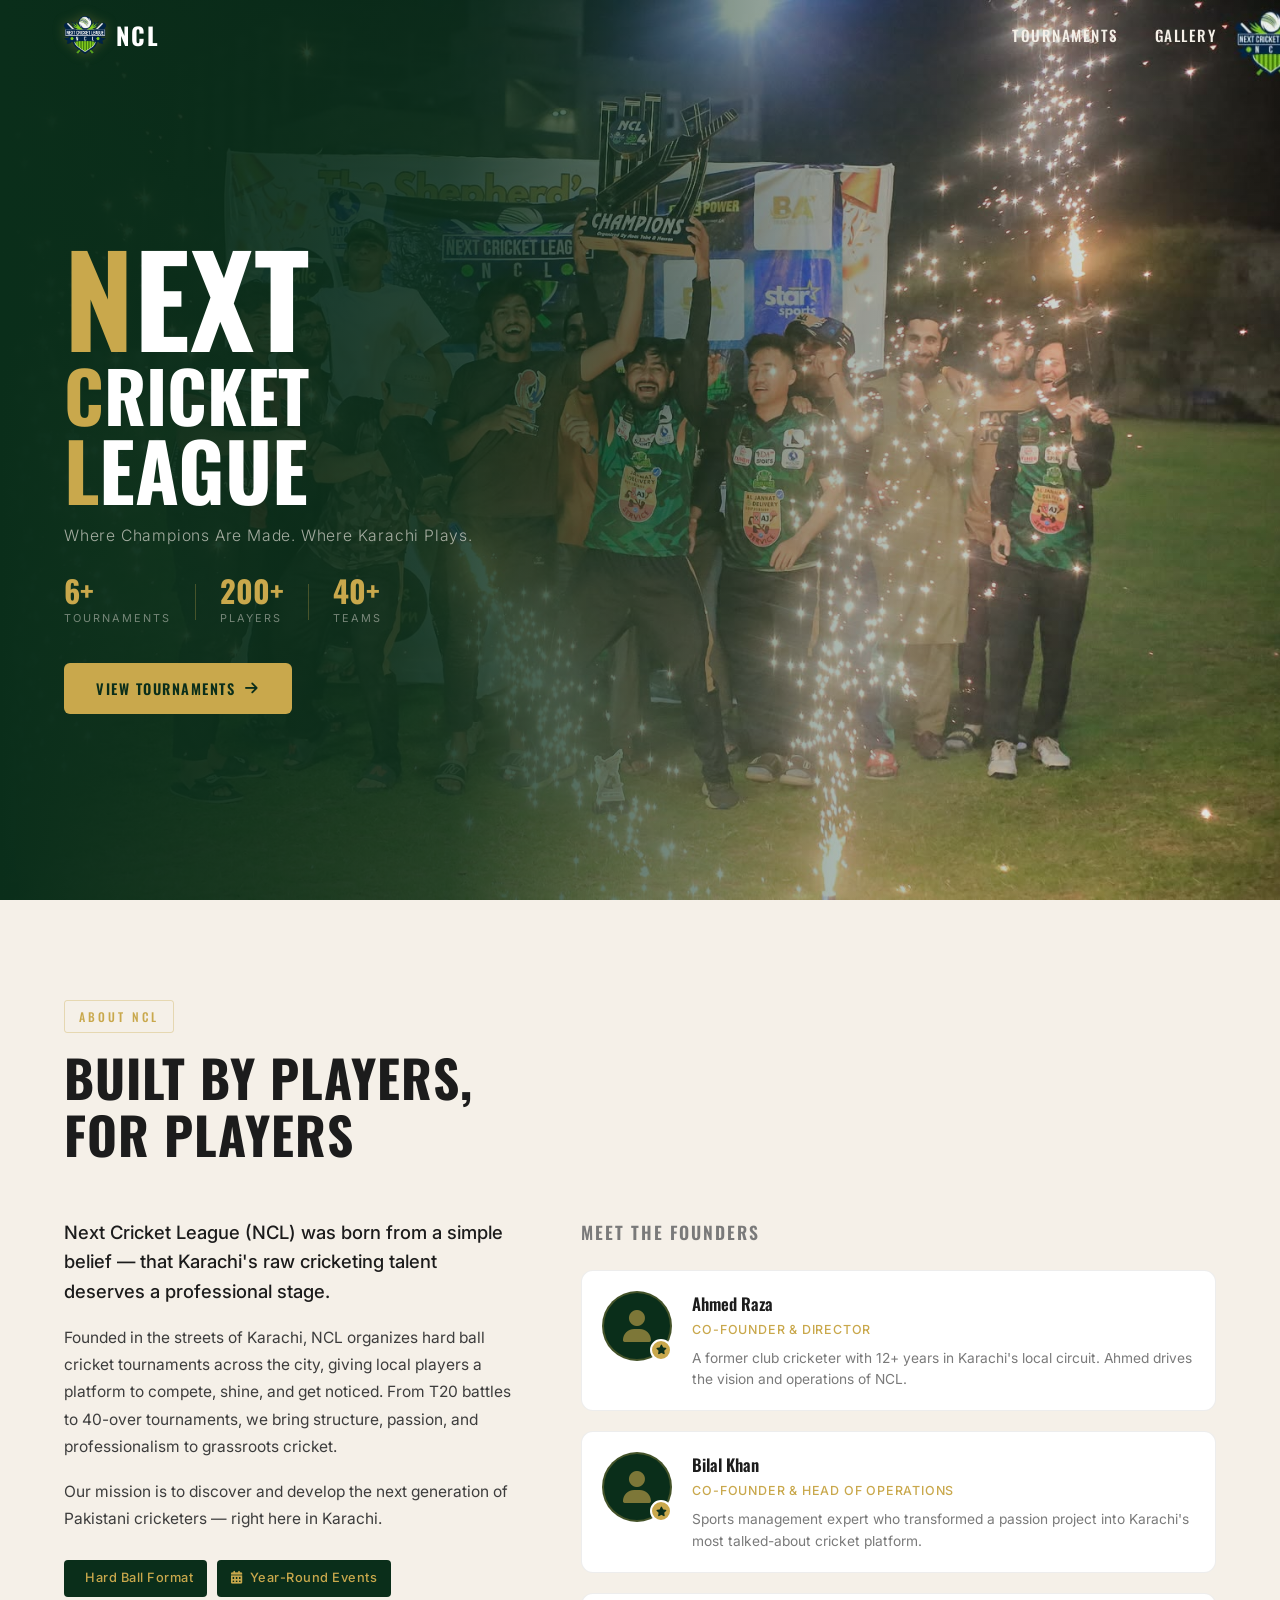
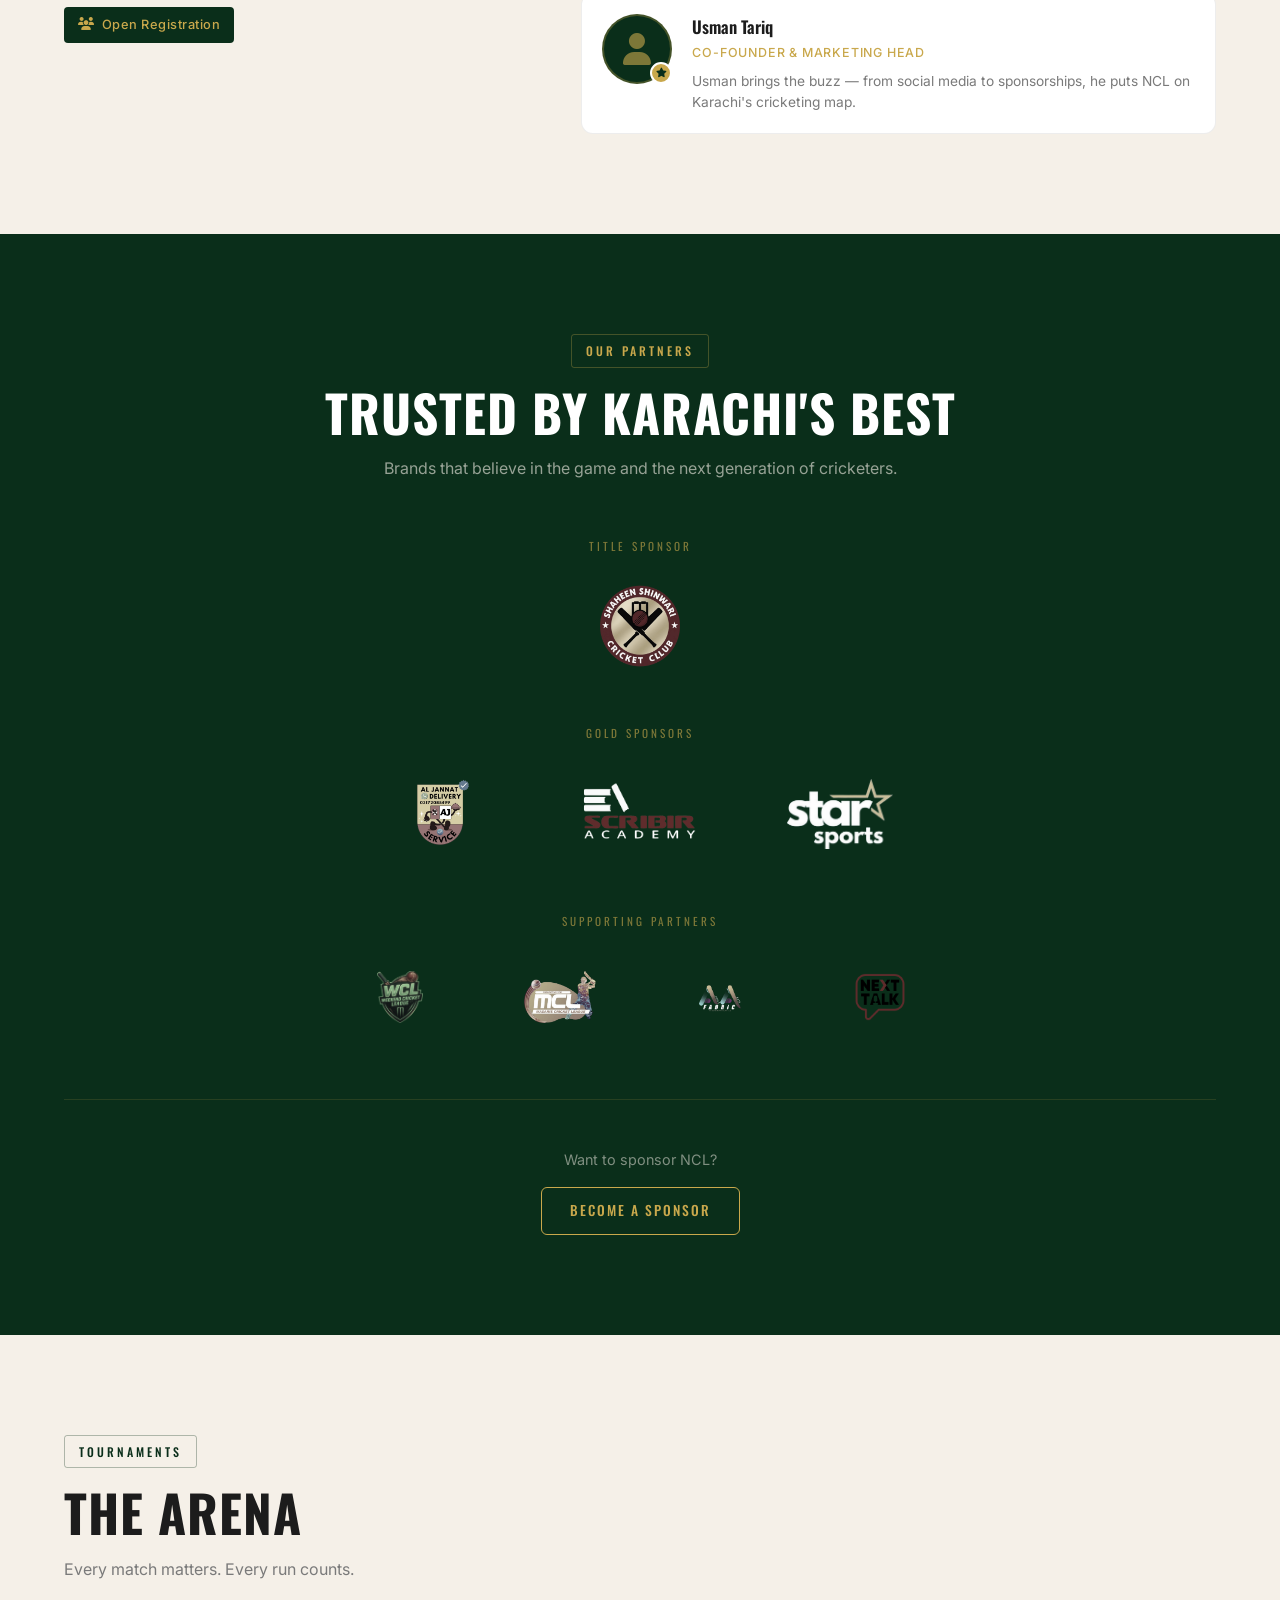
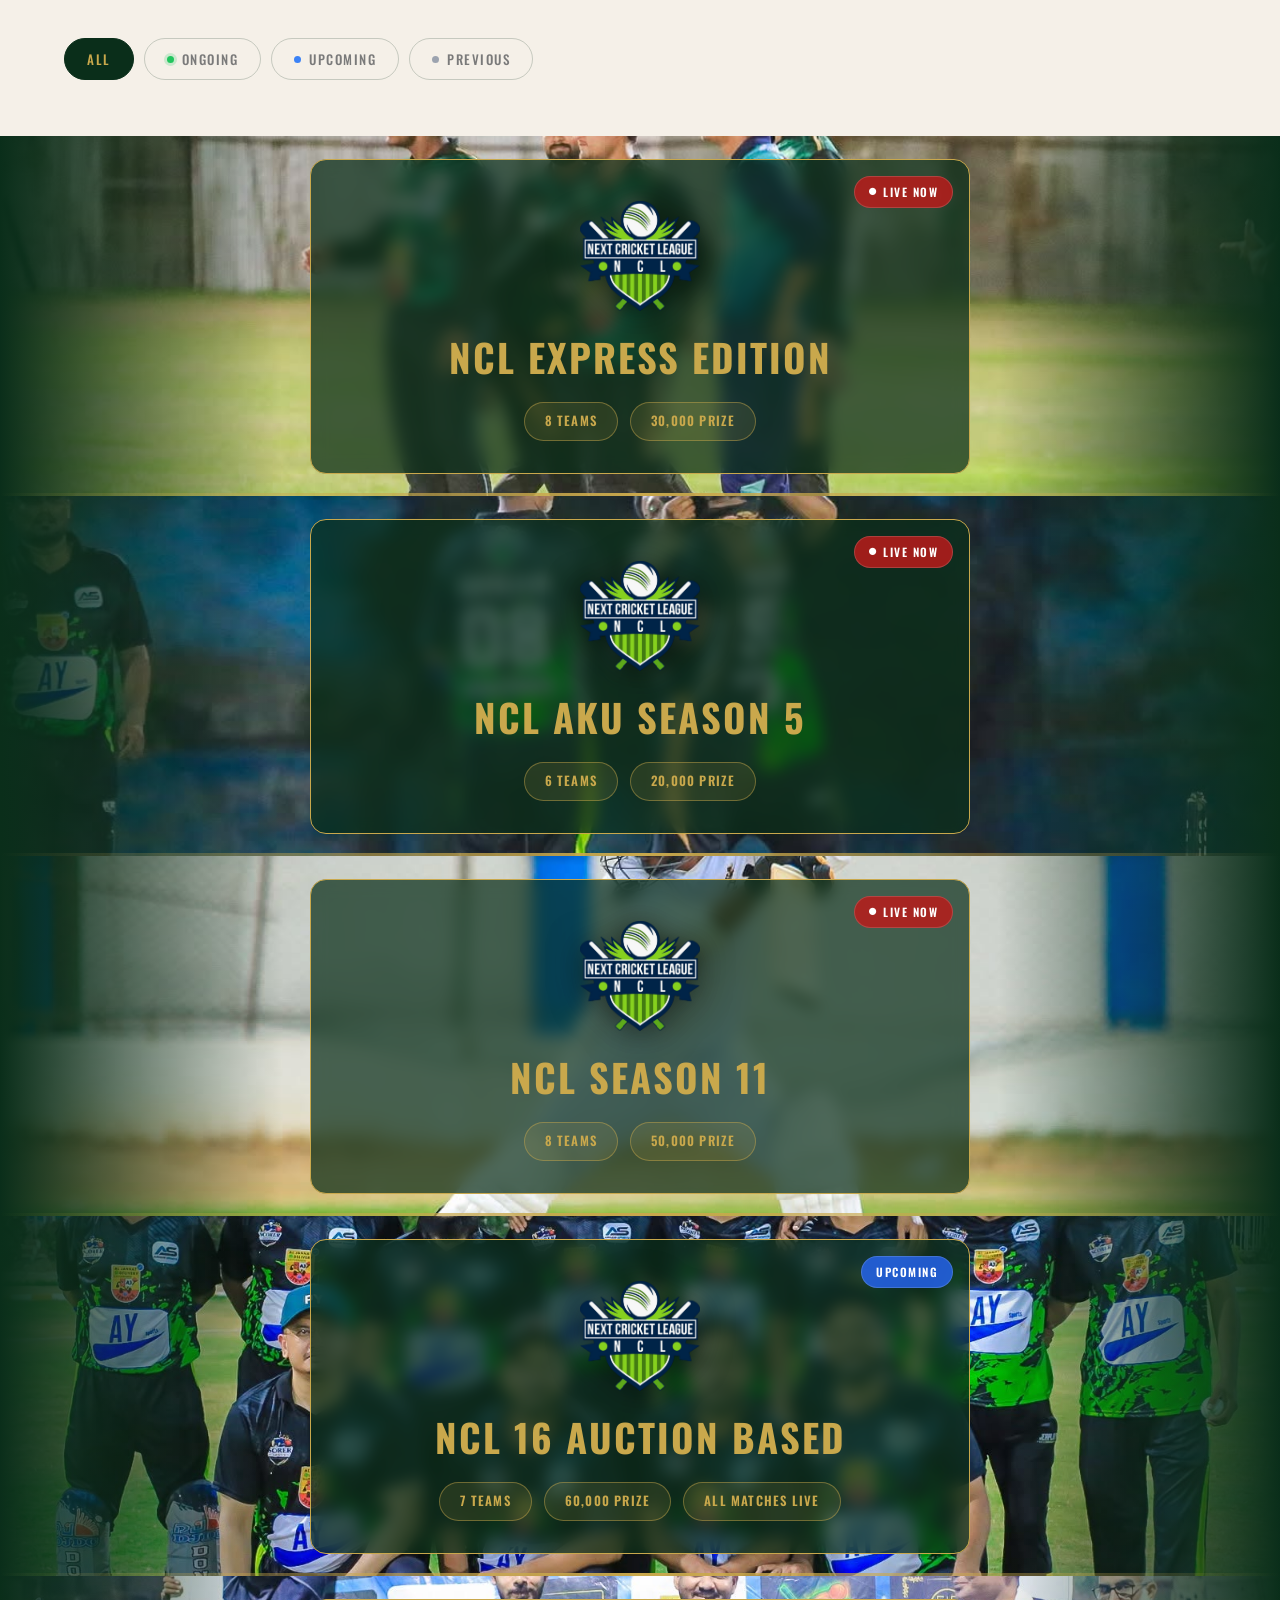
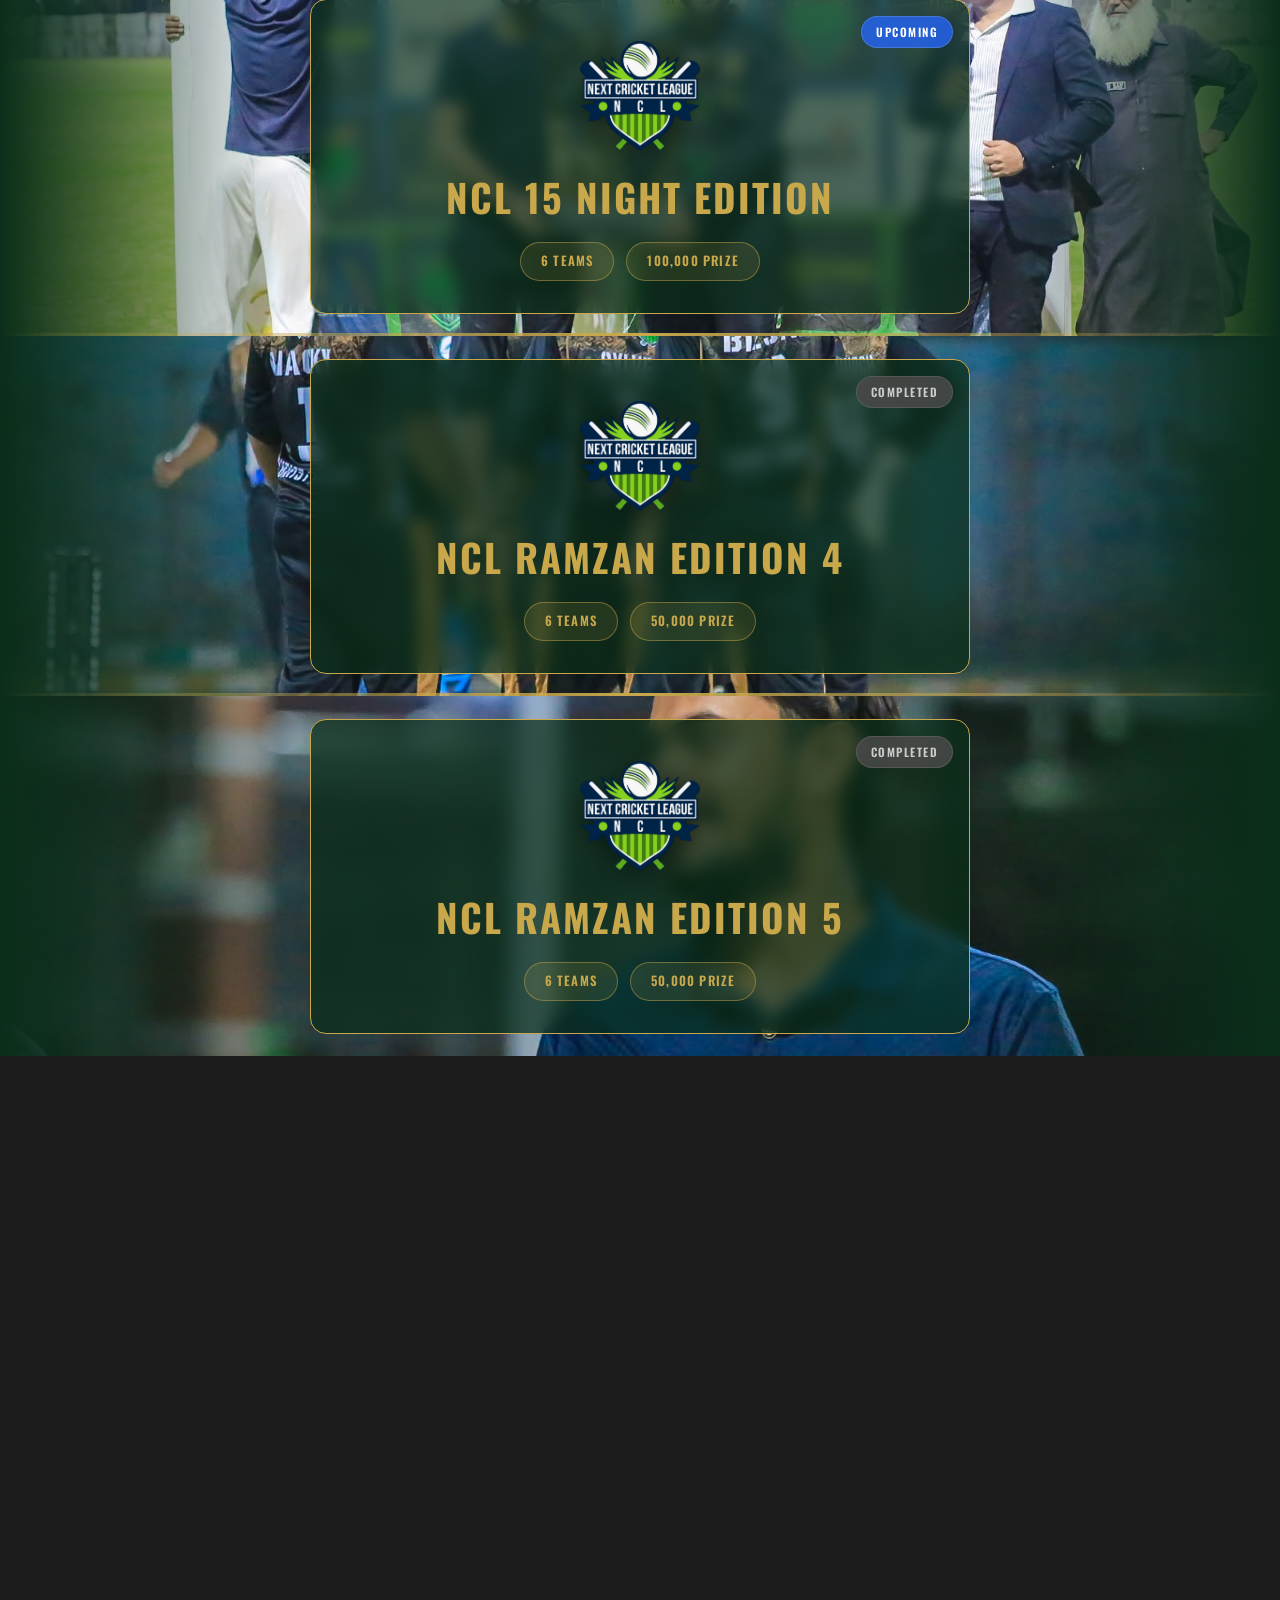
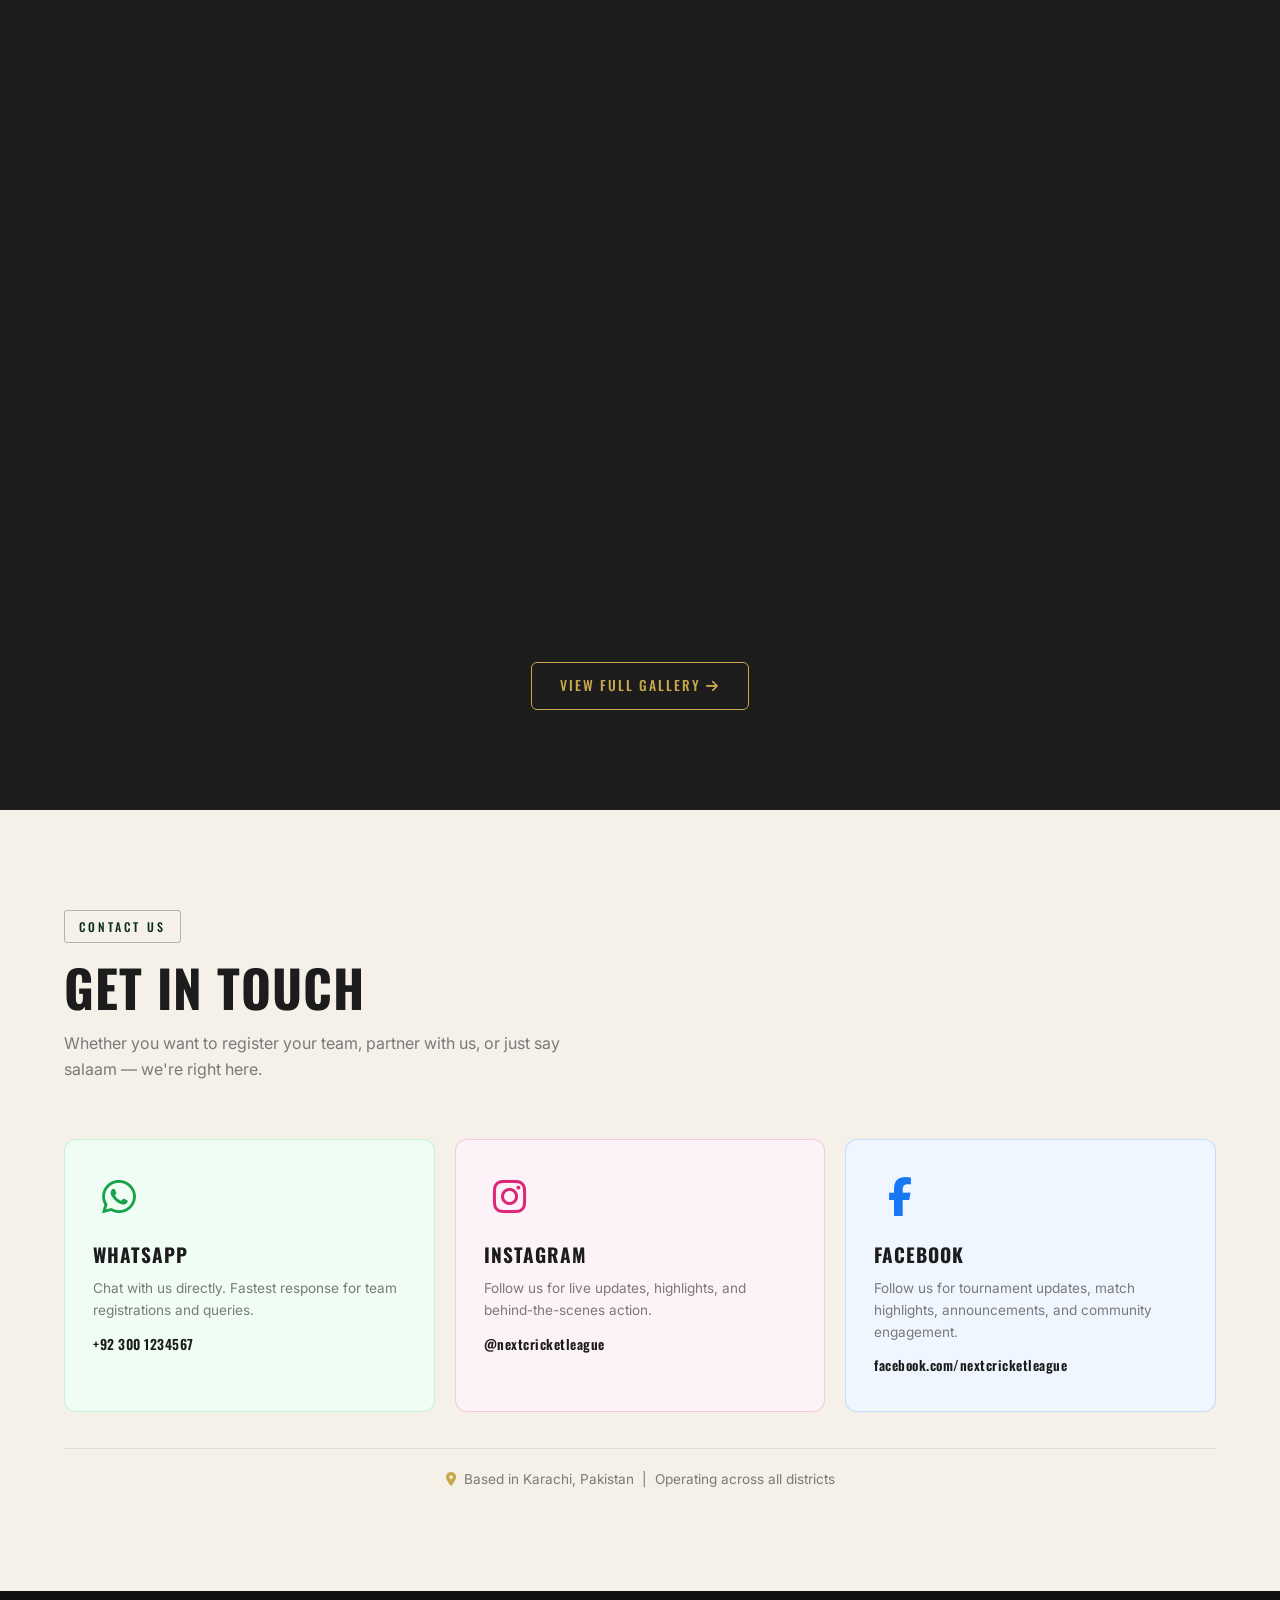
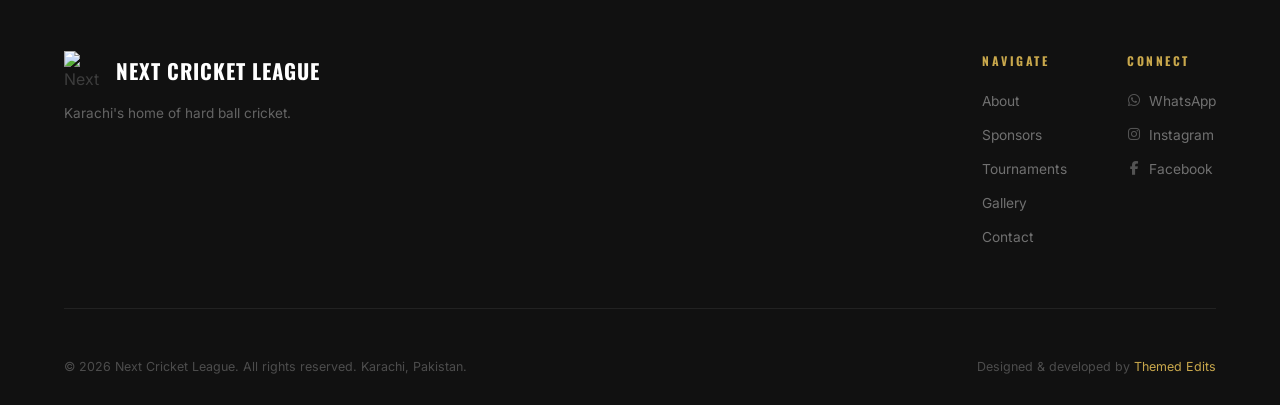
==== index.html @ ac76f73b "ssss" ====
<!DOCTYPE html>
<html lang="en">

<head>
  <meta charset="UTF-8" />
  <meta name="viewport" content="width=device-width, initial-scale=1.0" />
  <title>Next Cricket League – Karachi</title>
  <link rel="stylesheet" href="css/style.css" />
  <link rel="preconnect" href="https://fonts.googleapis.com" />
  <link rel="preconnect" href="https://fonts.gstatic.com" crossorigin />
  <link
    href="https://fonts.googleapis.com/css2?family=Oswald:wght@400;500;600;700&family=Inter:wght@300;400;500;600&display=swap"
    rel="stylesheet" />
  <link rel="stylesheet" href="https://cdnjs.cloudflare.com/ajax/libs/font-awesome/6.5.1/css/all.min.css" />
</head>

<body>

  <!-- ══════════════ NAVBAR ══════════════ -->
  <nav class="navbar" id="navbar">
    <div class="nav-container">
      <a href="index.html" class="nav-logo">
        <img src="/NCl logo.png" alt="Next Cricket League" class="nav-logo-img" />
        <span class="logo-text">NCL</span>
      </a>
      <div class="nav-links">
        <a href="pages/tournaments.html" class="nav-link">Tournaments</a>
        <a href="pages/gallery.html" class="nav-link">Gallery</a>
      </div>
      <button class="hamburger" id="hamburger" aria-label="Menu">
        <span></span><span></span><span></span>
      </button>
    </div>
    <div class="mobile-menu" id="mobileMenu">
      <a href="pages/tournaments.html">Tournaments</a>
      <a href="pages/gallery.html">Gallery</a>
    </div>
  </nav>

  <!-- ══════════════ HERO ══════════════ -->
  <section class="hero" id="home">

    <!-- Slideshow background -->
    <div class="hero-slides">
      <div class="hero-slide active" style="background-image: url('img/image\ copy\ 9.png')"></div>
      <div class="hero-slide" style="background-image: url('/img/image\ copy\ 3.png')"></div>
      <div class="hero-slide" style="background-image: url('img/image\ copy\ 6.png')"></div>
      <div class="hero-slide" style="background-image: url('img/image\ copy\ 8.png')"></div>
    </div>

    <!-- Left-side gradient overlay so text stays readable -->
    <div class="hero-gradient"></div>

    <div class="hero-content">
      <h1 class="hero-title">
        <span class="title-line title-line--1">
          <span class="highlight-letter">N</span>EXT
        </span>

        <span class="title-line title-line--2">
          <span class="highlight-letter">C</span>RICKET
        </span>

        <span class="title-line title-line--3">
          <span class="highlight-letter">L</span>EAGUE
        </span>
      </h1>
      <p class="hero-tagline">Where Champions Are Made. Where Karachi Plays.</p>
      <div class="hero-stats">
        <div class="stat">
          <span class="stat-num">6+</span>
          <span class="stat-label">Tournaments</span>
        </div>
        <div class="stat-divider"></div>
        <div class="stat">
          <span class="stat-num">200+</span>
          <span class="stat-label">Players</span>
        </div>
        <div class="stat-divider"></div>
        <div class="stat">
          <span class="stat-num">40+</span>
          <span class="stat-label">Teams</span>
        </div>
      </div>
      <a href="#tournaments" class="hero-cta">
        View Tournaments <i class="fa-solid fa-arrow-right"></i>
      </a>
    </div>

  </section>

  <!-- ══════════════ ABOUT ══════════════ -->
  <section class="about" id="about">
    <div class="container">
      <div class="section-header">
        <span class="section-tag">About NCL</span>
        <h2 class="section-title">Built by Players, <br />For Players</h2>
      </div>
      <div class="about-grid">
        <div class="about-text">
          <p class="about-lead">Next Cricket League (NCL) was born from a simple belief — that Karachi's raw cricketing
            talent deserves a professional stage.</p>
          <p>Founded in the streets of Karachi, NCL organizes hard ball cricket tournaments across the city, giving
            local players a platform to compete, shine, and get noticed. From T20 battles to 40-over tournaments, we
            bring structure, passion, and professionalism to grassroots cricket.</p>
          <p>Our mission is to discover and develop the next generation of Pakistani cricketers — right here in Karachi.
          </p>
          <div class="about-badges">
            <div class="badge"><i class="fa-solid fa-cricket-bat-ball"></i> Hard Ball Format</div>
            <div class="badge"><i class="fa-solid fa-calendar-days"></i> Year-Round Events</div>
            <div class="badge"><i class="fa-solid fa-users"></i> Open Registration</div>
          </div>
        </div>
        <div class="founders-block">
          <h3 class="founders-title">Meet the Founders</h3>
          <div class="founders-grid">
            <div class="founder-card">
              <div class="founder-avatar">
                <div class="avatar-placeholder">
                  <i class="fa-solid fa-user"></i>
                </div>
                <div class="founder-badge-icon">
                  <i class="fa-solid fa-star"></i>
                </div>
              </div>
              <div class="founder-info">
                <h4 class="founder-name">Ahmed Raza</h4>
                <p class="founder-role">Co-Founder & Director</p>
                <p class="founder-bio">A former club cricketer with 12+ years in Karachi's local circuit. Ahmed drives
                  the vision and operations of NCL.</p>
              </div>
            </div>
            <div class="founder-card">
              <div class="founder-avatar">
                <div class="avatar-placeholder">
                  <i class="fa-solid fa-user"></i>
                </div>
                <div class="founder-badge-icon">
                  <i class="fa-solid fa-star"></i>
                </div>
              </div>
              <div class="founder-info">
                <h4 class="founder-name">Bilal Khan</h4>
                <p class="founder-role">Co-Founder & Head of Operations</p>
                <p class="founder-bio">Sports management expert who transformed a passion project into Karachi's most
                  talked-about cricket platform.</p>
              </div>
            </div>
            <div class="founder-card">
              <div class="founder-avatar">
                <div class="avatar-placeholder">
                  <i class="fa-solid fa-user"></i>
                </div>
                <div class="founder-badge-icon">
                  <i class="fa-solid fa-star"></i>
                </div>
              </div>
              <div class="founder-info">
                <h4 class="founder-name">Usman Tariq</h4>
                <p class="founder-role">Co-Founder & Marketing Head</p>
                <p class="founder-bio">Usman brings the buzz — from social media to sponsorships, he puts NCL on
                  Karachi's cricketing map.</p>
              </div>
            </div>
          </div>
        </div>
      </div>
    </div>
  </section>

  <!-- ══════════════ SPONSORS ══════════════ -->
  <!-- ══════════════ SPONSORS ══════════════ -->
  <section class="sponsors" id="sponsors">
    <div class="container">
      <div class="section-header section-header--center">
        <span class="section-tag">Our Partners</span>
        <h2 class="section-title">Trusted by Karachi's Best</h2>
        <p class="section-subtitle">Brands that believe in the game and the next generation of cricketers.</p>
      </div>

      <div class="sponsors-tier">
        <span class="tier-label">Title Sponsor</span>
        <div class="sponsors-row sponsors-row--title">
          <div class="sponsor-card sponsor-card--title">
            <img src="img/shaheen-shinwari.png" alt="SportsZone PK" class="sponsor-img" />
          </div>
        </div>
      </div>

      <div class="sponsors-tier">
        <span class="tier-label">Gold Sponsors</span>
        <div class="sponsors-row sponsors-row--gold">
          <div class="sponsor-card">
            <img src="img/al-jannat.png" alt="KHI Sports" class="sponsor-img" />
          </div>
          <div class="sponsor-card">
            <img src="img/escribir.png" alt="ProKit Gear" class="sponsor-img" />
          </div>
          <div class="sponsor-card">
            <img src="/img/SS.png" alt="FastTrack Media" class="sponsor-img" />
          </div>
        </div>
      </div>

      <div class="sponsors-tier">
        <span class="tier-label">Supporting Partners</span>
        <div class="sponsors-row sponsors-row--support">
          <div class="sponsor-card sponsor-card--sm">
            <img src="img/WCl.png" alt="Gulshan Sports Club" class="sponsor-img" />
          </div>
          <div class="sponsor-card sponsor-card--sm">
            <img src="img/MCl.png" alt="MatchDay PK" class="sponsor-img" />
          </div>
          <div class="sponsor-card sponsor-card--sm">
            <img src="img/anas asif fabrics.png" alt="Karachi Live" class="sponsor-img" />
          </div>
          <div class="sponsor-card sponsor-card--sm">
            <img src="img/Next Talk Black-8.png" alt="Clifton Cricket Hub" class="sponsor-img" />
          </div>
        </div>
      </div>

      <div class="sponsors-cta">
        <p>Want to sponsor NCL?</p>
        <a href="#contact" class="btn-outline">Become a Sponsor</a>
      </div>
    </div>
  </section>

<section class="tournaments" id="tournaments">
  <div class="container">
    <div class="section-header section-header--light">
      <span class="section-tag section-tag--dark">Tournaments</span>
      <h2 class="section-title">The Arena</h2>
      <p class="section-subtitle">Every match matters. Every run counts.</p>
    </div>

    <div class="tournament-filters">
      <button class="filter-btn filter-btn--active" data-filter="all">All</button>
      <button class="filter-btn" data-filter="ongoing">
        <span class="status-dot status-dot--ongoing"></span>Ongoing
      </button>
      <button class="filter-btn" data-filter="upcoming">
        <span class="status-dot status-dot--upcoming"></span>Upcoming
      </button>
      <button class="filter-btn" data-filter="previous">
        <span class="status-dot status-dot--previous"></span>Previous
      </button>
    </div>
  </div>

  <div class="tournaments-stack" id="tournamentsGrid">

    <!-- ── LIVE 1 ── -->
    <div class="t-card" data-status="ongoing">
      <div class="t-bg-slides">
        <div class="t-bg-slide" style="background-image: url('img/image copy 3.png')"></div>
        <div class="t-bg-slide active" style="background-image: url('img/image copy 7.png')"></div>
        <div class="t-bg-slide" style="background-image: url('img/image copy.png')"></div>
        <div class="t-bg-slide" style="background-image: url('img/image copy 5.png')"></div>
      </div>
      <div class="t-bg-fade"></div>
      <div class="t-panel">
        <span class="t-status t-status--ongoing"><i class="fa-solid fa-circle fa-2xs"></i> Live Now</span>
        <div class="t-panel-logo">
          <img src="/NCl logo.png" alt="">
        </div>
        <h3 class="t-name">NCL EXPRESS EDITION</h3>
        <div class="t-tags">
          <span class="t-tag">8 Teams</span>
          <span class="t-tag">30,000 Prize</span>
        </div>
      </div>
    </div>

    <!-- ── LIVE 2 ── -->
    <div class="t-card" data-status="ongoing">
      <div class="t-bg-slides">
        <div class="t-bg-slide active" style="background-image: url('img/image copy 2.png')"></div>
        <div class="t-bg-slide" style="background-image: url('img/image copy 8.png')"></div>
        <div class="t-bg-slide" style="background-image: url('img/image copy 4.png')"></div>
        <div class="t-bg-slide" style="background-image: url('img/image copy 6.png')"></div>
      </div>
      <div class="t-bg-fade"></div>
      <div class="t-panel">
        <span class="t-status t-status--ongoing"><i class="fa-solid fa-circle fa-2xs"></i> Live Now</span>
        <div class="t-panel-logo">
          <img src="/NCl logo.png" alt="">
        </div>
        <h3 class="t-name">NCL AKU SEASON 5</h3>
        <div class="t-tags">
          <span class="t-tag">6 Teams</span>
          <span class="t-tag">20,000 Prize</span>
        </div>
      </div>
    </div>

    <!-- ── LIVE 3 ── -->
    <div class="t-card" data-status="ongoing">
      <div class="t-bg-slides">
        <div class="t-bg-slide" style="background-image: url('img/image copy 9.png')"></div>
        <div class="t-bg-slide active" style="background-image: url('img/image copy.png')"></div>
        <div class="t-bg-slide" style="background-image: url('img/image copy 3.png')"></div>
        <div class="t-bg-slide" style="background-image: url('img/image copy 6.png')"></div>
      </div>
      <div class="t-bg-fade"></div>
      <div class="t-panel">
        <span class="t-status t-status--ongoing"><i class="fa-solid fa-circle fa-2xs"></i> Live Now</span>
        <div class="t-panel-logo">
          <img src="/NCl logo.png" alt="">
        </div>
        <h3 class="t-name">NCL SEASON 11</h3>
        <div class="t-tags">
          <span class="t-tag">8 Teams</span>
          <span class="t-tag">50,000 Prize</span>
        </div>
      </div>
    </div>

    <!-- ── UPCOMING 1 ── -->
    <div class="t-card" data-status="upcoming">
      <div class="t-bg-slides">
        <div class="t-bg-slide active" style="background-image: url('img/image copy 5.png')"></div>
        <div class="t-bg-slide" style="background-image: url('img/image copy 2.png')"></div>
        <div class="t-bg-slide" style="background-image: url('img/image copy 7.png')"></div>
        <div class="t-bg-slide" style="background-image: url('img/image copy 4.png')"></div>
      </div>
      <div class="t-bg-fade"></div>
      <div class="t-panel">
        <span class="t-status t-status--upcoming">Upcoming</span>
        <div class="t-panel-logo">
          <img src="/NCl logo.png" alt="">
        </div>
        <h3 class="t-name">NCL 16 AUCTION BASED</h3>
        <div class="t-tags">
          <span class="t-tag">7 Teams</span>
          <span class="t-tag">60,000 Prize</span>
          <span class="t-tag">All Matches Live</span>
        </div>
      </div>
    </div>

    <!-- ── UPCOMING 2 ── -->
    <div class="t-card" data-status="upcoming">
      <div class="t-bg-slides">
        <div class="t-bg-slide" style="background-image: url('img/image copy 6.png')"></div>
        <div class="t-bg-slide active" style="background-image: url('img/image copy 8.png')"></div>
        <div class="t-bg-slide" style="background-image: url('img/image copy 3.png')"></div>
        <div class="t-bg-slide" style="background-image: url('img/image copy 9.png')"></div>
      </div>
      <div class="t-bg-fade"></div>
      <div class="t-panel">
        <span class="t-status t-status--upcoming">Upcoming</span>
        <div class="t-panel-logo">
          <img src="/NCl logo.png" alt="">
        </div>
        <h3 class="t-name">NCL 15 NIGHT EDITION</h3>
        <div class="t-tags">
          <span class="t-tag">6 Teams</span>
          <span class="t-tag">100,000 Prize</span>
        </div>
      </div>
    </div>

    <!-- ── COMPLETED 1 ── -->
    <div class="t-card" data-status="previous">
      <div class="t-bg-slides">
        <div class="t-bg-slide active" style="background-image: url('img/image copy 4.png')"></div>
        <div class="t-bg-slide" style="background-image: url('img/image copy 2.png')"></div>
        <div class="t-bg-slide" style="background-image: url('img/image copy 7.png')"></div>
        <div class="t-bg-slide" style="background-image: url('img/image copy.png')"></div>
      </div>
      <div class="t-bg-fade"></div>
      <div class="t-panel">
        <span class="t-status t-status--previous">Completed</span>
        <div class="t-panel-logo">
          <img src="/NCl logo.png" alt="">
        </div>
        <h3 class="t-name">NCL RAMZAN EDITION 4</h3>
        <div class="t-tags">
          <span class="t-tag">6 Teams</span>
          <span class="t-tag">50,000 Prize</span>
        </div>
      </div>
    </div>

    <!-- ── COMPLETED 2 ── -->
    <div class="t-card" data-status="previous">
      <div class="t-bg-slides">
        <div class="t-bg-slide" style="background-image: url('img/image copy 9.png')"></div>
        <div class="t-bg-slide active" style="background-image: url('img/image copy 3.png')"></div>
        <div class="t-bg-slide" style="background-image: url('img/image copy 6.png')"></div>
        <div class="t-bg-slide" style="background-image: url('img/image copy 8.png')"></div>
      </div>
      <div class="t-bg-fade"></div>
      <div class="t-panel">
        <span class="t-status t-status--previous">Completed</span>
        <div class="t-panel-logo">
          <img src="/NCl logo.png" alt="">
        </div>
        <h3 class="t-name">NCL RAMZAN EDITION 5</h3>
        <div class="t-tags">
          <span class="t-tag">6 Teams</span>
          <span class="t-tag">50,000 Prize</span>
        </div>
      </div>
    </div>

  </div>
</section>

  <!-- ══════════════ GALLERY ══════════════ -->
  <section class="gallery" id="gallery">
    <div class="container">
      <div class="section-header section-header--center">
        <span class="section-tag">Gallery</span>
        <h2 class="section-title">Moments That Matter</h2>
        <p class="section-subtitle">A glimpse into the passion, pressure, and glory of NCL cricket.</p>
      </div>
      <div class="gallery-grid">

        <div class="gallery-item gallery-item--wide">
          <div class="gallery-placeholder">
            <img src="/img/image.png" alt="NCL Summer Smash Final" class="gallery-img" />
            <div class="gp-overlay">
              <i class="fa-solid fa-image"></i>
              <span>NCL Summer Smash Final</span>
            </div>
          </div>
        </div>

        <div class="gallery-item">
          <div class="gallery-placeholder">
            <img src="/img/image copy.png" alt="Opening Ceremony 2024" class="gallery-img" />
            <div class="gp-overlay">
              <i class="fa-solid fa-image"></i>
              <span>Opening Ceremony 2024</span>
            </div>
          </div>
        </div>

        <div class="gallery-item">
          <div class="gallery-placeholder">
            <img src="/img/image copy 9.png" alt="Trophy Ceremony" class="gallery-img" />
            <div class="gp-overlay">
              <i class="fa-solid fa-image"></i>
              <span>Trophy Ceremony</span>
            </div>
          </div>
        </div>

        <div class="gallery-item">
          <div class="gallery-placeholder">
            <img src="img/image copy 8.png" alt="Match Day Action" class="gallery-img" />
            <div class="gp-overlay">
              <i class="fa-solid fa-image"></i>
              <span>Match Day Action</span>
            </div>
          </div>
        </div>

        <div class="gallery-item gallery-item--tall">
          <div class="gallery-placeholder">
            <img src="img/image copy 7.png" alt="Player Spotlight" class="gallery-img" />
            <div class="gp-overlay">
              <i class="fa-solid fa-image"></i>
              <span>Player Spotlight</span>
            </div>
          </div>
        </div>

        <div class="gallery-item">
          <div class="gallery-placeholder">
            <img src="img/image copy 6.png" alt="Crowd Energy" class="gallery-img" />
            <div class="gp-overlay">
              <i class="fa-solid fa-image"></i>
              <span>Crowd Energy</span>
            </div>
          </div>
        </div>

        <div class="gallery-item gallery-item--wide">
          <div class="gallery-placeholder">
            <img src="img/image copy 5.png" alt="Team Huddle – Hawks XI" class="gallery-img" />
            <div class="gp-overlay">
              <i class="fa-solid fa-image"></i>
              <span>Team Huddle – Hawks XI</span>
            </div>
          </div>
        </div>

        <div class="gallery-item">
          <div class="gallery-placeholder">
            <img src="img/image copy 4.png" alt="Best Catches" class="gallery-img" />
            <div class="gp-overlay">
              <i class="fa-solid fa-image"></i>
              <span>Best Catches</span>
            </div>
          </div>
        </div>

      </div>
      <div class="gallery-cta-wrap">
        <a href="pages/gallery.html" class="btn-outline ">View Full Gallery <i class="fa-solid fa-arrow-right"></i></a>
      </div>
    </div>
  </section>

  <!-- ══════════════ CONTACT ══════════════ -->
  <section class="contact" id="contact">
    <div class="container">
      <div class="section-header section-header--light">
        <span class="section-tag section-tag--dark">Contact Us</span>
        <h2 class="section-title">Get in Touch</h2>
        <p class="section-subtitle">Whether you want to register your team, partner with us, or just say salaam — we're
          right here.</p>
      </div>
      <div class="contact-grid">
        <a href="https://wa.me/923097521819" target="_blank" rel="noopener noreferrer"
          class="contact-card contact-card--whatsapp">
          <div class="contact-icon">
            <i class="fa-brands fa-whatsapp"></i>
          </div>
          <div class="contact-info">
            <h3>WhatsApp</h3>
            <p>Chat with us directly. Fastest response for team registrations and queries.</p>
            <span class="contact-handle">+92 300 1234567</span>
          </div>
          <div class="contact-arrow"><i class="fa-solid fa-arrow-right"></i></div>
        </a>

        <a href="https://instagram.com/nextcricketleague" target="_blank" rel="noopener noreferrer"
          class="contact-card contact-card--instagram">
          <div class="contact-icon">
            <i class="fa-brands fa-instagram"></i>
          </div>
          <div class="contact-info">
            <h3>Instagram</h3>
            <p>Follow us for live updates, highlights, and behind-the-scenes action.</p>
            <span class="contact-handle">@nextcricketleague</span>
          </div>
          <div class="contact-arrow"><i class="fa-solid fa-arrow-right"></i></div>
        </a>

        <a href="https://www.facebook.com/profile.php?id=61557299612535" target="_blank"
          class="contact-card contact-card--facebook">
          <div class="contact-icon">
            <i class="fa-brands fa-facebook-f"></i>
          </div>

          <div class="contact-info">
            <h3>Facebook</h3>
            <p>Follow us for tournament updates, match highlights, announcements, and community engagement.</p>
            <span class="contact-handle">facebook.com/nextcricketleague</span>
          </div>

          <div class="contact-arrow">
            <i class="fa-solid fa-arrow-right"></i>
          </div>
        </a>
      </div>

      <div class="contact-location">
        <i class="fa-solid fa-location-dot"></i>
        Based in Karachi, Pakistan &nbsp;|&nbsp; Operating across all districts
      </div>
    </div>
  </section>

  <!-- ══════════════ FOOTER ══════════════ -->
  <footer class="footer">
    <div class="container">
      <div class="footer-top">
        <div class="footer-brand">
          <div class="footer-logo">
            <img src="NCL logo.png" alt="Next Cricket League" class="footer-logo-img" />
            <span>Next Cricket League</span>
          </div>
          <p>Karachi's home of hard ball cricket.</p>
        </div>
        <div class="footer-links">
          <div class="footer-col">
            <h4>Navigate</h4>
            <a href="#about">About</a>
            <a href="#sponsors">Sponsors</a>
            <a href="#tournaments">Tournaments</a>
            <a href="#gallery">Gallery</a>
            <a href="#contact">Contact</a>
          </div>
          <div class="footer-col">
            <h4>Connect</h4>
            <a href="https://wa.me/923001234567" target="_blank"><i class="fa-brands fa-whatsapp"></i> WhatsApp</a>
            <a href="https://instagram.com/nextcricketleague" target="_blank"><i class="fa-brands fa-instagram"></i>
              Instagram</a>
            <a href="https://www.facebook.com/profile.php?id=61557299612535" target="_blank">
              <i class="fa-brands fa-facebook-f"></i> Facebook
            </a>
          </div>
        </div>
      </div>
      <div class="footer-bottom">
        <p>© 2026 Next Cricket League. All rights reserved. Karachi, Pakistan.</p>
        <p>Designed & developed by <a href="https://themededits.vercel.app" target="_blank" style="color: var(--gold);">
            Themed Edits</a></p>
      </div>
    </div>
  </footer>

  <script src="js/main.js"></script>
</body>

</html>
---- css/style.css ----
/* ═══════════════════════════════════════
   NEXT CRICKET LEAGUE — DESIGN SYSTEM
   Palette: Field Green + Trophy Gold
═══════════════════════════════════════ */

:root {
  --green-deep: #0a2e1a;
  --green-mid: #0F4A2A;
  --green-light: #16692F;
  --gold: #C9A84C;
  --gold-light: #E8C96A;
  --gold-pale: #F5E9C5;
  --cream: #F5F0E8;
  --charcoal: #1C1C1C;
  --dark: #111111;
  --text-body: #3D3D3D;
  --text-muted: #7A7A7A;
  --white: #FFFFFF;
  --red: #B91C1C;

  --font-display: 'Oswald', sans-serif;
  --font-body: 'Inter', sans-serif;

  --radius-sm: 6px;
  --radius-md: 12px;
  --radius-lg: 20px;
  --shadow-card: 0 4px 24px rgba(0, 0, 0, 0.10);
  --shadow-hover: 0 12px 40px rgba(0, 0, 0, 0.18);

  --transition: all 0.4s cubic-bezier(0.4, 0, 0.2, 1);
}

/* ── RESET ── */
*,
*::before,
*::after {
  box-sizing: border-box;
  margin: 0;
  padding: 0;
}

/* html {
  scroll-behavior: smooth;
} */

body {
  font-family: var(--font-body);
  color: var(--text-body);
  background: var(--white);
  overflow-x: hidden;
  line-height: 1.6;
}

img {
  max-width: 100%;
  display: block;
}

a {
  text-decoration: none;
  color: inherit;
}

/* ── CONTAINER ── */
.container {
  width: 100%;
  max-width: 1200px;
  margin: 0 auto;
  padding: 0 24px;
}

/* ════════════════════════════════════════
   NAVBAR
════════════════════════════════════════ */
.navbar {
  position: fixed;
  top: 0;
  left: 0;
  right: 0;
  z-index: 1000;
  padding: 0;
  background: transparent;
  transform: translateY(0);
  transition: transform 0.4s cubic-bezier(0.4, 0, 0.2, 1),
    background 0.4s ease,
    backdrop-filter 0.4s ease,
    box-shadow 0.4s ease;
}

/* Solid bg — applied once user has scrolled past hero */
.navbar.scrolled {
  background: rgba(10, 46, 26, 0.97);
  backdrop-filter: blur(12px);
  box-shadow: 0 2px 20px rgba(0, 0, 0, 0.3);
}

/* Hidden — slides fully up out of view */
.navbar.hidden {
  transform: translateY(-100%);
}

.nav-container {
  max-width: 1200px;
  margin: 0 auto;
  padding: 0 24px;
  height: 70px;
  display: flex;
  align-items: center;
  justify-content: space-between;
}

.nav-logo {
  display: flex;
  align-items: center;
  gap: 10px;
}

.nav-logo-img {
  width: 42px;
  height: 42px;
  object-fit: contain;
  filter: drop-shadow(0 0 6px rgba(201, 168, 76, 0.3));
}

.logo-text {
  font-family: var(--font-display);
  font-size: 1.5rem;
  font-weight: 700;
  color: var(--white);
  letter-spacing: 2px;
}

.nav-links {
  display: flex;
  gap: 36px;
}

.nav-link {
  font-family: var(--font-display);
  font-size: 0.95rem;
  font-weight: 500;
  letter-spacing: 1.5px;
  text-transform: uppercase;
  color: var(--cream);
  position: relative;
  transition: color 0.3s ease;
}


.nav-link::after {
  content: '';
  position: absolute;
  bottom: -4px;
  left: 0;
  width: 0;
  height: 2px;
  background: var(--gold);
  transition: width 0.3s ease;
}

.nav-link:hover {
  color: var(--gold);
}

.nav-link:hover::after {
  width: 100%;
}

/* ── Hamburger ── */
.hamburger {
  display: none;
  flex-direction: column;
  justify-content: center;
  gap: 5px;
  background: none;
  border: none;
  cursor: pointer;
  padding: 4px;
  width: 32px;
  height: 32px;
}

.hamburger span {
  display: block;
  width: 24px;
  height: 2px;
  background: var(--cream);
  border-radius: 2px;
  transition: transform 0.35s cubic-bezier(0.4, 0, 0.2, 1),
    opacity 0.25s ease,
    background 0.25s ease;
  transform-origin: center;
}

/* Cross state */
.hamburger.active span:nth-child(1) {
  transform: translateY(7px) rotate(45deg);
}

.hamburger.active span:nth-child(2) {
  opacity: 0;
  transform: scaleX(0);
}

.hamburger.active span:nth-child(3) {
  transform: translateY(-7px) rotate(-45deg);
}

/* ── Mobile menu ── */
.mobile-menu {
  display: flex;
  flex-direction: column;
  background: rgba(10, 46, 26, 0.98);
  padding: 0 24px;
  /* border-top: 1px solid rgba(201, 168, 76, 0.15); */
  /* hidden state */
  max-height: 0;
  overflow: hidden;
  transition: max-height 0.4s cubic-bezier(0.4, 0, 0.2, 1),
    padding 0.4s cubic-bezier(0.4, 0, 0.2, 1);
}

.mobile-menu.open {
  max-height: 200px;
  padding: 12px 24px 20px;
}

.mobile-menu a {
  font-family: var(--font-display);
  font-size: 1rem;
  letter-spacing: 1.5px;
  text-transform: uppercase;
  color: var(--cream);
  padding: 12px 0;
  border-bottom: 1px solid rgba(255, 255, 255, 0.06);
  transition: color 0.25s ease;
  opacity: 0;
  transform: translateY(-8px);
  transition: color 0.25s ease,
    opacity 0.3s ease,
    transform 0.3s ease;
}

.mobile-menu.open a {
  opacity: 1;
  transform: translateY(0);
}

/* stagger each link */
.mobile-menu.open a:nth-child(1) {
  transition-delay: 0.08s;
}

.mobile-menu.open a:nth-child(2) {
  transition-delay: 0.16s;
}

.mobile-menu.open a:nth-child(3) {
  transition-delay: 0.24s;
}

.mobile-menu a:hover {
  color: var(--gold);
}

/* ── Responsive ── */
@media (max-width: 680px) {
  .nav-links {
    display: none;
  }

  .hamburger {
    display: flex;
  }
}

/* ════════════════════════════════════════
   HERO
════════════════════════════════════════ */
.hero {
  position: relative;
  height: 100vh;
  min-height: 560px;
  display: flex;
  align-items: center;
  justify-content: flex-end;
  overflow: hidden;
}

/* ── Slideshow ── */
.hero-slides {
  position: absolute;
  inset: 0;
  z-index: 0;
}

.hero-slide {
  position: absolute;
  inset: 0;
  background-size: cover;
  background-position: center;
  opacity: 0;
  /* start slightly zoomed in, zoom out as it fades */
  transform: scale(1.12);
  transition: opacity 1.4s ease, transform 6.4s ease;
}

.hero-slide.active {
  opacity: 1;
  transform: scale(1);
}

/* ── Side gradient — strong on left where content lives, fades right ── */
.hero-gradient {
  position: absolute;
  inset: 0;
  z-index: 1;
  background: linear-gradient(to right,
      rgba(10, 46, 26, 1) 0%,
      rgba(10, 46, 26, 0.86) 35%,
      rgba(10, 46, 26, 0.35) 65%,
      rgba(10, 46, 26, 0.05) 100%);
}

/* ── Content pinned to the left, fully inside 100vh ── */
.hero-content {
  position: relative;
  z-index: 2;
  text-align: left;
  padding: 0 64px;
  width: 100%;
  margin-top: 3rem;
  display: flex;
  flex-direction: column;
  justify-content: center;
}


.hero-title {
  display: flex;
  flex-direction: column;
  gap: 0;
  margin-bottom: 14px;
  line-height: 1;
}

.title-line {
  font-family: var(--font-display);
  font-weight: 700;
  text-transform: uppercase;
  line-height: 1;
  color: var(--white);
  display: block;
  opacity: 0;
}

.highlight-letter {
  color: var(--gold);
}

.title-line--1 {
  font-size: clamp(2.8rem, 19vw, 7.8rem);
  animation: fadeUp 0.7s 0.5s forwards;
}

.title-line--2 {
  font-size: clamp(2.1rem, 5.5vw, 5rem);
  animation: fadeUp 0.7s 0.65s forwards;
}

.title-line--3 {
  font-size: clamp(2.4rem, 6.5vw, 5rem);
  animation: fadeUp 0.7s 0.8s forwards;
}

.hero-tagline {
  font-family: var(--font-body);
  font-size: clamp(0.82rem, 1.5vw, 0.98rem);
  font-weight: 300;
  color: rgba(245, 240, 232, 0.65);
  letter-spacing: 0.8px;
  margin-bottom: 28px;
  opacity: 0;
  animation: fadeUp 0.7s 1s forwards;
}

.hero-stats {
  display: flex;
  align-items: center;
  gap: 24px;
  margin-bottom: 36px;
  opacity: 0;
  animation: fadeUp 0.7s 1.1s forwards;
}

.stat {
  text-align: left;
}

.stat-num {
  display: block;
  font-family: var(--font-display);
  font-size: 1.9rem;
  font-weight: 700;
  color: var(--gold);
  line-height: 1;
}

.stat-label {
  display: block;
  font-size: 0.68rem;
  letter-spacing: 2px;
  text-transform: uppercase;
  color: rgba(245, 240, 232, 0.45);
  margin-top: 3px;
}

.stat-divider {
  width: 1px;
  height: 36px;
  background: rgba(201, 168, 76, 0.3);
  flex-shrink: 0;
}

.hero-cta {
  display: inline-flex;
  align-items: center;
  gap: 10px;
  background: var(--gold);
  color: var(--green-deep);
  font-family: var(--font-display);
  font-size: 0.9rem;
  font-weight: 600;
  letter-spacing: 1.5px;
  text-transform: uppercase;
  padding: 14px 32px;
  border-radius: var(--radius-sm);
  transition: background 0.3s ease, transform 0.3s ease, box-shadow 0.3s ease;
  opacity: 0;
  animation: fadeUp 0.7s 1.2s forwards;
  align-self: flex-start;
}

.hero-cta:hover {
  background: var(--gold-light);
  transform: translateY(-2px);
  box-shadow: 0 8px 24px rgba(201, 168, 76, 0.4);
}

/* ── Scroll hint ── */
.hero-scroll-hint {
  position: absolute;
  bottom: 28px;
  left: 64px;
  display: flex;
  flex-direction: column;
  align-items: flex-start;
  gap: 8px;
  color: rgba(245, 240, 232, 0.35);
  font-size: 0.65rem;
  letter-spacing: 3px;
  text-transform: uppercase;
  z-index: 2;
  opacity: 0;
  animation: fadeUp 0.7s 1.5s forwards;
}

.scroll-line {
  width: 1px;
  height: 36px;
  background: linear-gradient(to bottom, rgba(201, 168, 76, 0.5), transparent);
  animation: scrollPulse 2s ease-in-out infinite;
}

@keyframes scrollPulse {

  0%,
  100% {
    transform: scaleY(1);
    opacity: 0.5;
  }

  50% {
    transform: scaleY(0.6);
    opacity: 1;
  }
}

/* ── Responsive ── */
@media (max-width: 680px) {
  .hero-content {
    padding: 0 24px;
    max-width: 100%;
  }

  .hero-gradient {
    background: linear-gradient(to right,
        rgba(10, 46, 26, 0.96) 0%,
        rgba(10, 46, 26, 0.85) 60%,
        rgba(10, 46, 26, 0.5) 100%);
  }

  .hero-scroll-hint {
    left: 24px;
  }
}

/* ════════════════════════════════════════
   SECTION SHARED STYLES
════════════════════════════════════════ */
.section-header {
  margin-bottom: 56px;
}

.section-header--center {
  text-align: center;
}

.section-tag {
  display: inline-block;
  font-family: var(--font-display);
  font-size: 0.75rem;
  font-weight: 500;
  letter-spacing: 3px;
  text-transform: uppercase;
  color: var(--gold);
  padding: 6px 14px;
  border: 1px solid rgba(201, 168, 76, 0.35);
  border-radius: 3px;
  margin-bottom: 16px;
}

.section-tag--dark {
  color: var(--green-deep);
  border-color: rgba(10, 46, 26, 0.3);
}

.section-title {
  font-family: var(--font-display);
  font-size: clamp(2rem, 5vw, 3.2rem);
  font-weight: 700;
  line-height: 1.1;
  color: var(--charcoal);
  text-transform: uppercase;
  letter-spacing: 1px;
}

.section-header--light .section-title {
  color: var(--charcoal);
}

.section-subtitle {
  margin-top: 16px;
  font-size: 1rem;
  color: var(--text-muted);
  max-width: 520px;
}

.section-header--center .section-subtitle {
  margin: 16px auto 0;
}

/* ════════════════════════════════════════
   ABOUT
════════════════════════════════════════ */
.about {
  padding: 100px 0;
  background: var(--cream);
}

.about-grid {
  display: grid;
  grid-template-columns: 1fr 1.4fr;
  gap: 64px;
  align-items: start;
}

.about-text p {
  color: var(--text-body);
  margin-bottom: 18px;
  font-size: 0.97rem;
  line-height: 1.75;
}

.about-lead {
  font-size: 1.15rem !important;
  font-weight: 500;
  color: var(--charcoal) !important;
  line-height: 1.6 !important;
}

.about-badges {
  display: flex;
  flex-wrap: wrap;
  gap: 10px;
  margin-top: 28px;
}

.badge {
  display: inline-flex;
  align-items: center;
  gap: 7px;
  padding: 8px 14px;
  background: var(--green-deep);
  color: var(--gold);
  border-radius: 4px;
  font-size: 0.8rem;
  font-weight: 500;
  letter-spacing: 0.5px;
}

.badge i {
  flex-shrink: 0;
}

.founders-title {
  font-family: var(--font-display);
  font-size: 1.1rem;
  font-weight: 600;
  letter-spacing: 2px;
  text-transform: uppercase;
  color: var(--text-muted);
  margin-bottom: 24px;
}

.founders-grid {
  display: flex;
  flex-direction: column;
  gap: 20px;
}

.founder-card {
  display: flex;
  gap: 20px;
  align-items: flex-start;
  background: var(--white);
  border: 1px solid rgba(0, 0, 0, 0.07);
  border-radius: var(--radius-md);
  padding: 20px;
  transition: var(--transition);
}

.founder-card:hover {
  border-color: rgba(201, 168, 76, 0.4);
  box-shadow: var(--shadow-card);
  transform: translateY(-2px);
}

.founder-avatar {
  position: relative;
  flex-shrink: 0;
}

.avatar-placeholder {
  width: 70px;
  height: 70px;
  border-radius: 50%;
  background: var(--green-deep);
  display: flex;
  align-items: center;
  justify-content: center;
  overflow: hidden;
  border: 2px solid rgba(201, 168, 76, 0.3);
  color: rgba(201, 168, 76, 0.6);
  font-size: 2rem;
}

.founder-badge-icon {
  position: absolute;
  bottom: 0;
  right: 0;
  width: 22px;
  height: 22px;
  background: var(--gold);
  border-radius: 50%;
  display: flex;
  align-items: center;
  justify-content: center;
  border: 2px solid var(--white);
  color: var(--green-deep);
  font-size: 0.6rem;
}

.founder-name {
  font-family: var(--font-display);
  font-size: 1.05rem;
  font-weight: 600;
  color: var(--charcoal);
  margin-bottom: 2px;
}

.founder-role {
  font-size: 0.78rem;
  font-weight: 500;
  color: var(--gold);
  text-transform: uppercase;
  letter-spacing: 0.8px;
  margin-bottom: 8px;
}

.founder-bio {
  font-size: 0.86rem;
  color: var(--text-muted);
  line-height: 1.55;
}

/* ════════════════════════════════════════
   SPONSORS
════════════════════════════════════════ */
.sponsors {
  padding: 100px 0;
  background: var(--green-deep);
}

.sponsors .section-tag {
  color: var(--gold);
  border-color: rgba(201, 168, 76, 0.3);
}

.sponsors .section-title {
  color: var(--white);
}

.sponsors .section-subtitle {
  color: rgba(245, 240, 232, 0.6);
}

.sponsors-tier {
  margin-bottom: 48px;
}

.tier-label {
  display: block;
  font-family: var(--font-display);
  font-size: 0.7rem;
  letter-spacing: 3px;
  text-transform: uppercase;
  color: rgba(201, 168, 76, 0.6);
  margin-bottom: 20px;
  text-align: center;
}

.sponsors-row {
  display: flex;
  justify-content: center;
  gap: 20px;
  flex-wrap: wrap;
}

.sponsor-card {
  background: transparent;
  border-radius: var(--radius-md);
  padding: 1rem;
  transition: var(--transition);
  cursor: pointer;
  min-width: 180px;
}

.sponsor-card--title {
  min-width: 280px;
  padding: 6px 0;
}

.sponsor-card--sm {
  padding: 20px 24px;
  min-width: 140px;
}

.sponsor-card:hover {
  transform: translateY(-3px);
}

/* remove old placeholder styles and add these */
.sponsor-img {
  width: 100%;
  height: 70px;
  object-fit: contain;
  filter: grayscale(0.8);
  transition: filter 0.3s ease, transform 0.3s ease;
}

.sponsor-card--title .sponsor-img {
  height: 90px;
}

.sponsor-card--sm .sponsor-img {
  height: 52px;
}

.sponsor-card:hover .sponsor-img {
  filter: grayscale(0);
  transform: scale(1.04);
}

.sponsors-cta {
  text-align: center;
  margin-top: 56px;
  padding-top: 48px;
  border-top: 1px solid rgba(201, 168, 76, 0.15);
}

.sponsors-cta p {
  color: rgba(245, 240, 232, 0.5);
  font-size: 0.9rem;
  margin-bottom: 16px;
}

/* ── Shared buttons ── */
.btn-outline {
  display: inline-block;
  font-family: var(--font-display);
  font-size: 0.85rem;
  font-weight: 500;
  letter-spacing: 2px;
  text-transform: uppercase;
  padding: 12px 28px;
  border: 1.5px solid var(--gold);
  color: var(--gold);
  border-radius: var(--radius-sm);
  transition: var(--transition);
}

.btn-outline:hover {
  background: var(--gold);
  color: var(--green-deep);
}

.btn-outline--dark {
  border-color: var(--green-deep);
  color: var(--green-deep);
}

.btn-outline--dark:hover {
  background: var(--green-deep);
  color: var(--white);
}

/* ════════════════════════════════════════
   TOURNAMENTS
════════════════════════════════════════ */
.tournaments {
  padding: 100px 0 0;
  background: var(--cream);
}

.tournaments .container {
  padding-bottom: 56px;
}

.tournament-filters {
  display: flex;
  gap: 10px;
  margin-bottom: 0;
  flex-wrap: wrap;
}

.filter-btn {
  display: inline-flex;
  align-items: center;
  gap: 8px;
  padding: 10px 22px;
  border-radius: 40px;
  font-family: var(--font-display);
  font-size: 0.82rem;
  font-weight: 500;
  letter-spacing: 1.5px;
  text-transform: uppercase;
  border: 1.5px solid rgba(10, 46, 26, 0.2);
  background: transparent;
  color: var(--text-muted);
  cursor: pointer;
  transition: var(--transition);
}

.filter-btn:hover {
  border-color: var(--green-deep);
  color: var(--green-deep);
}

.filter-btn--active {
  background: var(--green-deep);
  border-color: var(--green-deep);
  color: var(--gold);
}

.status-dot {
  width: 7px;
  height: 7px;
  border-radius: 50%;
  display: inline-block;
}

.status-dot--ongoing {
  background: #22c55e;
  box-shadow: 0 0 0 3px rgba(34, 197, 94, 0.2);
  animation: pulse 1.5s infinite;
}

.status-dot--upcoming {
  background: #3b82f6;
}

.status-dot--previous {
  background: #9ca3af;
}

@keyframes pulse {

  0%,
  100% {
    box-shadow: 0 0 0 3px rgba(34, 197, 94, 0.2);
  }

  50% {
    box-shadow: 0 0 0 6px rgba(34, 197, 94, 0.1);
  }
}

/* ── Stack layout ── */
.tournaments-stack {
  display: flex;
  flex-direction: column;
}

/* gold divider between cards */
.t-divider {
  width: 100%;
  height: 1px;
  background: linear-gradient(to right,
      transparent 0%,
      var(--gold) 20%,
      var(--gold) 80%,
      transparent 100%);
  flex-shrink: 0;
}

/* ── Individual card ── */
.t-card {
  position: relative;
  width: 100%;
   height: 360px;
  min-height: unset;
  display: flex;
  align-items: center;
  justify-content: center;
  overflow: hidden;
  transition: opacity 0.4s ease;
}

.t-card:not(:last-child)::after {
  content: "";
  position: absolute;
  left: 0;
  right: 0;
  bottom: -3px;
  height: 6px;

  background: linear-gradient(
    to right,
    transparent,
    var(--gold),
    transparent
  );

  z-index: 10;
}

.t-card.hidden {
  display: none;
}

/* bg slideshow */
.t-bg-slides {
  position: absolute;
  inset: 0;
  z-index: 0;
}

.t-bg-slide {
  position: absolute;
  inset: 0;
  background-size: cover;
  background-position: center;
  opacity: 0;
  transform: scale(1.04);
  transition: opacity 1.4s ease, transform 6s ease;
}

.t-bg-slide.active {
  opacity: 1;
  transform: scale(1);
}

/* left + right fade gradient */
.t-bg-fade {
  position: absolute;
  inset: 0;
  z-index: 1;
  background: linear-gradient(to right,
      rgb(10, 46, 26) 0%,
      transparent 22%,
      transparent 78%,
      rgba(10, 46, 26) 100%);
  pointer-events: none;
}

/* frosted glass panel — sits on top, centered */
.t-panel {
  position: relative;
  z-index: 2;
  display: flex;
  flex-direction: column;
  align-items: center;
  text-align: center;
  background: rgba(10, 46, 26, 0.72);
  backdrop-filter: blur(8px);
  -webkit-backdrop-filter: blur(1px);
  border: 1px solid rgb(201, 168, 76);
  border-radius: 16px;
  padding: 36px 48px 32px;
  width: min(660px, 72%);
  gap: 0;
}

/* status badge — top right of panel */
.t-status {
  position: absolute;
  top: 16px;
  right: 16px;
  font-family: var(--font-display);
  font-size: 0.72rem;
  font-weight: 600;
  letter-spacing: 1.5px;
  text-transform: uppercase;
  padding: 6px 14px;
  border-radius: 20px;
  display: flex;
  align-items: center;
  gap: 6px;
}

.t-status--ongoing {
  background: rgba(185, 28, 28, 0.85);
  color: #fff;
  border: 1px solid rgba(255, 255, 255, 0.15);
}

.t-status--upcoming {
  background: rgba(37, 99, 235, 0.85);
  color: #fff;
  border: 1px solid rgba(255, 255, 255, 0.15);
}

.t-status--previous {
  background: rgba(75, 75, 75, 0.85);
  color: #ccc;
  border: 1px solid rgba(255, 255, 255, 0.1);
}

/* pulse dot for live */
.t-status--ongoing i {
  animation: livePulse 1.2s ease infinite;
}

@keyframes livePulse {

  0%,
  100% {
    opacity: 1;
  }

  50% {
    opacity: 0.3;
  }
}

/* logo inside panel */
.t-panel-logo {
  width: 120px;
  height: 120px;
  margin: 0 auto 20px;
}

.t-panel-logo img {
  width: 100%;
  height: 100%;
  object-fit: contain;
  filter: drop-shadow(0 4px 16px rgba(0, 0, 0, 0.5));
}

/* tournament name */
.t-name {
  font-family: var(--font-display);
  font-size: clamp(1.6rem, 3.5vw, 2.4rem);
  font-weight: 700;
  color: var(--gold);
  letter-spacing: 2px;
  text-transform: uppercase;
  margin-bottom: 24px;
  line-height: 1.1;
}

/* pill tags row */
.t-tags {
  display: flex;
  gap: 12px;
  flex-wrap: wrap;
  justify-content: center;
}

.t-tag {
  font-family: var(--font-display);
  font-size: 0.8rem;
  font-weight: 600;
  letter-spacing: 1.2px;
  text-transform: uppercase;
  color: var(--gold);
  background: rgba(201, 168, 76, 0.12);
  border: 1.5px solid rgba(201, 168, 76, 0.45);
  border-radius: 30px;
  padding: 8px 20px;
  transition: background 0.25s ease, border-color 0.25s ease;
}

.t-tag:hover {
  background: rgba(201, 168, 76, 0.22);
  border-color: var(--gold);
}

/* ── Responsive ── */
@media (max-width: 768px) {
  .t-card {
    min-height: 300px;
  }

  .t-panel {
    width: 90%;
    padding: 32px 24px 28px;
  }

  .t-panel-logo {
    width: 90px;
    height: 90px;
  }

  .t-name {
    font-size: 1.4rem;
  }

  .t-tag {
    font-size: 0.72rem;
    padding: 7px 14px;
  }
}

@media (max-width: 480px) {
  .t-panel {
    width: 94%;
    padding: 28px 16px 24px;
  }

  .t-tags {
    gap: 8px;
  }
}

/* ════════════════════════════════════════
   GALLERY
════════════════════════════════════════ */
.gallery {
  padding: 100px 0;
  background: var(--charcoal);
}

.gallery .section-tag {
  color: var(--gold);
  border-color: rgba(201, 168, 76, 0.3);
}

.gallery .section-title {
  color: var(--white);
}

.gallery .section-subtitle {
  color: rgba(255, 255, 255, 0.5);
}

.gallery-grid {
  column-count: 3;
  column-gap: 10px;
}

.gallery-item {
  display: inline-block;
  width: 100%;
  border-radius: 15px;
  overflow: hidden;
  margin-bottom: 10px;
  break-inside: avoid;
}

.gallery-item img {
  width: 100%;
  display: block;
  object-fit: cover;
}

.gallery-item--tall img {
  height: 600px;
}

.gallery-item--wide img {
  height: 350px;
}

.gallery-item img:not(.gallery-item--tall img):not(.gallery-item--wide img) {
  height: 250px;
}

/* The wrapper — clips the image and overlay */
/* The wrapper — clips everything */
.gallery-placeholder {
  width: 100%;
  height: 100%;
  position: relative;
  overflow: hidden;
  cursor: pointer;
  background: #1a1a1a;
}

/* Actual photo — subtle zoom on hover */
.gallery-img {
  width: 100%;
  height: 100%;
  object-fit: cover;
  display: block;
  transition: transform 0.95s cubic-bezier(0.4, 0, 0.2, 1);
}

.gallery-placeholder:hover .gallery-img {
  transform: scale(1.04);
}

/* The gradient + label strip — anchored to bottom, slides down on hover */
.gp-overlay {
  position: absolute;
  left: 0;
  right: 0;
  bottom: -1px;
  z-index: 2;
  padding: 36px 16px 18px;
  background: linear-gradient(to top,
      rgba(0, 0, 0, 0.92) 0%,
      rgba(0, 0, 0, 0.58) 60%,
      transparent 100%);
  display: flex;
  align-items: center;
  gap: 9px;
  color: rgba(255, 255, 255, 0.88);
  /* Default: visible at bottom */
  transform: translateY(0%);
  transition: transform 0.95s cubic-bezier(0.4, 0, 0.2, 1);
}

.gp-overlay i {
  font-size: 0.9rem;
  color: var(--gold);
  flex-shrink: 0;
}

.gp-overlay span {
  font-family: var(--font-display);
  font-size: 0.8rem;
  font-weight: 500;
  letter-spacing: 1.2px;
  text-transform: uppercase;
}

/* Hover: slide the gradient strip down out of view → clean image */
.gallery-placeholder:hover .gp-overlay {
  transform: translateY(100%);
}


.gallery-cta-wrap {
  text-align: center;
}

/* ════════════════════════════════════════
   CONTACT
════════════════════════════════════════ */
.contact {
  padding: 100px 0;
  background: var(--cream);
}

.contact-grid {
  display: grid;
  grid-template-columns: repeat(3, 1fr);
  gap: 20px;
  margin-bottom: 36px;
}

.contact-card {
  display: flex;
  flex-direction: column;
  align-items: flex-start;
  gap: 16px;
  padding: 32px 28px;
  border-radius: var(--radius-md);
  border: 1.5px solid transparent;
  transition: var(--transition);
  position: relative;
  overflow: hidden;
  cursor: pointer;
}

.contact-card::before {
  content: '';
  position: absolute;
  inset: 0;
  opacity: 0;
  transition: opacity 0.3s;
  pointer-events: none;
}

.contact-card:hover {
  transform: translateY(-4px);
}

.contact-card:hover::before {
  opacity: 1;
}

.contact-card:hover .contact-arrow {
  opacity: 1;
  transform: translateX(0);
}

.contact-card--whatsapp {
  background: #f0fdf4;
  border-color: rgba(34, 197, 94, 0.2);
}

.contact-card--whatsapp:hover {
  border-color: #22c55e;
  box-shadow: 0 8px 32px rgba(34, 197, 94, 0.15);
}

.contact-card--whatsapp .contact-icon {
  color: #16a34a;
}

.contact-card--instagram {
  background: #fdf2f8;
  border-color: rgba(219, 39, 119, 0.2);
}

.contact-card--instagram:hover {
  border-color: #db2777;
  box-shadow: 0 8px 32px rgba(219, 39, 119, 0.15);
}

.contact-card--instagram .contact-icon {
  color: #db2777;
}

.contact-card--facebook {
  background: #eff6ff;
  border-color: rgba(24, 119, 242, 0.2);
}

.contact-card--facebook:hover {
  border-color: #1877f2;
  box-shadow: 0 8px 32px rgba(24, 119, 242, 0.15);
}

.contact-card--facebook .contact-icon {
  color: #1877f2;
}

.contact-icon {
  width: 52px;
  height: 52px;
  display: flex;
  align-items: center;
  justify-content: center;
  font-size: 2.4rem;
}

.contact-info h3 {
  font-family: var(--font-display);
  font-size: 1.2rem;
  font-weight: 700;
  letter-spacing: 1px;
  text-transform: uppercase;
  color: var(--charcoal);
  margin-bottom: 8px;
}

.contact-info p {
  font-size: 0.85rem;
  color: var(--text-muted);
  line-height: 1.6;
  margin-bottom: 10px;
}

.contact-handle {
  font-family: var(--font-display);
  font-size: 0.85rem;
  font-weight: 600;
  color: var(--charcoal);
  letter-spacing: 0.5px;
}

.contact-arrow {
  position: absolute;
  top: 28px;
  right: 24px;
  font-size: 1rem;
  color: var(--text-muted);
  opacity: 0;
  transform: translateX(-6px);
  transition: var(--transition);
}

.contact-location {
  text-align: center;
  display: flex;
  align-items: center;
  justify-content: center;
  gap: 8px;
  font-size: 0.85rem;
  color: var(--text-muted);
  padding-top: 20px;
  border-top: 1px solid rgba(0, 0, 0, 0.08);
}

.contact-location i {
  color: var(--gold);
}

/* ════════════════════════════════════════
   FOOTER
════════════════════════════════════════ */
.footer {
  background: var(--dark);
  padding: 60px 0 28px;
}

.footer-top {
  display: flex;
  justify-content: space-between;
  align-items: flex-start;
  gap: 48px;
  margin-bottom: 48px;
  padding-bottom: 48px;
  border-bottom: 1px solid rgba(255, 255, 255, 0.07);
}

.footer-logo {
  display: flex;
  align-items: center;
  gap: 12px;
  margin-bottom: 12px;
}

.footer-logo-img {
  width: 40px;
  height: 40px;
  object-fit: contain;
}

.footer-logo span {
  font-family: var(--font-display);
  font-size: 1.3rem;
  font-weight: 700;
  color: var(--white);
  letter-spacing: 1px;
  text-transform: uppercase;
}

.footer-socials {
  display: flex;
  gap: 14px;
  margin-top: 20px;
}

.footer-socials a {
  width: 36px;
  height: 36px;
  border-radius: 50%;
  border: 1px solid rgba(255, 255, 255, 0.12);
  display: flex;
  align-items: center;
  justify-content: center;
  color: rgba(255, 255, 255, 0.4);
  font-size: 0.95rem;
  transition: var(--transition);
}

.footer-socials a:hover {
  border-color: var(--gold);
  color: var(--gold);
  transform: translateY(-2px);
}

.footer-brand p {
  font-size: 0.85rem;
  color: rgba(255, 255, 255, 0.35);
}

.footer-links {
  display: flex;
  gap: 60px;
}

.footer-col h4 {
  font-family: var(--font-display);
  font-size: 0.75rem;
  letter-spacing: 2.5px;
  text-transform: uppercase;
  color: var(--gold);
  margin-bottom: 20px;
}

.footer-col a {
  display: block;
  font-size: 0.86rem;
  color: rgba(255, 255, 255, 0.4);
  margin-bottom: 12px;
  transition: color 0.2s;
  display: flex;
  align-items: center;
  gap: 8px;
}

.footer-col a i {
  width: 14px;
  text-align: center;
  opacity: 0.7;
}

.footer-col a:hover {
  color: rgba(255, 255, 255, 0.85);
}

.footer-bottom {
  display: flex;
  justify-content: space-between;
  align-items: center;
  gap: 16px;
  flex-wrap: wrap;
}

.footer-bottom p {
  font-size: 0.78rem;
  color: rgba(255, 255, 255, 0.25);
}

.footer-note {
  font-style: italic;
  color: rgba(201, 168, 76, 0.4) !important;
}

/* ════════════════════════════════════════
   ANIMATIONS
════════════════════════════════════════ */
@keyframes fadeUp {
  from {
    opacity: 0;
    transform: translateY(24px);
  }

  to {
    opacity: 1;
    transform: translateY(0);
  }
}

@keyframes fadeDown {
  from {
    opacity: 0;
    transform: translateY(-16px);
  }

  to {
    opacity: 1;
    transform: translateY(0);
  }
}

/* ════════════════════════════════════════
   SCROLL REVEAL
════════════════════════════════════════ */
.reveal {
  opacity: 0;
  transform: translateY(30px);
  transition: opacity 0.7s ease, transform 0.7s ease;
}

.reveal.visible {
  opacity: 1;
  transform: translateY(0);
}

/* ════════════════════════════════════════
   RESPONSIVE
════════════════════════════════════════ */
@media (max-width: 960px) {
  .about-grid {
    grid-template-columns: 1fr;
    gap: 48px;
  }

  .contact-grid {
    grid-template-columns: 1fr;
  }

  .gallery-grid {
    column-count: 3;
  }

  .gallery-item--wide {
    grid-column: span 2;
  }

  .gallery-item--tall {
    grid-row: span 1;
  }

  .footer-top {
    flex-direction: column;
    gap: 36px;
  }

  .footer-links {
    flex-direction: column;
    gap: 32px;
  }
}

@media (max-width: 680px) {
  .nav-links {
    display: none;
  }

  .hamburger {
    display: flex;
  }

  .hero-stats {
    gap: 16px;
  }

  .stat-num {
    font-size: 1.2rem;
  }

  .hero-cta {
    font-size: 0.6rem;
    padding: 8px 15px;
  }

  .stat-label {
    font-size: 0.55rem;
  }

  .tournaments-grid {
    grid-template-columns: 1fr;
  }

  .gallery-grid {
    column-count: 2;
  }

  .footer-bottom {
    flex-direction: column;
    text-align: center;
  }

  .filter-btn {
    padding: 8px 16px;
    font-size: 0.75rem;
  }
}

@media (max-width: 480px) {
  .hero-title {
    gap: 0;
  }

  .founder-card {
    flex-direction: column;
  }

  .gallery-grid {
    column-count: 1;
  }

  .gallery-item--wide {
    grid-column: span 1;
  }

  .sponsors-row {
    flex-direction: column;
    align-items: center;
  }
}

@media (prefers-reduced-motion: reduce) {

  *,
  *::before,
  *::after {
    animation: none !important;
    transition: none !important;
  }
}




/* Smooth hover transitions */
.founder-card,
.sponsor-card,
.t-card,
.contact-card,
.btn-outline,
.hero-cta,
.filter-btn,
.footer-socials a,
.nav-link,
.mobile-menu a,
.footer-col a {
  transition: var(--transition);
}
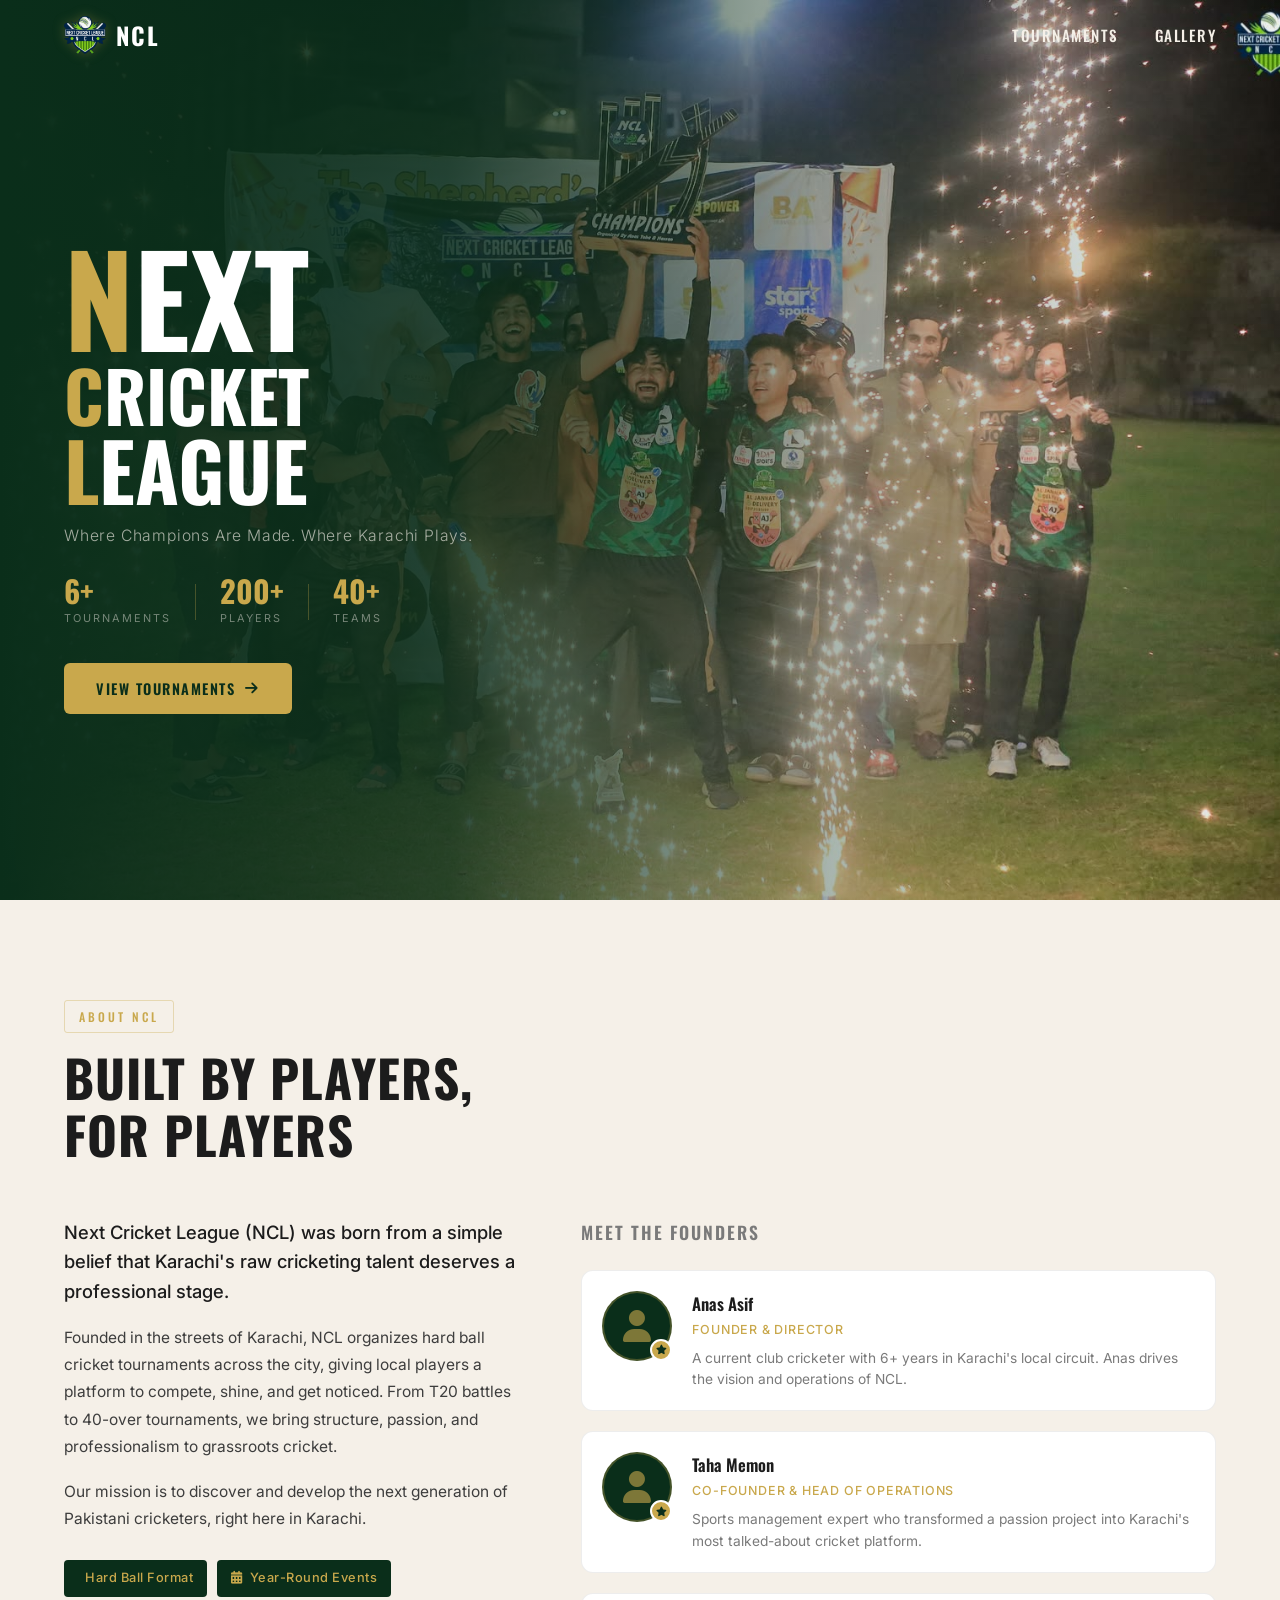
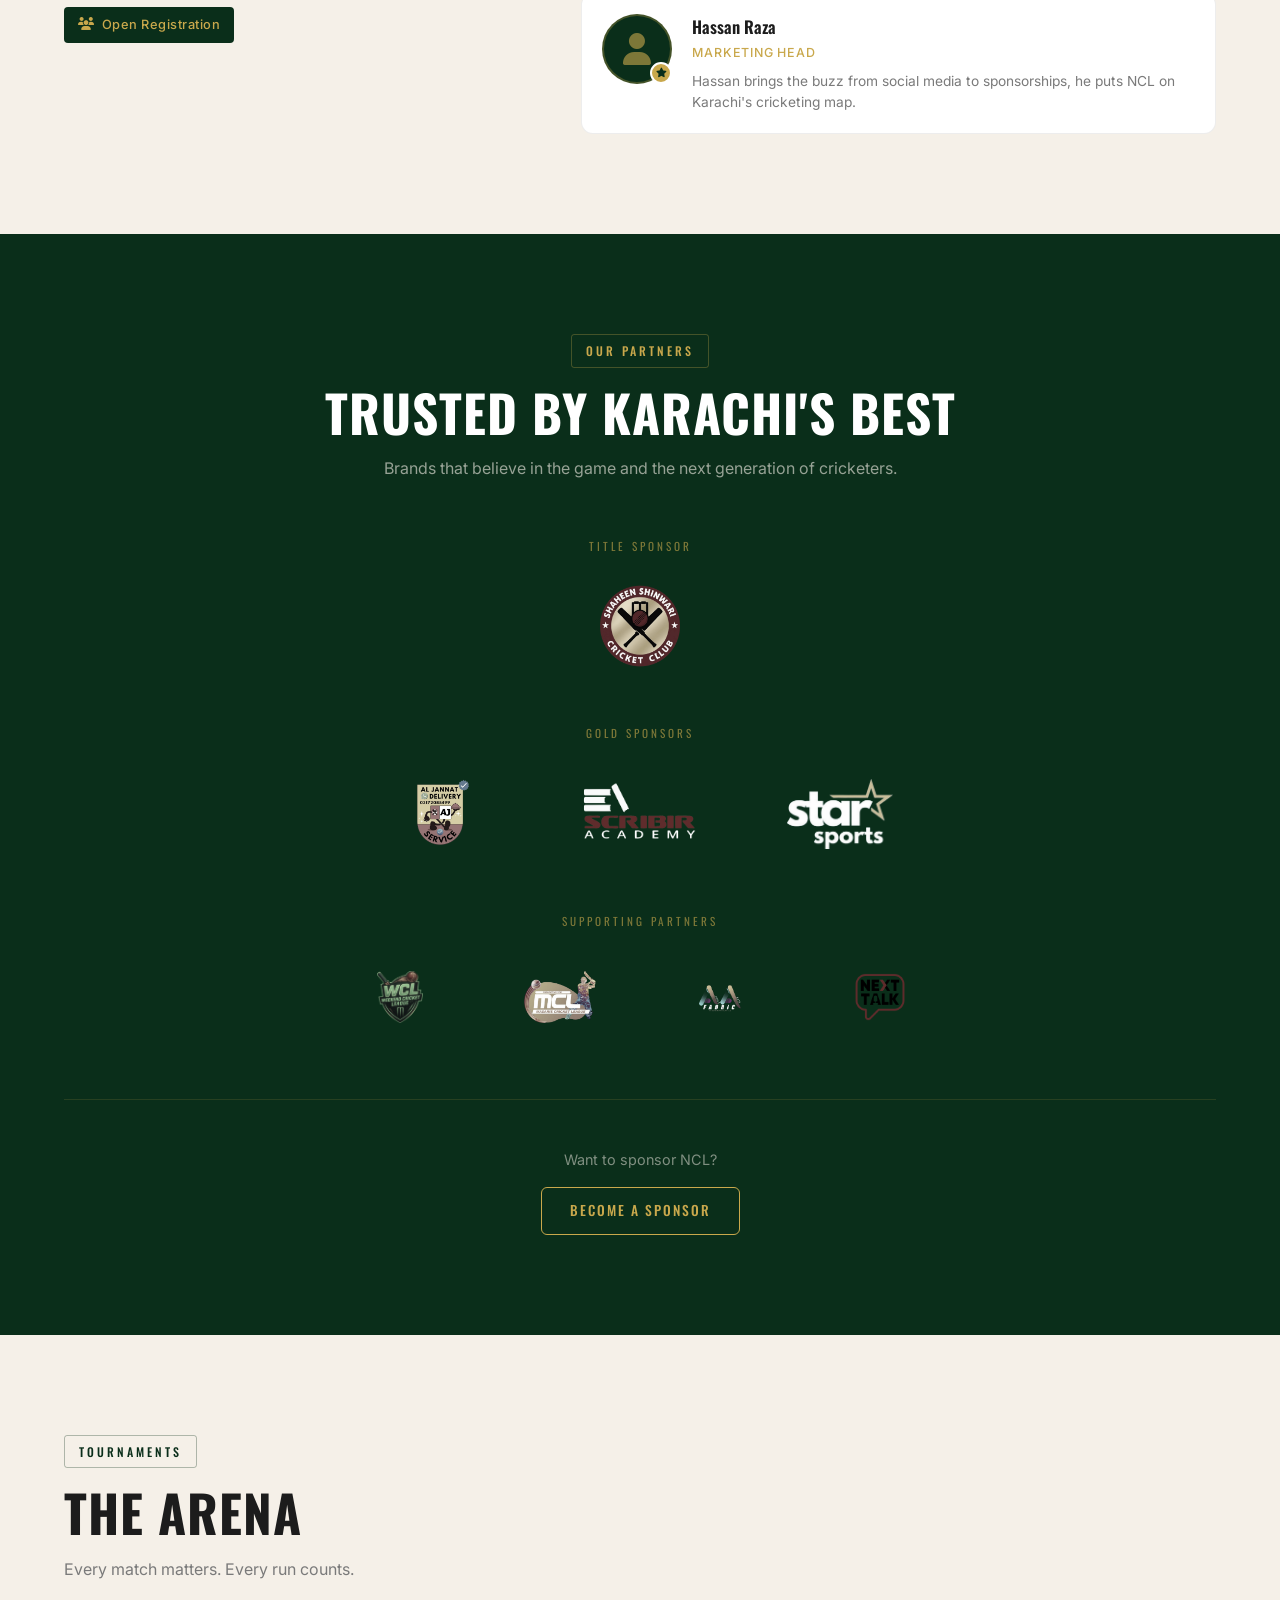
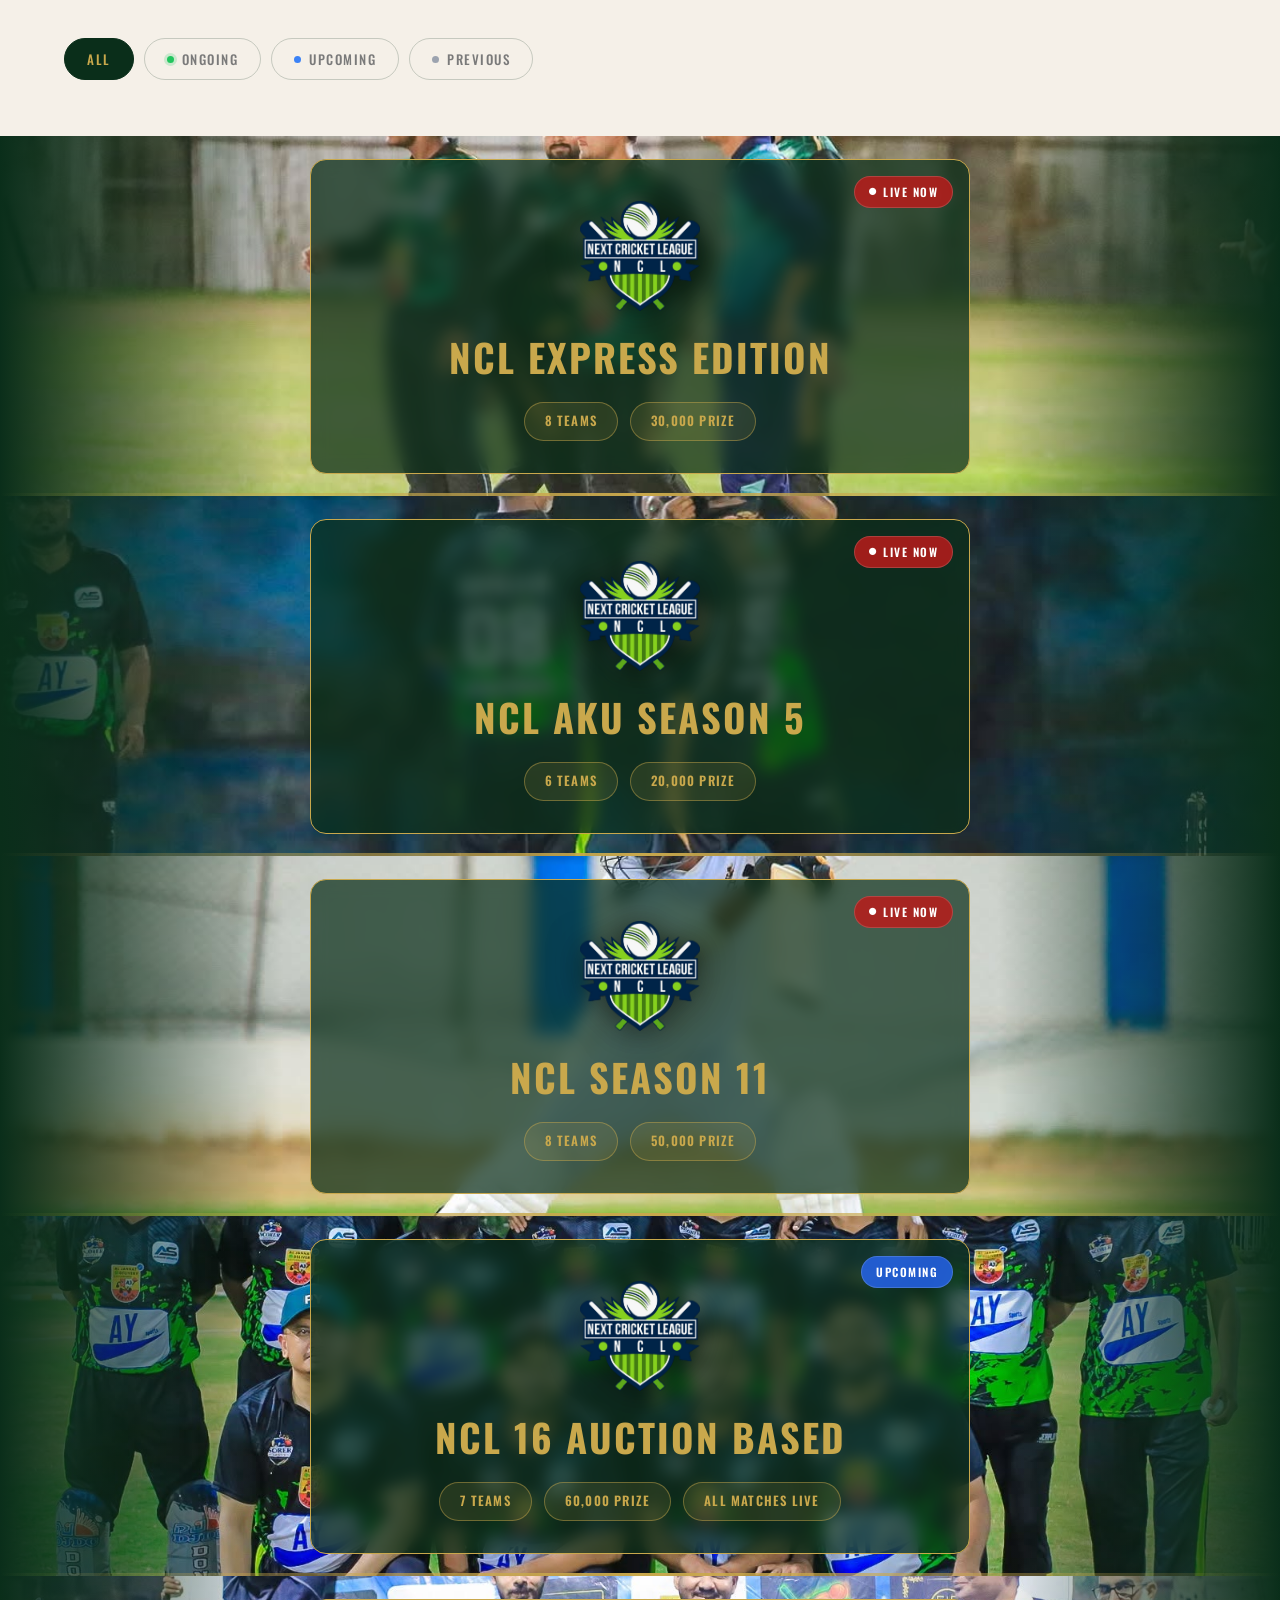
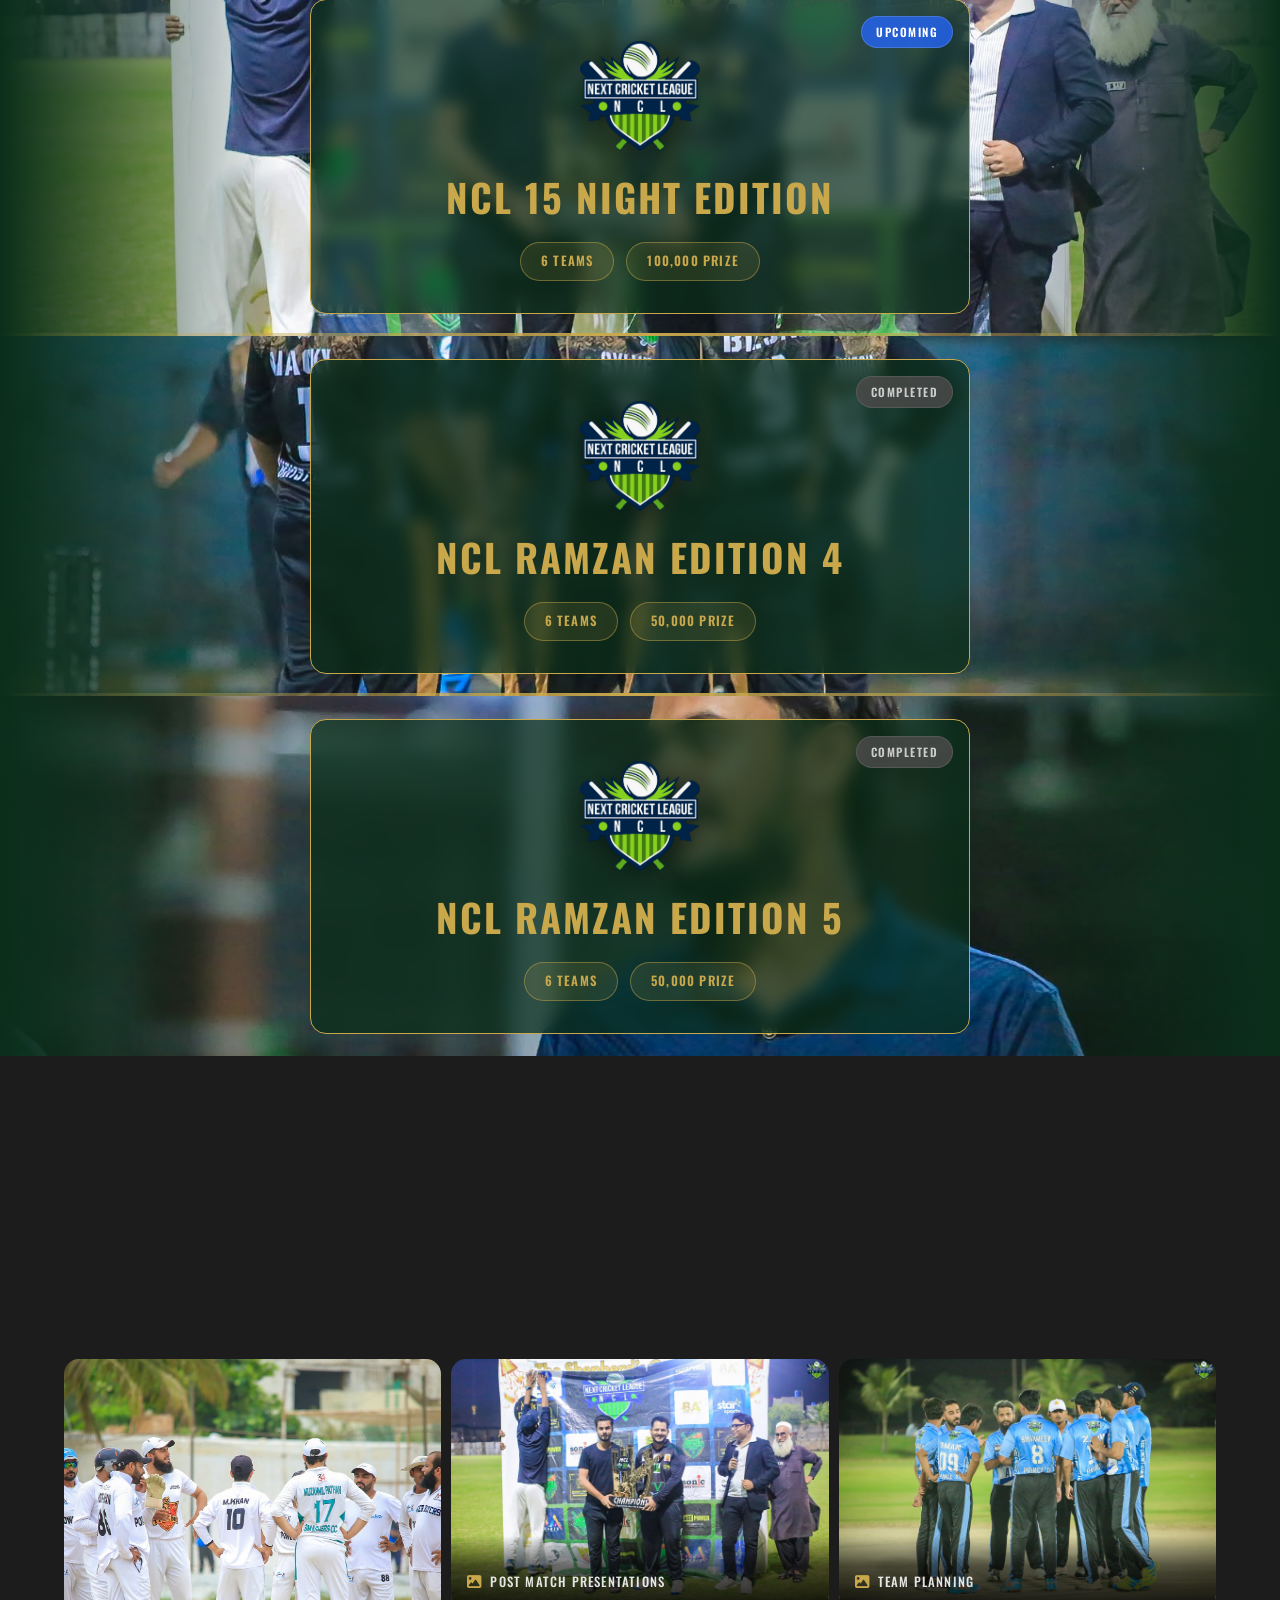
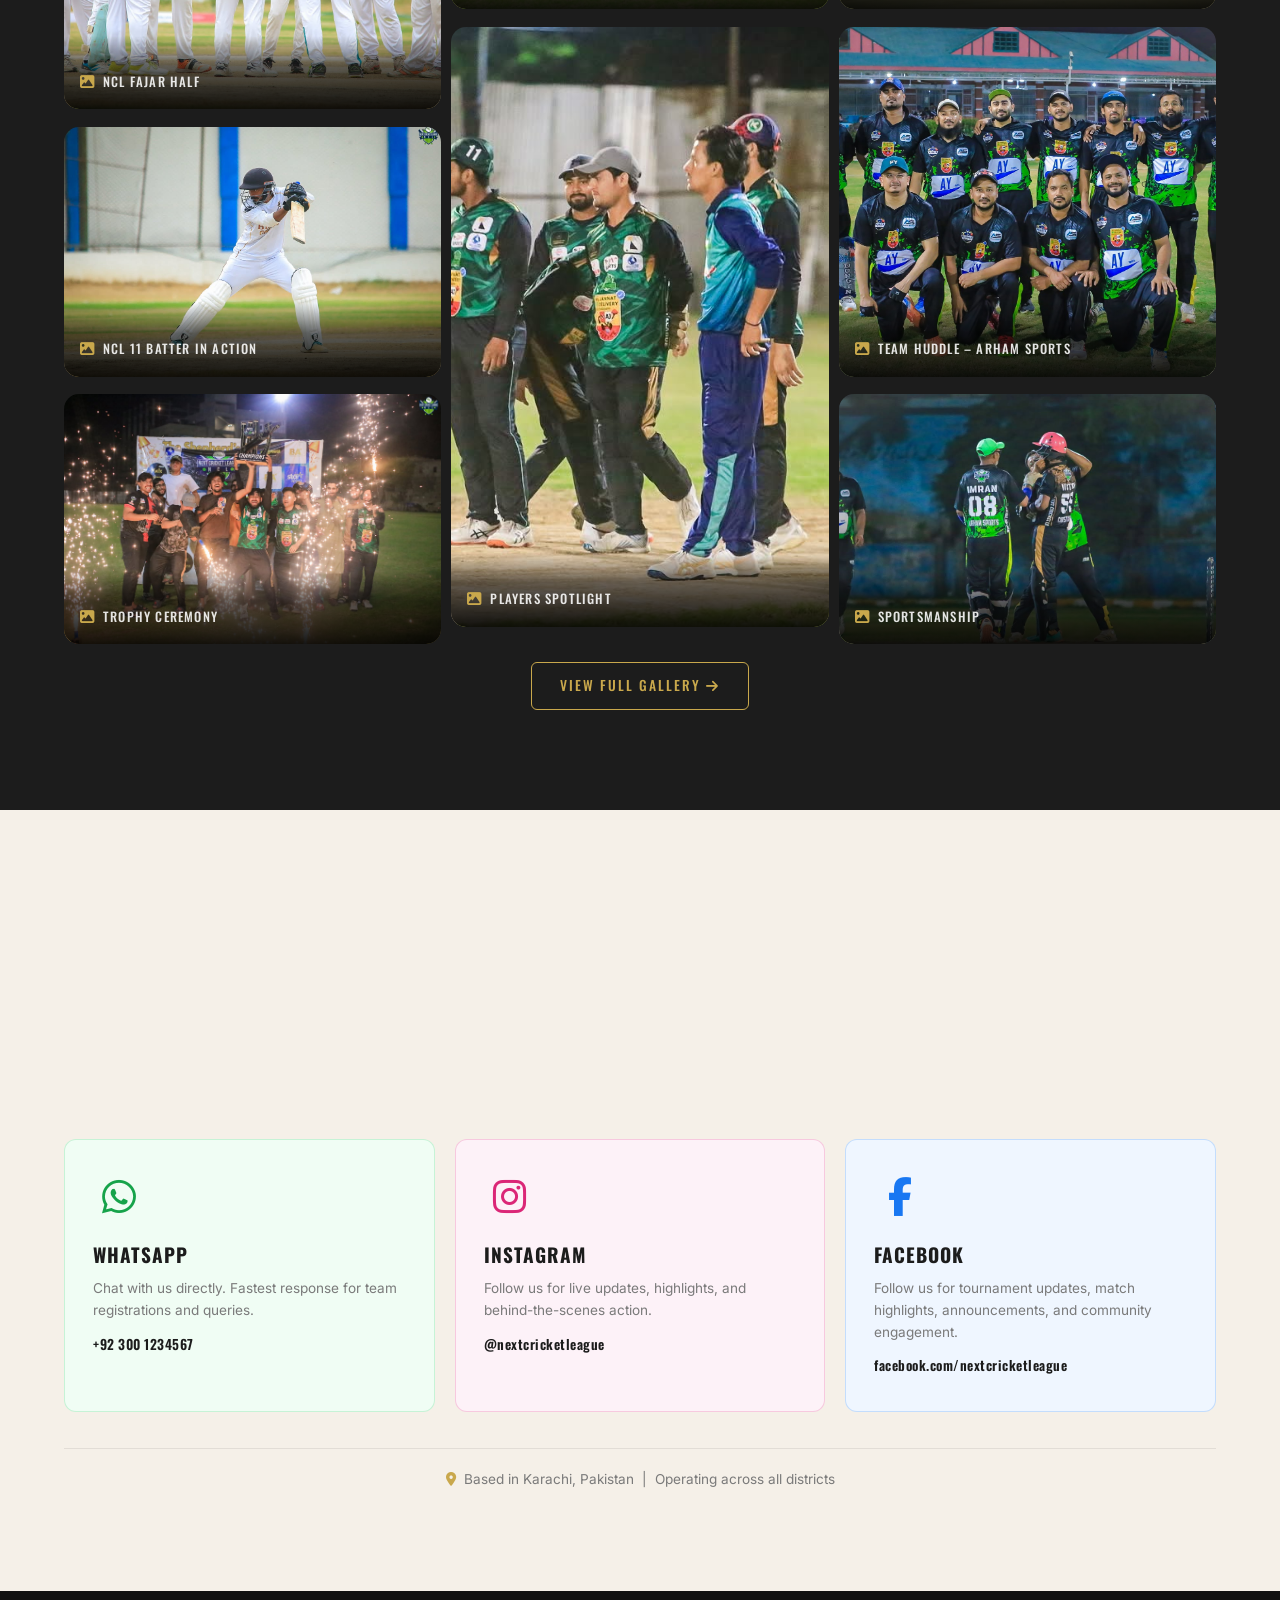
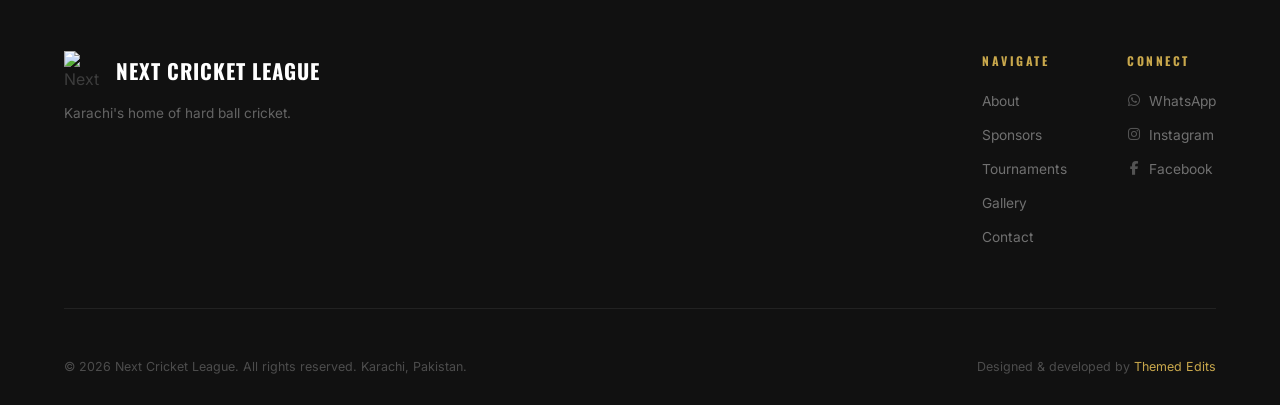
==== commit 9b1fa8ac: "derf" ====
--- a/index.html
+++ b/index.html
@@ -98,12 +98,12 @@
       </div>
       <div class="about-grid">
         <div class="about-text">
-          <p class="about-lead">Next Cricket League (NCL) was born from a simple belief — that Karachi's raw cricketing
+          <p class="about-lead">Next Cricket League (NCL) was born from a simple belief that Karachi's raw cricketing
             talent deserves a professional stage.</p>
           <p>Founded in the streets of Karachi, NCL organizes hard ball cricket tournaments across the city, giving
             local players a platform to compete, shine, and get noticed. From T20 battles to 40-over tournaments, we
             bring structure, passion, and professionalism to grassroots cricket.</p>
-          <p>Our mission is to discover and develop the next generation of Pakistani cricketers — right here in Karachi.
+          <p>Our mission is to discover and develop the next generation of Pakistani cricketers, right here in Karachi.
           </p>
           <div class="about-badges">
             <div class="badge"><i class="fa-solid fa-cricket-bat-ball"></i> Hard Ball Format</div>
@@ -124,9 +124,9 @@
                 </div>
               </div>
               <div class="founder-info">
-                <h4 class="founder-name">Ahmed Raza</h4>
-                <p class="founder-role">Co-Founder & Director</p>
-                <p class="founder-bio">A former club cricketer with 12+ years in Karachi's local circuit. Ahmed drives
+                <h4 class="founder-name">Anas Asif</h4>
+                <p class="founder-role">Founder & Director</p>
+                <p class="founder-bio">A current club cricketer with 6+ years in Karachi's local circuit. Anas drives
                   the vision and operations of NCL.</p>
               </div>
             </div>
@@ -140,7 +140,7 @@
                 </div>
               </div>
               <div class="founder-info">
-                <h4 class="founder-name">Bilal Khan</h4>
+                <h4 class="founder-name">Taha Memon</h4>
                 <p class="founder-role">Co-Founder & Head of Operations</p>
                 <p class="founder-bio">Sports management expert who transformed a passion project into Karachi's most
                   talked-about cricket platform.</p>
@@ -156,9 +156,9 @@
                 </div>
               </div>
               <div class="founder-info">
-                <h4 class="founder-name">Usman Tariq</h4>
-                <p class="founder-role">Co-Founder & Marketing Head</p>
-                <p class="founder-bio">Usman brings the buzz — from social media to sponsorships, he puts NCL on
+                <h4 class="founder-name">Hassan Raza</h4>
+                <p class="founder-role">Marketing Head</p>
+                <p class="founder-bio">Hassan brings the buzz from social media to sponsorships, he puts NCL on
                   Karachi's cricketing map.</p>
               </div>
             </div>
@@ -424,7 +424,7 @@
             <img src="/img/image.png" alt="NCL Summer Smash Final" class="gallery-img" />
             <div class="gp-overlay">
               <i class="fa-solid fa-image"></i>
-              <span>NCL Summer Smash Final</span>
+              <span>NCL fajar half</span>
             </div>
           </div>
         </div>
@@ -434,7 +434,7 @@
             <img src="/img/image copy.png" alt="Opening Ceremony 2024" class="gallery-img" />
             <div class="gp-overlay">
               <i class="fa-solid fa-image"></i>
-              <span>Opening Ceremony 2024</span>
+              <span>NCL 11 batter in action</span>
             </div>
           </div>
         </div>
@@ -454,7 +454,7 @@
             <img src="img/image copy 8.png" alt="Match Day Action" class="gallery-img" />
             <div class="gp-overlay">
               <i class="fa-solid fa-image"></i>
-              <span>Match Day Action</span>
+              <span>Post match presentations</span>
             </div>
           </div>
         </div>
@@ -464,7 +464,7 @@
             <img src="img/image copy 7.png" alt="Player Spotlight" class="gallery-img" />
             <div class="gp-overlay">
               <i class="fa-solid fa-image"></i>
-              <span>Player Spotlight</span>
+              <span>Players Spotlight</span>
             </div>
           </div>
         </div>
@@ -474,7 +474,7 @@
             <img src="img/image copy 6.png" alt="Crowd Energy" class="gallery-img" />
             <div class="gp-overlay">
               <i class="fa-solid fa-image"></i>
-              <span>Crowd Energy</span>
+              <span>Team planning</span>
             </div>
           </div>
         </div>
@@ -484,17 +484,17 @@
             <img src="img/image copy 5.png" alt="Team Huddle – Hawks XI" class="gallery-img" />
             <div class="gp-overlay">
               <i class="fa-solid fa-image"></i>
-              <span>Team Huddle – Hawks XI</span>
+              <span>Team Huddle – Arham sports</span>
             </div>
           </div>
         </div>
 
         <div class="gallery-item">
           <div class="gallery-placeholder">
-            <img src="img/image copy 4.png" alt="Best Catches" class="gallery-img" />
-            <div class="gp-overlay">
-              <i class="fa-solid fa-image"></i>
-              <span>Best Catches</span>
+            <img src="img/image copy 2.png" alt="Best Catches" class="gallery-img" />
+            <div class="gp-overlay">
+              <i class="fa-solid fa-image"></i>
+              <span>Sportsmanship</span>
             </div>
           </div>
         </div>
@@ -573,7 +573,7 @@
       <div class="footer-top">
         <div class="footer-brand">
           <div class="footer-logo">
-            <img src="NCL logo.png" alt="Next Cricket League" class="footer-logo-img" />
+            <img src="/NCL logo.png" alt="Next Cricket League" class="footer-logo-img" />
             <span>Next Cricket League</span>
           </div>
           <p>Karachi's home of hard ball cricket.</p>
--- a/css/style.css
+++ b/css/style.css
@@ -216,8 +216,8 @@
   /* hidden state */
   max-height: 0;
   overflow: hidden;
-  transition: max-height 0.4s cubic-bezier(0.4, 0, 0.2, 1),
-    padding 0.4s cubic-bezier(0.4, 0, 0.2, 1);
+  transition: max-height 0.9s cubic-bezier(0.9, 0, 0.2, 1),
+    padding 0.9s cubic-bezier(0.9, 0, 0.2, 1);
 }
 
 .mobile-menu.open {
@@ -1641,6 +1641,10 @@
 }
 
 @media (max-width: 680px) {
+
+  .contact-location{
+    flex-direction: column;
+  }
   .nav-links {
     display: none;
   }
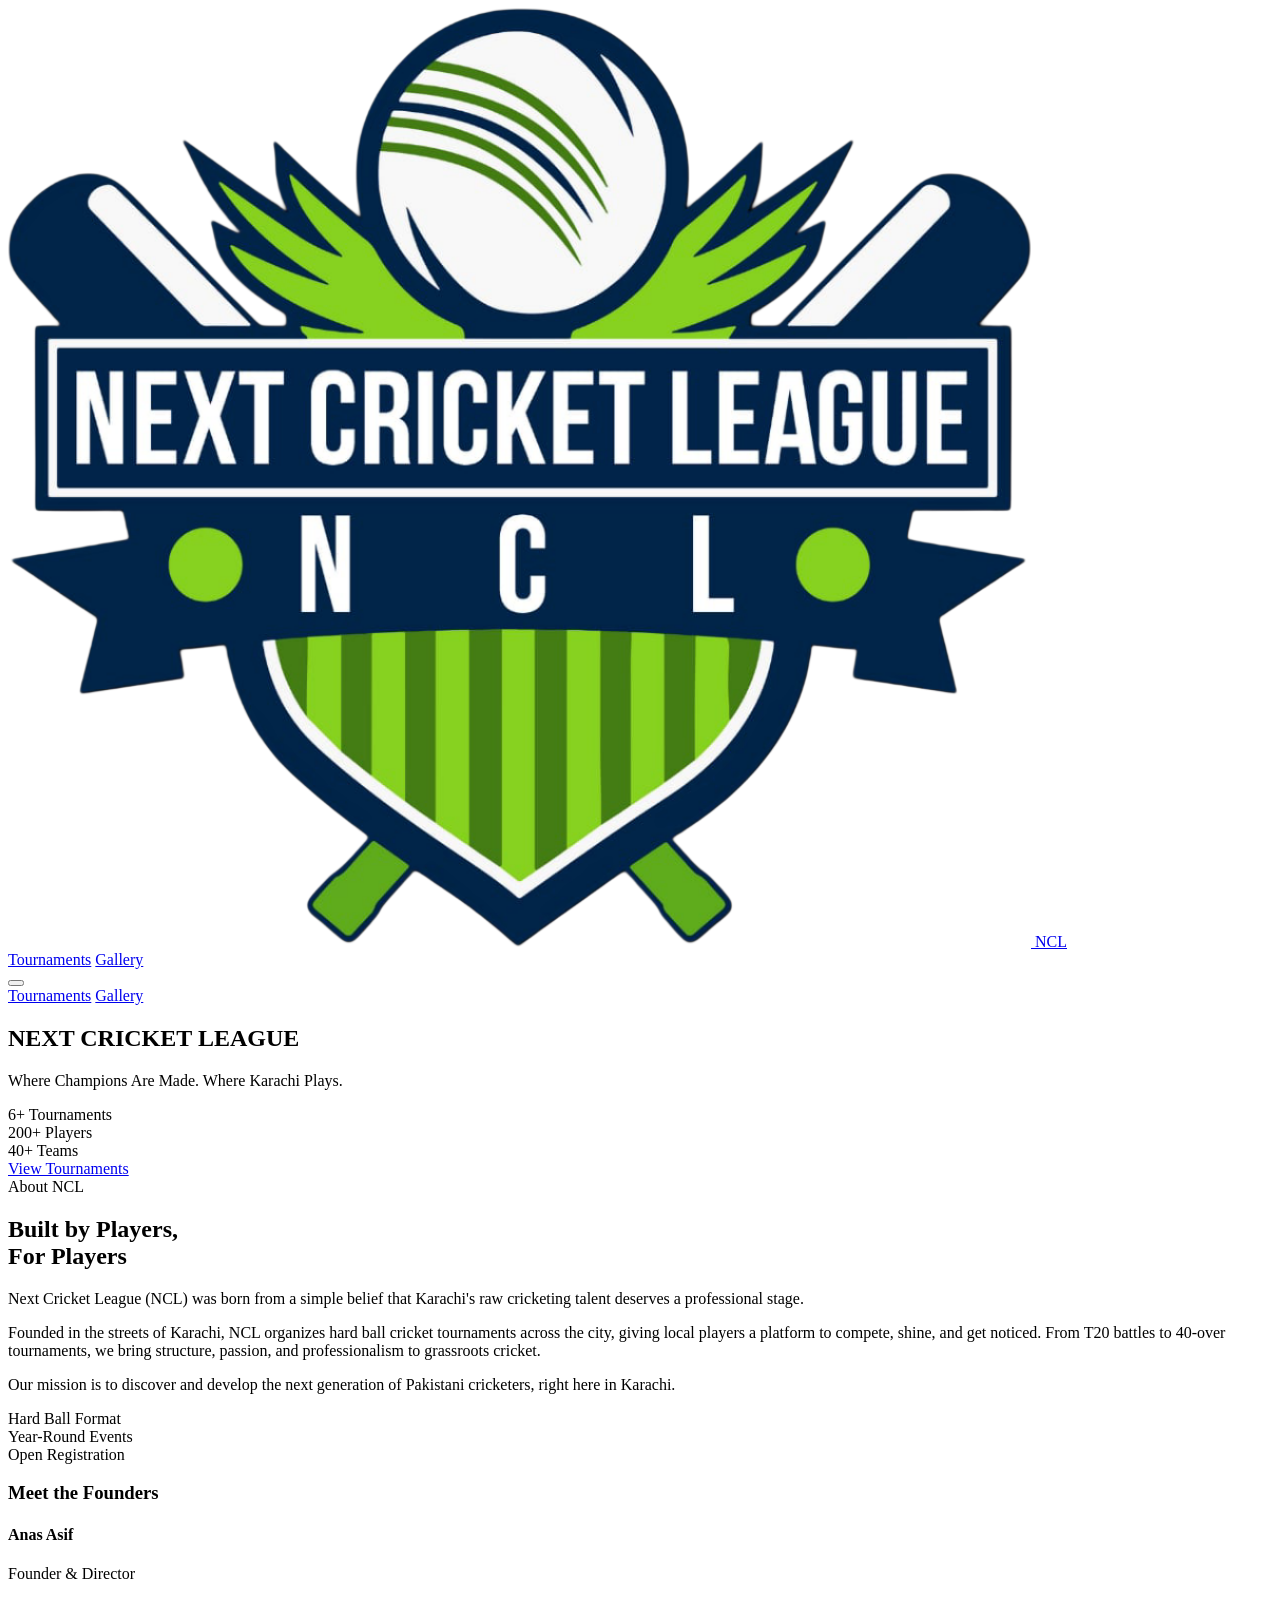
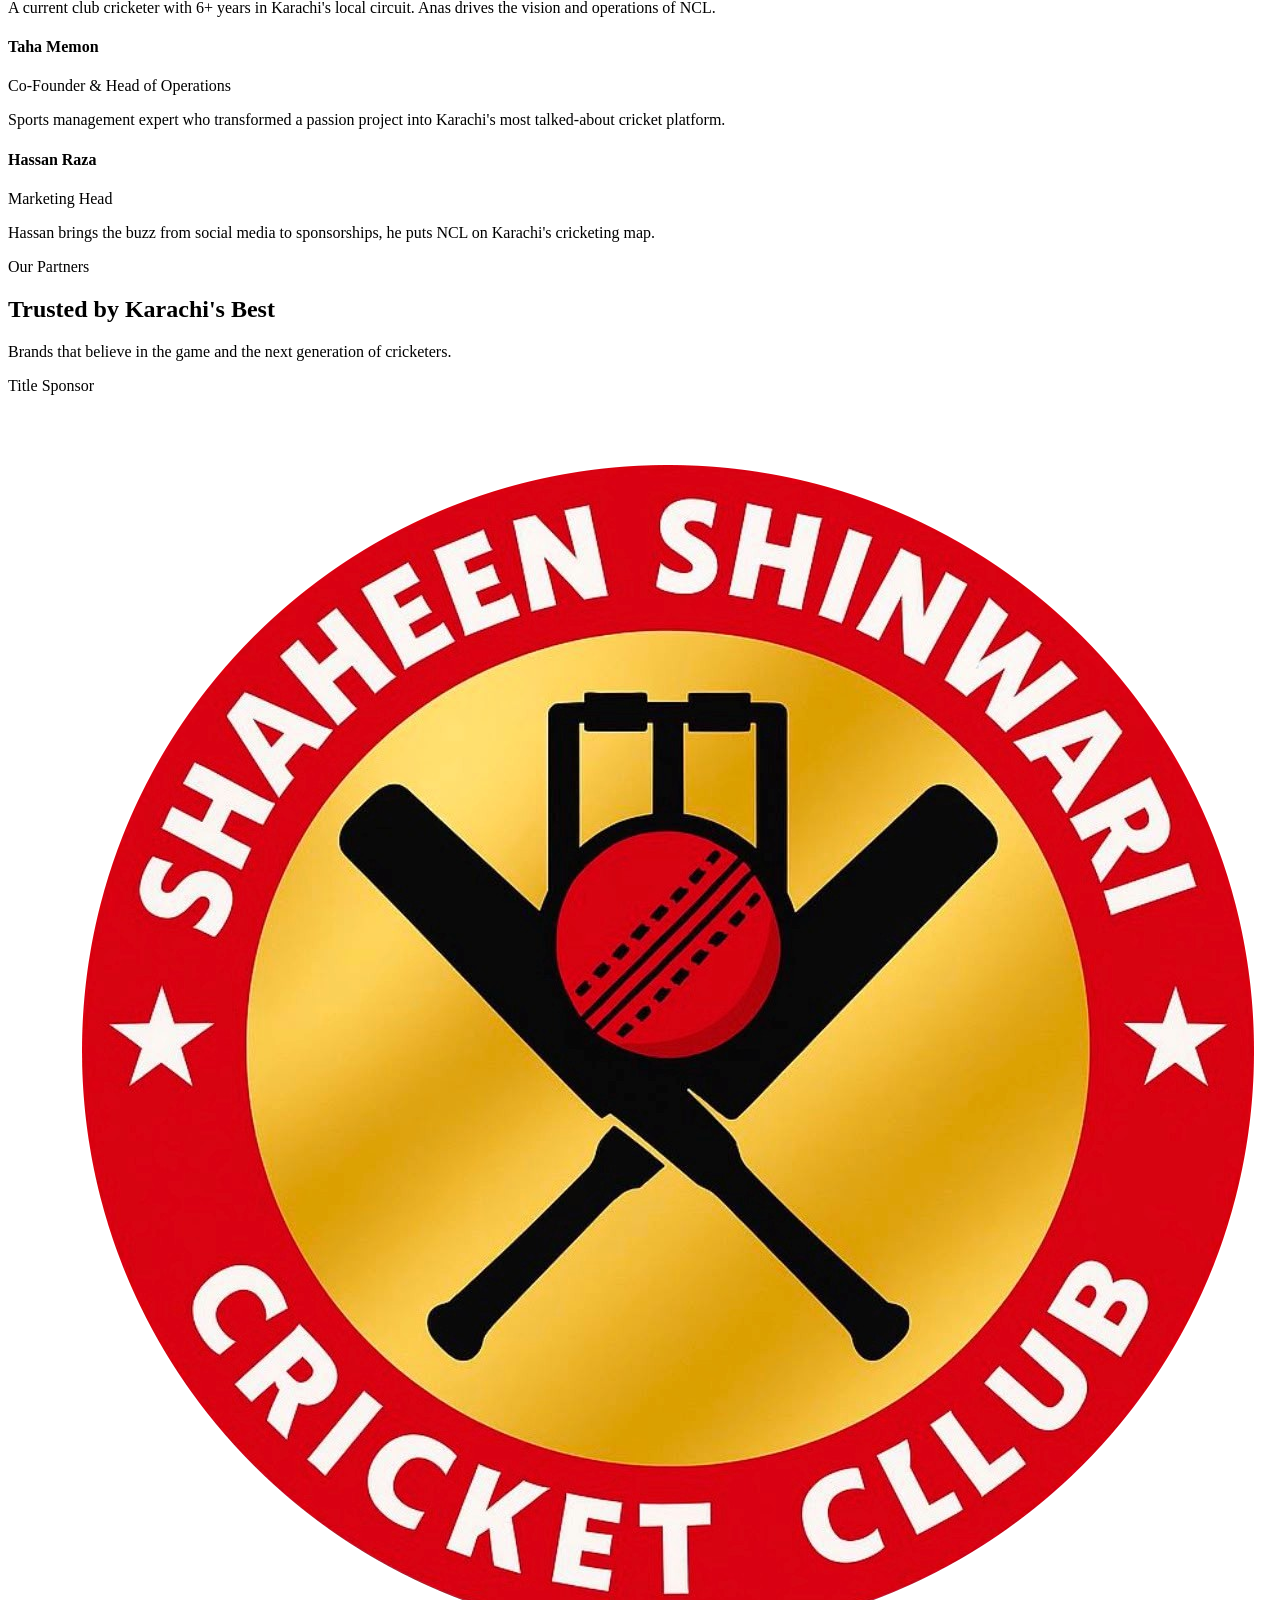
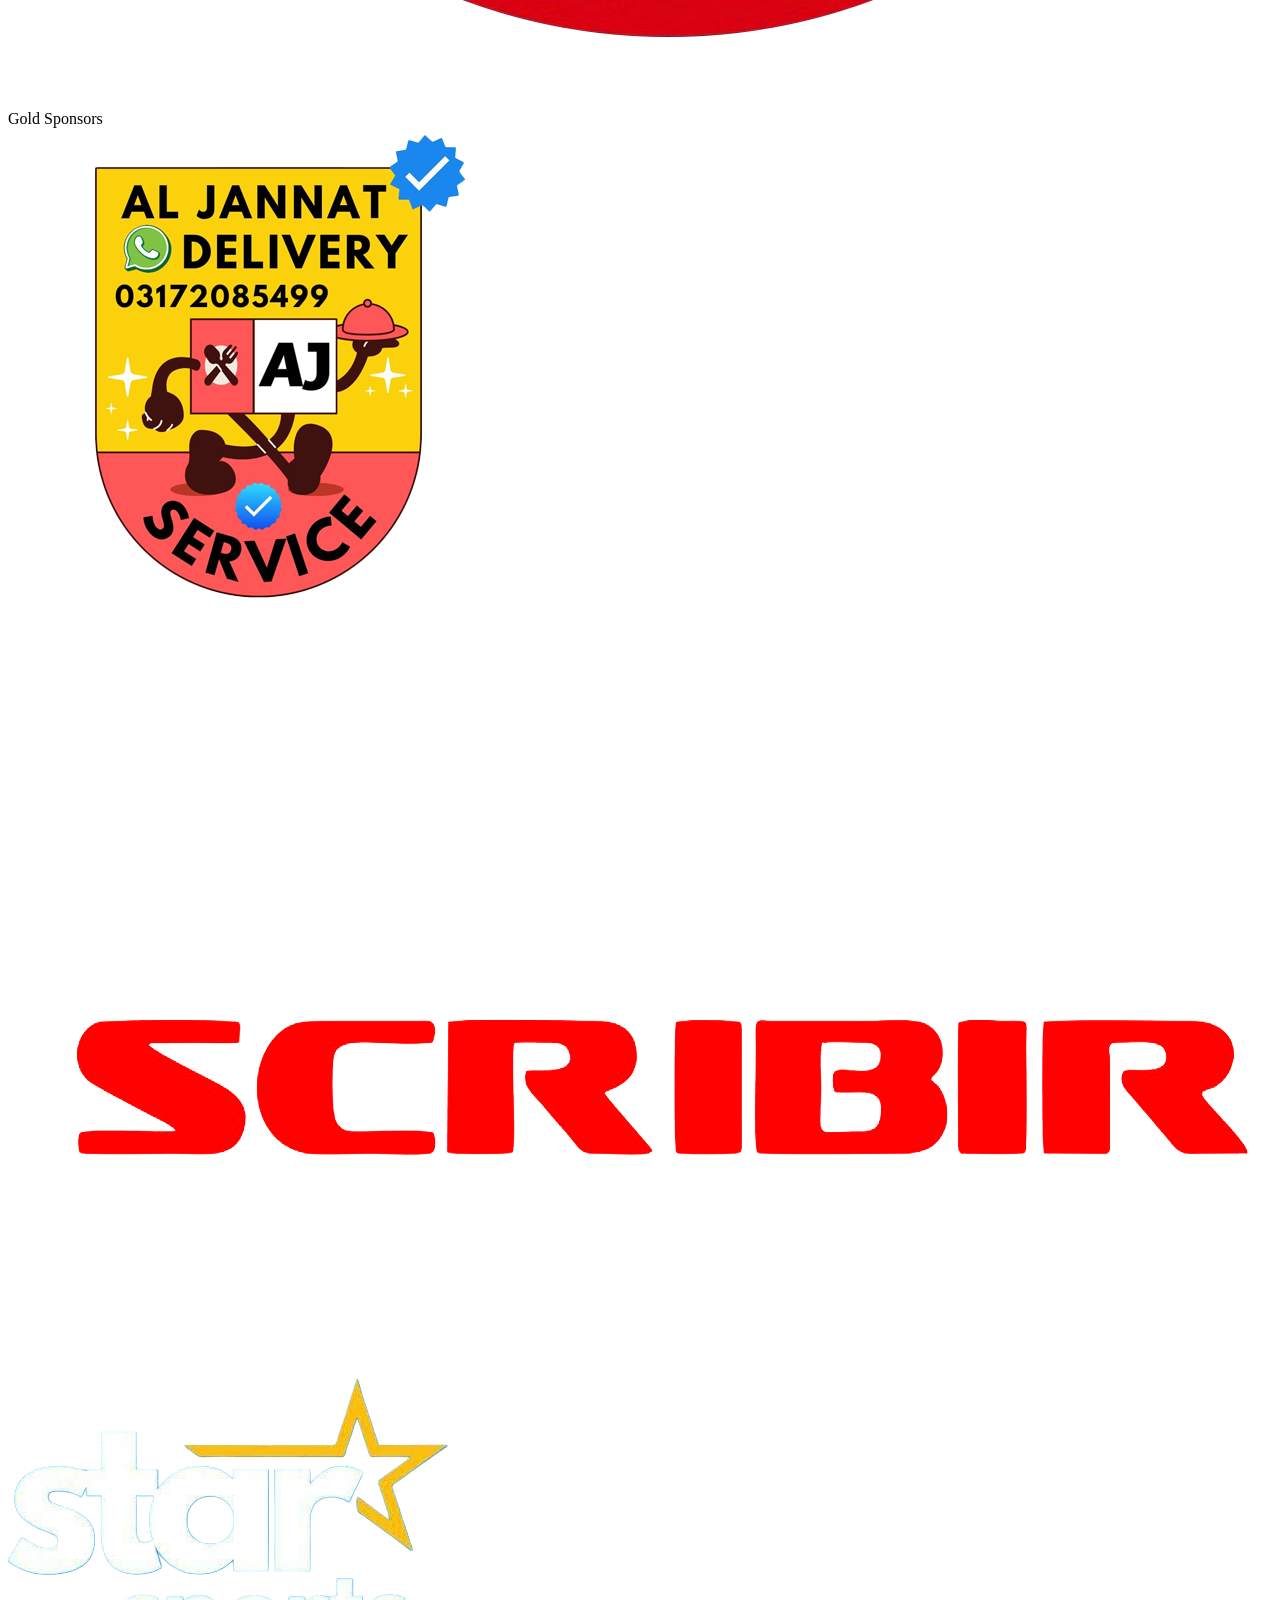
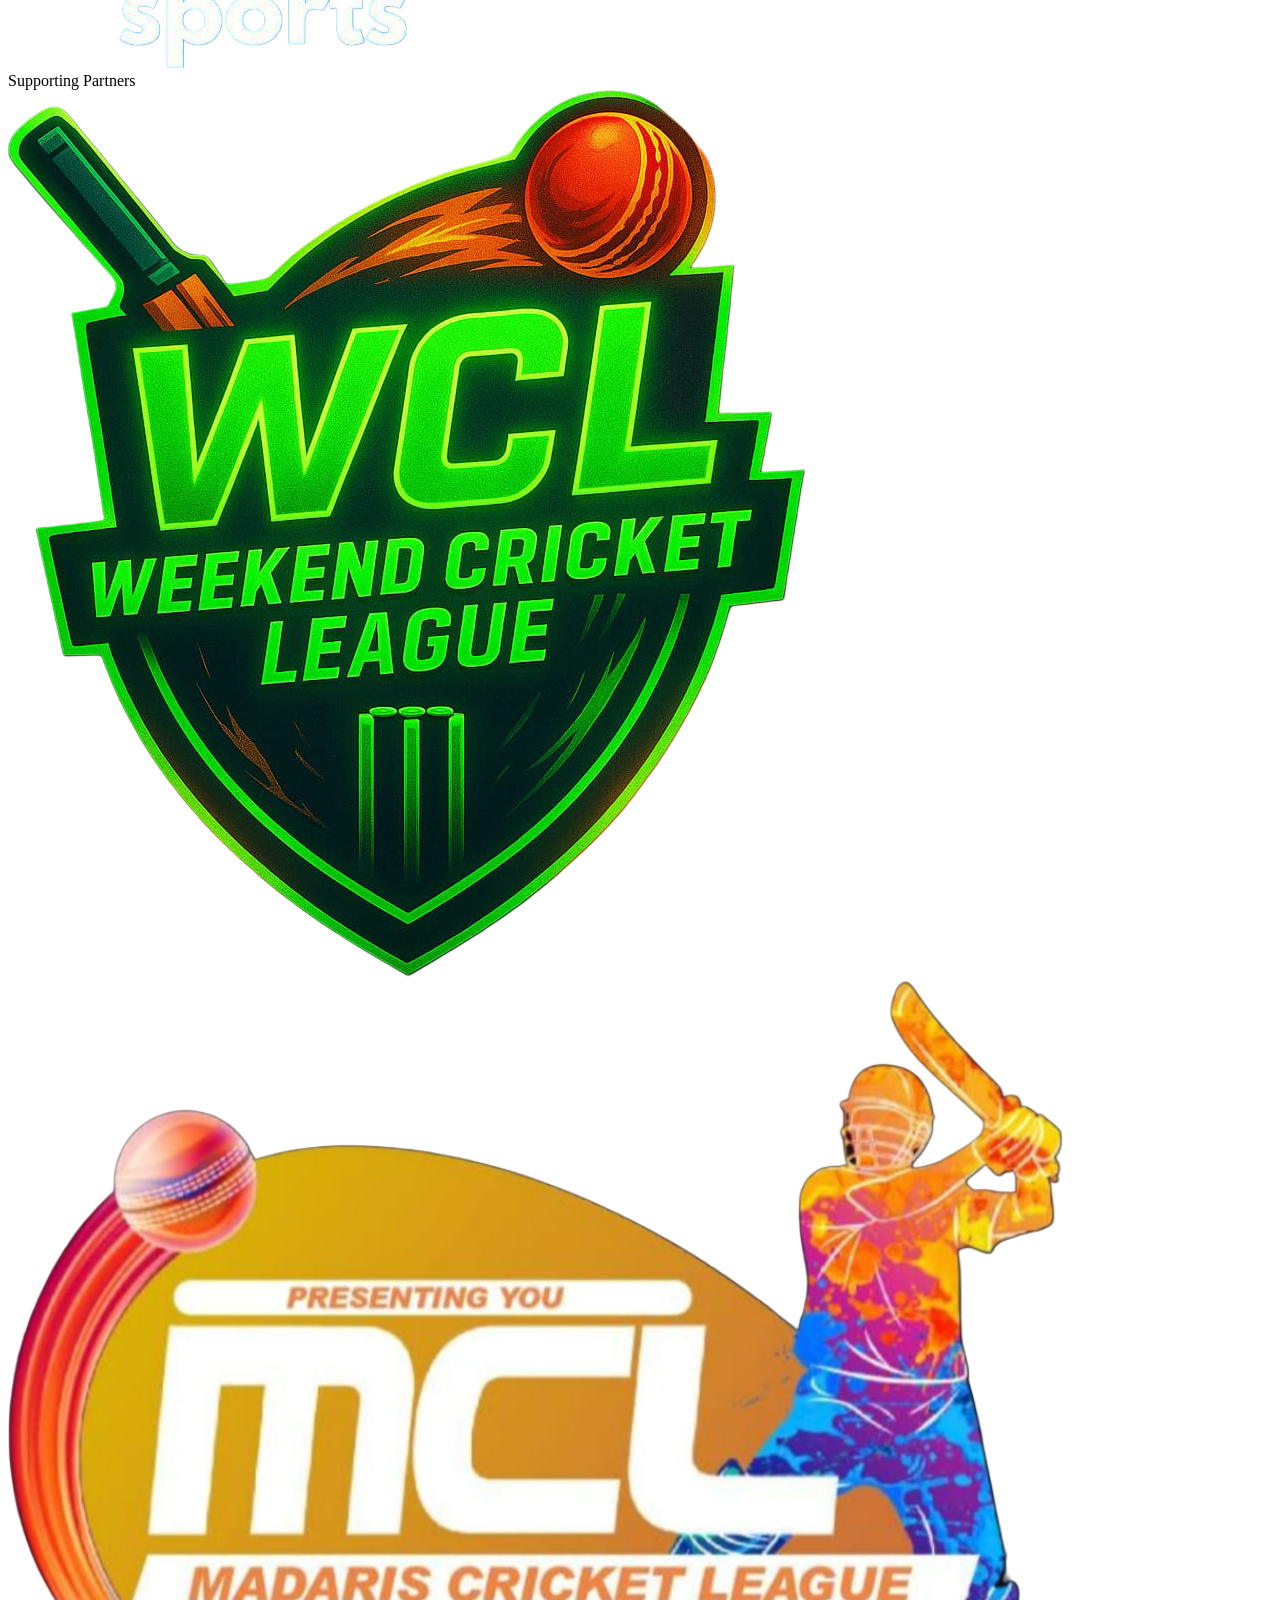
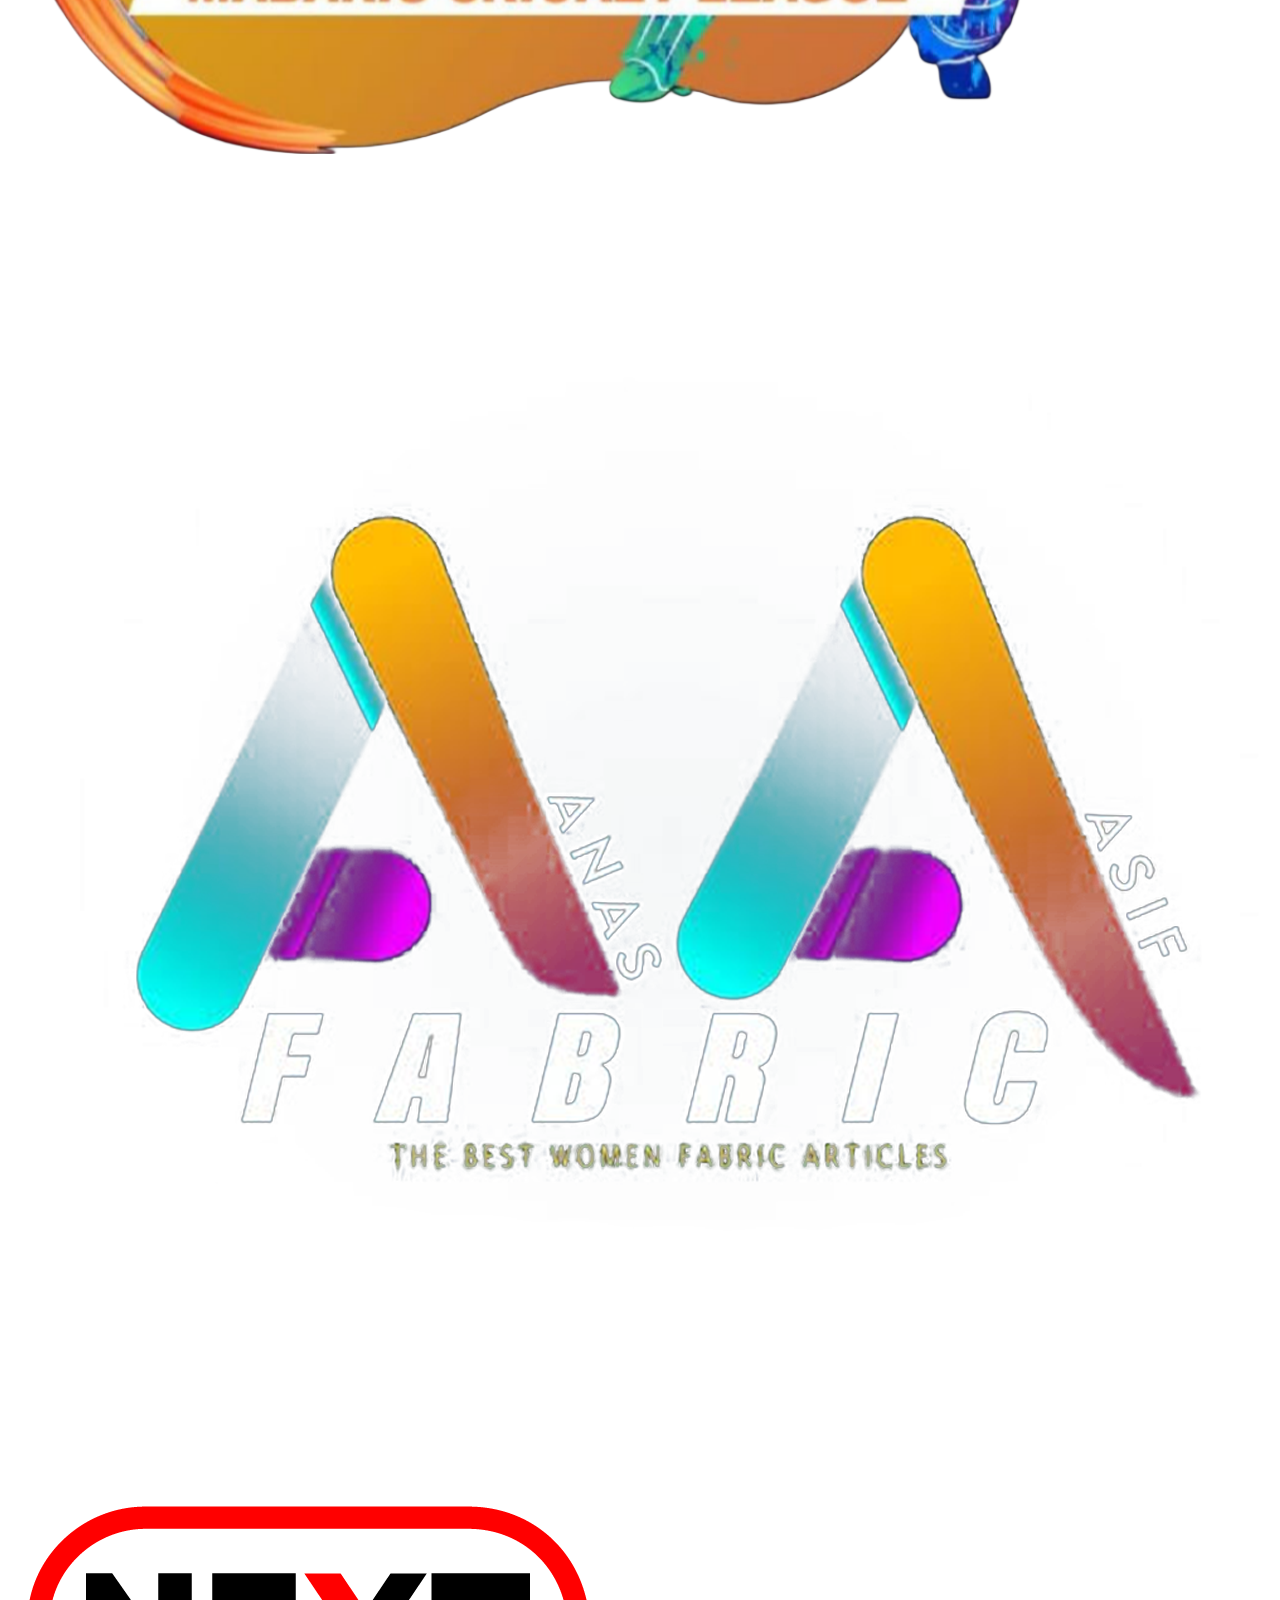
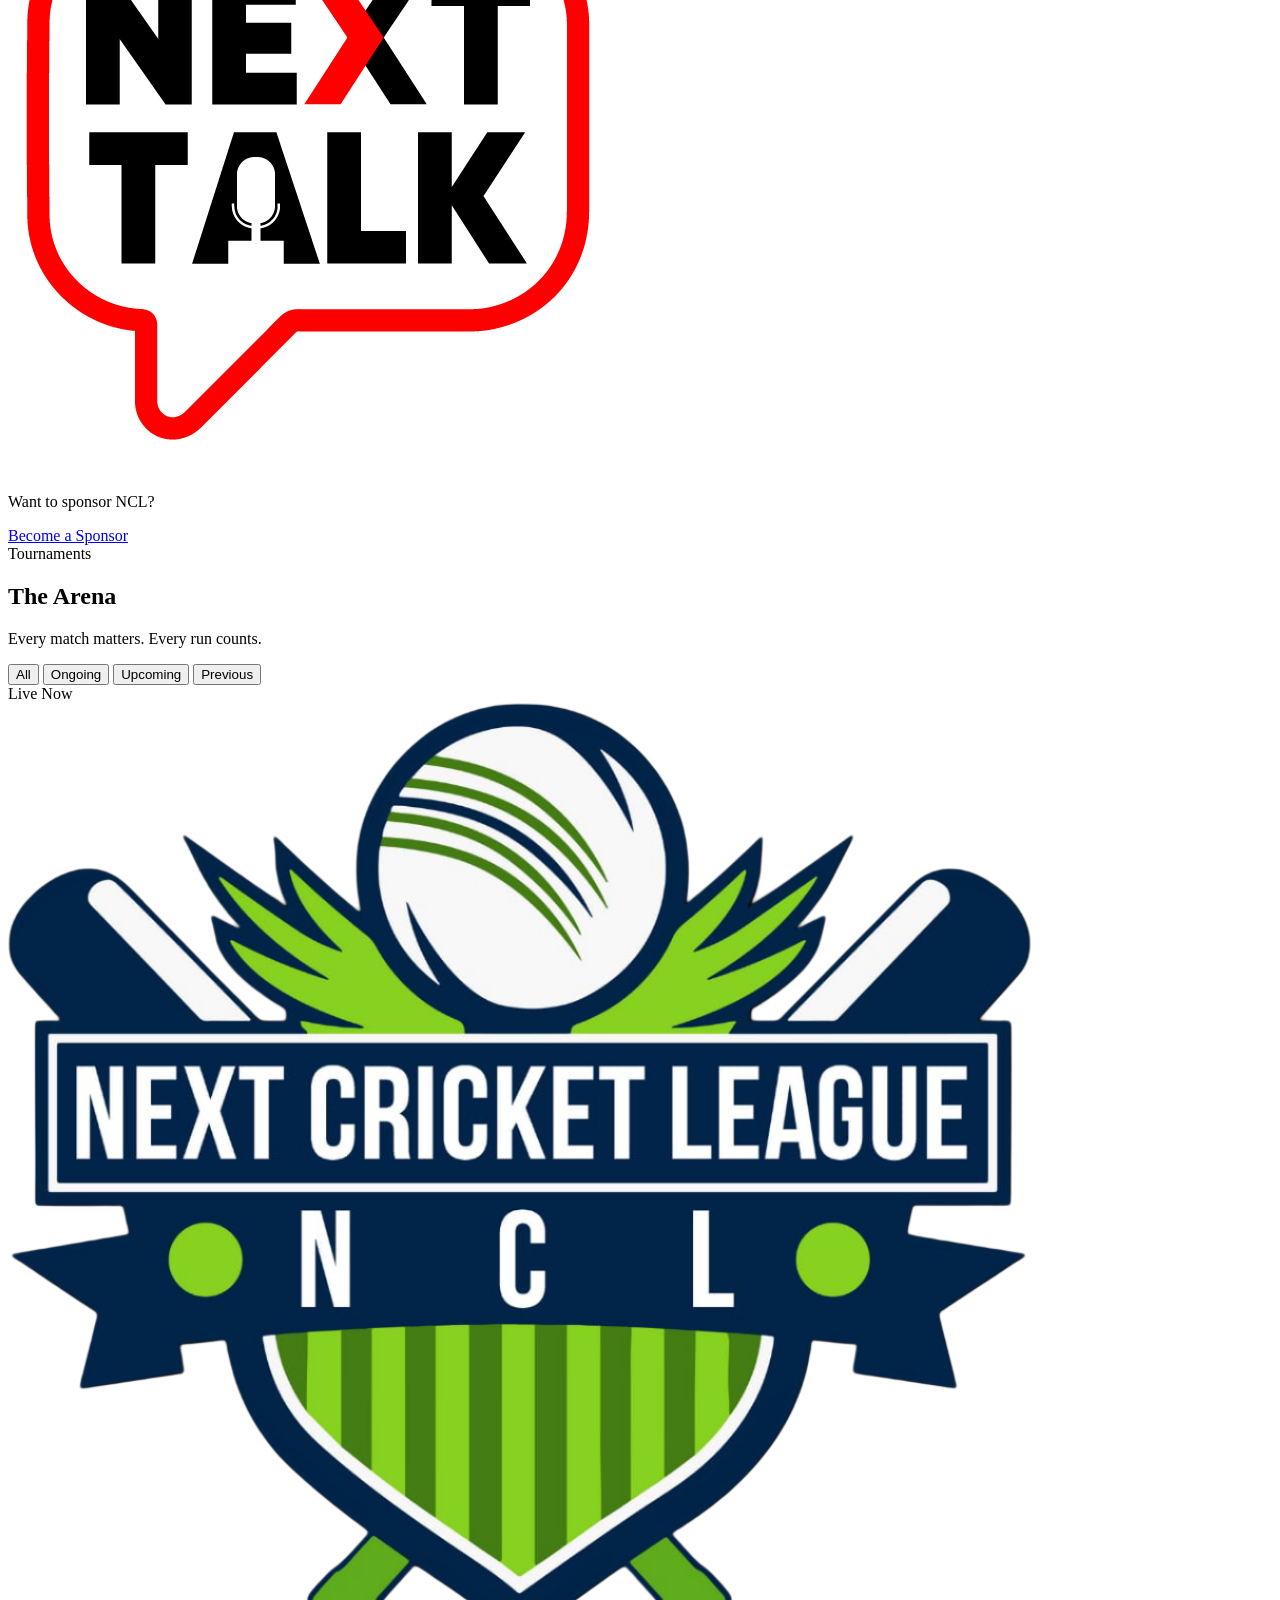
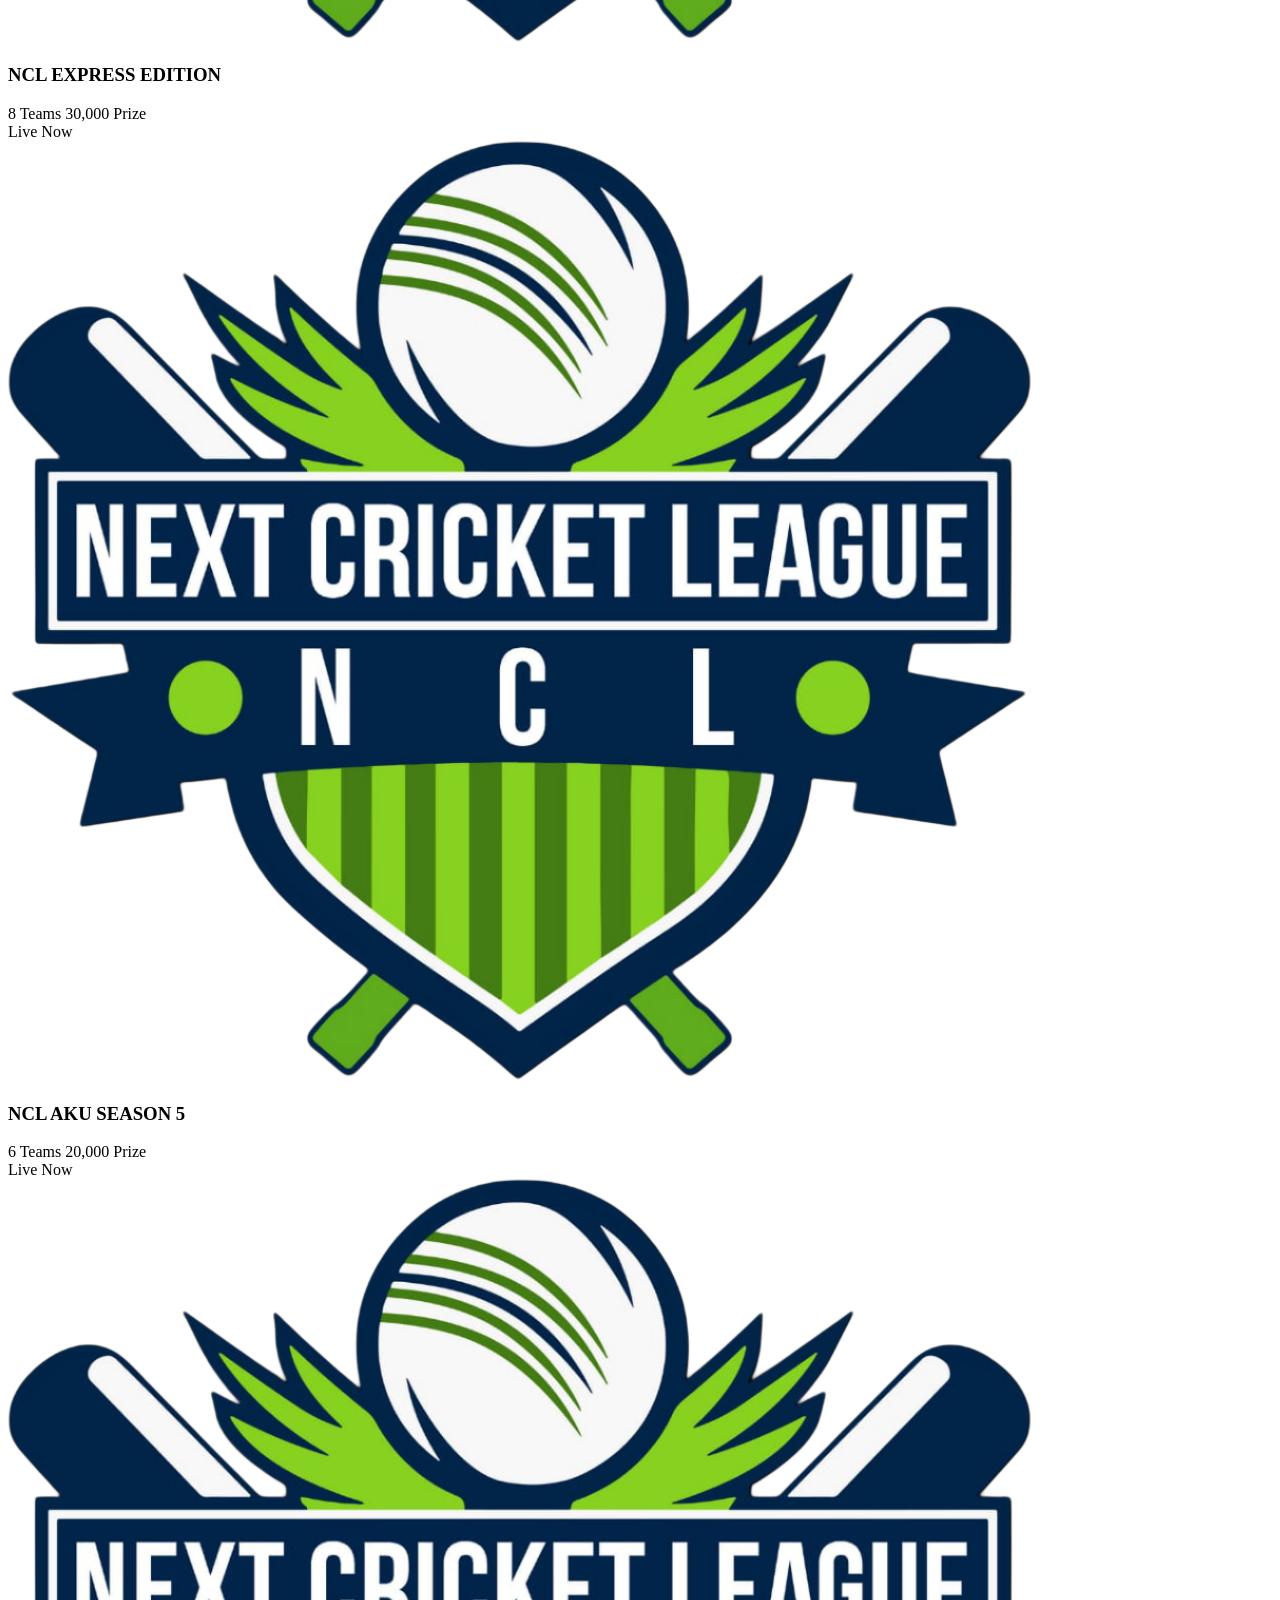
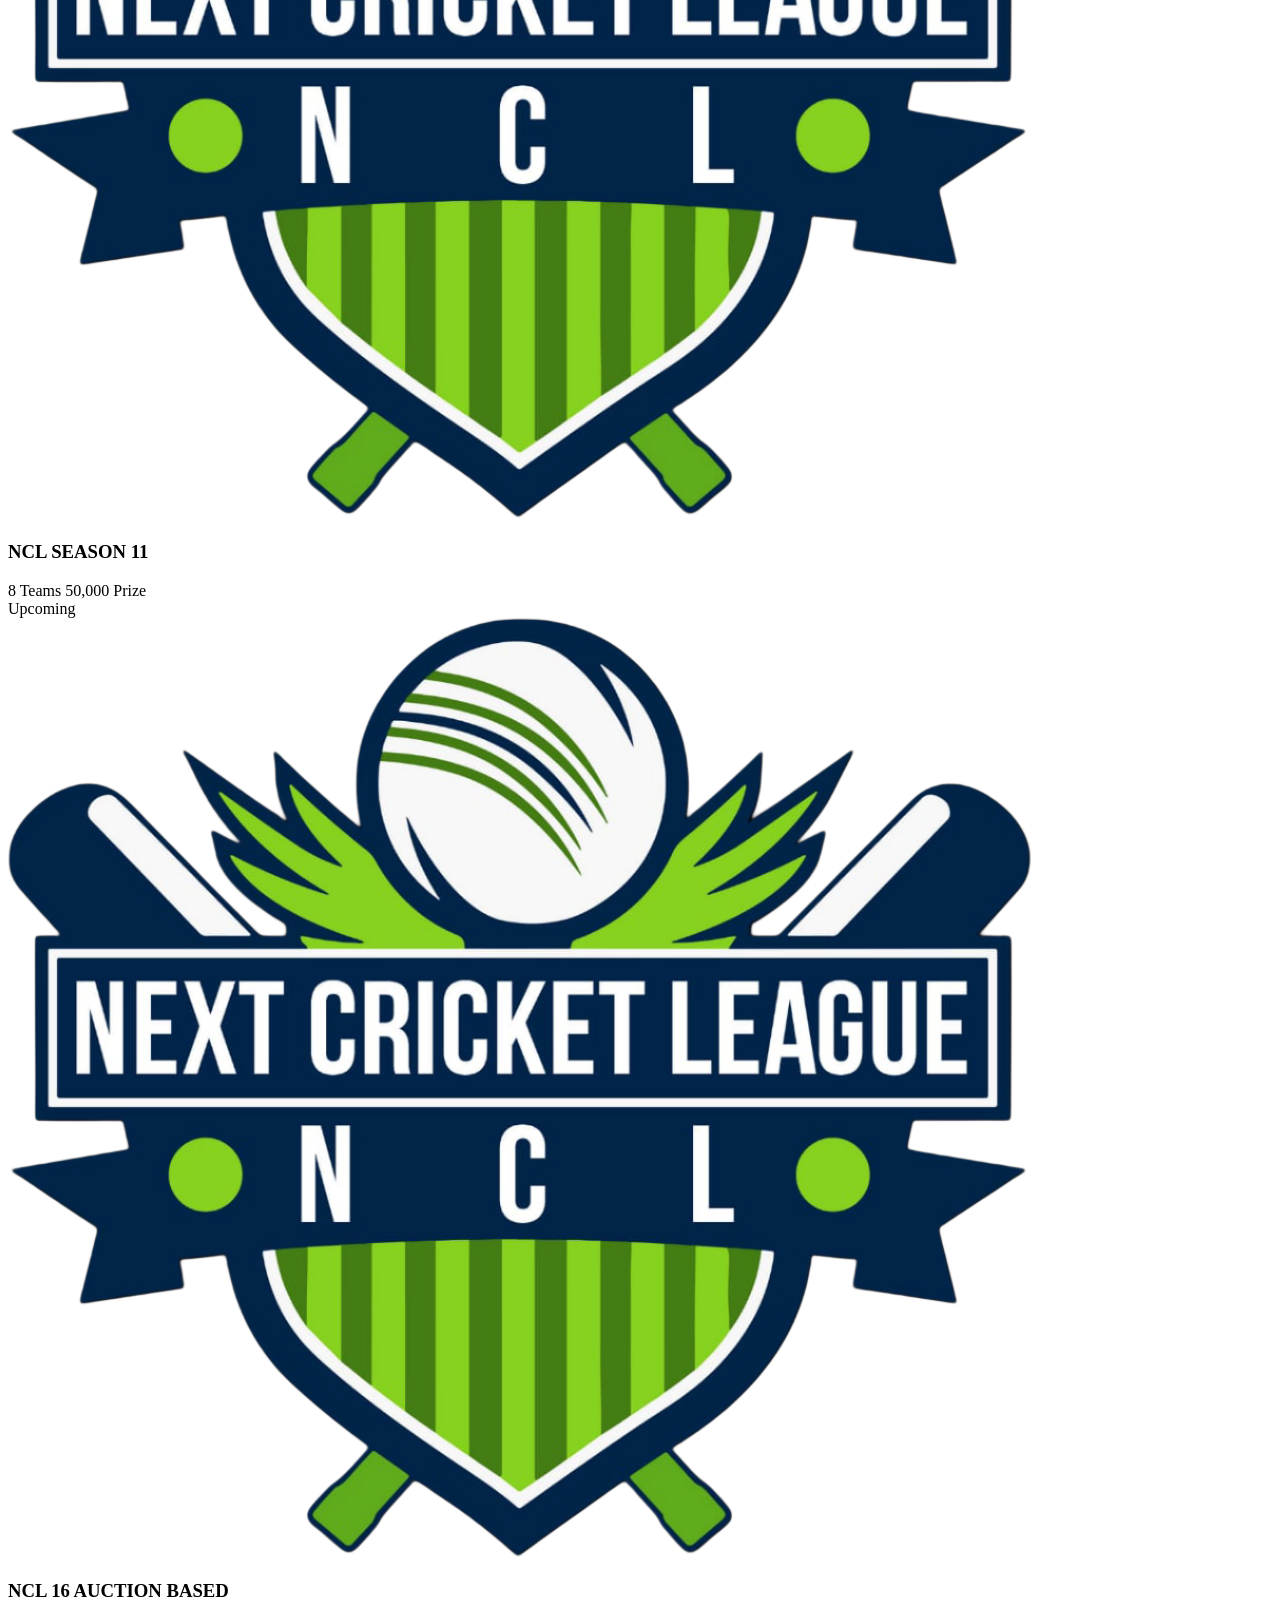
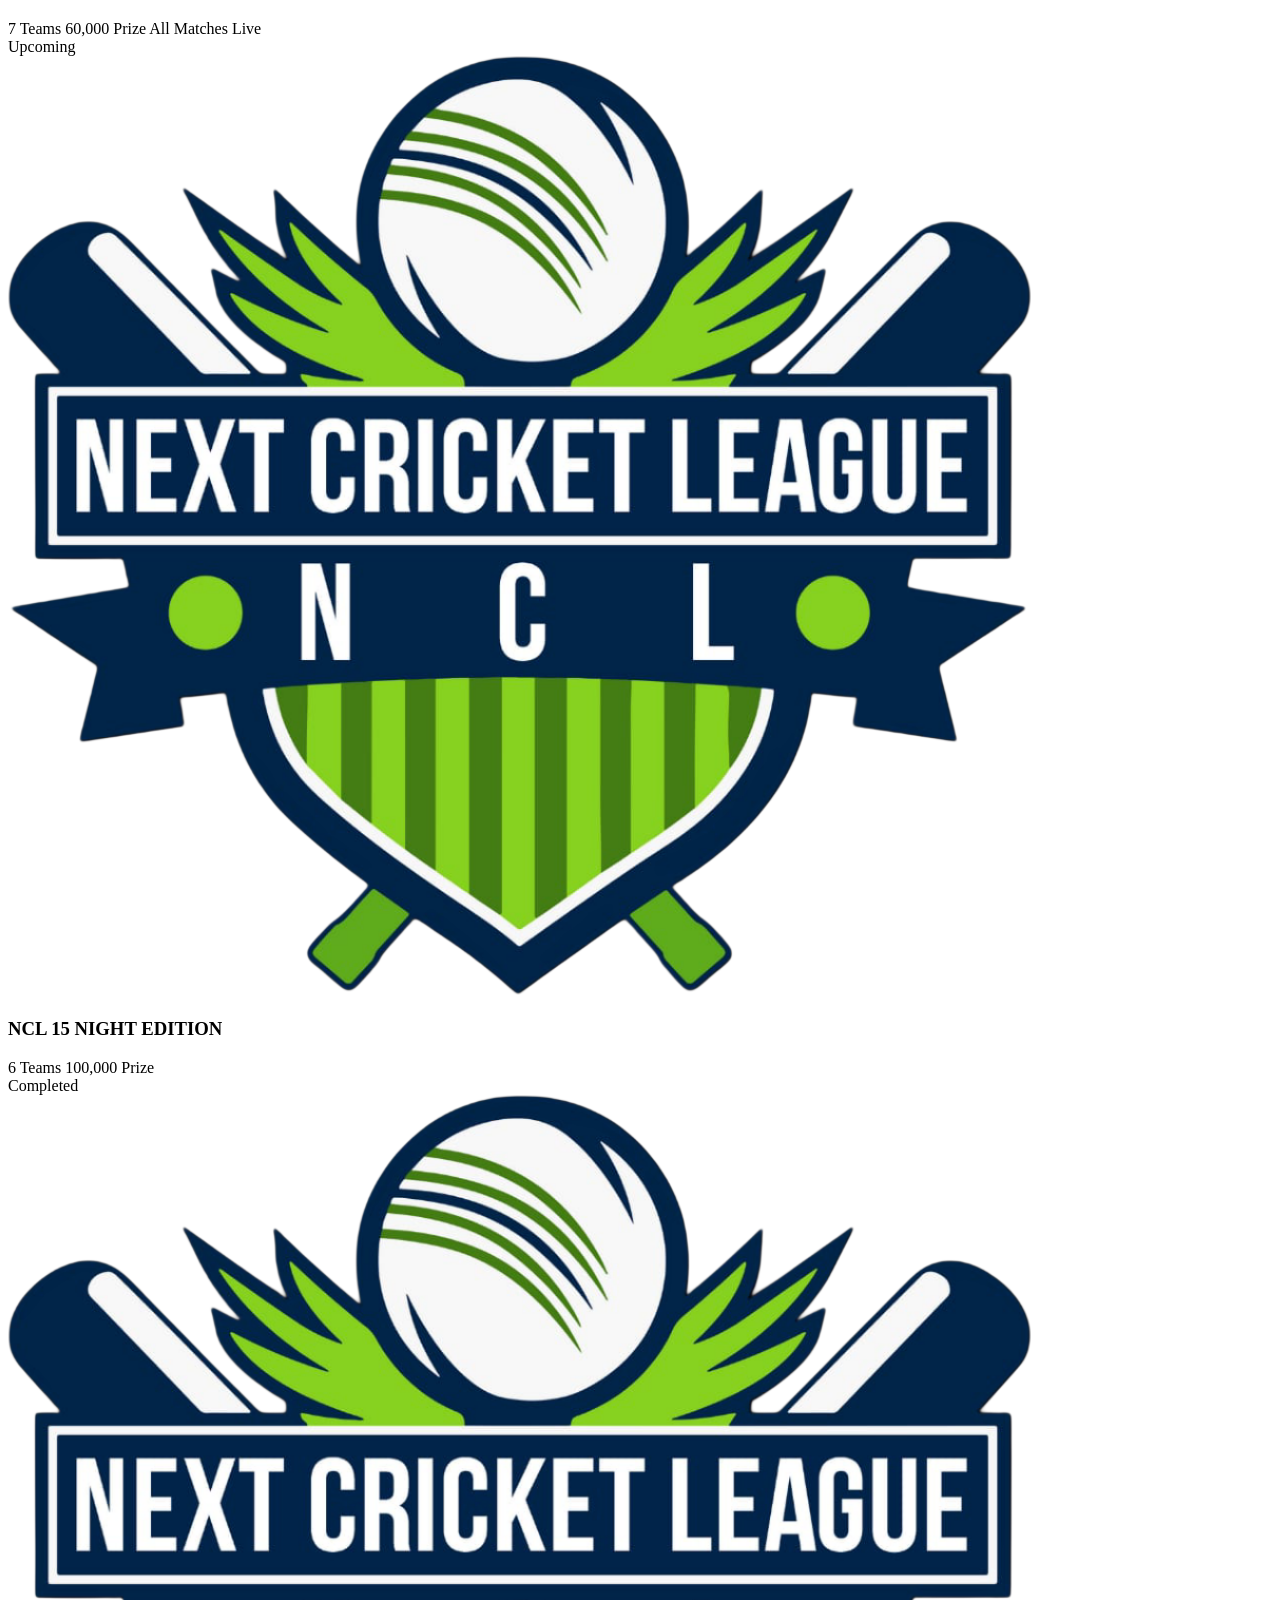
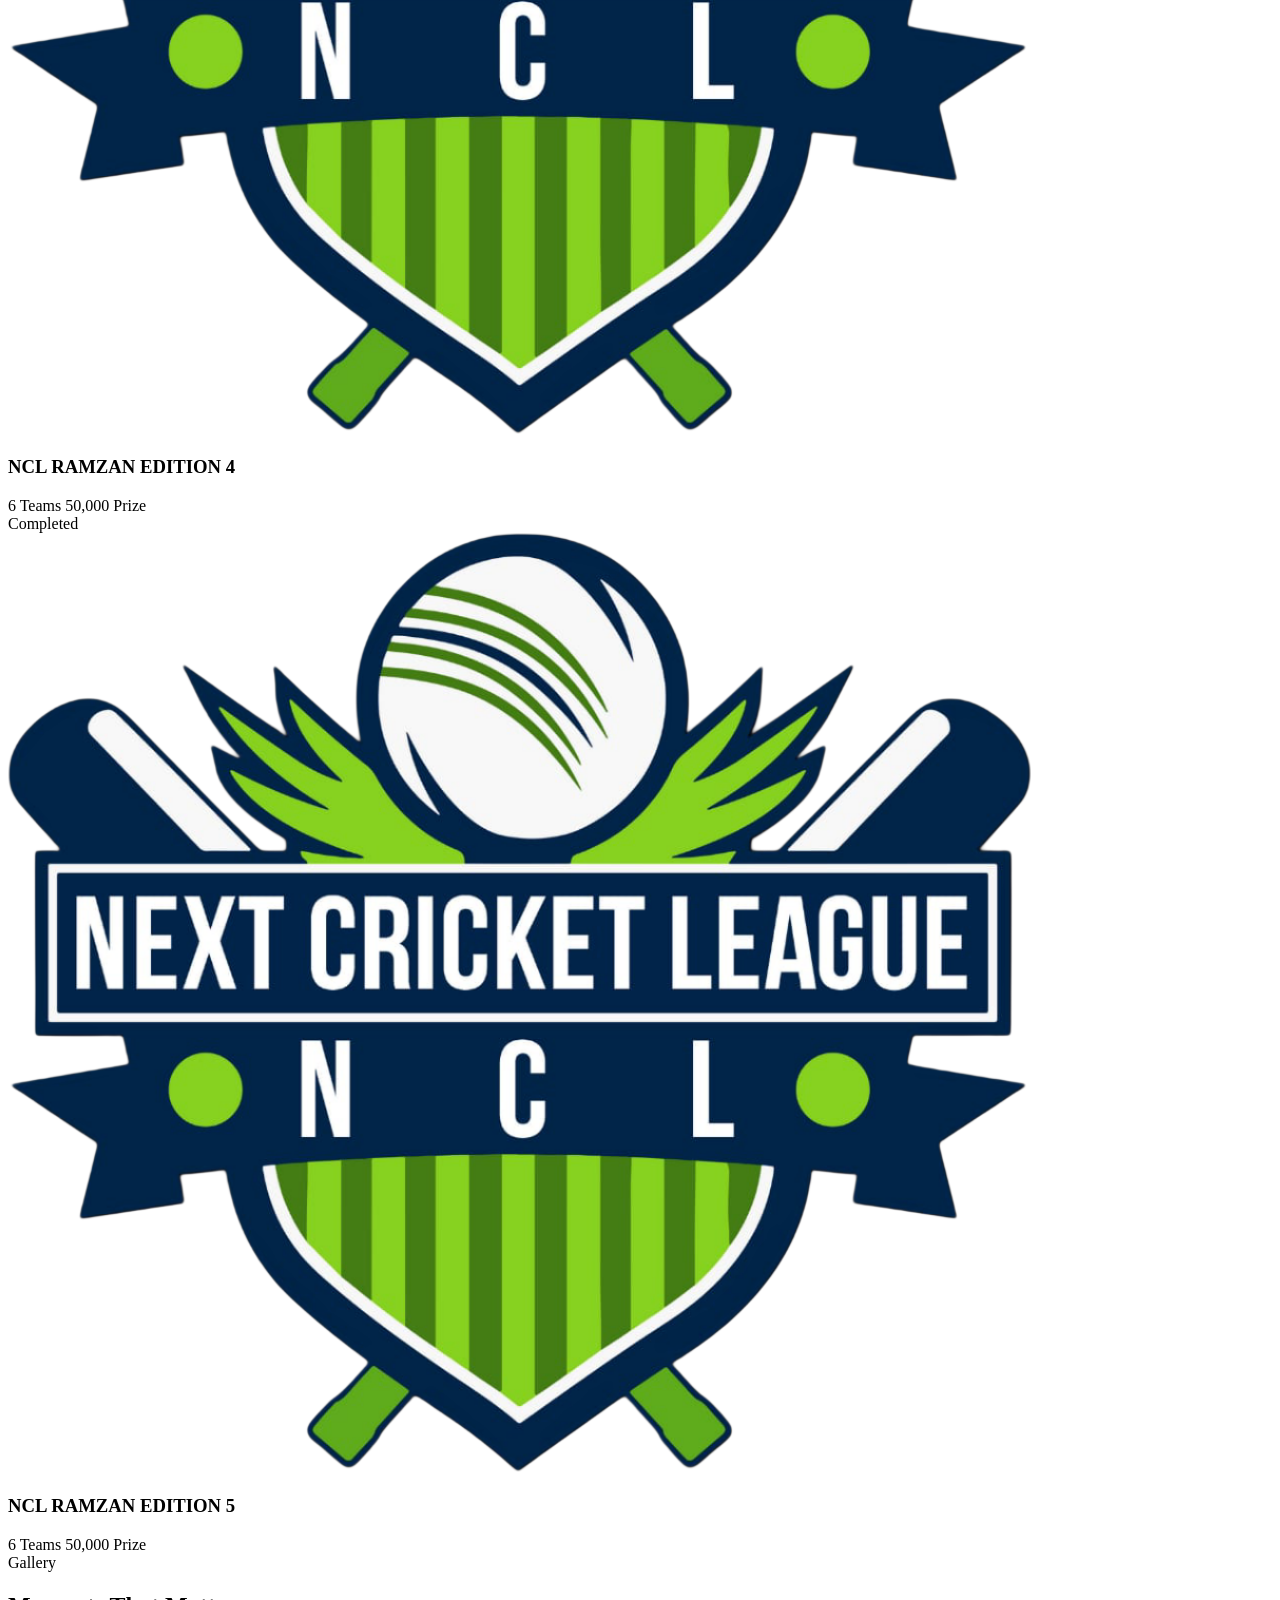
==== commit b44a2558: "sssss" ====
--- a/index.html
+++ b/index.html
@@ -1,18 +1,44 @@
 <!DOCTYPE html>
 <html lang="en">
 
-<head>
-  <meta charset="UTF-8" />
-  <meta name="viewport" content="width=device-width, initial-scale=1.0" />
-  <title>Next Cricket League – Karachi</title>
-  <link rel="stylesheet" href="css/style.css" />
-  <link rel="preconnect" href="https://fonts.googleapis.com" />
-  <link rel="preconnect" href="https://fonts.gstatic.com" crossorigin />
-  <link
-    href="https://fonts.googleapis.com/css2?family=Oswald:wght@400;500;600;700&family=Inter:wght@300;400;500;600&display=swap"
-    rel="stylesheet" />
-  <link rel="stylesheet" href="https://cdnjs.cloudflare.com/ajax/libs/font-awesome/6.5.1/css/all.min.css" />
-</head>
+<!-- Basic SEO -->
+<title>Next Cricket League (NCL) – Karachi's Premier Cricket League</title>
+<meta name="description"
+  content="Next Cricket League (NCL) is Karachi's premier cricket league featuring competitive tournaments, live matches, auctions, night editions, and exciting cricket action." />
+
+<meta name="keywords"
+  content="Next Cricket League, NCL, Karachi Cricket, Cricket League Pakistan, Cricket Tournament, NCL Auction Based, NCL Express Edition" />
+
+<meta name="author" content="Next Cricket League" />
+<meta name="robots" content="index, follow" />
+
+<!-- Theme Color -->
+<meta name="theme-color" content="#0A2E1A" />
+
+<!-- Favicon -->
+<link rel="icon" type="image/png" href="/NCl logo.png" />
+<link rel="apple-touch-icon" href="/NCl logo.png" />
+
+<!-- Open Graph / Facebook / WhatsApp -->
+<meta property="og:type" content="website" />
+<meta property="og:title" content="Next Cricket League (NCL)" />
+<meta property="og:description"
+  content="Karachi's premier cricket league featuring live tournaments, auctions, team competitions, and exciting cricket action." />
+
+<meta property="og:image" content="https://nextcricketleague.vercel.app/img/preview.jpg" />
+<meta property="og:url" content="https://nextcricketleague.vercel.app" />
+<meta property="og:site_name" content="Next Cricket League" />
+
+<!-- Twitter -->
+<meta name="twitter:card" content="summary_large_image" />
+<meta name="twitter:title" content="Next Cricket League (NCL)" />
+<meta name="twitter:description"
+  content="Karachi's premier cricket league featuring live tournaments, auctions, team competitions, and exciting cricket action." />
+
+<meta name="twitter:image" content="https://nextcricketleague.vercel.app/preview-image.jpg" />
+
+<!-- Canonical URL -->
+<link rel="canonical" href="https://nextcricketleague.vercel.app" />
 
 <body>
 
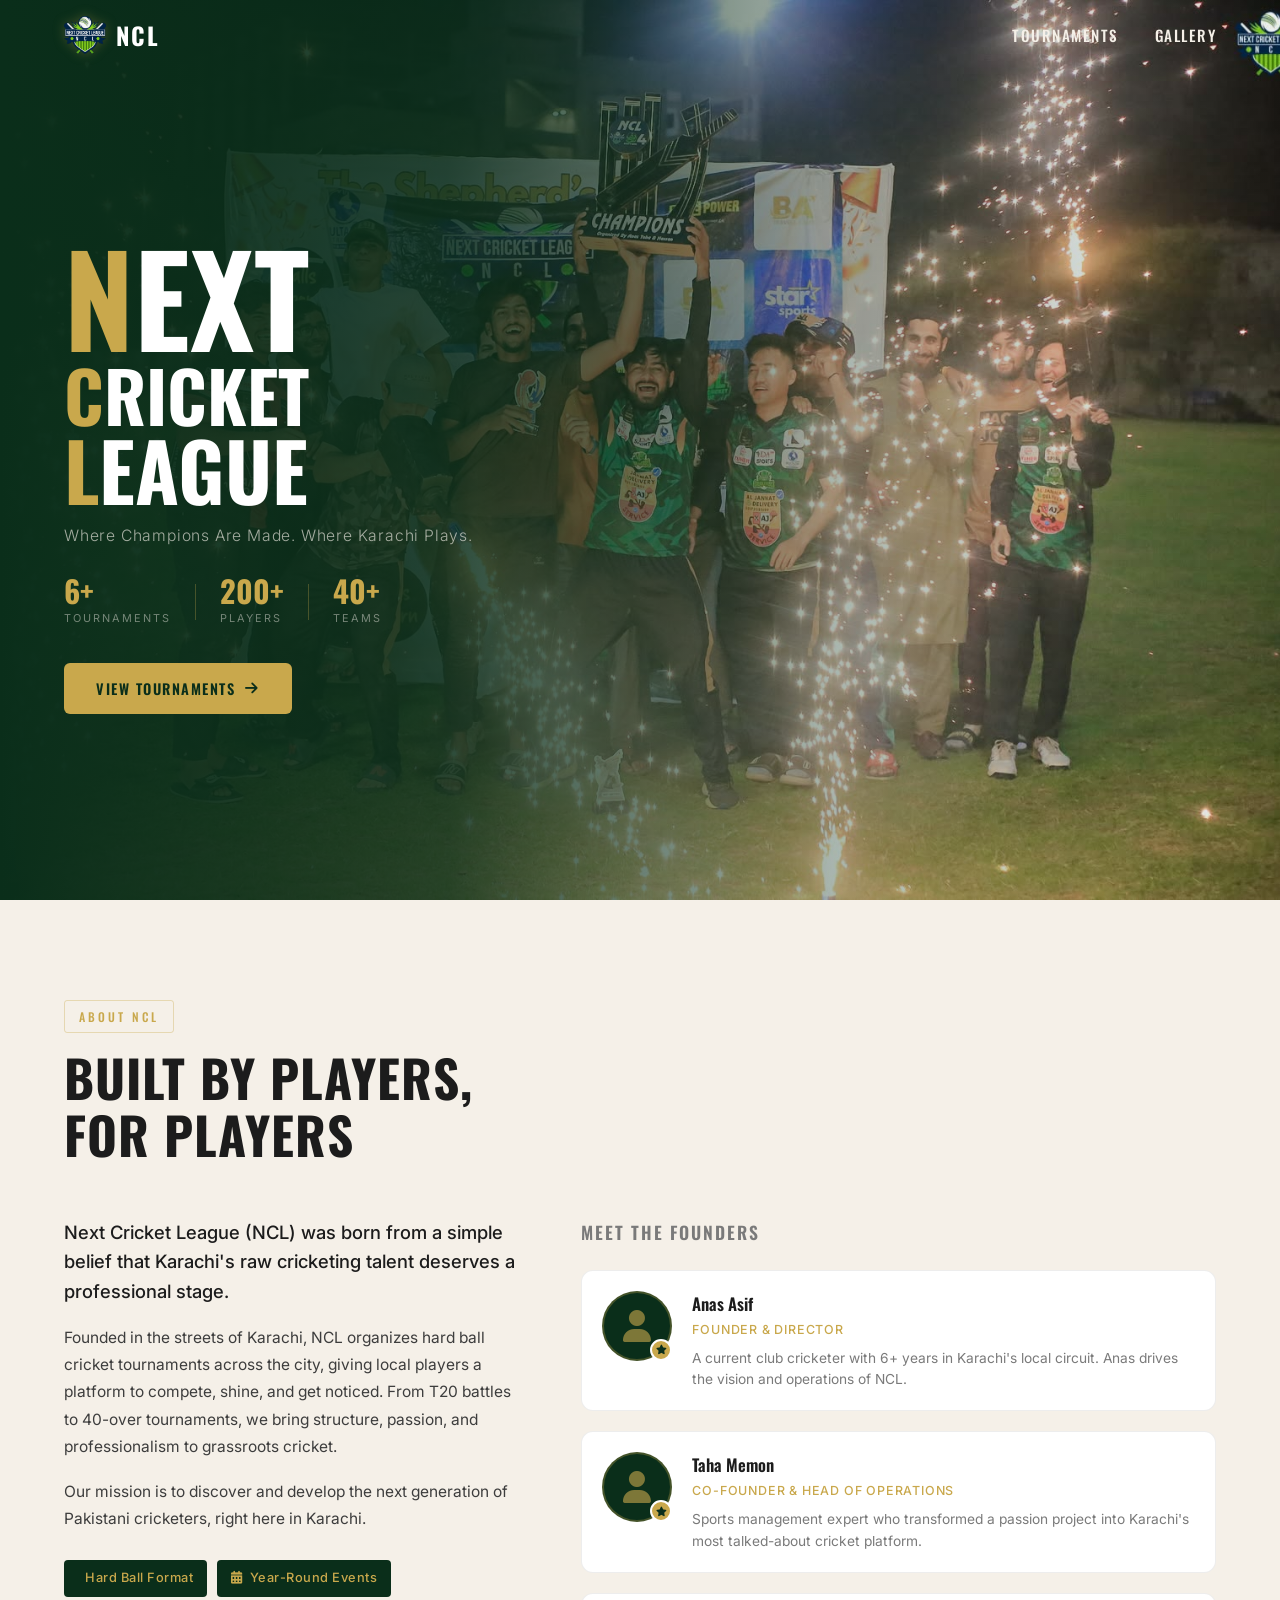
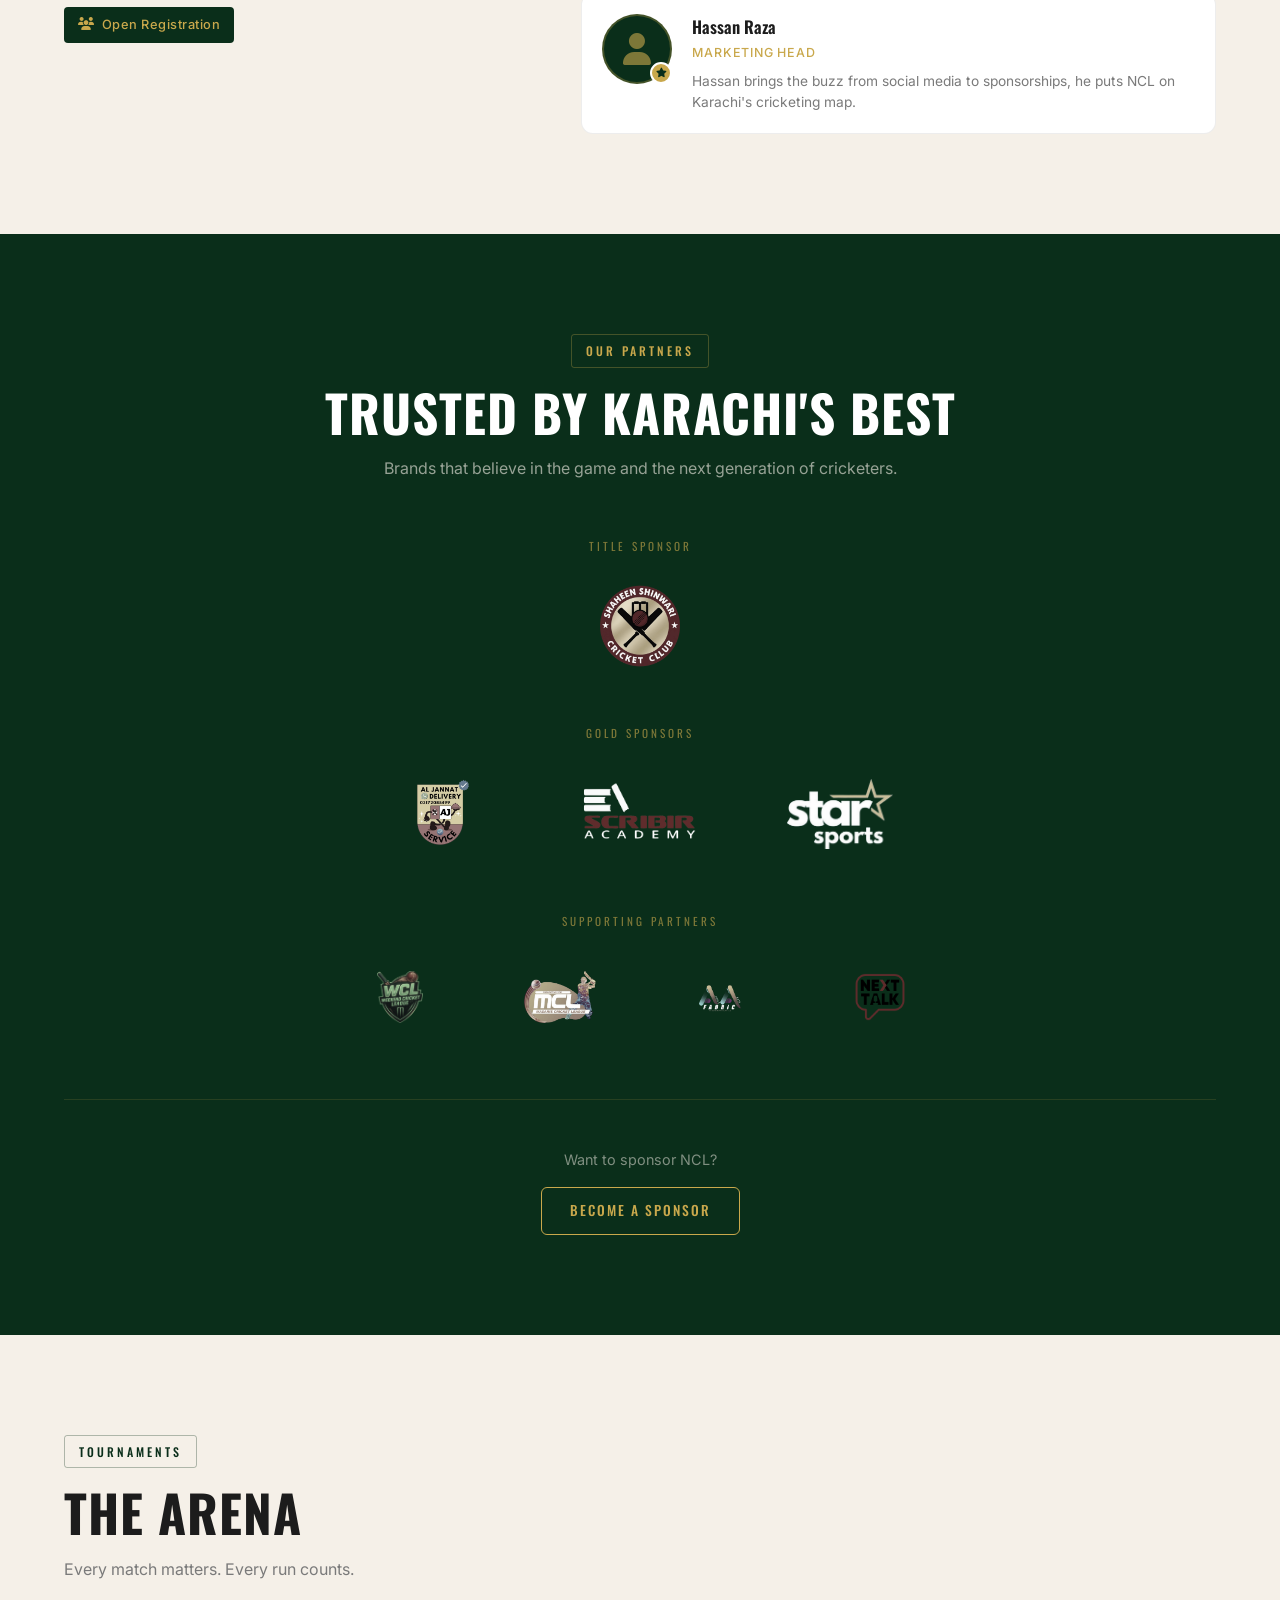
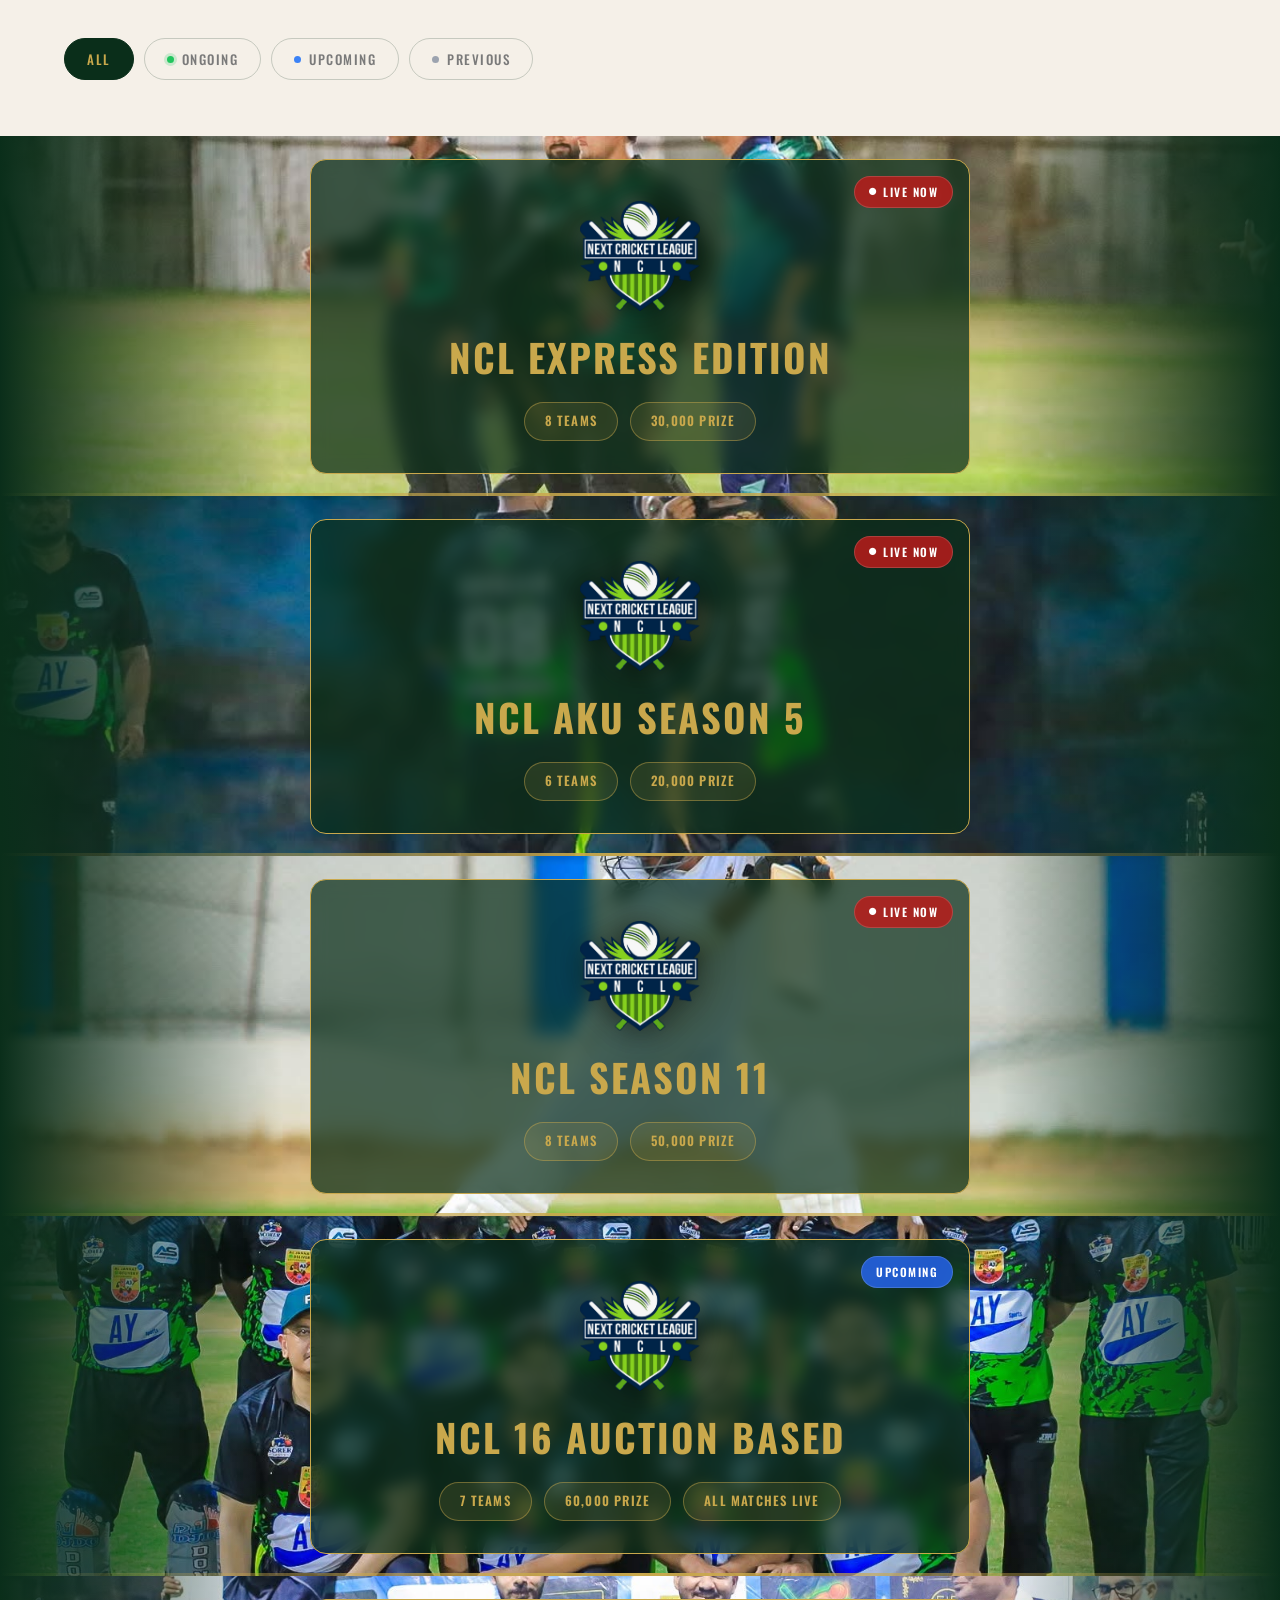
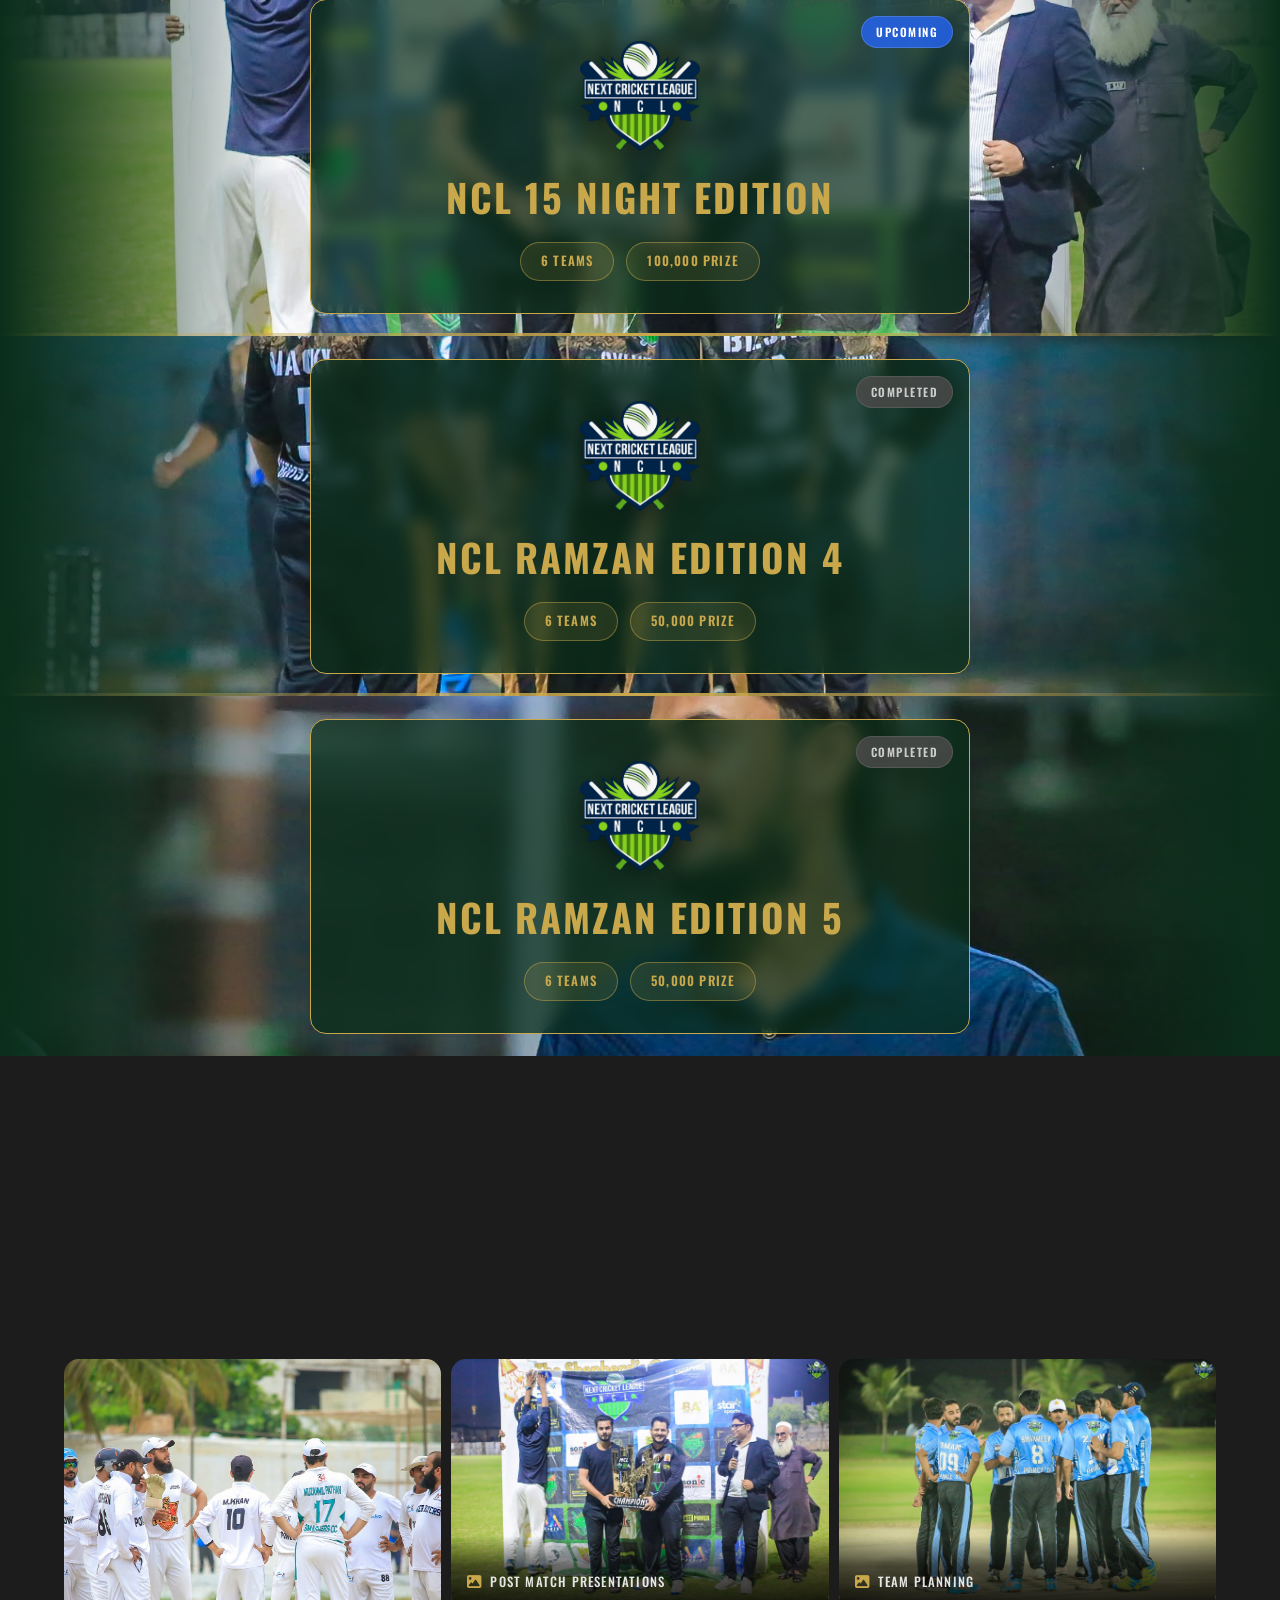
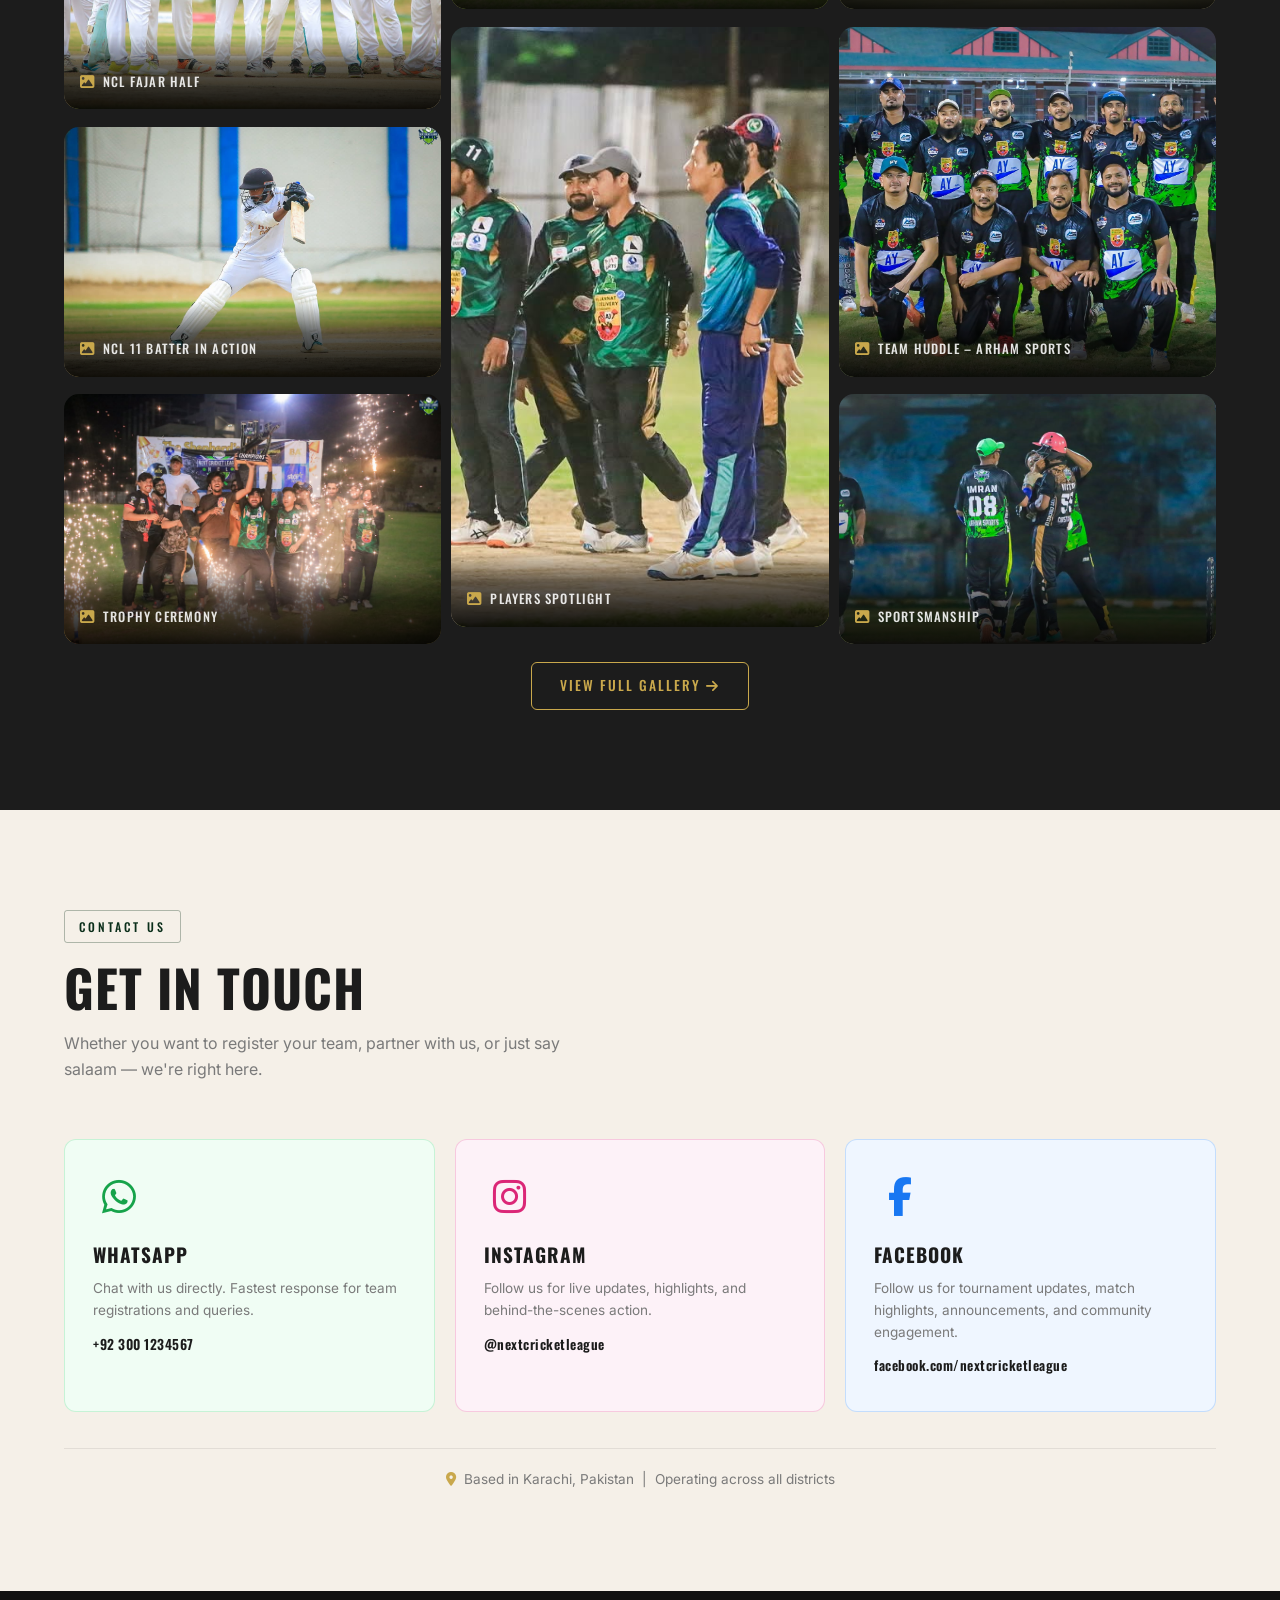
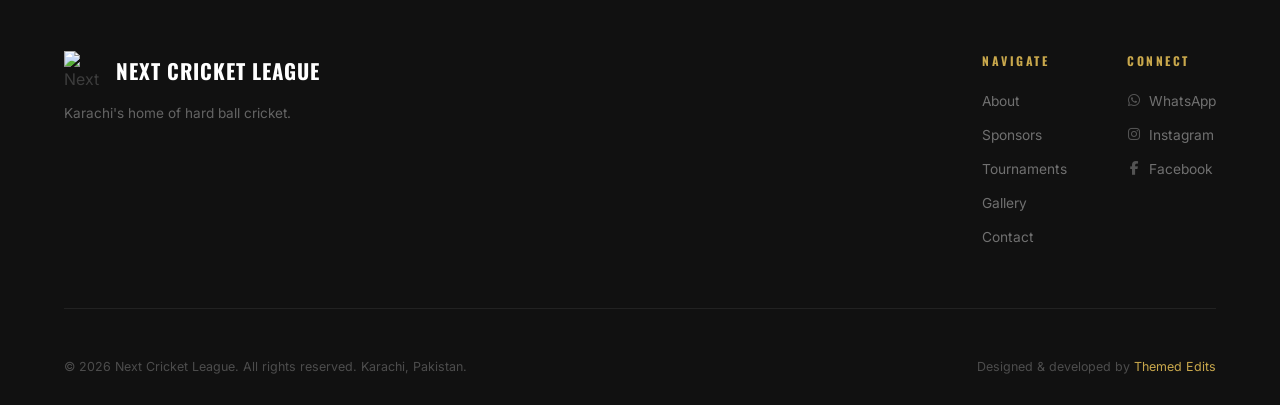
==== commit 4368885d: "ssss" ====
--- a/index.html
+++ b/index.html
@@ -17,7 +17,6 @@
 
 <!-- Favicon -->
 <link rel="icon" type="image/png" href="/NCl logo.png" />
-<link rel="apple-touch-icon" href="/NCl logo.png" />
 
 <!-- Open Graph / Facebook / WhatsApp -->
 <meta property="og:type" content="website" />
@@ -39,6 +38,13 @@
 
 <!-- Canonical URL -->
 <link rel="canonical" href="https://nextcricketleague.vercel.app" />
+<link rel="stylesheet" href="css/style.css" />
+<link rel="preconnect" href="https://fonts.googleapis.com" />
+<link rel="preconnect" href="https://fonts.gstatic.com" crossorigin />
+<link
+  href="https://fonts.googleapis.com/css2?family=Oswald:wght@400;500;600;700&family=Inter:wght@300;400;500;600&display=swap"
+  rel="stylesheet" />
+<link rel="stylesheet" href="https://cdnjs.cloudflare.com/ajax/libs/font-awesome/6.5.1/css/all.min.css" />
 
 <body>
 
@@ -253,187 +259,187 @@
     </div>
   </section>
 
-<section class="tournaments" id="tournaments">
-  <div class="container">
-    <div class="section-header section-header--light">
-      <span class="section-tag section-tag--dark">Tournaments</span>
-      <h2 class="section-title">The Arena</h2>
-      <p class="section-subtitle">Every match matters. Every run counts.</p>
-    </div>
-
-    <div class="tournament-filters">
-      <button class="filter-btn filter-btn--active" data-filter="all">All</button>
-      <button class="filter-btn" data-filter="ongoing">
-        <span class="status-dot status-dot--ongoing"></span>Ongoing
-      </button>
-      <button class="filter-btn" data-filter="upcoming">
-        <span class="status-dot status-dot--upcoming"></span>Upcoming
-      </button>
-      <button class="filter-btn" data-filter="previous">
-        <span class="status-dot status-dot--previous"></span>Previous
-      </button>
-    </div>
-  </div>
-
-  <div class="tournaments-stack" id="tournamentsGrid">
-
-    <!-- ── LIVE 1 ── -->
-    <div class="t-card" data-status="ongoing">
-      <div class="t-bg-slides">
-        <div class="t-bg-slide" style="background-image: url('img/image copy 3.png')"></div>
-        <div class="t-bg-slide active" style="background-image: url('img/image copy 7.png')"></div>
-        <div class="t-bg-slide" style="background-image: url('img/image copy.png')"></div>
-        <div class="t-bg-slide" style="background-image: url('img/image copy 5.png')"></div>
-      </div>
-      <div class="t-bg-fade"></div>
-      <div class="t-panel">
-        <span class="t-status t-status--ongoing"><i class="fa-solid fa-circle fa-2xs"></i> Live Now</span>
-        <div class="t-panel-logo">
-          <img src="/NCl logo.png" alt="">
-        </div>
-        <h3 class="t-name">NCL EXPRESS EDITION</h3>
-        <div class="t-tags">
-          <span class="t-tag">8 Teams</span>
-          <span class="t-tag">30,000 Prize</span>
-        </div>
-      </div>
-    </div>
-
-    <!-- ── LIVE 2 ── -->
-    <div class="t-card" data-status="ongoing">
-      <div class="t-bg-slides">
-        <div class="t-bg-slide active" style="background-image: url('img/image copy 2.png')"></div>
-        <div class="t-bg-slide" style="background-image: url('img/image copy 8.png')"></div>
-        <div class="t-bg-slide" style="background-image: url('img/image copy 4.png')"></div>
-        <div class="t-bg-slide" style="background-image: url('img/image copy 6.png')"></div>
-      </div>
-      <div class="t-bg-fade"></div>
-      <div class="t-panel">
-        <span class="t-status t-status--ongoing"><i class="fa-solid fa-circle fa-2xs"></i> Live Now</span>
-        <div class="t-panel-logo">
-          <img src="/NCl logo.png" alt="">
-        </div>
-        <h3 class="t-name">NCL AKU SEASON 5</h3>
-        <div class="t-tags">
-          <span class="t-tag">6 Teams</span>
-          <span class="t-tag">20,000 Prize</span>
-        </div>
-      </div>
-    </div>
-
-    <!-- ── LIVE 3 ── -->
-    <div class="t-card" data-status="ongoing">
-      <div class="t-bg-slides">
-        <div class="t-bg-slide" style="background-image: url('img/image copy 9.png')"></div>
-        <div class="t-bg-slide active" style="background-image: url('img/image copy.png')"></div>
-        <div class="t-bg-slide" style="background-image: url('img/image copy 3.png')"></div>
-        <div class="t-bg-slide" style="background-image: url('img/image copy 6.png')"></div>
-      </div>
-      <div class="t-bg-fade"></div>
-      <div class="t-panel">
-        <span class="t-status t-status--ongoing"><i class="fa-solid fa-circle fa-2xs"></i> Live Now</span>
-        <div class="t-panel-logo">
-          <img src="/NCl logo.png" alt="">
-        </div>
-        <h3 class="t-name">NCL SEASON 11</h3>
-        <div class="t-tags">
-          <span class="t-tag">8 Teams</span>
-          <span class="t-tag">50,000 Prize</span>
-        </div>
-      </div>
-    </div>
-
-    <!-- ── UPCOMING 1 ── -->
-    <div class="t-card" data-status="upcoming">
-      <div class="t-bg-slides">
-        <div class="t-bg-slide active" style="background-image: url('img/image copy 5.png')"></div>
-        <div class="t-bg-slide" style="background-image: url('img/image copy 2.png')"></div>
-        <div class="t-bg-slide" style="background-image: url('img/image copy 7.png')"></div>
-        <div class="t-bg-slide" style="background-image: url('img/image copy 4.png')"></div>
-      </div>
-      <div class="t-bg-fade"></div>
-      <div class="t-panel">
-        <span class="t-status t-status--upcoming">Upcoming</span>
-        <div class="t-panel-logo">
-          <img src="/NCl logo.png" alt="">
-        </div>
-        <h3 class="t-name">NCL 16 AUCTION BASED</h3>
-        <div class="t-tags">
-          <span class="t-tag">7 Teams</span>
-          <span class="t-tag">60,000 Prize</span>
-          <span class="t-tag">All Matches Live</span>
-        </div>
-      </div>
-    </div>
-
-    <!-- ── UPCOMING 2 ── -->
-    <div class="t-card" data-status="upcoming">
-      <div class="t-bg-slides">
-        <div class="t-bg-slide" style="background-image: url('img/image copy 6.png')"></div>
-        <div class="t-bg-slide active" style="background-image: url('img/image copy 8.png')"></div>
-        <div class="t-bg-slide" style="background-image: url('img/image copy 3.png')"></div>
-        <div class="t-bg-slide" style="background-image: url('img/image copy 9.png')"></div>
-      </div>
-      <div class="t-bg-fade"></div>
-      <div class="t-panel">
-        <span class="t-status t-status--upcoming">Upcoming</span>
-        <div class="t-panel-logo">
-          <img src="/NCl logo.png" alt="">
-        </div>
-        <h3 class="t-name">NCL 15 NIGHT EDITION</h3>
-        <div class="t-tags">
-          <span class="t-tag">6 Teams</span>
-          <span class="t-tag">100,000 Prize</span>
-        </div>
-      </div>
-    </div>
-
-    <!-- ── COMPLETED 1 ── -->
-    <div class="t-card" data-status="previous">
-      <div class="t-bg-slides">
-        <div class="t-bg-slide active" style="background-image: url('img/image copy 4.png')"></div>
-        <div class="t-bg-slide" style="background-image: url('img/image copy 2.png')"></div>
-        <div class="t-bg-slide" style="background-image: url('img/image copy 7.png')"></div>
-        <div class="t-bg-slide" style="background-image: url('img/image copy.png')"></div>
-      </div>
-      <div class="t-bg-fade"></div>
-      <div class="t-panel">
-        <span class="t-status t-status--previous">Completed</span>
-        <div class="t-panel-logo">
-          <img src="/NCl logo.png" alt="">
-        </div>
-        <h3 class="t-name">NCL RAMZAN EDITION 4</h3>
-        <div class="t-tags">
-          <span class="t-tag">6 Teams</span>
-          <span class="t-tag">50,000 Prize</span>
-        </div>
-      </div>
-    </div>
-
-    <!-- ── COMPLETED 2 ── -->
-    <div class="t-card" data-status="previous">
-      <div class="t-bg-slides">
-        <div class="t-bg-slide" style="background-image: url('img/image copy 9.png')"></div>
-        <div class="t-bg-slide active" style="background-image: url('img/image copy 3.png')"></div>
-        <div class="t-bg-slide" style="background-image: url('img/image copy 6.png')"></div>
-        <div class="t-bg-slide" style="background-image: url('img/image copy 8.png')"></div>
-      </div>
-      <div class="t-bg-fade"></div>
-      <div class="t-panel">
-        <span class="t-status t-status--previous">Completed</span>
-        <div class="t-panel-logo">
-          <img src="/NCl logo.png" alt="">
-        </div>
-        <h3 class="t-name">NCL RAMZAN EDITION 5</h3>
-        <div class="t-tags">
-          <span class="t-tag">6 Teams</span>
-          <span class="t-tag">50,000 Prize</span>
-        </div>
-      </div>
-    </div>
-
-  </div>
-</section>
+  <section class="tournaments" id="tournaments">
+    <div class="container">
+      <div class="section-header section-header--light">
+        <span class="section-tag section-tag--dark">Tournaments</span>
+        <h2 class="section-title">The Arena</h2>
+        <p class="section-subtitle">Every match matters. Every run counts.</p>
+      </div>
+
+      <div class="tournament-filters">
+        <button class="filter-btn filter-btn--active" data-filter="all">All</button>
+        <button class="filter-btn" data-filter="ongoing">
+          <span class="status-dot status-dot--ongoing"></span>Ongoing
+        </button>
+        <button class="filter-btn" data-filter="upcoming">
+          <span class="status-dot status-dot--upcoming"></span>Upcoming
+        </button>
+        <button class="filter-btn" data-filter="previous">
+          <span class="status-dot status-dot--previous"></span>Previous
+        </button>
+      </div>
+    </div>
+
+    <div class="tournaments-stack" id="tournamentsGrid">
+
+      <!-- ── LIVE 1 ── -->
+      <div class="t-card" data-status="ongoing">
+        <div class="t-bg-slides">
+          <div class="t-bg-slide" style="background-image: url('img/image copy 3.png')"></div>
+          <div class="t-bg-slide active" style="background-image: url('img/image copy 7.png')"></div>
+          <div class="t-bg-slide" style="background-image: url('img/image copy.png')"></div>
+          <div class="t-bg-slide" style="background-image: url('img/image copy 5.png')"></div>
+        </div>
+        <div class="t-bg-fade"></div>
+        <div class="t-panel">
+          <span class="t-status t-status--ongoing"><i class="fa-solid fa-circle fa-2xs"></i> Live Now</span>
+          <div class="t-panel-logo">
+            <img src="/NCl logo.png" alt="">
+          </div>
+          <h3 class="t-name">NCL EXPRESS EDITION</h3>
+          <div class="t-tags">
+            <span class="t-tag">8 Teams</span>
+            <span class="t-tag">30,000 Prize</span>
+          </div>
+        </div>
+      </div>
+
+      <!-- ── LIVE 2 ── -->
+      <div class="t-card" data-status="ongoing">
+        <div class="t-bg-slides">
+          <div class="t-bg-slide active" style="background-image: url('img/image copy 2.png')"></div>
+          <div class="t-bg-slide" style="background-image: url('img/image copy 8.png')"></div>
+          <div class="t-bg-slide" style="background-image: url('img/image copy 4.png')"></div>
+          <div class="t-bg-slide" style="background-image: url('img/image copy 6.png')"></div>
+        </div>
+        <div class="t-bg-fade"></div>
+        <div class="t-panel">
+          <span class="t-status t-status--ongoing"><i class="fa-solid fa-circle fa-2xs"></i> Live Now</span>
+          <div class="t-panel-logo">
+            <img src="/NCl logo.png" alt="">
+          </div>
+          <h3 class="t-name">NCL AKU SEASON 5</h3>
+          <div class="t-tags">
+            <span class="t-tag">6 Teams</span>
+            <span class="t-tag">20,000 Prize</span>
+          </div>
+        </div>
+      </div>
+
+      <!-- ── LIVE 3 ── -->
+      <div class="t-card" data-status="ongoing">
+        <div class="t-bg-slides">
+          <div class="t-bg-slide" style="background-image: url('img/image copy 9.png')"></div>
+          <div class="t-bg-slide active" style="background-image: url('img/image copy.png')"></div>
+          <div class="t-bg-slide" style="background-image: url('img/image copy 3.png')"></div>
+          <div class="t-bg-slide" style="background-image: url('img/image copy 6.png')"></div>
+        </div>
+        <div class="t-bg-fade"></div>
+        <div class="t-panel">
+          <span class="t-status t-status--ongoing"><i class="fa-solid fa-circle fa-2xs"></i> Live Now</span>
+          <div class="t-panel-logo">
+            <img src="/NCl logo.png" alt="">
+          </div>
+          <h3 class="t-name">NCL SEASON 11</h3>
+          <div class="t-tags">
+            <span class="t-tag">8 Teams</span>
+            <span class="t-tag">50,000 Prize</span>
+          </div>
+        </div>
+      </div>
+
+      <!-- ── UPCOMING 1 ── -->
+      <div class="t-card" data-status="upcoming">
+        <div class="t-bg-slides">
+          <div class="t-bg-slide active" style="background-image: url('img/image copy 5.png')"></div>
+          <div class="t-bg-slide" style="background-image: url('img/image copy 2.png')"></div>
+          <div class="t-bg-slide" style="background-image: url('img/image copy 7.png')"></div>
+          <div class="t-bg-slide" style="background-image: url('img/image copy 4.png')"></div>
+        </div>
+        <div class="t-bg-fade"></div>
+        <div class="t-panel">
+          <span class="t-status t-status--upcoming">Upcoming</span>
+          <div class="t-panel-logo">
+            <img src="/NCl logo.png" alt="">
+          </div>
+          <h3 class="t-name">NCL 16 AUCTION BASED</h3>
+          <div class="t-tags">
+            <span class="t-tag">7 Teams</span>
+            <span class="t-tag">60,000 Prize</span>
+            <span class="t-tag">All Matches Live</span>
+          </div>
+        </div>
+      </div>
+
+      <!-- ── UPCOMING 2 ── -->
+      <div class="t-card" data-status="upcoming">
+        <div class="t-bg-slides">
+          <div class="t-bg-slide" style="background-image: url('img/image copy 6.png')"></div>
+          <div class="t-bg-slide active" style="background-image: url('img/image copy 8.png')"></div>
+          <div class="t-bg-slide" style="background-image: url('img/image copy 3.png')"></div>
+          <div class="t-bg-slide" style="background-image: url('img/image copy 9.png')"></div>
+        </div>
+        <div class="t-bg-fade"></div>
+        <div class="t-panel">
+          <span class="t-status t-status--upcoming">Upcoming</span>
+          <div class="t-panel-logo">
+            <img src="/NCl logo.png" alt="">
+          </div>
+          <h3 class="t-name">NCL 15 NIGHT EDITION</h3>
+          <div class="t-tags">
+            <span class="t-tag">6 Teams</span>
+            <span class="t-tag">100,000 Prize</span>
+          </div>
+        </div>
+      </div>
+
+      <!-- ── COMPLETED 1 ── -->
+      <div class="t-card" data-status="previous">
+        <div class="t-bg-slides">
+          <div class="t-bg-slide active" style="background-image: url('img/image copy 4.png')"></div>
+          <div class="t-bg-slide" style="background-image: url('img/image copy 2.png')"></div>
+          <div class="t-bg-slide" style="background-image: url('img/image copy 7.png')"></div>
+          <div class="t-bg-slide" style="background-image: url('img/image copy.png')"></div>
+        </div>
+        <div class="t-bg-fade"></div>
+        <div class="t-panel">
+          <span class="t-status t-status--previous">Completed</span>
+          <div class="t-panel-logo">
+            <img src="/NCl logo.png" alt="">
+          </div>
+          <h3 class="t-name">NCL RAMZAN EDITION 4</h3>
+          <div class="t-tags">
+            <span class="t-tag">6 Teams</span>
+            <span class="t-tag">50,000 Prize</span>
+          </div>
+        </div>
+      </div>
+
+      <!-- ── COMPLETED 2 ── -->
+      <div class="t-card" data-status="previous">
+        <div class="t-bg-slides">
+          <div class="t-bg-slide" style="background-image: url('img/image copy 9.png')"></div>
+          <div class="t-bg-slide active" style="background-image: url('img/image copy 3.png')"></div>
+          <div class="t-bg-slide" style="background-image: url('img/image copy 6.png')"></div>
+          <div class="t-bg-slide" style="background-image: url('img/image copy 8.png')"></div>
+        </div>
+        <div class="t-bg-fade"></div>
+        <div class="t-panel">
+          <span class="t-status t-status--previous">Completed</span>
+          <div class="t-panel-logo">
+            <img src="/NCl logo.png" alt="">
+          </div>
+          <h3 class="t-name">NCL RAMZAN EDITION 5</h3>
+          <div class="t-tags">
+            <span class="t-tag">6 Teams</span>
+            <span class="t-tag">50,000 Prize</span>
+          </div>
+        </div>
+      </div>
+
+    </div>
+  </section>
 
   <!-- ══════════════ GALLERY ══════════════ -->
   <section class="gallery" id="gallery">
--- a/css/style.css
+++ b/css/style.css
@@ -0,0 +1,1741 @@
+/* ═══════════════════════════════════════
+   NEXT CRICKET LEAGUE — DESIGN SYSTEM
+   Palette: Field Green + Trophy Gold
+═══════════════════════════════════════ */
+
+:root {
+  --green-deep: #0a2e1a;
+  --green-mid: #0F4A2A;
+  --green-light: #16692F;
+  --gold: #C9A84C;
+  --gold-light: #E8C96A;
+  --gold-pale: #F5E9C5;
+  --cream: #F5F0E8;
+  --charcoal: #1C1C1C;
+  --dark: #111111;
+  --text-body: #3D3D3D;
+  --text-muted: #7A7A7A;
+  --white: #FFFFFF;
+  --red: #B91C1C;
+
+  --font-display: 'Oswald', sans-serif;
+  --font-body: 'Inter', sans-serif;
+
+  --radius-sm: 6px;
+  --radius-md: 12px;
+  --radius-lg: 20px;
+  --shadow-card: 0 4px 24px rgba(0, 0, 0, 0.10);
+  --shadow-hover: 0 12px 40px rgba(0, 0, 0, 0.18);
+
+  --transition: all 0.4s cubic-bezier(0.4, 0, 0.2, 1);
+}
+
+/* ── RESET ── */
+*,
+*::before,
+*::after {
+  box-sizing: border-box;
+  margin: 0;
+  padding: 0;
+}
+
+/* html {
+  scroll-behavior: smooth;
+} */
+
+body {
+  font-family: var(--font-body);
+  color: var(--text-body);
+  background: var(--white);
+  overflow-x: hidden;
+  line-height: 1.6;
+}
+
+img {
+  max-width: 100%;
+  display: block;
+}
+
+a {
+  text-decoration: none;
+  color: inherit;
+}
+
+/* ── CONTAINER ── */
+.container {
+  width: 100%;
+  max-width: 1200px;
+  margin: 0 auto;
+  padding: 0 24px;
+}
+
+/* ════════════════════════════════════════
+   NAVBAR
+════════════════════════════════════════ */
+.navbar {
+  position: fixed;
+  top: 0;
+  left: 0;
+  right: 0;
+  z-index: 1000;
+  padding: 0;
+  background: transparent;
+  transform: translateY(0);
+  transition: transform 0.4s cubic-bezier(0.4, 0, 0.2, 1),
+    background 0.4s ease,
+    backdrop-filter 0.4s ease,
+    box-shadow 0.4s ease;
+}
+
+/* Solid bg — applied once user has scrolled past hero */
+.navbar.scrolled {
+  background: rgba(10, 46, 26, 0.97);
+  backdrop-filter: blur(12px);
+  box-shadow: 0 2px 20px rgba(0, 0, 0, 0.3);
+}
+
+/* Hidden — slides fully up out of view */
+.navbar.hidden {
+  transform: translateY(-100%);
+}
+
+.nav-container {
+  max-width: 1200px;
+  margin: 0 auto;
+  padding: 0 24px;
+  height: 70px;
+  display: flex;
+  align-items: center;
+  justify-content: space-between;
+}
+
+.nav-logo {
+  display: flex;
+  align-items: center;
+  gap: 10px;
+}
+
+.nav-logo-img {
+  width: 42px;
+  height: 42px;
+  object-fit: contain;
+  filter: drop-shadow(0 0 6px rgba(201, 168, 76, 0.3));
+}
+
+.logo-text {
+  font-family: var(--font-display);
+  font-size: 1.5rem;
+  font-weight: 700;
+  color: var(--white);
+  letter-spacing: 2px;
+}
+
+.nav-links {
+  display: flex;
+  gap: 36px;
+}
+
+.nav-link {
+  font-family: var(--font-display);
+  font-size: 0.95rem;
+  font-weight: 500;
+  letter-spacing: 1.5px;
+  text-transform: uppercase;
+  color: var(--cream);
+  position: relative;
+  transition: color 0.3s ease;
+}
+
+
+.nav-link::after {
+  content: '';
+  position: absolute;
+  bottom: -4px;
+  left: 0;
+  width: 0;
+  height: 2px;
+  background: var(--gold);
+  transition: width 0.3s ease;
+}
+
+.nav-link:hover {
+  color: var(--gold);
+}
+
+.nav-link:hover::after {
+  width: 100%;
+}
+
+/* ── Hamburger ── */
+.hamburger {
+  display: none;
+  flex-direction: column;
+  justify-content: center;
+  gap: 5px;
+  background: none;
+  border: none;
+  cursor: pointer;
+  padding: 4px;
+  width: 32px;
+  height: 32px;
+}
+
+.hamburger span {
+  display: block;
+  width: 24px;
+  height: 2px;
+  background: var(--cream);
+  border-radius: 2px;
+  transition: transform 0.35s cubic-bezier(0.4, 0, 0.2, 1),
+    opacity 0.25s ease,
+    background 0.25s ease;
+  transform-origin: center;
+}
+
+/* Cross state */
+.hamburger.active span:nth-child(1) {
+  transform: translateY(7px) rotate(45deg);
+}
+
+.hamburger.active span:nth-child(2) {
+  opacity: 0;
+  transform: scaleX(0);
+}
+
+.hamburger.active span:nth-child(3) {
+  transform: translateY(-7px) rotate(-45deg);
+}
+
+/* ── Mobile menu ── */
+.mobile-menu {
+  display: flex;
+  flex-direction: column;
+  background: rgba(10, 46, 26, 0.98);
+  padding: 0 24px;
+  /* border-top: 1px solid rgba(201, 168, 76, 0.15); */
+  /* hidden state */
+  max-height: 0;
+  overflow: hidden;
+  transition: max-height 0.9s cubic-bezier(0.9, 0, 0.2, 1),
+    padding 0.9s cubic-bezier(0.9, 0, 0.2, 1);
+}
+
+.mobile-menu.open {
+  max-height: 200px;
+  padding: 12px 24px 20px;
+}
+
+.mobile-menu a {
+  font-family: var(--font-display);
+  font-size: 1rem;
+  letter-spacing: 1.5px;
+  text-transform: uppercase;
+  color: var(--cream);
+  padding: 12px 0;
+  border-bottom: 1px solid rgba(255, 255, 255, 0.06);
+  transition: color 0.25s ease;
+  opacity: 0;
+  transform: translateY(-8px);
+  transition: color 0.25s ease,
+    opacity 0.3s ease,
+    transform 0.3s ease;
+}
+
+.mobile-menu.open a {
+  opacity: 1;
+  transform: translateY(0);
+}
+
+/* stagger each link */
+.mobile-menu.open a:nth-child(1) {
+  transition-delay: 0.08s;
+}
+
+.mobile-menu.open a:nth-child(2) {
+  transition-delay: 0.16s;
+}
+
+.mobile-menu.open a:nth-child(3) {
+  transition-delay: 0.24s;
+}
+
+.mobile-menu a:hover {
+  color: var(--gold);
+}
+
+/* ── Responsive ── */
+@media (max-width: 680px) {
+  .nav-links {
+    display: none;
+  }
+
+  .hamburger {
+    display: flex;
+  }
+}
+
+/* ════════════════════════════════════════
+   HERO
+════════════════════════════════════════ */
+.hero {
+  position: relative;
+  height: 100vh;
+  min-height: 560px;
+  display: flex;
+  align-items: center;
+  justify-content: flex-end;
+  overflow: hidden;
+}
+
+/* ── Slideshow ── */
+.hero-slides {
+  position: absolute;
+  inset: 0;
+  z-index: 0;
+}
+
+.hero-slide {
+  position: absolute;
+  inset: 0;
+  background-size: cover;
+  background-position: center;
+  opacity: 0;
+  /* start slightly zoomed in, zoom out as it fades */
+  transform: scale(1.12);
+  transition: opacity 1.4s ease, transform 6.4s ease;
+}
+
+.hero-slide.active {
+  opacity: 1;
+  transform: scale(1);
+}
+
+/* ── Side gradient — strong on left where content lives, fades right ── */
+.hero-gradient {
+  position: absolute;
+  inset: 0;
+  z-index: 1;
+  background: linear-gradient(to right,
+      rgba(10, 46, 26, 1) 0%,
+      rgba(10, 46, 26, 0.86) 35%,
+      rgba(10, 46, 26, 0.35) 65%,
+      rgba(10, 46, 26, 0.05) 100%);
+}
+
+/* ── Content pinned to the left, fully inside 100vh ── */
+.hero-content {
+  position: relative;
+  z-index: 2;
+  text-align: left;
+  padding: 0 64px;
+  width: 100%;
+  margin-top: 3rem;
+  display: flex;
+  flex-direction: column;
+  justify-content: center;
+}
+
+
+.hero-title {
+  display: flex;
+  flex-direction: column;
+  gap: 0;
+  margin-bottom: 14px;
+  line-height: 1;
+}
+
+.title-line {
+  font-family: var(--font-display);
+  font-weight: 700;
+  text-transform: uppercase;
+  line-height: 1;
+  color: var(--white);
+  display: block;
+  opacity: 0;
+}
+
+.highlight-letter {
+  color: var(--gold);
+}
+
+.title-line--1 {
+  font-size: clamp(2.8rem, 19vw, 7.8rem);
+  animation: fadeUp 0.7s 0.5s forwards;
+}
+
+.title-line--2 {
+  font-size: clamp(2.1rem, 5.5vw, 5rem);
+  animation: fadeUp 0.7s 0.65s forwards;
+}
+
+.title-line--3 {
+  font-size: clamp(2.4rem, 6.5vw, 5rem);
+  animation: fadeUp 0.7s 0.8s forwards;
+}
+
+.hero-tagline {
+  font-family: var(--font-body);
+  font-size: clamp(0.82rem, 1.5vw, 0.98rem);
+  font-weight: 300;
+  color: rgba(245, 240, 232, 0.65);
+  letter-spacing: 0.8px;
+  margin-bottom: 28px;
+  opacity: 0;
+  animation: fadeUp 0.7s 1s forwards;
+}
+
+.hero-stats {
+  display: flex;
+  align-items: center;
+  gap: 24px;
+  margin-bottom: 36px;
+  opacity: 0;
+  animation: fadeUp 0.7s 1.1s forwards;
+}
+
+.stat {
+  text-align: left;
+}
+
+.stat-num {
+  display: block;
+  font-family: var(--font-display);
+  font-size: 1.9rem;
+  font-weight: 700;
+  color: var(--gold);
+  line-height: 1;
+}
+
+.stat-label {
+  display: block;
+  font-size: 0.68rem;
+  letter-spacing: 2px;
+  text-transform: uppercase;
+  color: rgba(245, 240, 232, 0.45);
+  margin-top: 3px;
+}
+
+.stat-divider {
+  width: 1px;
+  height: 36px;
+  background: rgba(201, 168, 76, 0.3);
+  flex-shrink: 0;
+}
+
+.hero-cta {
+  display: inline-flex;
+  align-items: center;
+  gap: 10px;
+  background: var(--gold);
+  color: var(--green-deep);
+  font-family: var(--font-display);
+  font-size: 0.9rem;
+  font-weight: 600;
+  letter-spacing: 1.5px;
+  text-transform: uppercase;
+  padding: 14px 32px;
+  border-radius: var(--radius-sm);
+  transition: background 0.3s ease, transform 0.3s ease, box-shadow 0.3s ease;
+  opacity: 0;
+  animation: fadeUp 0.7s 1.2s forwards;
+  align-self: flex-start;
+}
+
+.hero-cta:hover {
+  background: var(--gold-light);
+  transform: translateY(-2px);
+  box-shadow: 0 8px 24px rgba(201, 168, 76, 0.4);
+}
+
+/* ── Scroll hint ── */
+.hero-scroll-hint {
+  position: absolute;
+  bottom: 28px;
+  left: 64px;
+  display: flex;
+  flex-direction: column;
+  align-items: flex-start;
+  gap: 8px;
+  color: rgba(245, 240, 232, 0.35);
+  font-size: 0.65rem;
+  letter-spacing: 3px;
+  text-transform: uppercase;
+  z-index: 2;
+  opacity: 0;
+  animation: fadeUp 0.7s 1.5s forwards;
+}
+
+.scroll-line {
+  width: 1px;
+  height: 36px;
+  background: linear-gradient(to bottom, rgba(201, 168, 76, 0.5), transparent);
+  animation: scrollPulse 2s ease-in-out infinite;
+}
+
+@keyframes scrollPulse {
+
+  0%,
+  100% {
+    transform: scaleY(1);
+    opacity: 0.5;
+  }
+
+  50% {
+    transform: scaleY(0.6);
+    opacity: 1;
+  }
+}
+
+/* ── Responsive ── */
+@media (max-width: 680px) {
+  .hero-content {
+    padding: 0 24px;
+    max-width: 100%;
+  }
+
+  .hero-gradient {
+    background: linear-gradient(to right,
+        rgba(10, 46, 26, 0.96) 0%,
+        rgba(10, 46, 26, 0.85) 60%,
+        rgba(10, 46, 26, 0.5) 100%);
+  }
+
+  .hero-scroll-hint {
+    left: 24px;
+  }
+}
+
+/* ════════════════════════════════════════
+   SECTION SHARED STYLES
+════════════════════════════════════════ */
+.section-header {
+  margin-bottom: 56px;
+}
+
+.section-header--center {
+  text-align: center;
+}
+
+.section-tag {
+  display: inline-block;
+  font-family: var(--font-display);
+  font-size: 0.75rem;
+  font-weight: 500;
+  letter-spacing: 3px;
+  text-transform: uppercase;
+  color: var(--gold);
+  padding: 6px 14px;
+  border: 1px solid rgba(201, 168, 76, 0.35);
+  border-radius: 3px;
+  margin-bottom: 16px;
+}
+
+.section-tag--dark {
+  color: var(--green-deep);
+  border-color: rgba(10, 46, 26, 0.3);
+}
+
+.section-title {
+  font-family: var(--font-display);
+  font-size: clamp(2rem, 5vw, 3.2rem);
+  font-weight: 700;
+  line-height: 1.1;
+  color: var(--charcoal);
+  text-transform: uppercase;
+  letter-spacing: 1px;
+}
+
+.section-header--light .section-title {
+  color: var(--charcoal);
+}
+
+.section-subtitle {
+  margin-top: 16px;
+  font-size: 1rem;
+  color: var(--text-muted);
+  max-width: 520px;
+}
+
+.section-header--center .section-subtitle {
+  margin: 16px auto 0;
+}
+
+/* ════════════════════════════════════════
+   ABOUT
+════════════════════════════════════════ */
+.about {
+  padding: 100px 0;
+  background: var(--cream);
+}
+
+.about-grid {
+  display: grid;
+  grid-template-columns: 1fr 1.4fr;
+  gap: 64px;
+  align-items: start;
+}
+
+.about-text p {
+  color: var(--text-body);
+  margin-bottom: 18px;
+  font-size: 0.97rem;
+  line-height: 1.75;
+}
+
+.about-lead {
+  font-size: 1.15rem !important;
+  font-weight: 500;
+  color: var(--charcoal) !important;
+  line-height: 1.6 !important;
+}
+
+.about-badges {
+  display: flex;
+  flex-wrap: wrap;
+  gap: 10px;
+  margin-top: 28px;
+}
+
+.badge {
+  display: inline-flex;
+  align-items: center;
+  gap: 7px;
+  padding: 8px 14px;
+  background: var(--green-deep);
+  color: var(--gold);
+  border-radius: 4px;
+  font-size: 0.8rem;
+  font-weight: 500;
+  letter-spacing: 0.5px;
+}
+
+.badge i {
+  flex-shrink: 0;
+}
+
+.founders-title {
+  font-family: var(--font-display);
+  font-size: 1.1rem;
+  font-weight: 600;
+  letter-spacing: 2px;
+  text-transform: uppercase;
+  color: var(--text-muted);
+  margin-bottom: 24px;
+}
+
+.founders-grid {
+  display: flex;
+  flex-direction: column;
+  gap: 20px;
+}
+
+.founder-card {
+  display: flex;
+  gap: 20px;
+  align-items: flex-start;
+  background: var(--white);
+  border: 1px solid rgba(0, 0, 0, 0.07);
+  border-radius: var(--radius-md);
+  padding: 20px;
+  transition: var(--transition);
+}
+
+.founder-card:hover {
+  border-color: rgba(201, 168, 76, 0.4);
+  box-shadow: var(--shadow-card);
+  transform: translateY(-2px);
+}
+
+.founder-avatar {
+  position: relative;
+  flex-shrink: 0;
+}
+
+.avatar-placeholder {
+  width: 70px;
+  height: 70px;
+  border-radius: 50%;
+  background: var(--green-deep);
+  display: flex;
+  align-items: center;
+  justify-content: center;
+  overflow: hidden;
+  border: 2px solid rgba(201, 168, 76, 0.3);
+  color: rgba(201, 168, 76, 0.6);
+  font-size: 2rem;
+}
+
+.founder-badge-icon {
+  position: absolute;
+  bottom: 0;
+  right: 0;
+  width: 22px;
+  height: 22px;
+  background: var(--gold);
+  border-radius: 50%;
+  display: flex;
+  align-items: center;
+  justify-content: center;
+  border: 2px solid var(--white);
+  color: var(--green-deep);
+  font-size: 0.6rem;
+}
+
+.founder-name {
+  font-family: var(--font-display);
+  font-size: 1.05rem;
+  font-weight: 600;
+  color: var(--charcoal);
+  margin-bottom: 2px;
+}
+
+.founder-role {
+  font-size: 0.78rem;
+  font-weight: 500;
+  color: var(--gold);
+  text-transform: uppercase;
+  letter-spacing: 0.8px;
+  margin-bottom: 8px;
+}
+
+.founder-bio {
+  font-size: 0.86rem;
+  color: var(--text-muted);
+  line-height: 1.55;
+}
+
+/* ════════════════════════════════════════
+   SPONSORS
+════════════════════════════════════════ */
+.sponsors {
+  padding: 100px 0;
+  background: var(--green-deep);
+}
+
+.sponsors .section-tag {
+  color: var(--gold);
+  border-color: rgba(201, 168, 76, 0.3);
+}
+
+.sponsors .section-title {
+  color: var(--white);
+}
+
+.sponsors .section-subtitle {
+  color: rgba(245, 240, 232, 0.6);
+}
+
+.sponsors-tier {
+  margin-bottom: 48px;
+}
+
+.tier-label {
+  display: block;
+  font-family: var(--font-display);
+  font-size: 0.7rem;
+  letter-spacing: 3px;
+  text-transform: uppercase;
+  color: rgba(201, 168, 76, 0.6);
+  margin-bottom: 20px;
+  text-align: center;
+}
+
+.sponsors-row {
+  display: flex;
+  justify-content: center;
+  gap: 20px;
+  flex-wrap: wrap;
+}
+
+.sponsor-card {
+  background: transparent;
+  border-radius: var(--radius-md);
+  padding: 1rem;
+  transition: var(--transition);
+  cursor: pointer;
+  min-width: 180px;
+}
+
+.sponsor-card--title {
+  min-width: 280px;
+  padding: 6px 0;
+}
+
+.sponsor-card--sm {
+  padding: 20px 24px;
+  min-width: 140px;
+}
+
+.sponsor-card:hover {
+  transform: translateY(-3px);
+}
+
+/* remove old placeholder styles and add these */
+.sponsor-img {
+  width: 100%;
+  height: 70px;
+  object-fit: contain;
+  filter: grayscale(0.8);
+  transition: filter 0.3s ease, transform 0.3s ease;
+}
+
+.sponsor-card--title .sponsor-img {
+  height: 90px;
+}
+
+.sponsor-card--sm .sponsor-img {
+  height: 52px;
+}
+
+.sponsor-card:hover .sponsor-img {
+  filter: grayscale(0);
+  transform: scale(1.04);
+}
+
+.sponsors-cta {
+  text-align: center;
+  margin-top: 56px;
+  padding-top: 48px;
+  border-top: 1px solid rgba(201, 168, 76, 0.15);
+}
+
+.sponsors-cta p {
+  color: rgba(245, 240, 232, 0.5);
+  font-size: 0.9rem;
+  margin-bottom: 16px;
+}
+
+/* ── Shared buttons ── */
+.btn-outline {
+  display: inline-block;
+  font-family: var(--font-display);
+  font-size: 0.85rem;
+  font-weight: 500;
+  letter-spacing: 2px;
+  text-transform: uppercase;
+  padding: 12px 28px;
+  border: 1.5px solid var(--gold);
+  color: var(--gold);
+  border-radius: var(--radius-sm);
+  transition: var(--transition);
+}
+
+.btn-outline:hover {
+  background: var(--gold);
+  color: var(--green-deep);
+}
+
+.btn-outline--dark {
+  border-color: var(--green-deep);
+  color: var(--green-deep);
+}
+
+.btn-outline--dark:hover {
+  background: var(--green-deep);
+  color: var(--white);
+}
+
+/* ════════════════════════════════════════
+   TOURNAMENTS
+════════════════════════════════════════ */
+.tournaments {
+  padding: 100px 0 0;
+  background: var(--cream);
+}
+
+.tournaments .container {
+  padding-bottom: 56px;
+}
+
+.tournament-filters {
+  display: flex;
+  gap: 10px;
+  margin-bottom: 0;
+  flex-wrap: wrap;
+}
+
+.filter-btn {
+  display: inline-flex;
+  align-items: center;
+  gap: 8px;
+  padding: 10px 22px;
+  border-radius: 40px;
+  font-family: var(--font-display);
+  font-size: 0.82rem;
+  font-weight: 500;
+  letter-spacing: 1.5px;
+  text-transform: uppercase;
+  border: 1.5px solid rgba(10, 46, 26, 0.2);
+  background: transparent;
+  color: var(--text-muted);
+  cursor: pointer;
+  transition: var(--transition);
+}
+
+.filter-btn:hover {
+  border-color: var(--green-deep);
+  color: var(--green-deep);
+}
+
+.filter-btn--active {
+  background: var(--green-deep);
+  border-color: var(--green-deep);
+  color: var(--gold);
+}
+
+.status-dot {
+  width: 7px;
+  height: 7px;
+  border-radius: 50%;
+  display: inline-block;
+}
+
+.status-dot--ongoing {
+  background: #22c55e;
+  box-shadow: 0 0 0 3px rgba(34, 197, 94, 0.2);
+  animation: pulse 1.5s infinite;
+}
+
+.status-dot--upcoming {
+  background: #3b82f6;
+}
+
+.status-dot--previous {
+  background: #9ca3af;
+}
+
+@keyframes pulse {
+
+  0%,
+  100% {
+    box-shadow: 0 0 0 3px rgba(34, 197, 94, 0.2);
+  }
+
+  50% {
+    box-shadow: 0 0 0 6px rgba(34, 197, 94, 0.1);
+  }
+}
+
+/* ── Stack layout ── */
+.tournaments-stack {
+  display: flex;
+  flex-direction: column;
+}
+
+/* gold divider between cards */
+.t-divider {
+  width: 100%;
+  height: 1px;
+  background: linear-gradient(to right,
+      transparent 0%,
+      var(--gold) 20%,
+      var(--gold) 80%,
+      transparent 100%);
+  flex-shrink: 0;
+}
+
+/* ── Individual card ── */
+.t-card {
+  position: relative;
+  width: 100%;
+   height: 360px;
+  min-height: unset;
+  display: flex;
+  align-items: center;
+  justify-content: center;
+  overflow: hidden;
+  transition: opacity 0.4s ease;
+}
+
+.t-card:not(:last-child)::after {
+  content: "";
+  position: absolute;
+  left: 0;
+  right: 0;
+  bottom: -3px;
+  height: 6px;
+
+  background: linear-gradient(
+    to right,
+    transparent,
+    var(--gold),
+    transparent
+  );
+
+  z-index: 10;
+}
+
+.t-card.hidden {
+  display: none;
+}
+
+/* bg slideshow */
+.t-bg-slides {
+  position: absolute;
+  inset: 0;
+  z-index: 0;
+}
+
+.t-bg-slide {
+  position: absolute;
+  inset: 0;
+  background-size: cover;
+  background-position: center;
+  opacity: 0;
+  transform: scale(1.04);
+  transition: opacity 1.4s ease, transform 6s ease;
+}
+
+.t-bg-slide.active {
+  opacity: 1;
+  transform: scale(1);
+}
+
+/* left + right fade gradient */
+.t-bg-fade {
+  position: absolute;
+  inset: 0;
+  z-index: 1;
+  background: linear-gradient(to right,
+      rgb(10, 46, 26) 0%,
+      transparent 22%,
+      transparent 78%,
+      rgba(10, 46, 26) 100%);
+  pointer-events: none;
+}
+
+/* frosted glass panel — sits on top, centered */
+.t-panel {
+  position: relative;
+  z-index: 2;
+  display: flex;
+  flex-direction: column;
+  align-items: center;
+  text-align: center;
+  background: rgba(10, 46, 26, 0.72);
+  backdrop-filter: blur(8px);
+  -webkit-backdrop-filter: blur(1px);
+  border: 1px solid rgb(201, 168, 76);
+  border-radius: 16px;
+  padding: 36px 48px 32px;
+  width: min(660px, 72%);
+  gap: 0;
+}
+
+/* status badge — top right of panel */
+.t-status {
+  position: absolute;
+  top: 16px;
+  right: 16px;
+  font-family: var(--font-display);
+  font-size: 0.72rem;
+  font-weight: 600;
+  letter-spacing: 1.5px;
+  text-transform: uppercase;
+  padding: 6px 14px;
+  border-radius: 20px;
+  display: flex;
+  align-items: center;
+  gap: 6px;
+}
+
+.t-status--ongoing {
+  background: rgba(185, 28, 28, 0.85);
+  color: #fff;
+  border: 1px solid rgba(255, 255, 255, 0.15);
+}
+
+.t-status--upcoming {
+  background: rgba(37, 99, 235, 0.85);
+  color: #fff;
+  border: 1px solid rgba(255, 255, 255, 0.15);
+}
+
+.t-status--previous {
+  background: rgba(75, 75, 75, 0.85);
+  color: #ccc;
+  border: 1px solid rgba(255, 255, 255, 0.1);
+}
+
+/* pulse dot for live */
+.t-status--ongoing i {
+  animation: livePulse 1.2s ease infinite;
+}
+
+@keyframes livePulse {
+
+  0%,
+  100% {
+    opacity: 1;
+  }
+
+  50% {
+    opacity: 0.3;
+  }
+}
+
+/* logo inside panel */
+.t-panel-logo {
+  width: 120px;
+  height: 120px;
+  margin: 0 auto 20px;
+}
+
+.t-panel-logo img {
+  width: 100%;
+  height: 100%;
+  object-fit: contain;
+  filter: drop-shadow(0 4px 16px rgba(0, 0, 0, 0.5));
+}
+
+/* tournament name */
+.t-name {
+  font-family: var(--font-display);
+  font-size: clamp(1.6rem, 3.5vw, 2.4rem);
+  font-weight: 700;
+  color: var(--gold);
+  letter-spacing: 2px;
+  text-transform: uppercase;
+  margin-bottom: 24px;
+  line-height: 1.1;
+}
+
+/* pill tags row */
+.t-tags {
+  display: flex;
+  gap: 12px;
+  flex-wrap: wrap;
+  justify-content: center;
+}
+
+.t-tag {
+  font-family: var(--font-display);
+  font-size: 0.8rem;
+  font-weight: 600;
+  letter-spacing: 1.2px;
+  text-transform: uppercase;
+  color: var(--gold);
+  background: rgba(201, 168, 76, 0.12);
+  border: 1.5px solid rgba(201, 168, 76, 0.45);
+  border-radius: 30px;
+  padding: 8px 20px;
+  transition: background 0.25s ease, border-color 0.25s ease;
+}
+
+.t-tag:hover {
+  background: rgba(201, 168, 76, 0.22);
+  border-color: var(--gold);
+}
+
+/* ── Responsive ── */
+@media (max-width: 768px) {
+  .t-card {
+    min-height: 300px;
+  }
+
+  .t-panel {
+    width: 90%;
+    padding: 32px 24px 28px;
+  }
+
+  .t-panel-logo {
+    width: 90px;
+    height: 90px;
+  }
+
+  .t-name {
+    font-size: 1.4rem;
+  }
+
+  .t-tag {
+    font-size: 0.72rem;
+    padding: 7px 14px;
+  }
+}
+
+@media (max-width: 480px) {
+  .t-panel {
+    width: 94%;
+    padding: 28px 16px 24px;
+  }
+
+  .t-tags {
+    gap: 8px;
+  }
+}
+
+/* ════════════════════════════════════════
+   GALLERY
+════════════════════════════════════════ */
+.gallery {
+  padding: 100px 0;
+  background: var(--charcoal);
+}
+
+.gallery .section-tag {
+  color: var(--gold);
+  border-color: rgba(201, 168, 76, 0.3);
+}
+
+.gallery .section-title {
+  color: var(--white);
+}
+
+.gallery .section-subtitle {
+  color: rgba(255, 255, 255, 0.5);
+}
+
+.gallery-grid {
+  column-count: 3;
+  column-gap: 10px;
+}
+
+.gallery-item {
+  display: inline-block;
+  width: 100%;
+  border-radius: 15px;
+  overflow: hidden;
+  margin-bottom: 10px;
+  break-inside: avoid;
+}
+
+.gallery-item img {
+  width: 100%;
+  display: block;
+  object-fit: cover;
+}
+
+.gallery-item--tall img {
+  height: 600px;
+}
+
+.gallery-item--wide img {
+  height: 350px;
+}
+
+.gallery-item img:not(.gallery-item--tall img):not(.gallery-item--wide img) {
+  height: 250px;
+}
+
+/* The wrapper — clips the image and overlay */
+/* The wrapper — clips everything */
+.gallery-placeholder {
+  width: 100%;
+  height: 100%;
+  position: relative;
+  overflow: hidden;
+  cursor: pointer;
+  background: #1a1a1a;
+}
+
+/* Actual photo — subtle zoom on hover */
+.gallery-img {
+  width: 100%;
+  height: 100%;
+  object-fit: cover;
+  display: block;
+  transition: transform 0.95s cubic-bezier(0.4, 0, 0.2, 1);
+}
+
+.gallery-placeholder:hover .gallery-img {
+  transform: scale(1.04);
+}
+
+/* The gradient + label strip — anchored to bottom, slides down on hover */
+.gp-overlay {
+  position: absolute;
+  left: 0;
+  right: 0;
+  bottom: -1px;
+  z-index: 2;
+  padding: 36px 16px 18px;
+  background: linear-gradient(to top,
+      rgba(0, 0, 0, 0.92) 0%,
+      rgba(0, 0, 0, 0.58) 60%,
+      transparent 100%);
+  display: flex;
+  align-items: center;
+  gap: 9px;
+  color: rgba(255, 255, 255, 0.88);
+  /* Default: visible at bottom */
+  transform: translateY(0%);
+  transition: transform 0.95s cubic-bezier(0.4, 0, 0.2, 1);
+}
+
+.gp-overlay i {
+  font-size: 0.9rem;
+  color: var(--gold);
+  flex-shrink: 0;
+}
+
+.gp-overlay span {
+  font-family: var(--font-display);
+  font-size: 0.8rem;
+  font-weight: 500;
+  letter-spacing: 1.2px;
+  text-transform: uppercase;
+}
+
+/* Hover: slide the gradient strip down out of view → clean image */
+.gallery-placeholder:hover .gp-overlay {
+  transform: translateY(100%);
+}
+
+
+.gallery-cta-wrap {
+  text-align: center;
+}
+
+/* ════════════════════════════════════════
+   CONTACT
+════════════════════════════════════════ */
+.contact {
+  padding: 100px 0;
+  background: var(--cream);
+}
+
+.contact-grid {
+  display: grid;
+  grid-template-columns: repeat(3, 1fr);
+  gap: 20px;
+  margin-bottom: 36px;
+}
+
+.contact-card {
+  display: flex;
+  flex-direction: column;
+  align-items: flex-start;
+  gap: 16px;
+  padding: 32px 28px;
+  border-radius: var(--radius-md);
+  border: 1.5px solid transparent;
+  transition: var(--transition);
+  position: relative;
+  overflow: hidden;
+  cursor: pointer;
+}
+
+.contact-card::before {
+  content: '';
+  position: absolute;
+  inset: 0;
+  opacity: 0;
+  transition: opacity 0.3s;
+  pointer-events: none;
+}
+
+.contact-card:hover {
+  transform: translateY(-4px);
+}
+
+.contact-card:hover::before {
+  opacity: 1;
+}
+
+.contact-card:hover .contact-arrow {
+  opacity: 1;
+  transform: translateX(0);
+}
+
+.contact-card--whatsapp {
+  background: #f0fdf4;
+  border-color: rgba(34, 197, 94, 0.2);
+}
+
+.contact-card--whatsapp:hover {
+  border-color: #22c55e;
+  box-shadow: 0 8px 32px rgba(34, 197, 94, 0.15);
+}
+
+.contact-card--whatsapp .contact-icon {
+  color: #16a34a;
+}
+
+.contact-card--instagram {
+  background: #fdf2f8;
+  border-color: rgba(219, 39, 119, 0.2);
+}
+
+.contact-card--instagram:hover {
+  border-color: #db2777;
+  box-shadow: 0 8px 32px rgba(219, 39, 119, 0.15);
+}
+
+.contact-card--instagram .contact-icon {
+  color: #db2777;
+}
+
+.contact-card--facebook {
+  background: #eff6ff;
+  border-color: rgba(24, 119, 242, 0.2);
+}
+
+.contact-card--facebook:hover {
+  border-color: #1877f2;
+  box-shadow: 0 8px 32px rgba(24, 119, 242, 0.15);
+}
+
+.contact-card--facebook .contact-icon {
+  color: #1877f2;
+}
+
+.contact-icon {
+  width: 52px;
+  height: 52px;
+  display: flex;
+  align-items: center;
+  justify-content: center;
+  font-size: 2.4rem;
+}
+
+.contact-info h3 {
+  font-family: var(--font-display);
+  font-size: 1.2rem;
+  font-weight: 700;
+  letter-spacing: 1px;
+  text-transform: uppercase;
+  color: var(--charcoal);
+  margin-bottom: 8px;
+}
+
+.contact-info p {
+  font-size: 0.85rem;
+  color: var(--text-muted);
+  line-height: 1.6;
+  margin-bottom: 10px;
+}
+
+.contact-handle {
+  font-family: var(--font-display);
+  font-size: 0.85rem;
+  font-weight: 600;
+  color: var(--charcoal);
+  letter-spacing: 0.5px;
+}
+
+.contact-arrow {
+  position: absolute;
+  top: 28px;
+  right: 24px;
+  font-size: 1rem;
+  color: var(--text-muted);
+  opacity: 0;
+  transform: translateX(-6px);
+  transition: var(--transition);
+}
+
+.contact-location {
+  text-align: center;
+  display: flex;
+  align-items: center;
+  justify-content: center;
+  gap: 8px;
+  font-size: 0.85rem;
+  color: var(--text-muted);
+  padding-top: 20px;
+  border-top: 1px solid rgba(0, 0, 0, 0.08);
+}
+
+.contact-location i {
+  color: var(--gold);
+}
+
+/* ════════════════════════════════════════
+   FOOTER
+════════════════════════════════════════ */
+.footer {
+  background: var(--dark);
+  padding: 60px 0 28px;
+}
+
+.footer-top {
+  display: flex;
+  justify-content: space-between;
+  align-items: flex-start;
+  gap: 48px;
+  margin-bottom: 48px;
+  padding-bottom: 48px;
+  border-bottom: 1px solid rgba(255, 255, 255, 0.07);
+}
+
+.footer-logo {
+  display: flex;
+  align-items: center;
+  gap: 12px;
+  margin-bottom: 12px;
+}
+
+.footer-logo-img {
+  width: 40px;
+  height: 40px;
+  object-fit: contain;
+}
+
+.footer-logo span {
+  font-family: var(--font-display);
+  font-size: 1.3rem;
+  font-weight: 700;
+  color: var(--white);
+  letter-spacing: 1px;
+  text-transform: uppercase;
+}
+
+.footer-socials {
+  display: flex;
+  gap: 14px;
+  margin-top: 20px;
+}
+
+.footer-socials a {
+  width: 36px;
+  height: 36px;
+  border-radius: 50%;
+  border: 1px solid rgba(255, 255, 255, 0.12);
+  display: flex;
+  align-items: center;
+  justify-content: center;
+  color: rgba(255, 255, 255, 0.4);
+  font-size: 0.95rem;
+  transition: var(--transition);
+}
+
+.footer-socials a:hover {
+  border-color: var(--gold);
+  color: var(--gold);
+  transform: translateY(-2px);
+}
+
+.footer-brand p {
+  font-size: 0.85rem;
+  color: rgba(255, 255, 255, 0.35);
+}
+
+.footer-links {
+  display: flex;
+  gap: 60px;
+}
+
+.footer-col h4 {
+  font-family: var(--font-display);
+  font-size: 0.75rem;
+  letter-spacing: 2.5px;
+  text-transform: uppercase;
+  color: var(--gold);
+  margin-bottom: 20px;
+}
+
+.footer-col a {
+  display: block;
+  font-size: 0.86rem;
+  color: rgba(255, 255, 255, 0.4);
+  margin-bottom: 12px;
+  transition: color 0.2s;
+  display: flex;
+  align-items: center;
+  gap: 8px;
+}
+
+.footer-col a i {
+  width: 14px;
+  text-align: center;
+  opacity: 0.7;
+}
+
+.footer-col a:hover {
+  color: rgba(255, 255, 255, 0.85);
+}
+
+.footer-bottom {
+  display: flex;
+  justify-content: space-between;
+  align-items: center;
+  gap: 16px;
+  flex-wrap: wrap;
+}
+
+.footer-bottom p {
+  font-size: 0.78rem;
+  color: rgba(255, 255, 255, 0.25);
+}
+
+.footer-note {
+  font-style: italic;
+  color: rgba(201, 168, 76, 0.4) !important;
+}
+
+/* ════════════════════════════════════════
+   ANIMATIONS
+════════════════════════════════════════ */
+@keyframes fadeUp {
+  from {
+    opacity: 0;
+    transform: translateY(24px);
+  }
+
+  to {
+    opacity: 1;
+    transform: translateY(0);
+  }
+}
+
+@keyframes fadeDown {
+  from {
+    opacity: 0;
+    transform: translateY(-16px);
+  }
+
+  to {
+    opacity: 1;
+    transform: translateY(0);
+  }
+}
+
+/* ════════════════════════════════════════
+   SCROLL REVEAL
+════════════════════════════════════════ */
+.reveal {
+  opacity: 0;
+  transform: translateY(30px);
+  transition: opacity 0.7s ease, transform 0.7s ease;
+}
+
+.reveal.visible {
+  opacity: 1;
+  transform: translateY(0);
+}
+
+/* ════════════════════════════════════════
+   RESPONSIVE
+════════════════════════════════════════ */
+@media (max-width: 960px) {
+  .about-grid {
+    grid-template-columns: 1fr;
+    gap: 48px;
+  }
+
+  .contact-grid {
+    grid-template-columns: 1fr;
+  }
+
+  .gallery-grid {
+    column-count: 3;
+  }
+
+  .gallery-item--wide {
+    grid-column: span 2;
+  }
+
+  .gallery-item--tall {
+    grid-row: span 1;
+  }
+
+  .footer-top {
+    flex-direction: column;
+    gap: 36px;
+  }
+
+  .footer-links {
+    flex-direction: column;
+    gap: 32px;
+  }
+}
+
+@media (max-width: 680px) {
+
+  .contact-location{
+    flex-direction: column;
+  }
+  .nav-links {
+    display: none;
+  }
+
+  .hamburger {
+    display: flex;
+  }
+
+  .hero-stats {
+    gap: 16px;
+  }
+
+  .stat-num {
+    font-size: 1.2rem;
+  }
+
+  .hero-cta {
+    font-size: 0.6rem;
+    padding: 8px 15px;
+  }
+
+  .stat-label {
+    font-size: 0.55rem;
+  }
+
+  .tournaments-grid {
+    grid-template-columns: 1fr;
+  }
+
+  .gallery-grid {
+    column-count: 2;
+  }
+
+  .footer-bottom {
+    flex-direction: column;
+    text-align: center;
+  }
+
+  .filter-btn {
+    padding: 8px 16px;
+    font-size: 0.75rem;
+  }
+}
+
+@media (max-width: 480px) {
+  .hero-title {
+    gap: 0;
+  }
+
+  .founder-card {
+    flex-direction: column;
+  }
+
+  .gallery-grid {
+    column-count: 1;
+  }
+
+  .gallery-item--wide {
+    grid-column: span 1;
+  }
+
+  .sponsors-row {
+    flex-direction: column;
+    align-items: center;
+  }
+}
+
+@media (prefers-reduced-motion: reduce) {
+
+  *,
+  *::before,
+  *::after {
+    animation: none !important;
+    transition: none !important;
+  }
+}
+
+
+
+
+/* Smooth hover transitions */
+.founder-card,
+.sponsor-card,
+.t-card,
+.contact-card,
+.btn-outline,
+.hero-cta,
+.filter-btn,
+.footer-socials a,
+.nav-link,
+.mobile-menu a,
+.footer-col a {
+  transition: var(--transition);
+}
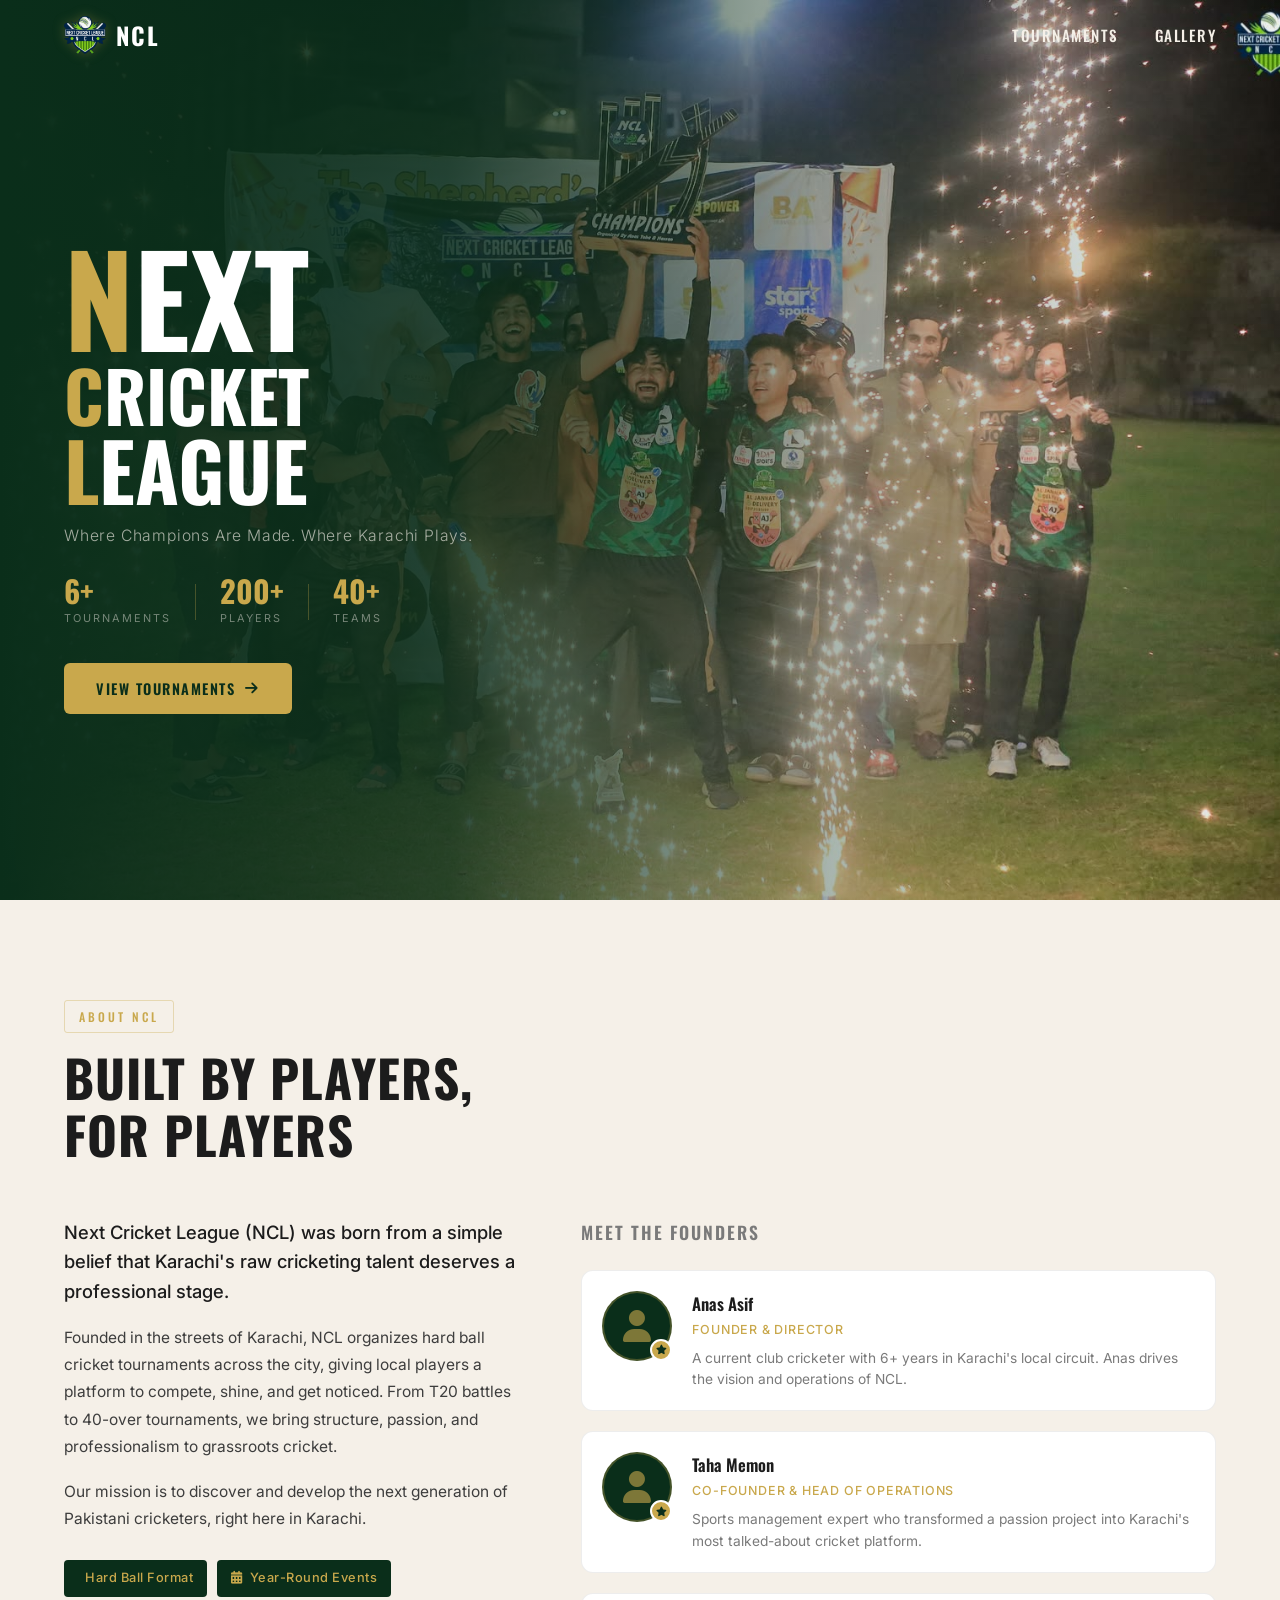
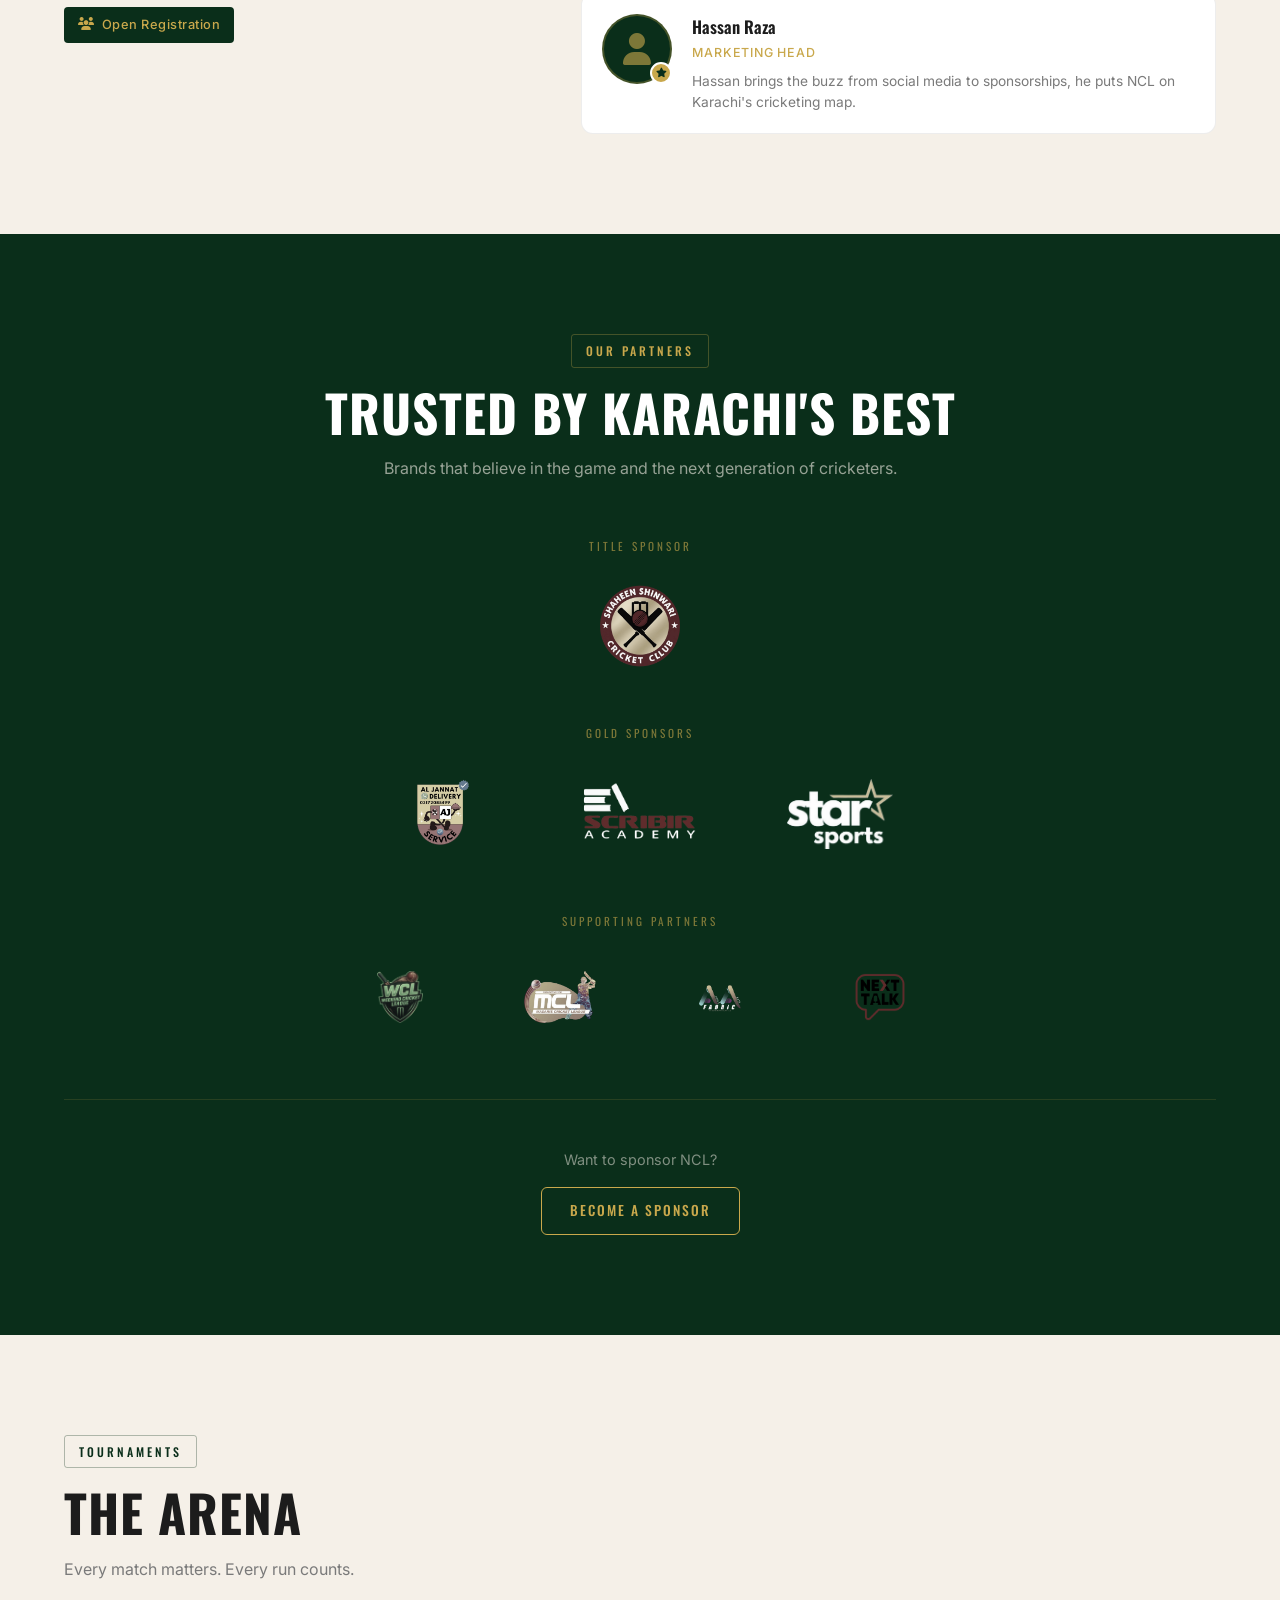
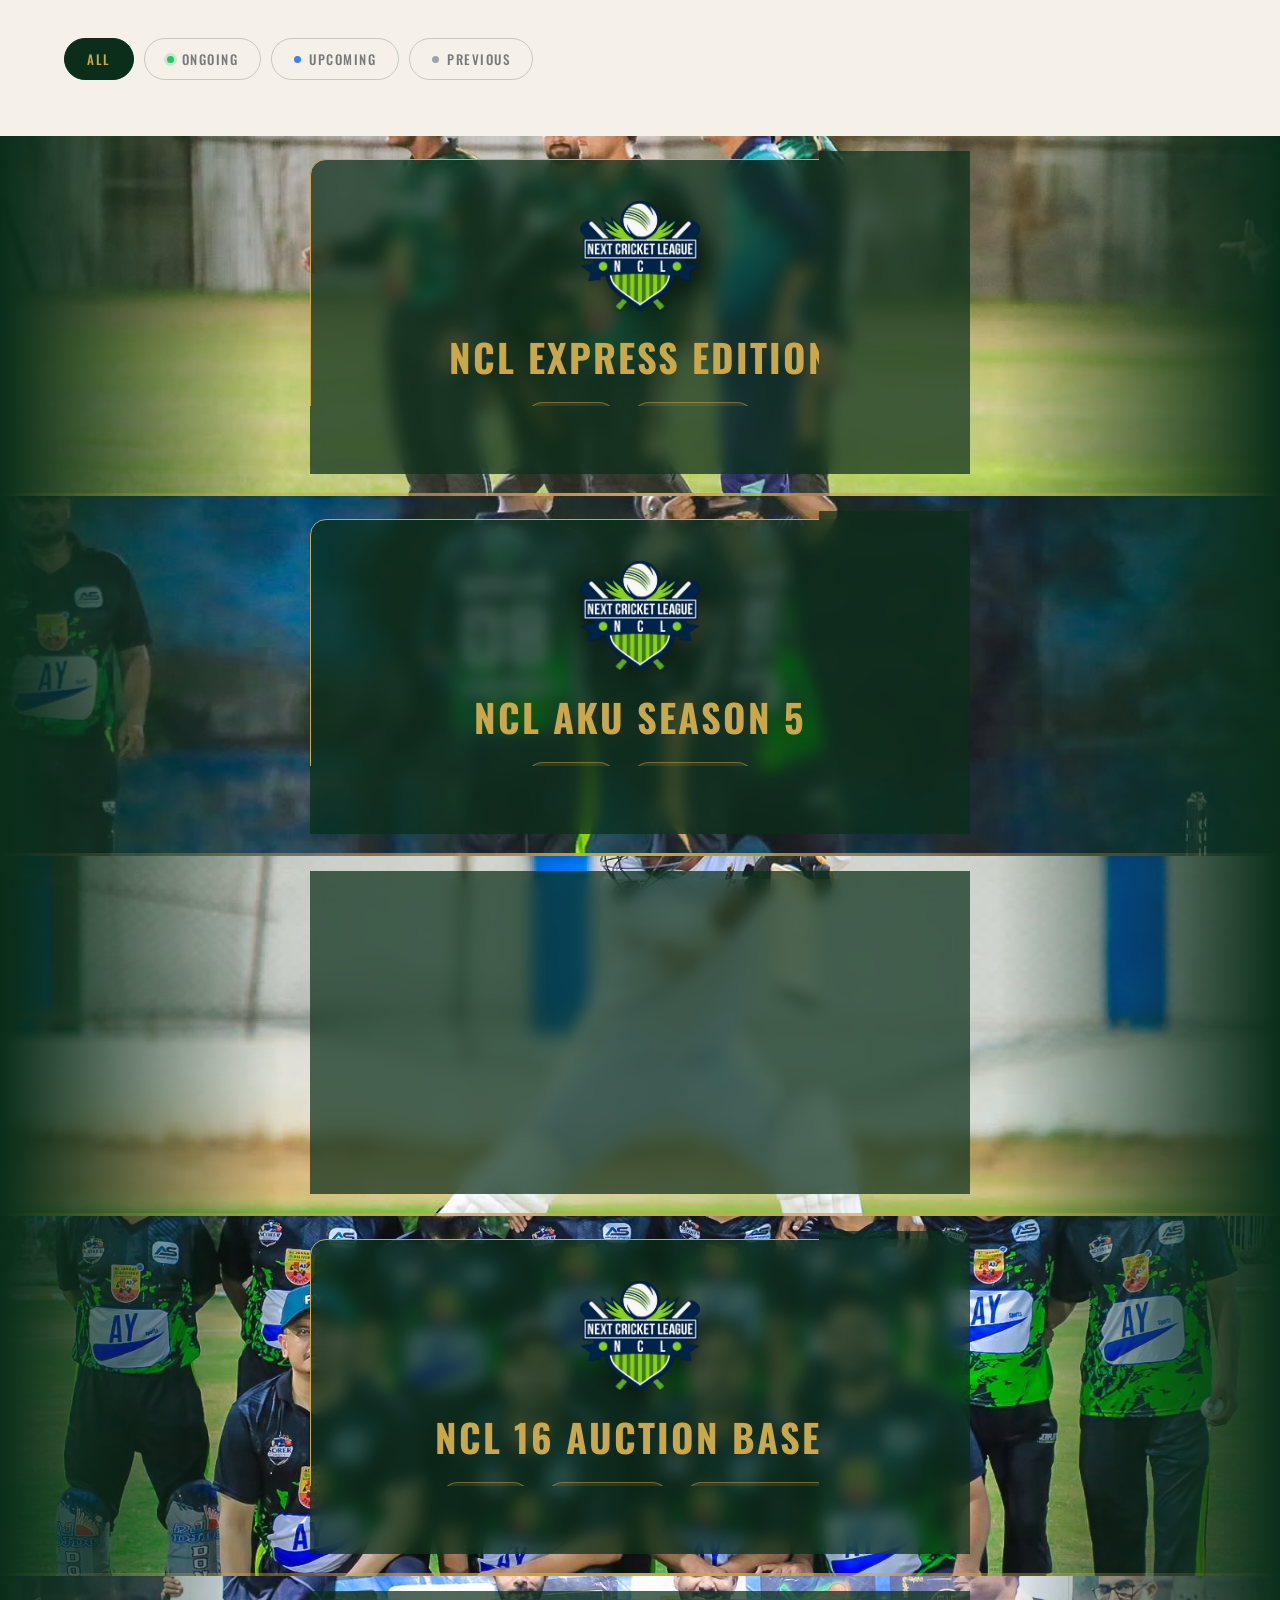
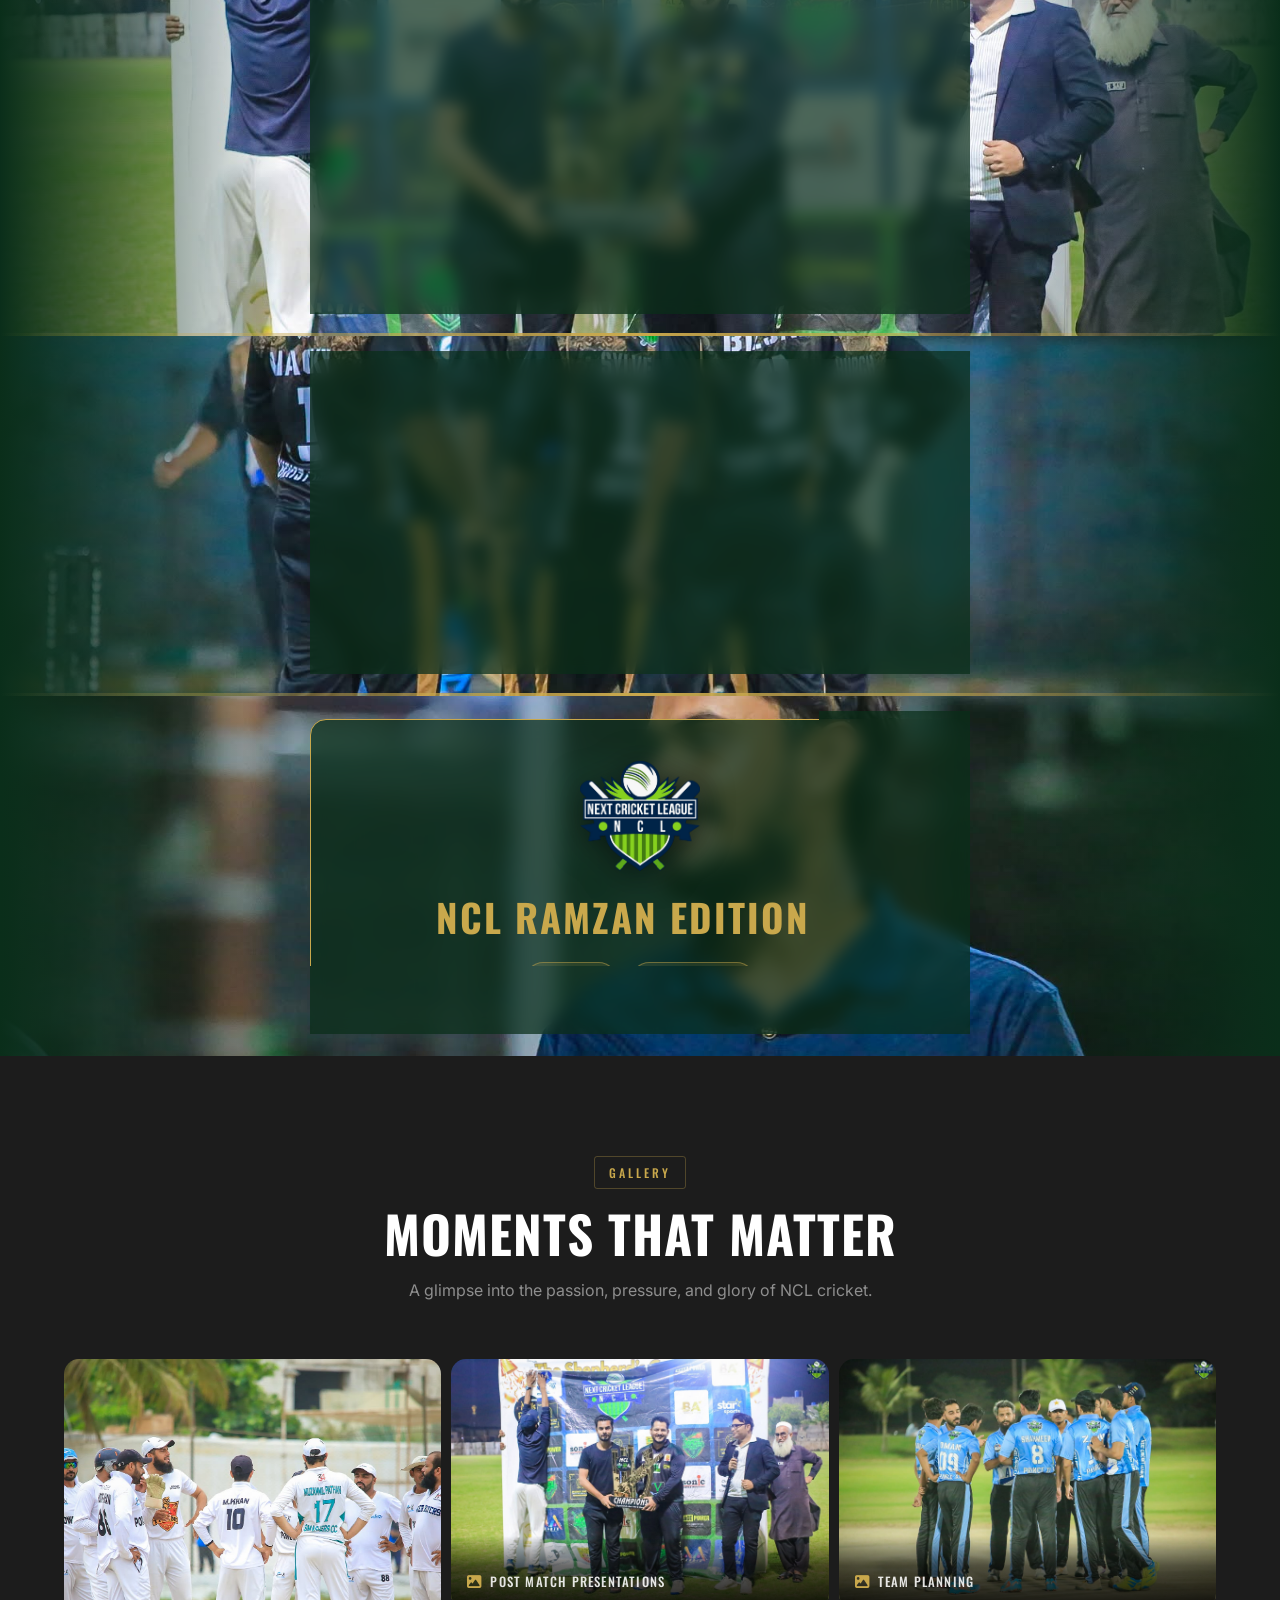
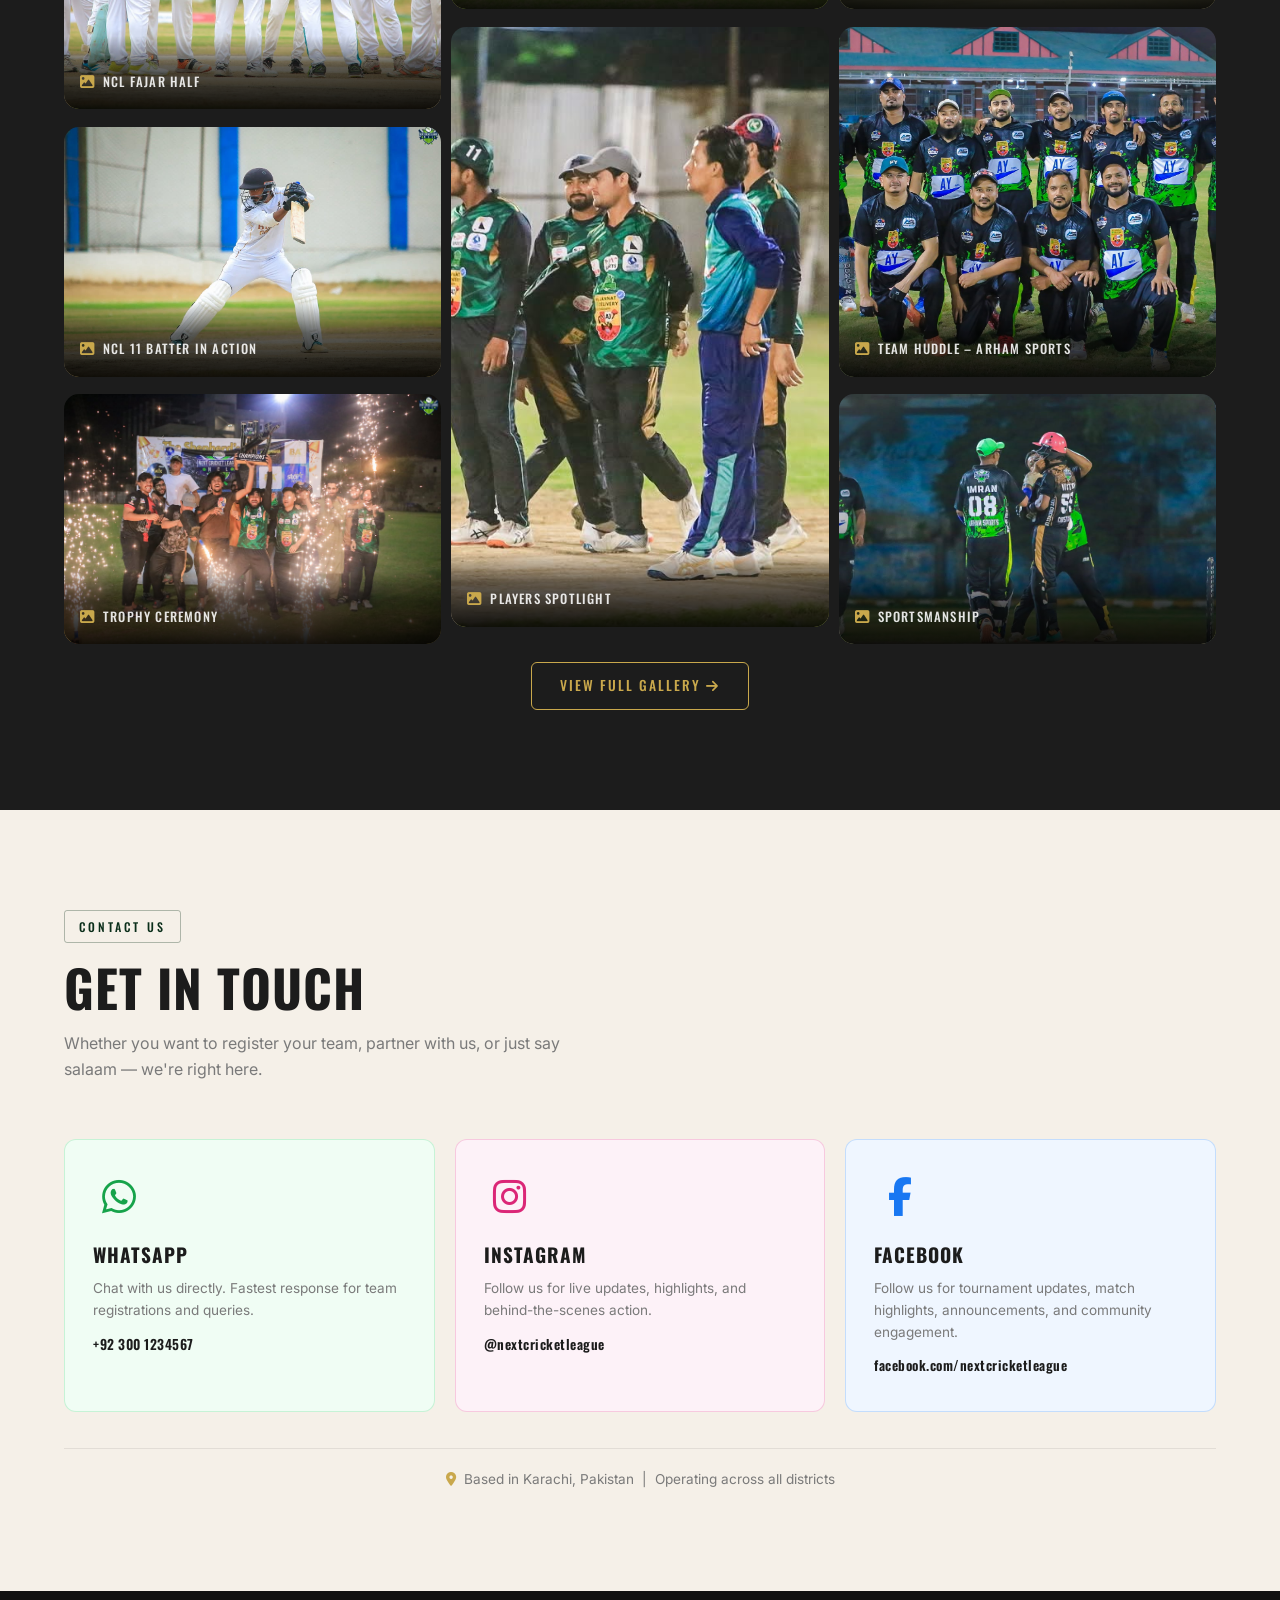
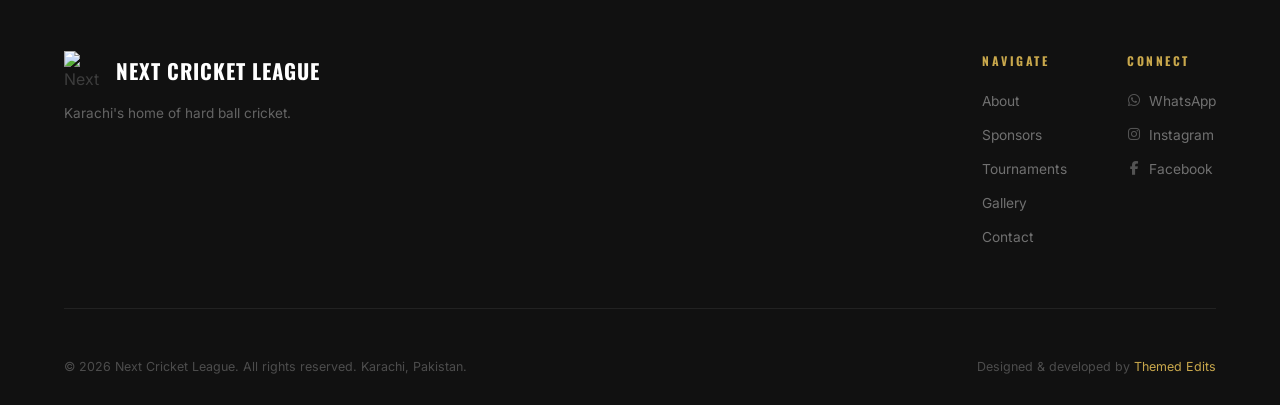
==== commit 63c4e623: "zxzxzxzx" ====
--- a/index.html
+++ b/index.html
@@ -1,50 +1,18 @@
 <!DOCTYPE html>
 <html lang="en">
 
-<!-- Basic SEO -->
-<title>Next Cricket League (NCL) – Karachi's Premier Cricket League</title>
-<meta name="description"
-  content="Next Cricket League (NCL) is Karachi's premier cricket league featuring competitive tournaments, live matches, auctions, night editions, and exciting cricket action." />
-
-<meta name="keywords"
-  content="Next Cricket League, NCL, Karachi Cricket, Cricket League Pakistan, Cricket Tournament, NCL Auction Based, NCL Express Edition" />
-
-<meta name="author" content="Next Cricket League" />
-<meta name="robots" content="index, follow" />
-
-<!-- Theme Color -->
-<meta name="theme-color" content="#0A2E1A" />
-
-<!-- Favicon -->
-<link rel="icon" type="image/png" href="/NCl logo.png" />
-
-<!-- Open Graph / Facebook / WhatsApp -->
-<meta property="og:type" content="website" />
-<meta property="og:title" content="Next Cricket League (NCL)" />
-<meta property="og:description"
-  content="Karachi's premier cricket league featuring live tournaments, auctions, team competitions, and exciting cricket action." />
-
-<meta property="og:image" content="https://nextcricketleague.vercel.app/img/preview.jpg" />
-<meta property="og:url" content="https://nextcricketleague.vercel.app" />
-<meta property="og:site_name" content="Next Cricket League" />
-
-<!-- Twitter -->
-<meta name="twitter:card" content="summary_large_image" />
-<meta name="twitter:title" content="Next Cricket League (NCL)" />
-<meta name="twitter:description"
-  content="Karachi's premier cricket league featuring live tournaments, auctions, team competitions, and exciting cricket action." />
-
-<meta name="twitter:image" content="https://nextcricketleague.vercel.app/preview-image.jpg" />
-
-<!-- Canonical URL -->
-<link rel="canonical" href="https://nextcricketleague.vercel.app" />
-<link rel="stylesheet" href="css/style.css" />
-<link rel="preconnect" href="https://fonts.googleapis.com" />
-<link rel="preconnect" href="https://fonts.gstatic.com" crossorigin />
-<link
-  href="https://fonts.googleapis.com/css2?family=Oswald:wght@400;500;600;700&family=Inter:wght@300;400;500;600&display=swap"
-  rel="stylesheet" />
-<link rel="stylesheet" href="https://cdnjs.cloudflare.com/ajax/libs/font-awesome/6.5.1/css/all.min.css" />
+<head>
+  <meta charset="UTF-8" />
+  <meta name="viewport" content="width=device-width, initial-scale=1.0" />
+  <title>Next Cricket League – Karachi</title>
+  <link rel="stylesheet" href="css/style.css" />
+  <link rel="preconnect" href="https://fonts.googleapis.com" />
+  <link rel="preconnect" href="https://fonts.gstatic.com" crossorigin />
+  <link
+    href="https://fonts.googleapis.com/css2?family=Oswald:wght@400;500;600;700&family=Inter:wght@300;400;500;600&display=swap"
+    rel="stylesheet" />
+  <link rel="stylesheet" href="https://cdnjs.cloudflare.com/ajax/libs/font-awesome/6.5.1/css/all.min.css" />
+</head>
 
 <body>
 
@@ -259,187 +227,187 @@
     </div>
   </section>
 
-  <section class="tournaments" id="tournaments">
-    <div class="container">
-      <div class="section-header section-header--light">
-        <span class="section-tag section-tag--dark">Tournaments</span>
-        <h2 class="section-title">The Arena</h2>
-        <p class="section-subtitle">Every match matters. Every run counts.</p>
-      </div>
-
-      <div class="tournament-filters">
-        <button class="filter-btn filter-btn--active" data-filter="all">All</button>
-        <button class="filter-btn" data-filter="ongoing">
-          <span class="status-dot status-dot--ongoing"></span>Ongoing
-        </button>
-        <button class="filter-btn" data-filter="upcoming">
-          <span class="status-dot status-dot--upcoming"></span>Upcoming
-        </button>
-        <button class="filter-btn" data-filter="previous">
-          <span class="status-dot status-dot--previous"></span>Previous
-        </button>
-      </div>
-    </div>
-
-    <div class="tournaments-stack" id="tournamentsGrid">
-
-      <!-- ── LIVE 1 ── -->
-      <div class="t-card" data-status="ongoing">
-        <div class="t-bg-slides">
-          <div class="t-bg-slide" style="background-image: url('img/image copy 3.png')"></div>
-          <div class="t-bg-slide active" style="background-image: url('img/image copy 7.png')"></div>
-          <div class="t-bg-slide" style="background-image: url('img/image copy.png')"></div>
-          <div class="t-bg-slide" style="background-image: url('img/image copy 5.png')"></div>
-        </div>
-        <div class="t-bg-fade"></div>
-        <div class="t-panel">
-          <span class="t-status t-status--ongoing"><i class="fa-solid fa-circle fa-2xs"></i> Live Now</span>
-          <div class="t-panel-logo">
-            <img src="/NCl logo.png" alt="">
-          </div>
-          <h3 class="t-name">NCL EXPRESS EDITION</h3>
-          <div class="t-tags">
-            <span class="t-tag">8 Teams</span>
-            <span class="t-tag">30,000 Prize</span>
-          </div>
-        </div>
-      </div>
-
-      <!-- ── LIVE 2 ── -->
-      <div class="t-card" data-status="ongoing">
-        <div class="t-bg-slides">
-          <div class="t-bg-slide active" style="background-image: url('img/image copy 2.png')"></div>
-          <div class="t-bg-slide" style="background-image: url('img/image copy 8.png')"></div>
-          <div class="t-bg-slide" style="background-image: url('img/image copy 4.png')"></div>
-          <div class="t-bg-slide" style="background-image: url('img/image copy 6.png')"></div>
-        </div>
-        <div class="t-bg-fade"></div>
-        <div class="t-panel">
-          <span class="t-status t-status--ongoing"><i class="fa-solid fa-circle fa-2xs"></i> Live Now</span>
-          <div class="t-panel-logo">
-            <img src="/NCl logo.png" alt="">
-          </div>
-          <h3 class="t-name">NCL AKU SEASON 5</h3>
-          <div class="t-tags">
-            <span class="t-tag">6 Teams</span>
-            <span class="t-tag">20,000 Prize</span>
-          </div>
-        </div>
-      </div>
-
-      <!-- ── LIVE 3 ── -->
-      <div class="t-card" data-status="ongoing">
-        <div class="t-bg-slides">
-          <div class="t-bg-slide" style="background-image: url('img/image copy 9.png')"></div>
-          <div class="t-bg-slide active" style="background-image: url('img/image copy.png')"></div>
-          <div class="t-bg-slide" style="background-image: url('img/image copy 3.png')"></div>
-          <div class="t-bg-slide" style="background-image: url('img/image copy 6.png')"></div>
-        </div>
-        <div class="t-bg-fade"></div>
-        <div class="t-panel">
-          <span class="t-status t-status--ongoing"><i class="fa-solid fa-circle fa-2xs"></i> Live Now</span>
-          <div class="t-panel-logo">
-            <img src="/NCl logo.png" alt="">
-          </div>
-          <h3 class="t-name">NCL SEASON 11</h3>
-          <div class="t-tags">
-            <span class="t-tag">8 Teams</span>
-            <span class="t-tag">50,000 Prize</span>
-          </div>
-        </div>
-      </div>
-
-      <!-- ── UPCOMING 1 ── -->
-      <div class="t-card" data-status="upcoming">
-        <div class="t-bg-slides">
-          <div class="t-bg-slide active" style="background-image: url('img/image copy 5.png')"></div>
-          <div class="t-bg-slide" style="background-image: url('img/image copy 2.png')"></div>
-          <div class="t-bg-slide" style="background-image: url('img/image copy 7.png')"></div>
-          <div class="t-bg-slide" style="background-image: url('img/image copy 4.png')"></div>
-        </div>
-        <div class="t-bg-fade"></div>
-        <div class="t-panel">
-          <span class="t-status t-status--upcoming">Upcoming</span>
-          <div class="t-panel-logo">
-            <img src="/NCl logo.png" alt="">
-          </div>
-          <h3 class="t-name">NCL 16 AUCTION BASED</h3>
-          <div class="t-tags">
-            <span class="t-tag">7 Teams</span>
-            <span class="t-tag">60,000 Prize</span>
-            <span class="t-tag">All Matches Live</span>
-          </div>
-        </div>
-      </div>
-
-      <!-- ── UPCOMING 2 ── -->
-      <div class="t-card" data-status="upcoming">
-        <div class="t-bg-slides">
-          <div class="t-bg-slide" style="background-image: url('img/image copy 6.png')"></div>
-          <div class="t-bg-slide active" style="background-image: url('img/image copy 8.png')"></div>
-          <div class="t-bg-slide" style="background-image: url('img/image copy 3.png')"></div>
-          <div class="t-bg-slide" style="background-image: url('img/image copy 9.png')"></div>
-        </div>
-        <div class="t-bg-fade"></div>
-        <div class="t-panel">
-          <span class="t-status t-status--upcoming">Upcoming</span>
-          <div class="t-panel-logo">
-            <img src="/NCl logo.png" alt="">
-          </div>
-          <h3 class="t-name">NCL 15 NIGHT EDITION</h3>
-          <div class="t-tags">
-            <span class="t-tag">6 Teams</span>
-            <span class="t-tag">100,000 Prize</span>
-          </div>
-        </div>
-      </div>
-
-      <!-- ── COMPLETED 1 ── -->
-      <div class="t-card" data-status="previous">
-        <div class="t-bg-slides">
-          <div class="t-bg-slide active" style="background-image: url('img/image copy 4.png')"></div>
-          <div class="t-bg-slide" style="background-image: url('img/image copy 2.png')"></div>
-          <div class="t-bg-slide" style="background-image: url('img/image copy 7.png')"></div>
-          <div class="t-bg-slide" style="background-image: url('img/image copy.png')"></div>
-        </div>
-        <div class="t-bg-fade"></div>
-        <div class="t-panel">
-          <span class="t-status t-status--previous">Completed</span>
-          <div class="t-panel-logo">
-            <img src="/NCl logo.png" alt="">
-          </div>
-          <h3 class="t-name">NCL RAMZAN EDITION 4</h3>
-          <div class="t-tags">
-            <span class="t-tag">6 Teams</span>
-            <span class="t-tag">50,000 Prize</span>
-          </div>
-        </div>
-      </div>
-
-      <!-- ── COMPLETED 2 ── -->
-      <div class="t-card" data-status="previous">
-        <div class="t-bg-slides">
-          <div class="t-bg-slide" style="background-image: url('img/image copy 9.png')"></div>
-          <div class="t-bg-slide active" style="background-image: url('img/image copy 3.png')"></div>
-          <div class="t-bg-slide" style="background-image: url('img/image copy 6.png')"></div>
-          <div class="t-bg-slide" style="background-image: url('img/image copy 8.png')"></div>
-        </div>
-        <div class="t-bg-fade"></div>
-        <div class="t-panel">
-          <span class="t-status t-status--previous">Completed</span>
-          <div class="t-panel-logo">
-            <img src="/NCl logo.png" alt="">
-          </div>
-          <h3 class="t-name">NCL RAMZAN EDITION 5</h3>
-          <div class="t-tags">
-            <span class="t-tag">6 Teams</span>
-            <span class="t-tag">50,000 Prize</span>
-          </div>
-        </div>
-      </div>
-
-    </div>
-  </section>
+<section class="tournaments" id="tournaments">
+  <div class="container">
+    <div class="section-header section-header--light">
+      <span class="section-tag section-tag--dark">Tournaments</span>
+      <h2 class="section-title">The Arena</h2>
+      <p class="section-subtitle">Every match matters. Every run counts.</p>
+    </div>
+
+    <div class="tournament-filters">
+      <button class="filter-btn filter-btn--active" data-filter="all">All</button>
+      <button class="filter-btn" data-filter="ongoing">
+        <span class="status-dot status-dot--ongoing"></span>Ongoing
+      </button>
+      <button class="filter-btn" data-filter="upcoming">
+        <span class="status-dot status-dot--upcoming"></span>Upcoming
+      </button>
+      <button class="filter-btn" data-filter="previous">
+        <span class="status-dot status-dot--previous"></span>Previous
+      </button>
+    </div>
+  </div>
+
+  <div class="tournaments-stack" id="tournamentsGrid">
+
+    <!-- ── LIVE 1 ── -->
+    <div class="t-card" data-status="ongoing">
+      <div class="t-bg-slides">
+        <div class="t-bg-slide" style="background-image: url('img/image copy 3.png')"></div>
+        <div class="t-bg-slide active" style="background-image: url('img/image copy 7.png')"></div>
+        <div class="t-bg-slide" style="background-image: url('img/image copy.png')"></div>
+        <div class="t-bg-slide" style="background-image: url('img/image copy 5.png')"></div>
+      </div>
+      <div class="t-bg-fade"></div>
+      <div class="t-panel">
+        <span class="t-status t-status--ongoing"><i class="fa-solid fa-circle fa-2xs"></i> Live Now</span>
+        <div class="t-panel-logo">
+          <img src="/NCl logo.png" alt="">
+        </div>
+        <h3 class="t-name">NCL EXPRESS EDITION</h3>
+        <div class="t-tags">
+          <span class="t-tag">8 Teams</span>
+          <span class="t-tag">30,000 Prize</span>
+        </div>
+      </div>
+    </div>
+
+    <!-- ── LIVE 2 ── -->
+    <div class="t-card" data-status="ongoing">
+      <div class="t-bg-slides">
+        <div class="t-bg-slide active" style="background-image: url('img/image copy 2.png')"></div>
+        <div class="t-bg-slide" style="background-image: url('img/image copy 8.png')"></div>
+        <div class="t-bg-slide" style="background-image: url('img/image copy 4.png')"></div>
+        <div class="t-bg-slide" style="background-image: url('img/image copy 6.png')"></div>
+      </div>
+      <div class="t-bg-fade"></div>
+      <div class="t-panel">
+        <span class="t-status t-status--ongoing"><i class="fa-solid fa-circle fa-2xs"></i> Live Now</span>
+        <div class="t-panel-logo">
+          <img src="/NCl logo.png" alt="">
+        </div>
+        <h3 class="t-name">NCL AKU SEASON 5</h3>
+        <div class="t-tags">
+          <span class="t-tag">6 Teams</span>
+          <span class="t-tag">20,000 Prize</span>
+        </div>
+      </div>
+    </div>
+
+    <!-- ── LIVE 3 ── -->
+    <div class="t-card" data-status="ongoing">
+      <div class="t-bg-slides">
+        <div class="t-bg-slide" style="background-image: url('img/image copy 9.png')"></div>
+        <div class="t-bg-slide active" style="background-image: url('img/image copy.png')"></div>
+        <div class="t-bg-slide" style="background-image: url('img/image copy 3.png')"></div>
+        <div class="t-bg-slide" style="background-image: url('img/image copy 6.png')"></div>
+      </div>
+      <div class="t-bg-fade"></div>
+      <div class="t-panel">
+        <span class="t-status t-status--ongoing"><i class="fa-solid fa-circle fa-2xs"></i> Live Now</span>
+        <div class="t-panel-logo">
+          <img src="/NCl logo.png" alt="">
+        </div>
+        <h3 class="t-name">NCL SEASON 11</h3>
+        <div class="t-tags">
+          <span class="t-tag">8 Teams</span>
+          <span class="t-tag">50,000 Prize</span>
+        </div>
+      </div>
+    </div>
+
+    <!-- ── UPCOMING 1 ── -->
+    <div class="t-card" data-status="upcoming">
+      <div class="t-bg-slides">
+        <div class="t-bg-slide active" style="background-image: url('img/image copy 5.png')"></div>
+        <div class="t-bg-slide" style="background-image: url('img/image copy 2.png')"></div>
+        <div class="t-bg-slide" style="background-image: url('img/image copy 7.png')"></div>
+        <div class="t-bg-slide" style="background-image: url('img/image copy 4.png')"></div>
+      </div>
+      <div class="t-bg-fade"></div>
+      <div class="t-panel">
+        <span class="t-status t-status--upcoming">Upcoming</span>
+        <div class="t-panel-logo">
+          <img src="/NCl logo.png" alt="">
+        </div>
+        <h3 class="t-name">NCL 16 AUCTION BASED</h3>
+        <div class="t-tags">
+          <span class="t-tag">7 Teams</span>
+          <span class="t-tag">60,000 Prize</span>
+          <span class="t-tag">All Matches Live</span>
+        </div>
+      </div>
+    </div>
+
+    <!-- ── UPCOMING 2 ── -->
+    <div class="t-card" data-status="upcoming">
+      <div class="t-bg-slides">
+        <div class="t-bg-slide" style="background-image: url('img/image copy 6.png')"></div>
+        <div class="t-bg-slide active" style="background-image: url('img/image copy 8.png')"></div>
+        <div class="t-bg-slide" style="background-image: url('img/image copy 3.png')"></div>
+        <div class="t-bg-slide" style="background-image: url('img/image copy 9.png')"></div>
+      </div>
+      <div class="t-bg-fade"></div>
+      <div class="t-panel">
+        <span class="t-status t-status--upcoming">Upcoming</span>
+        <div class="t-panel-logo">
+          <img src="/NCl logo.png" alt="">
+        </div>
+        <h3 class="t-name">NCL 15 NIGHT EDITION</h3>
+        <div class="t-tags">
+          <span class="t-tag">6 Teams</span>
+          <span class="t-tag">100,000 Prize</span>
+        </div>
+      </div>
+    </div>
+
+    <!-- ── COMPLETED 1 ── -->
+    <div class="t-card" data-status="previous">
+      <div class="t-bg-slides">
+        <div class="t-bg-slide active" style="background-image: url('img/image copy 4.png')"></div>
+        <div class="t-bg-slide" style="background-image: url('img/image copy 2.png')"></div>
+        <div class="t-bg-slide" style="background-image: url('img/image copy 7.png')"></div>
+        <div class="t-bg-slide" style="background-image: url('img/image copy.png')"></div>
+      </div>
+      <div class="t-bg-fade"></div>
+      <div class="t-panel">
+        <span class="t-status t-status--previous">Completed</span>
+        <div class="t-panel-logo">
+          <img src="/NCl logo.png" alt="">
+        </div>
+        <h3 class="t-name">NCL RAMZAN EDITION 4</h3>
+        <div class="t-tags">
+          <span class="t-tag">6 Teams</span>
+          <span class="t-tag">50,000 Prize</span>
+        </div>
+      </div>
+    </div>
+
+    <!-- ── COMPLETED 2 ── -->
+    <div class="t-card" data-status="previous">
+      <div class="t-bg-slides">
+        <div class="t-bg-slide" style="background-image: url('img/image copy 9.png')"></div>
+        <div class="t-bg-slide active" style="background-image: url('img/image copy 3.png')"></div>
+        <div class="t-bg-slide" style="background-image: url('img/image copy 6.png')"></div>
+        <div class="t-bg-slide" style="background-image: url('img/image copy 8.png')"></div>
+      </div>
+      <div class="t-bg-fade"></div>
+      <div class="t-panel">
+        <span class="t-status t-status--previous">Completed</span>
+        <div class="t-panel-logo">
+          <img src="/NCl logo.png" alt="">
+        </div>
+        <h3 class="t-name">NCL RAMZAN EDITION 5</h3>
+        <div class="t-tags">
+          <span class="t-tag">6 Teams</span>
+          <span class="t-tag">50,000 Prize</span>
+        </div>
+      </div>
+    </div>
+
+  </div>
+</section>
 
   <!-- ══════════════ GALLERY ══════════════ -->
   <section class="gallery" id="gallery">
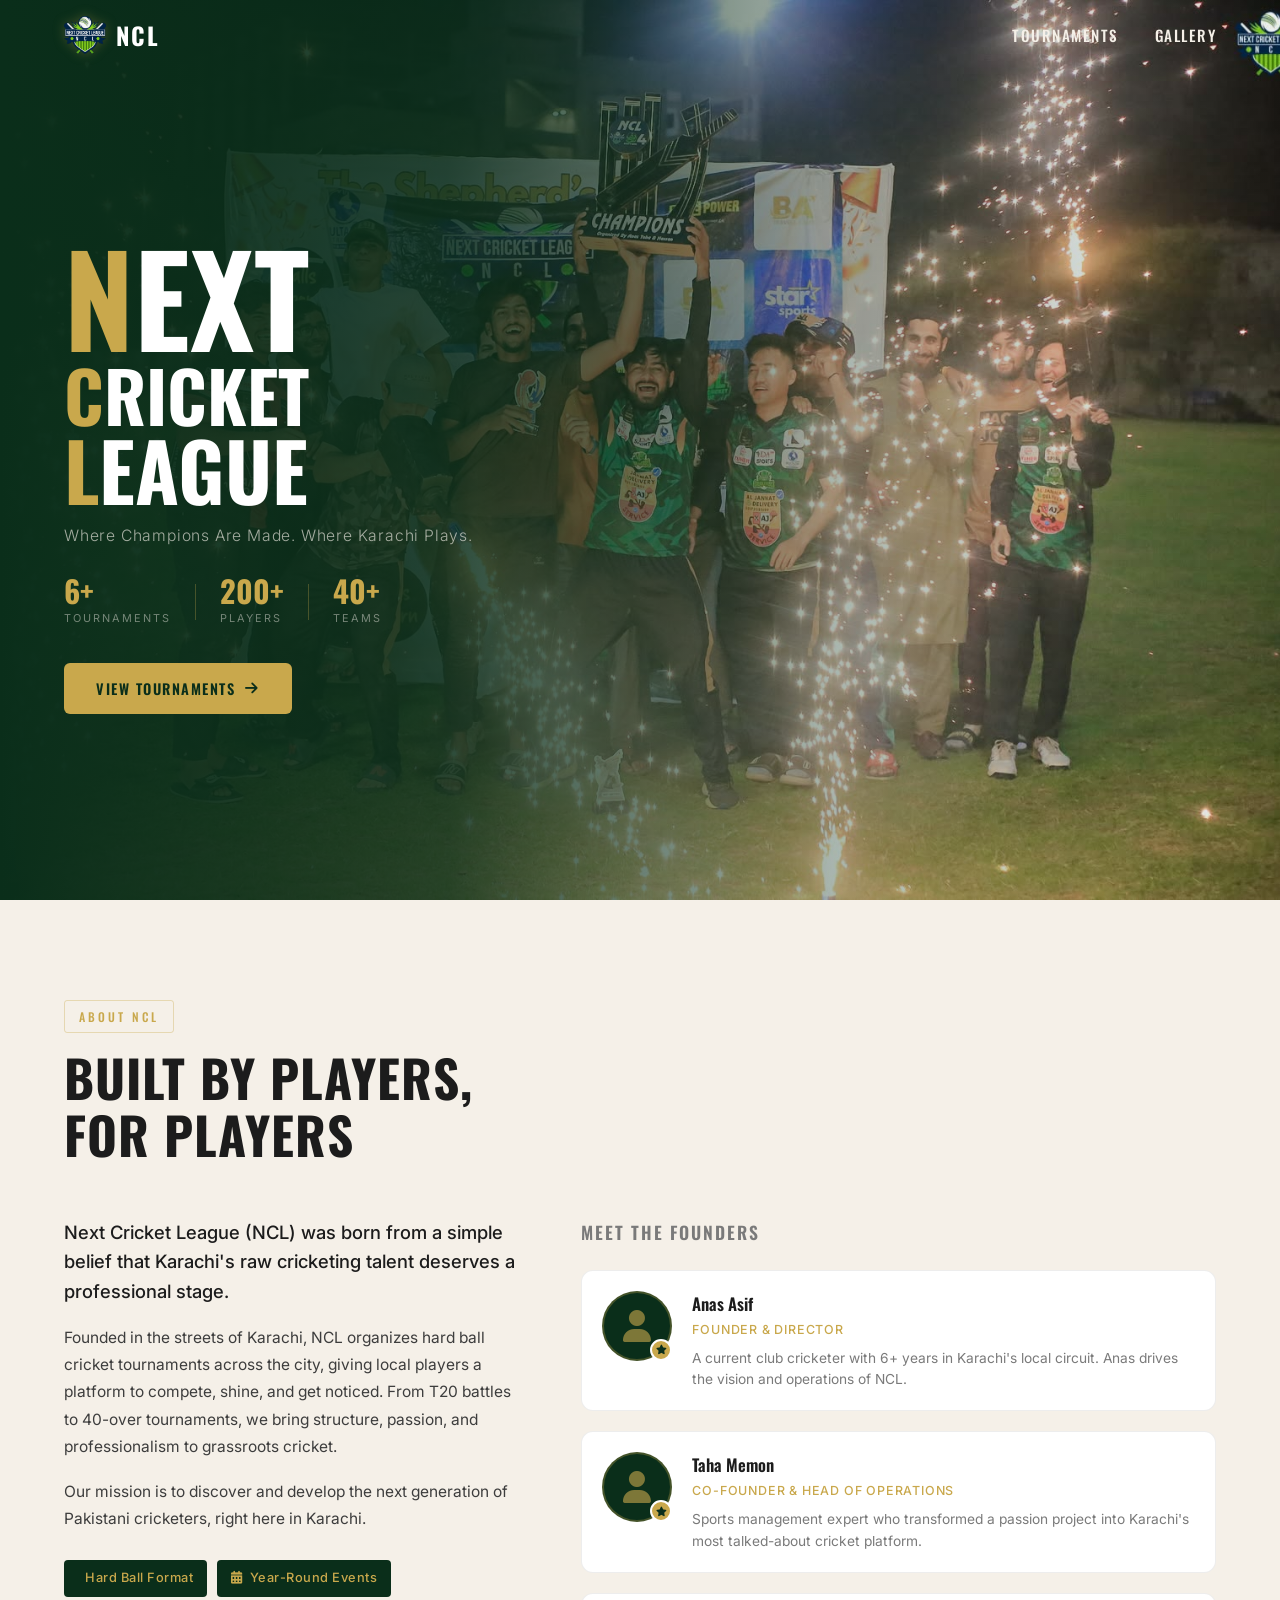
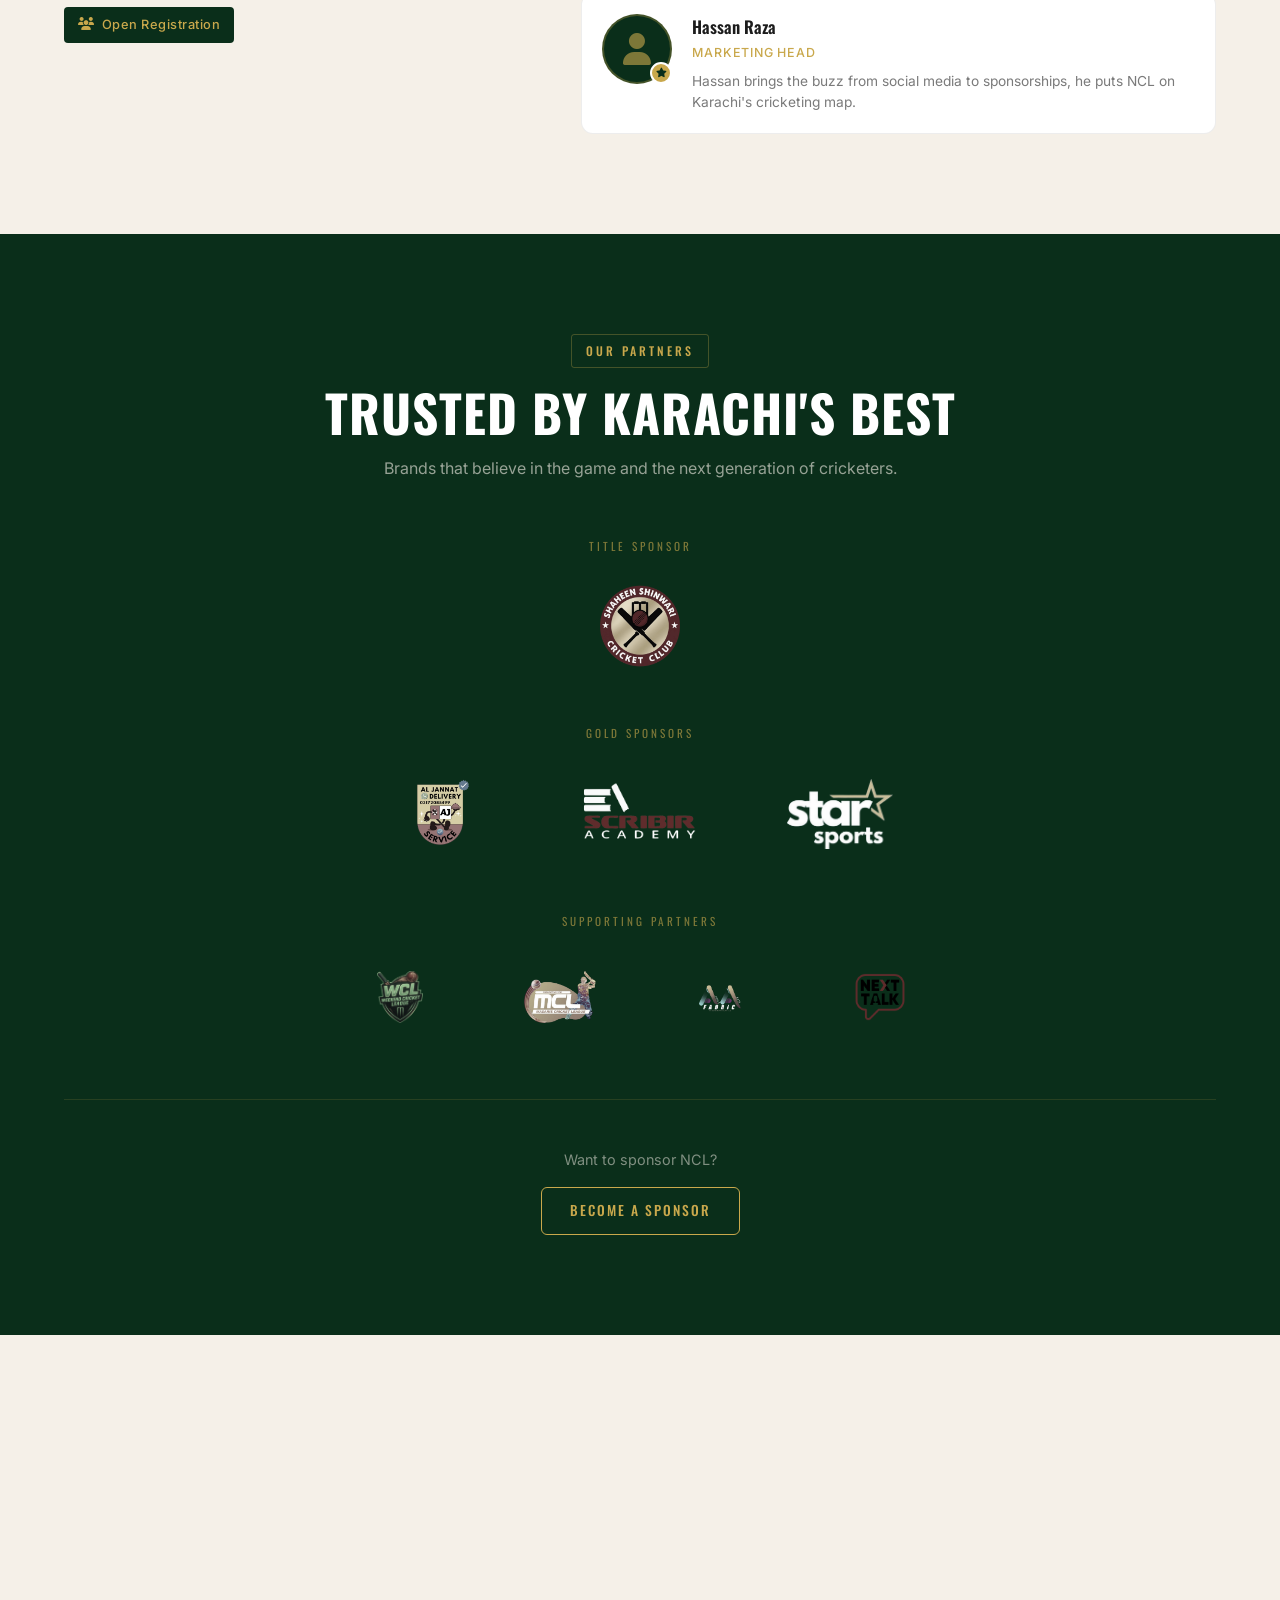
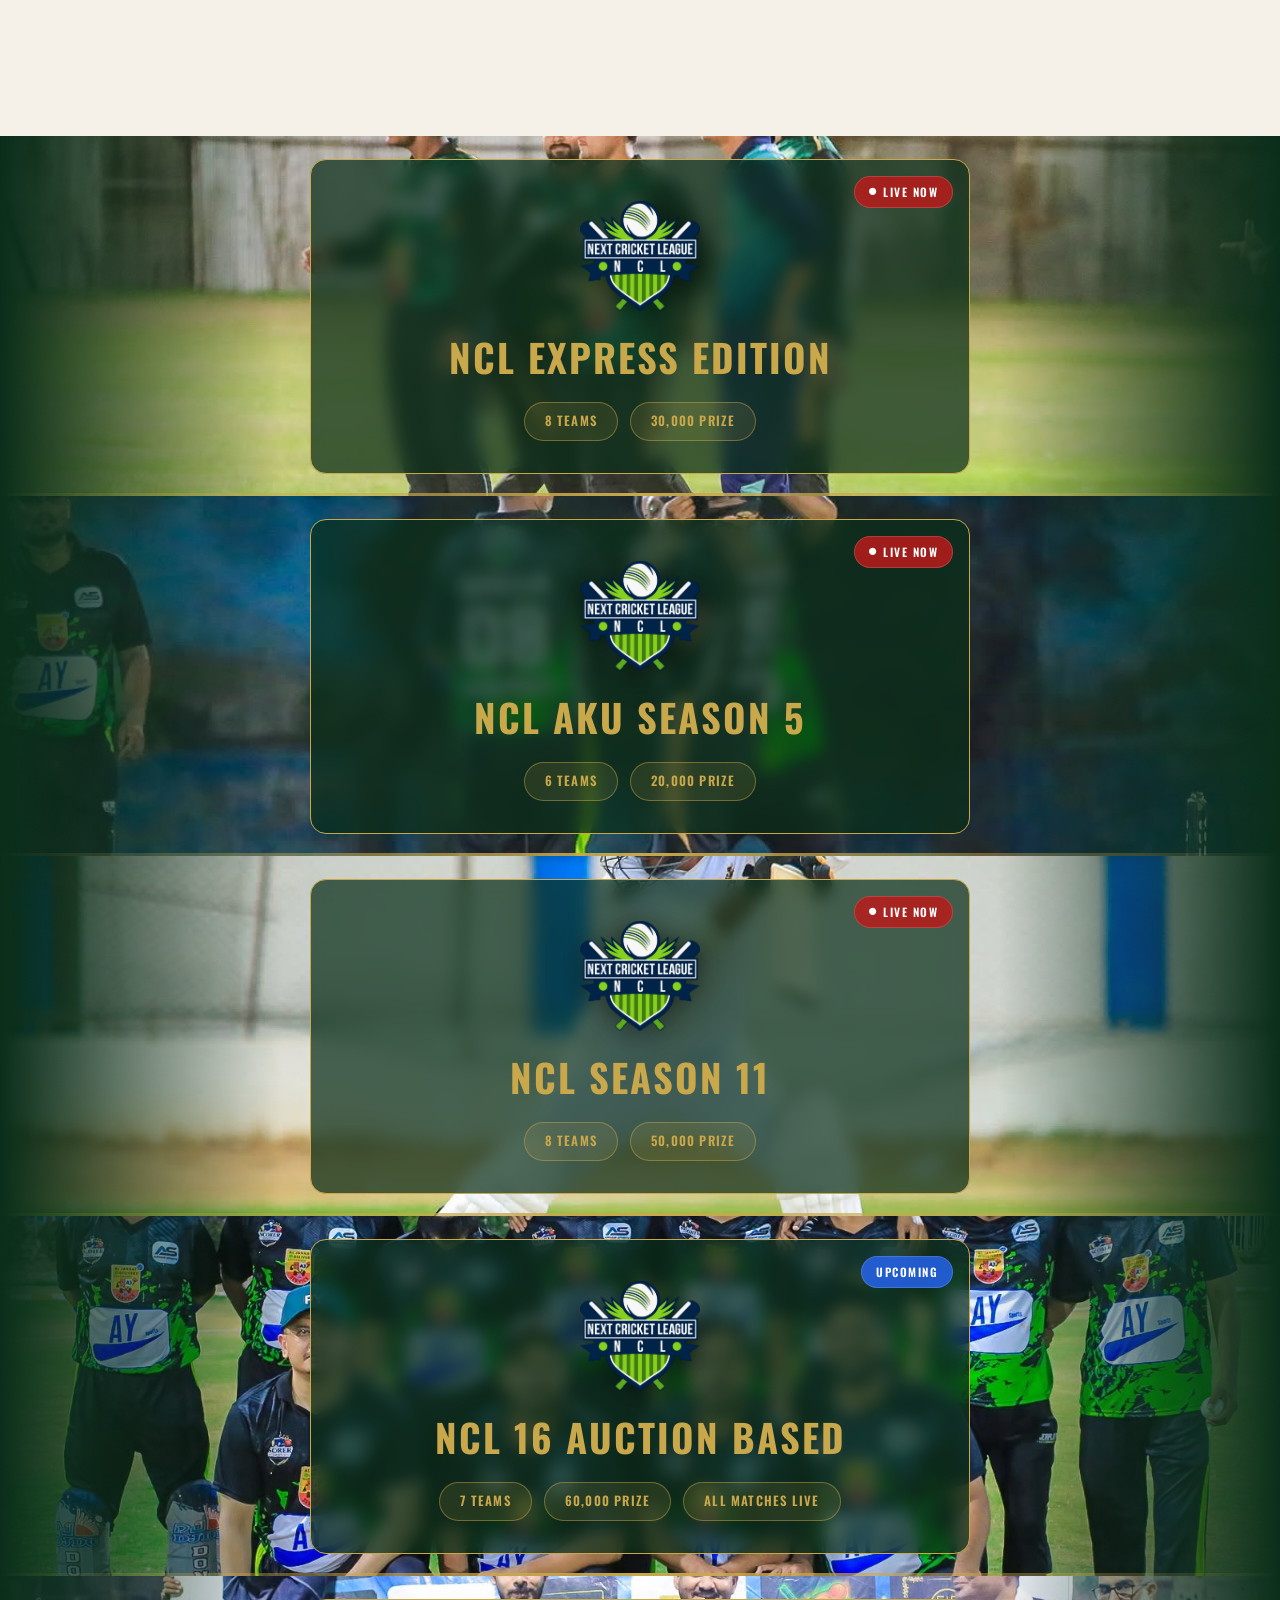
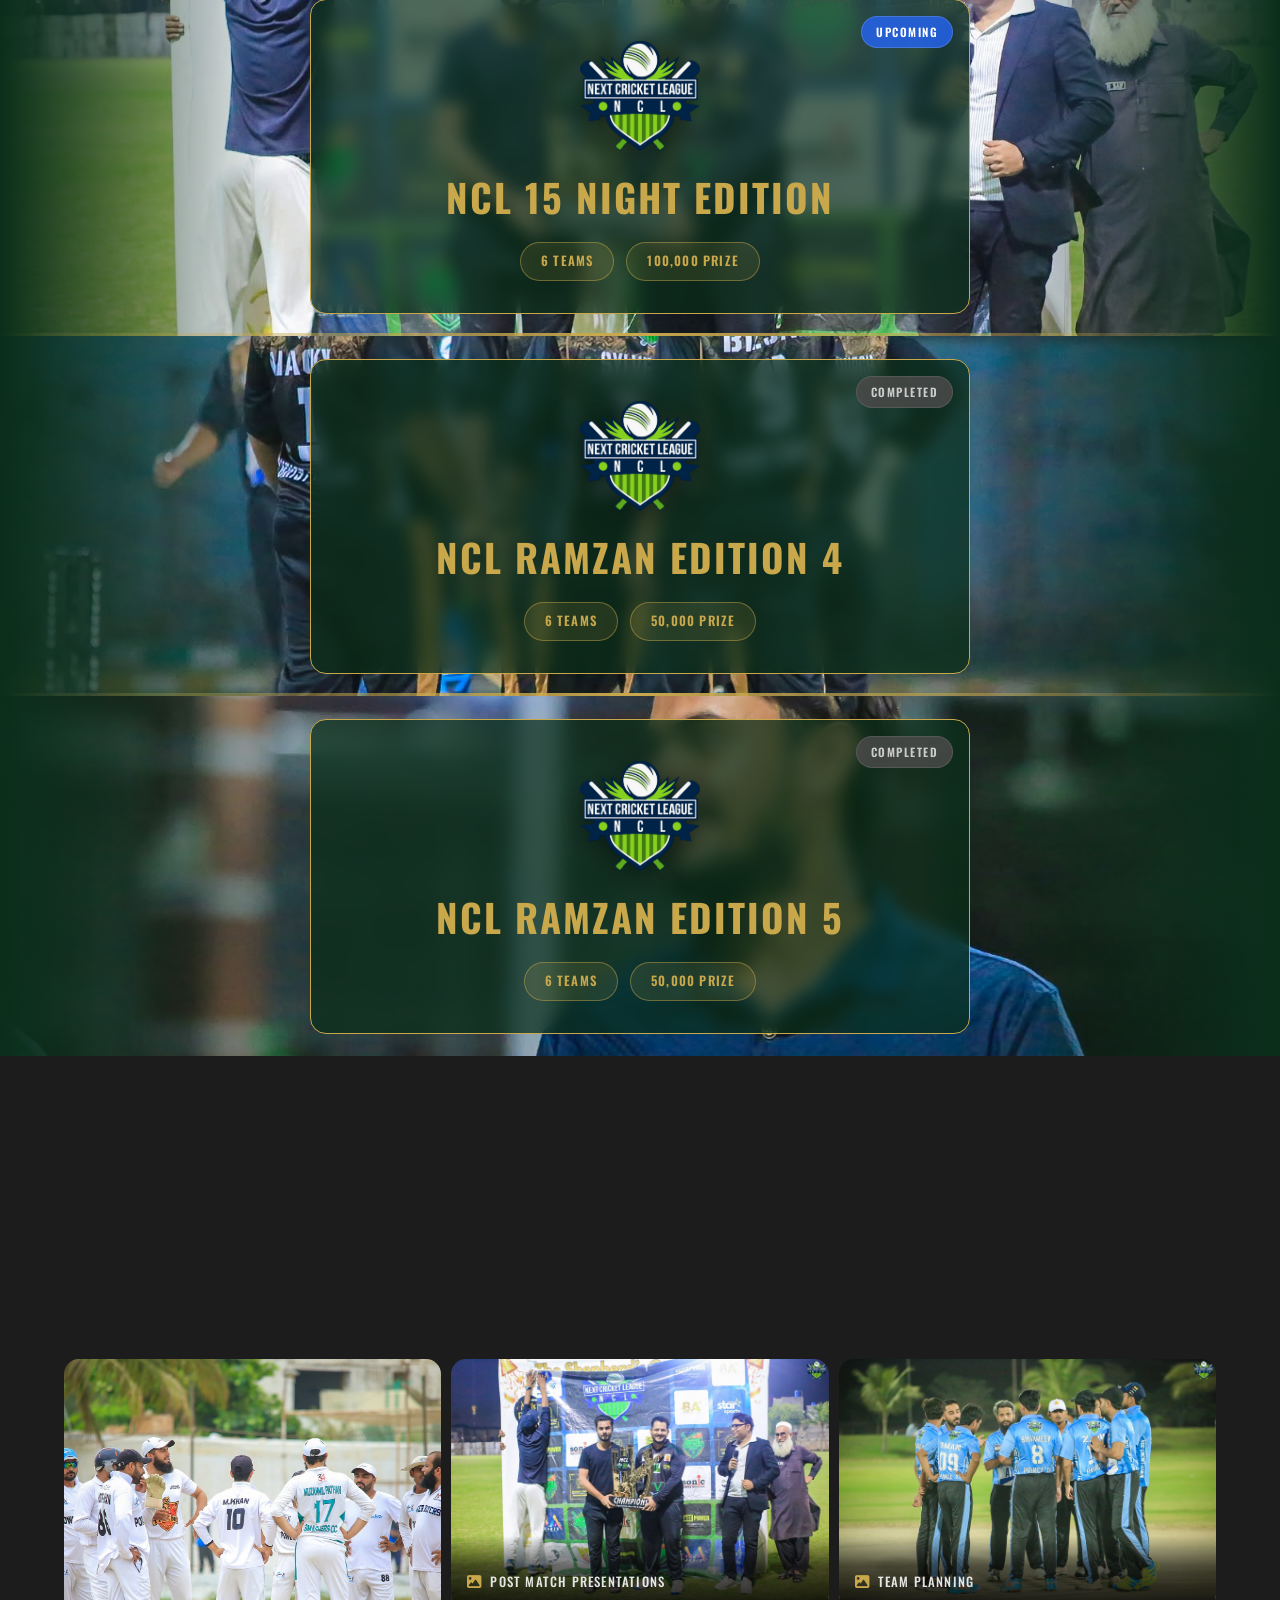
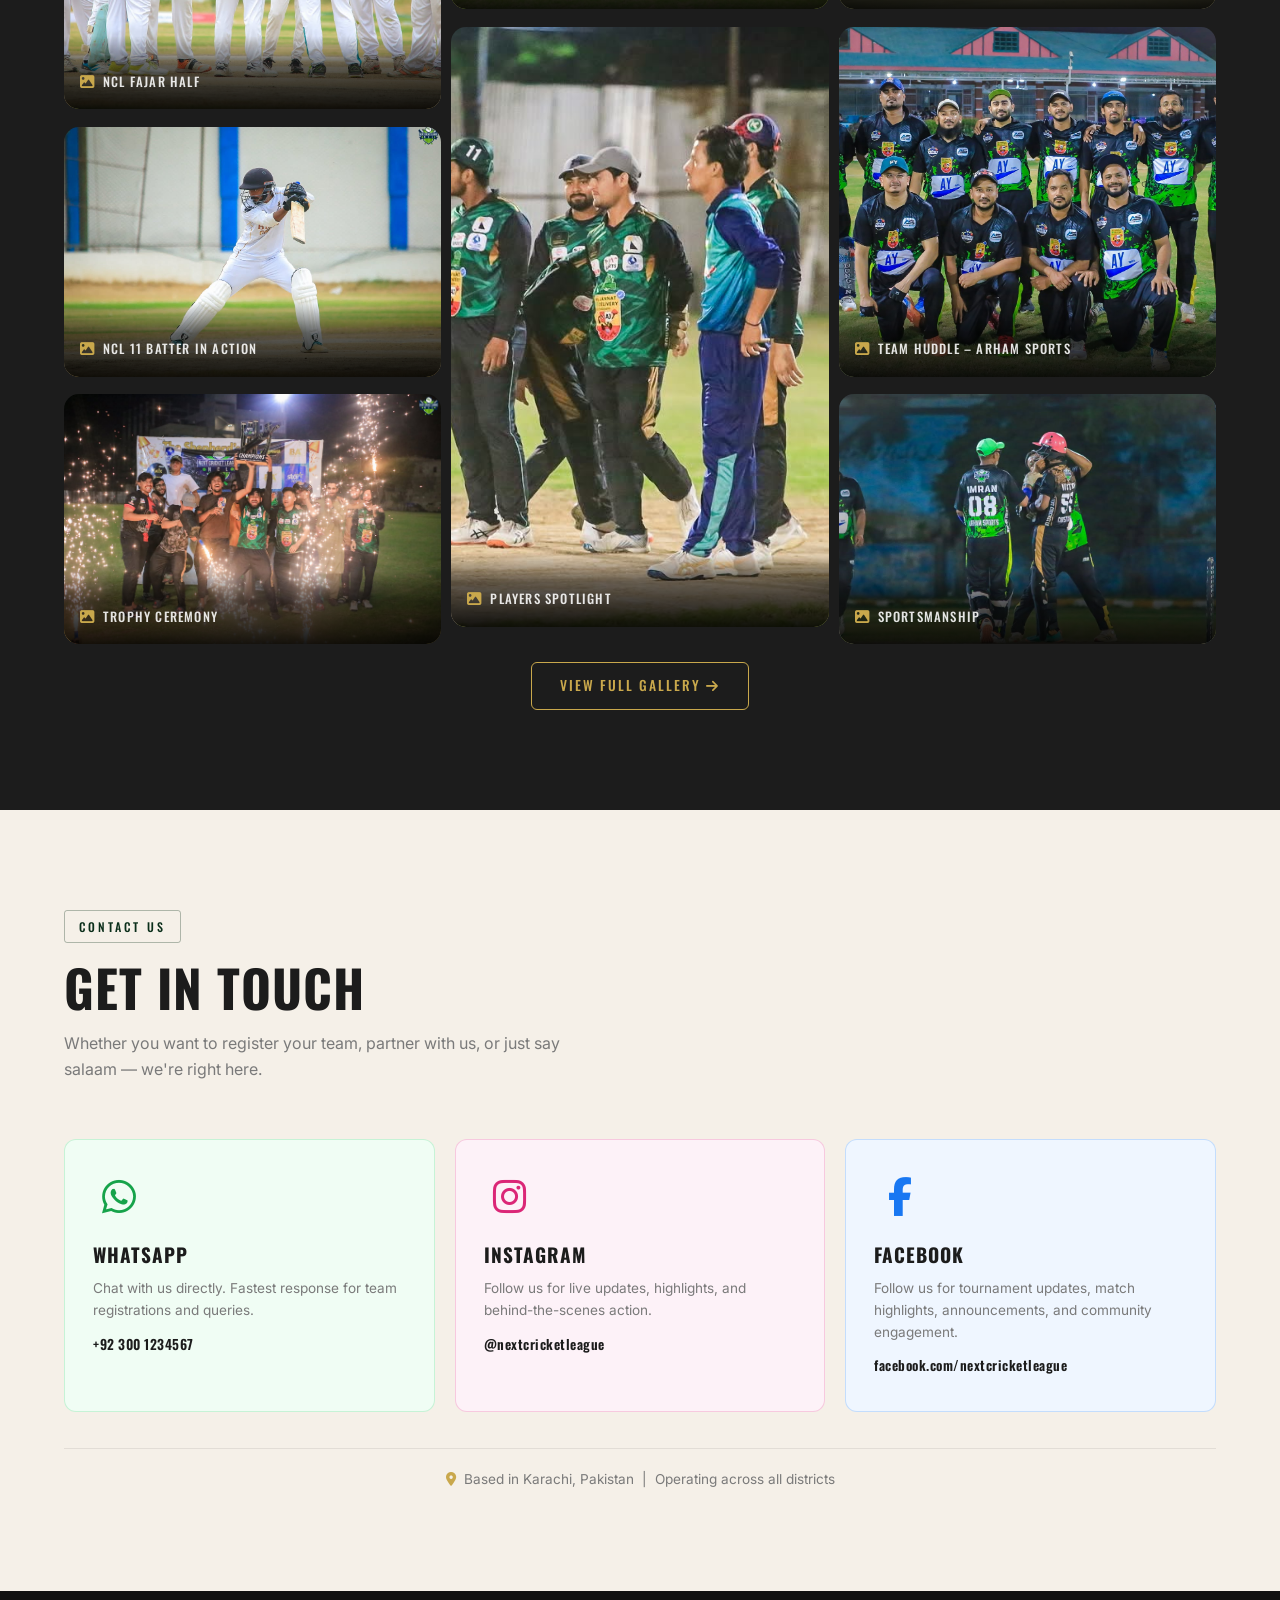
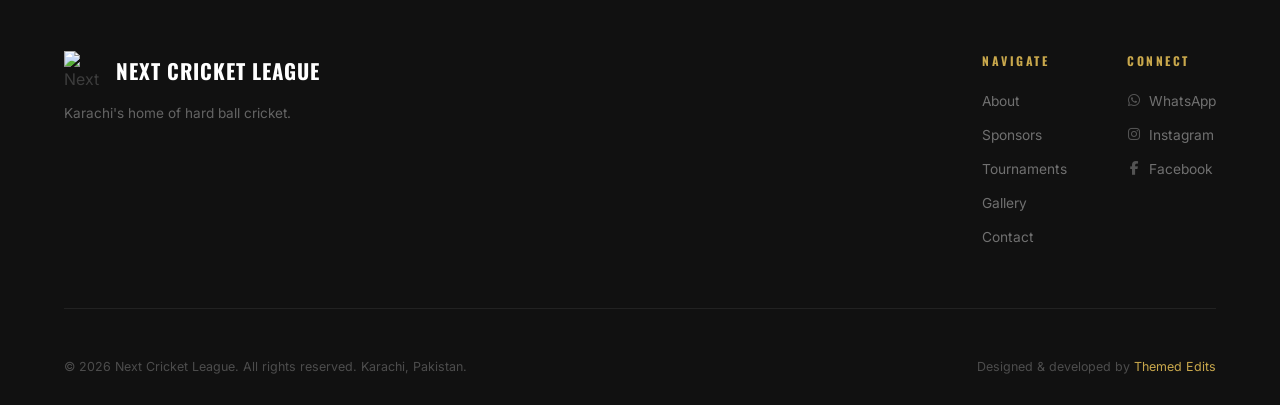
==== commit 4421bce9: "ssss" ====
--- a/index.html
+++ b/index.html
@@ -4,14 +4,46 @@
 <head>
   <meta charset="UTF-8" />
   <meta name="viewport" content="width=device-width, initial-scale=1.0" />
-  <title>Next Cricket League – Karachi</title>
-  <link rel="stylesheet" href="css/style.css" />
+
+  <!-- Title & SEO -->
+  <title>Next Cricket League - Karachi</title>
+  <meta name="description" content="Next Cricket League (NCL) Karachi – Live tournaments, upcoming matches, and cricket action. Every match matters. Every run counts." />
+  <meta name="keywords" content="NCL, Next Cricket League, Karachi cricket, tournaments, cricket league Pakistan" />
+  <meta name="author" content="Next Cricket League" />
+
+  <!-- Favicon -->
+  <link rel="icon" type="image/png" href="/NCL logo.png" />
+
+  <!-- Open Graph (WhatsApp, Facebook, LinkedIn) -->
+  <meta property="og:type" content="website" />
+  <meta property="og:url" content="https://nextcricketleague.vercel.app/" />
+  <meta property="og:title" content="Next Cricket League - Karachi" />
+  <meta property="og:description" content="Experience the thrill of cricket with NCL Karachi. Live matches, tournaments, and rising stars." />
+  <meta property="og:image" content="https://nextcricketleague.vercel.app/img/preview.jpg" />
+
+  <!-- Twitter Card -->
+  <meta name="twitter:card" content="summary_large_image" />
+  <meta name="twitter:url" content="https://nextcricketleague.vercel.app/" />
+  <meta name="twitter:title" content="Next Cricket League - Karachi" />
+  <meta name="twitter:description" content="Experience the thrill of cricket with NCL Karachi. Live matches, tournaments, and rising stars." />
+  <meta name="twitter:image" content="https://nextcricketleague.vercel.app/img/preview.jpg" />
+
+  <!-- Theme Color (mobile browser UI) -->
+  <meta name="theme-color" content="#0f172a" />
+
+  <!-- Fonts -->
   <link rel="preconnect" href="https://fonts.googleapis.com" />
   <link rel="preconnect" href="https://fonts.gstatic.com" crossorigin />
   <link
     href="https://fonts.googleapis.com/css2?family=Oswald:wght@400;500;600;700&family=Inter:wght@300;400;500;600&display=swap"
-    rel="stylesheet" />
+    rel="stylesheet"
+  />
+
+  <!-- Icons -->
   <link rel="stylesheet" href="https://cdnjs.cloudflare.com/ajax/libs/font-awesome/6.5.1/css/all.min.css" />
+
+  <!-- Styles -->
+  <link rel="stylesheet" href="css/style.css" />
 </head>
 
 <body>
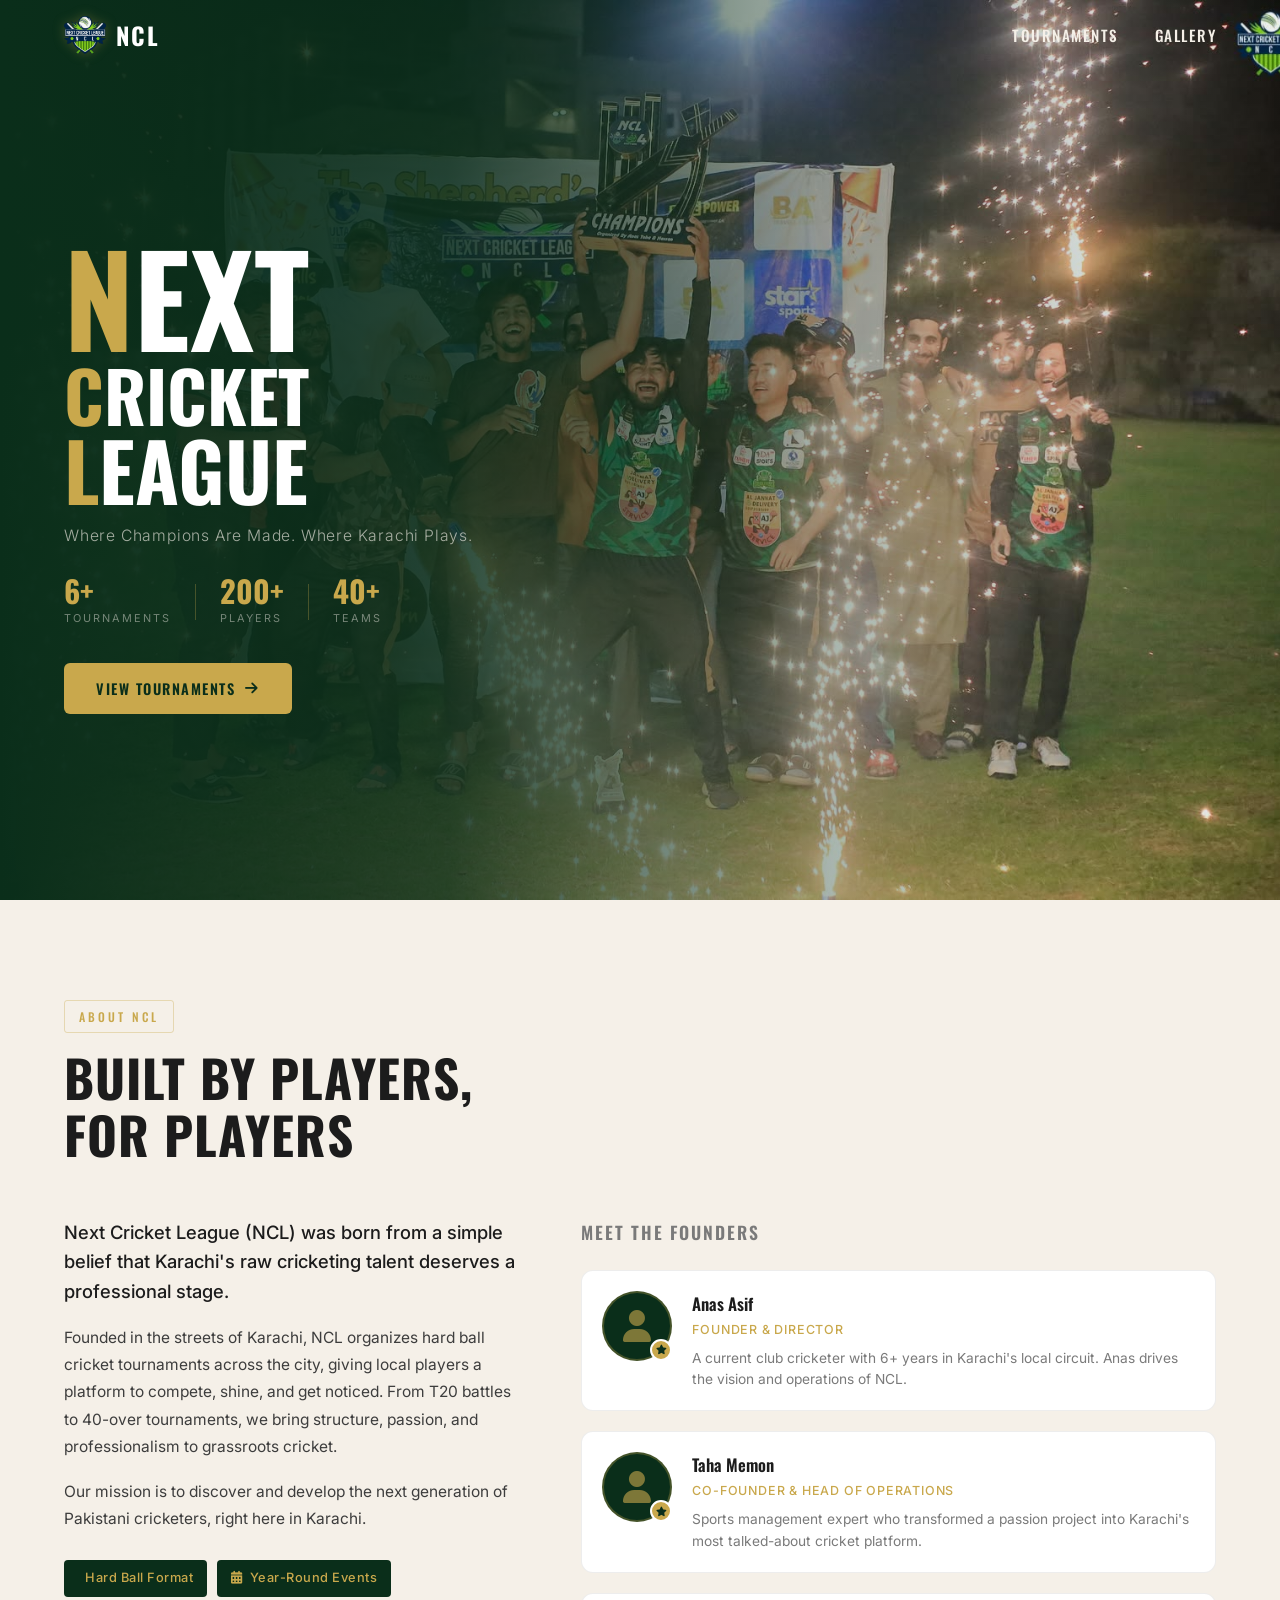
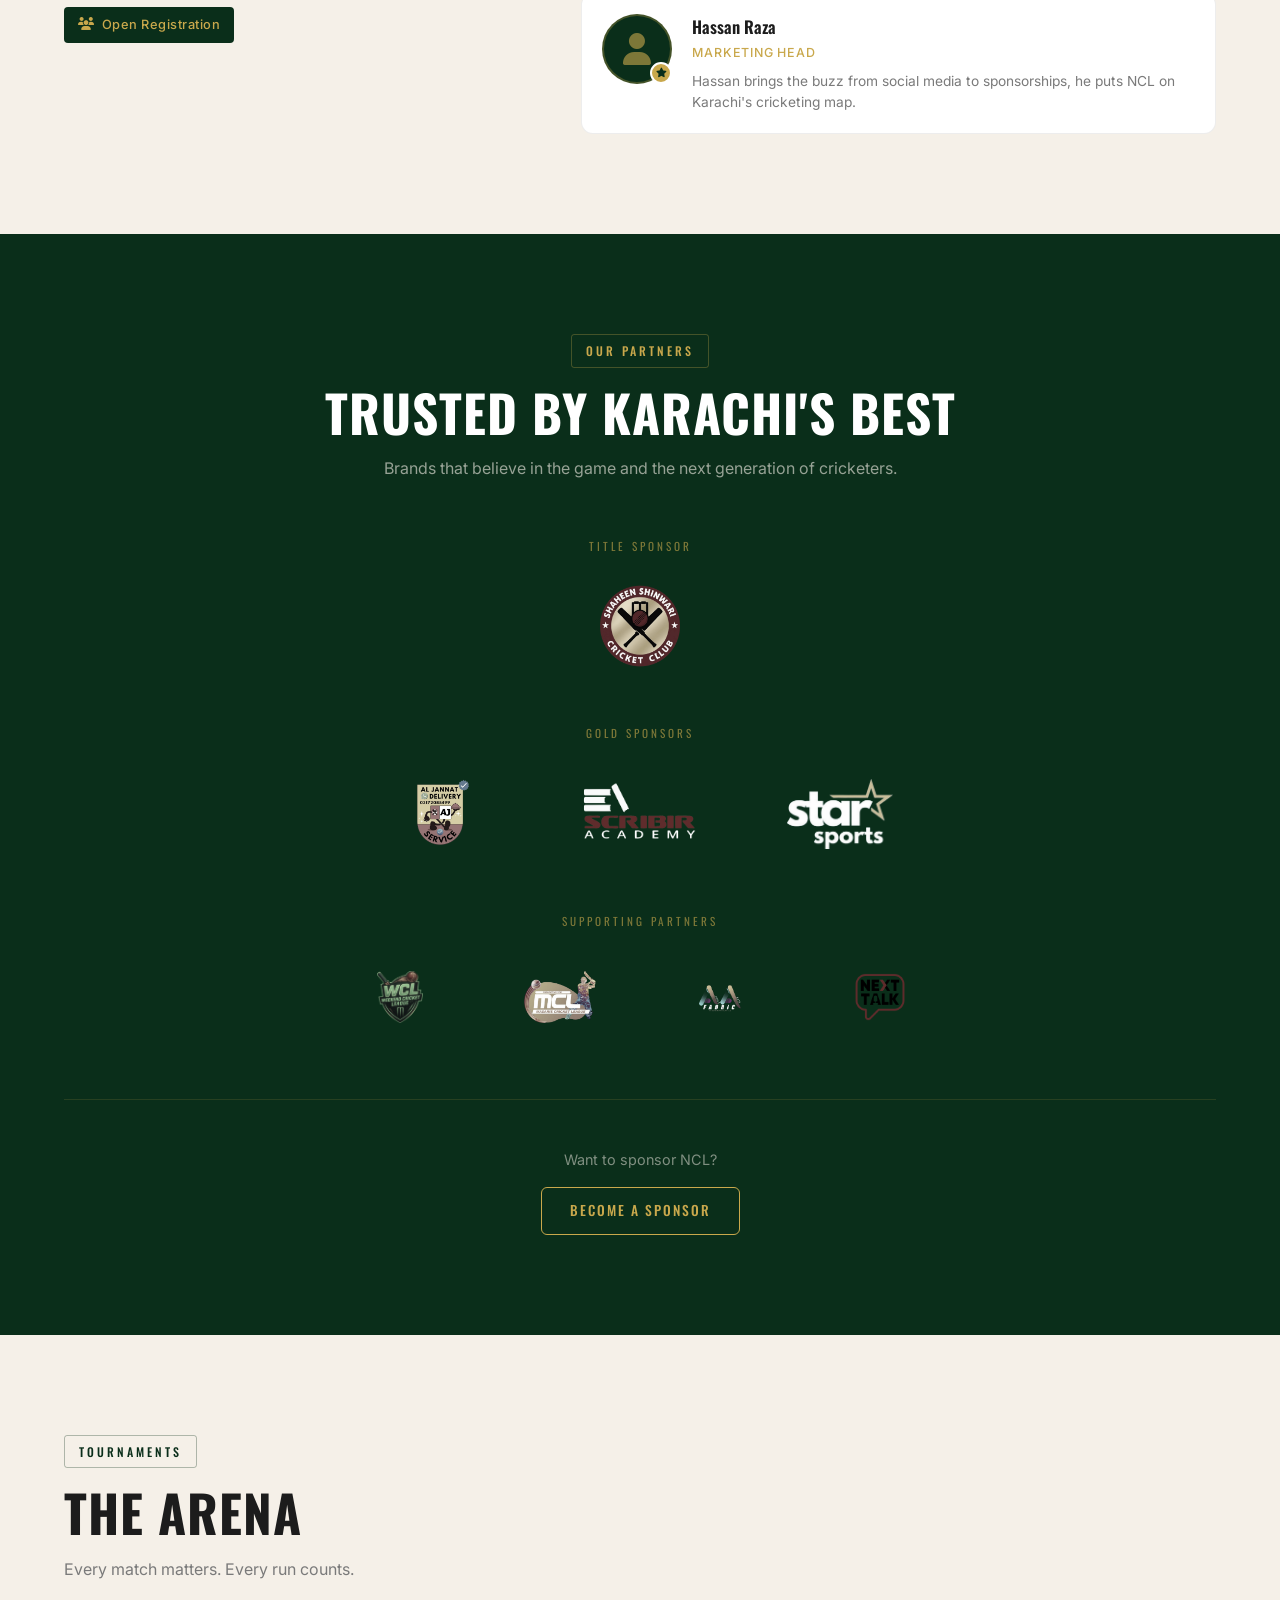
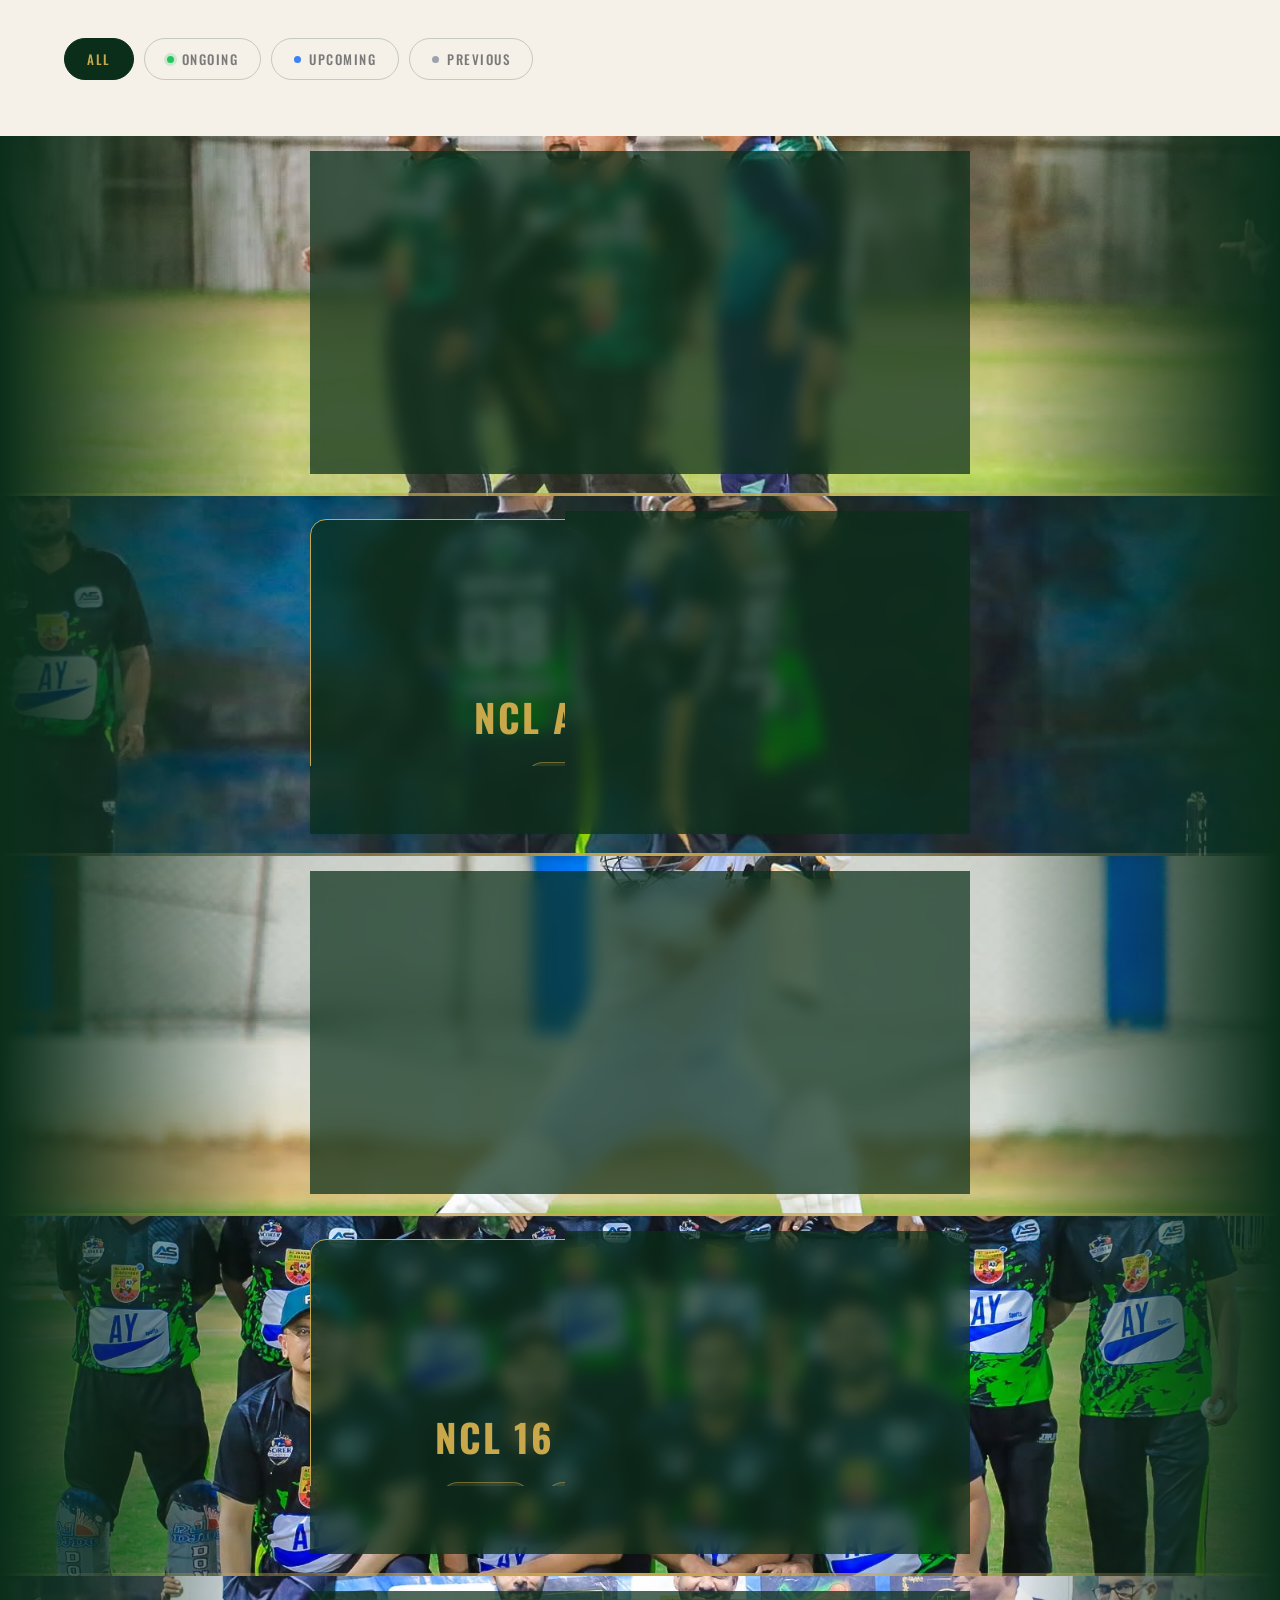
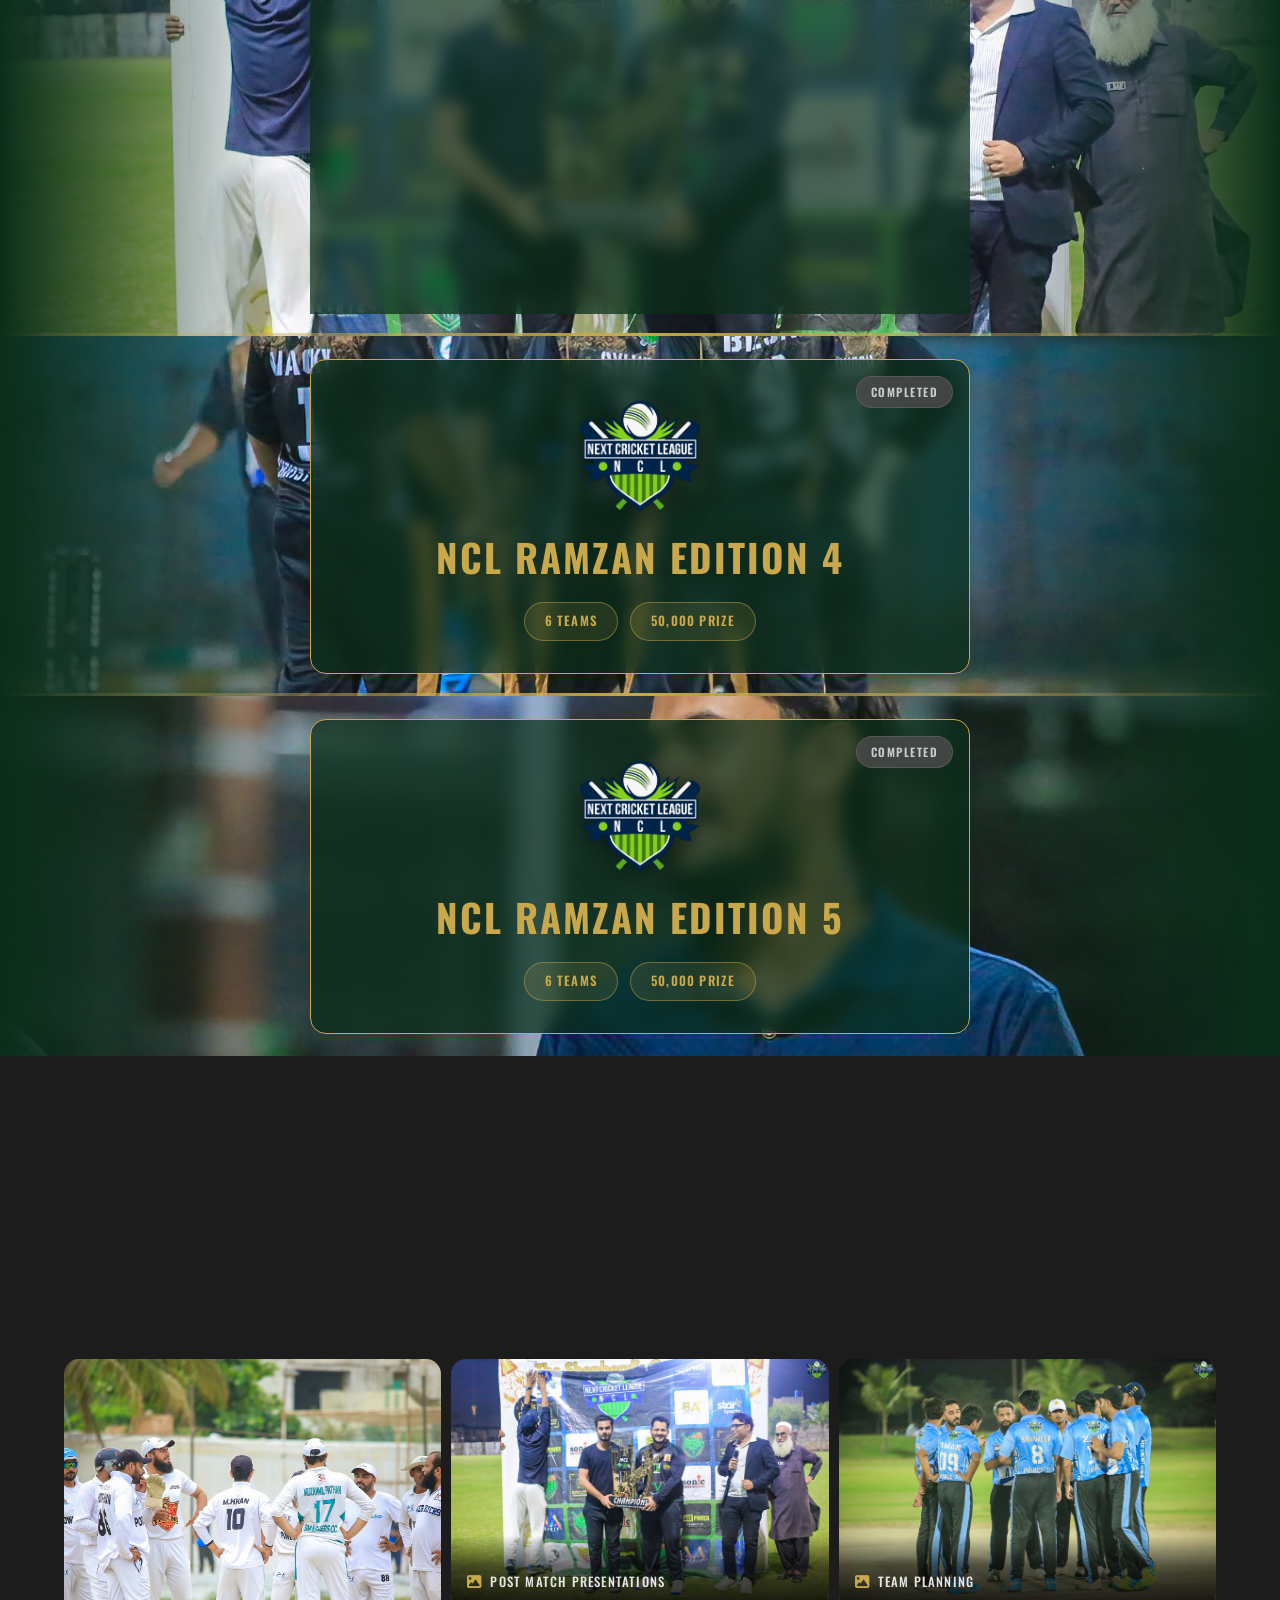
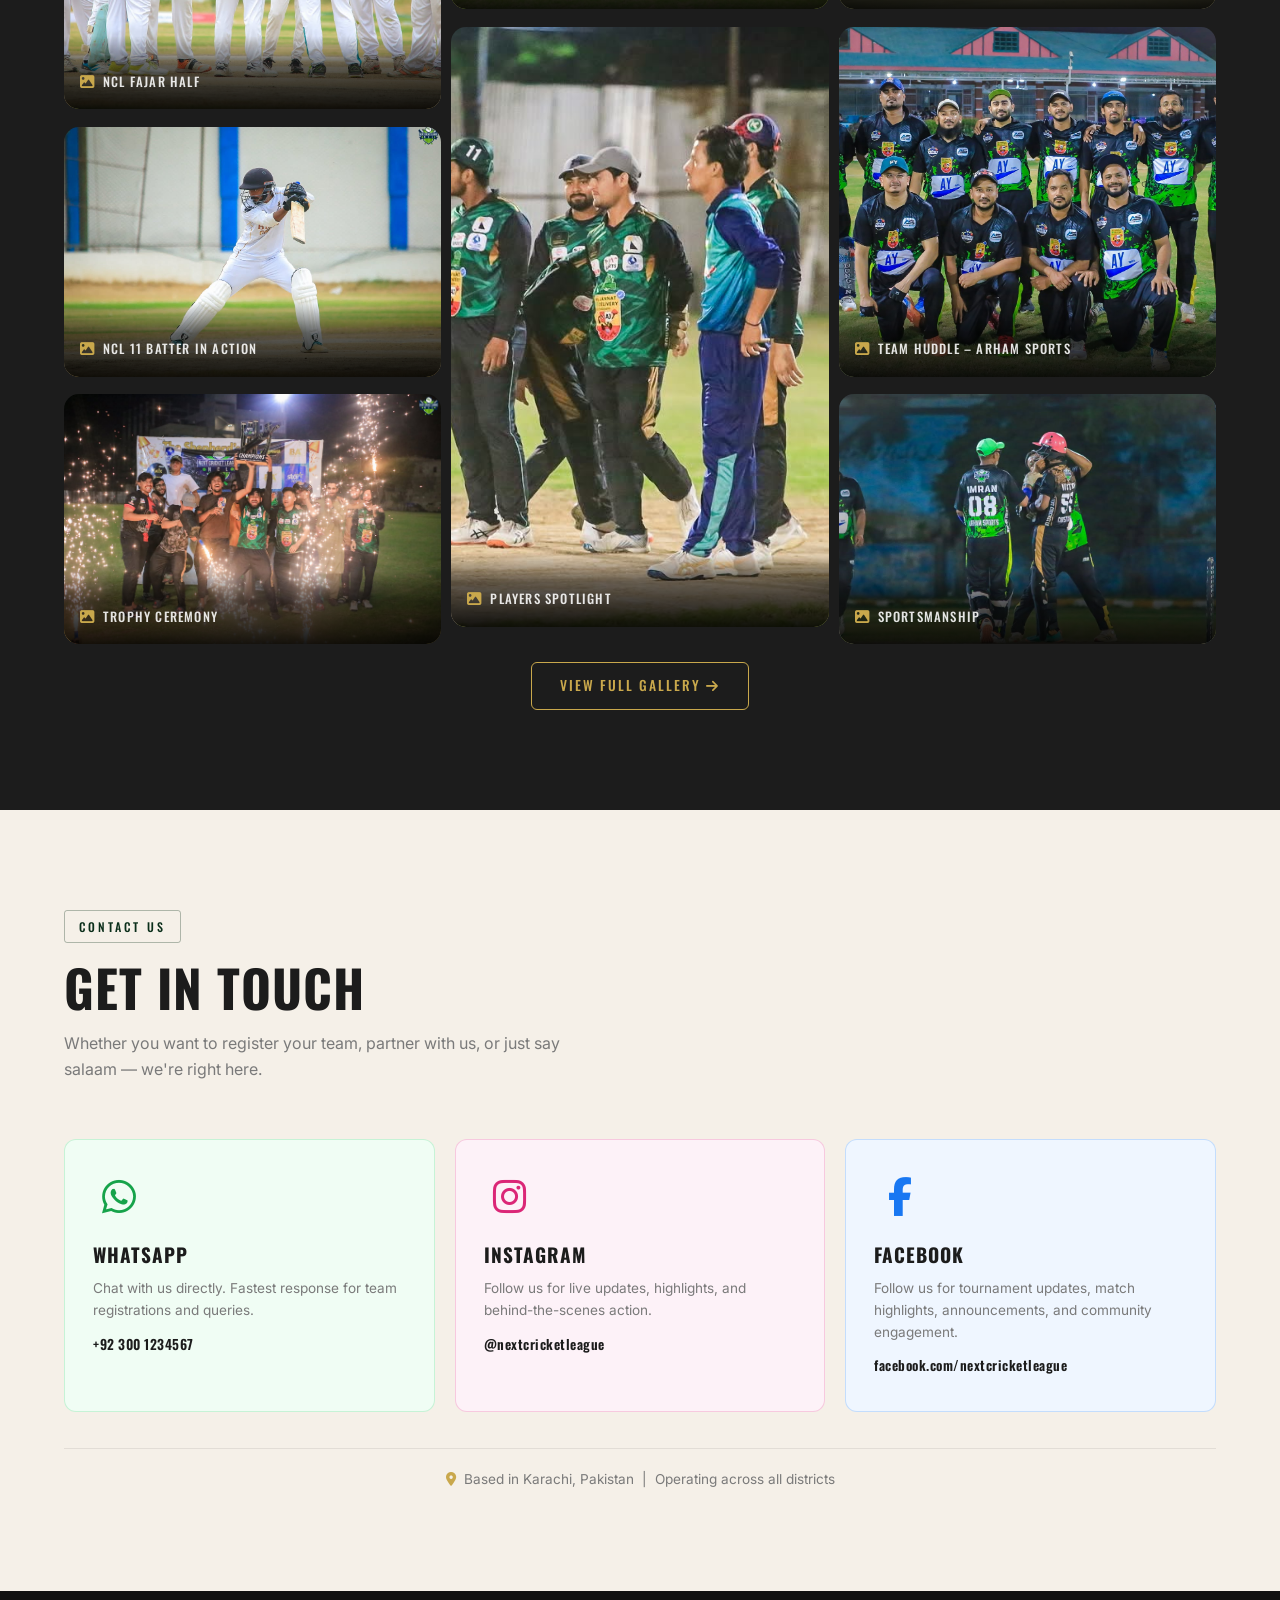
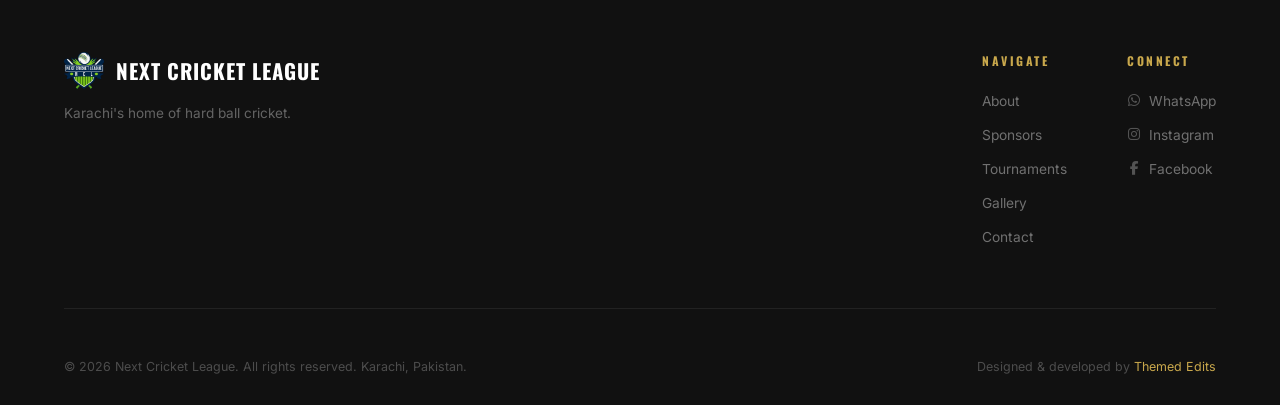
==== commit 4b94ddf6: "sa" ====
--- a/index.html
+++ b/index.html
@@ -605,7 +605,7 @@
       <div class="footer-top">
         <div class="footer-brand">
           <div class="footer-logo">
-            <img src="/NCL logo.png" alt="Next Cricket League" class="footer-logo-img" />
+            <img src="/NCl logo.png" alt="Next Cricket League" class="footer-logo-img" />
             <span>Next Cricket League</span>
           </div>
           <p>Karachi's home of hard ball cricket.</p>
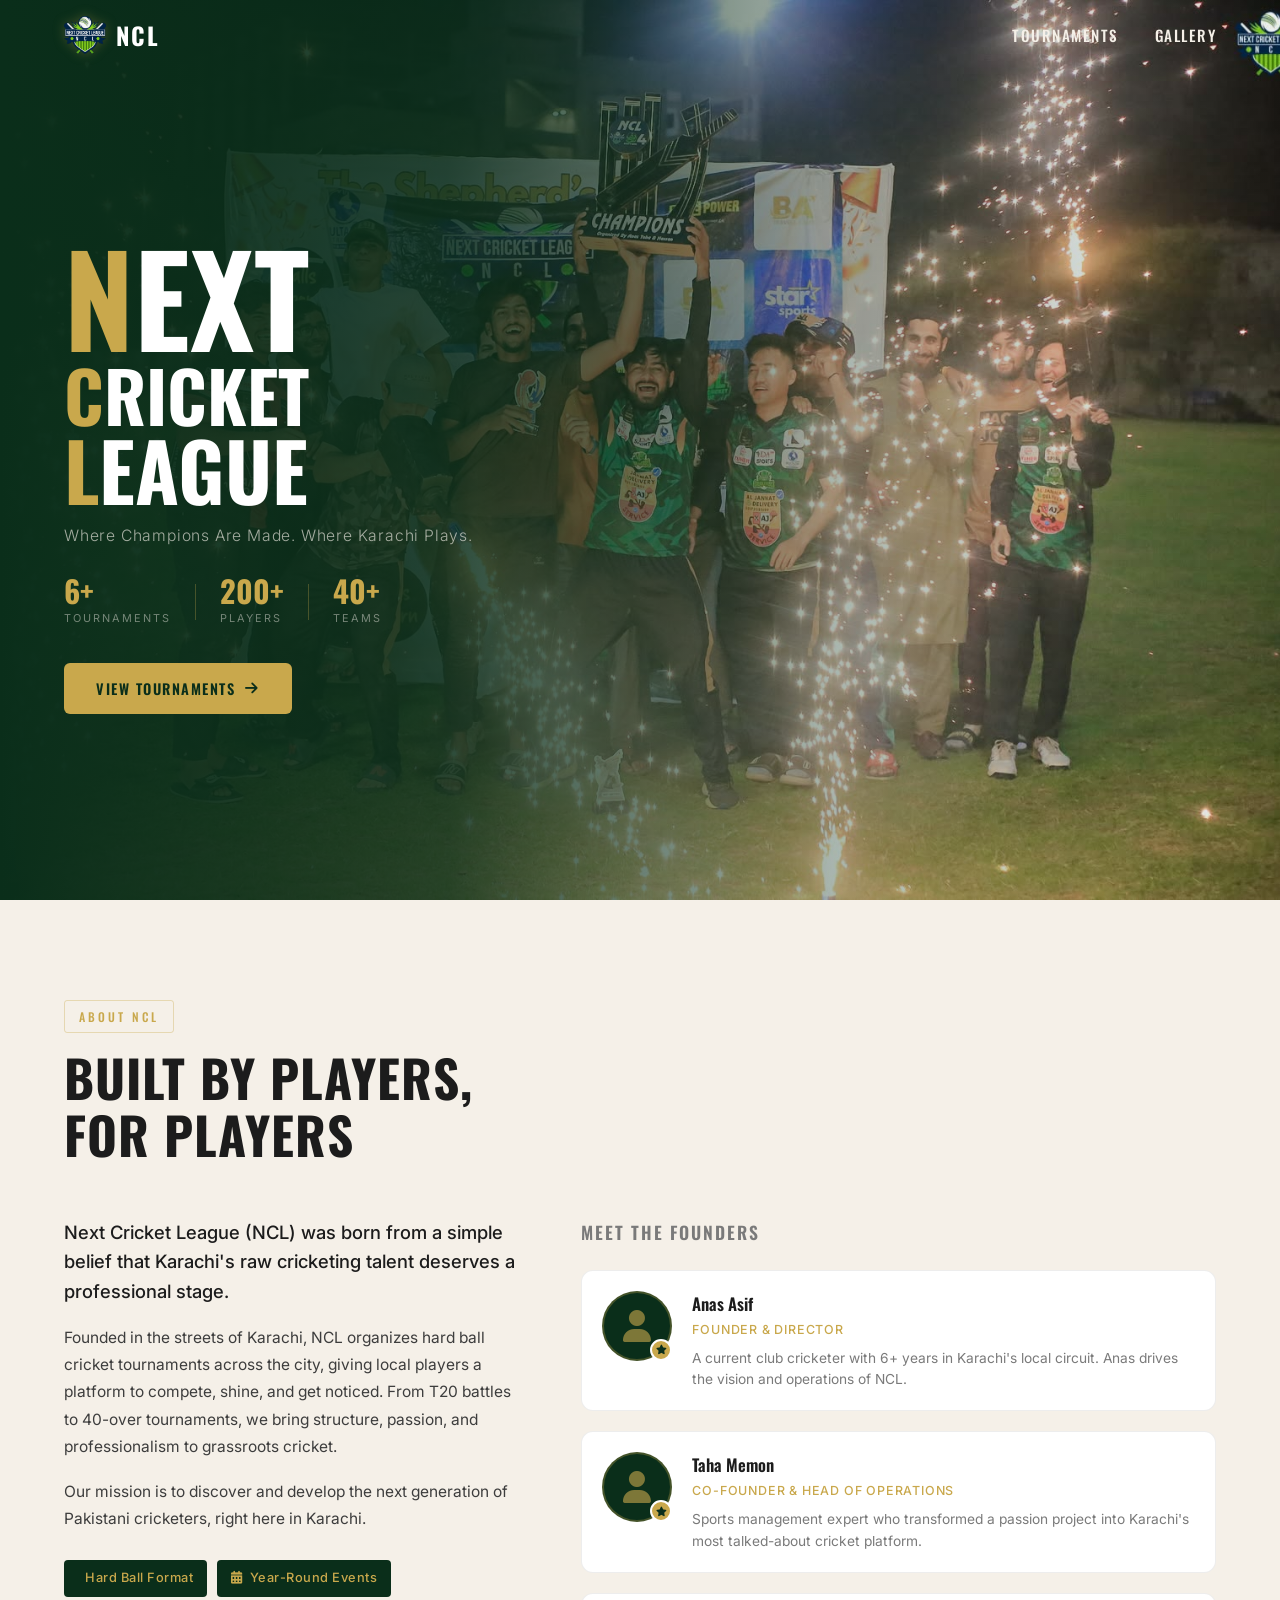
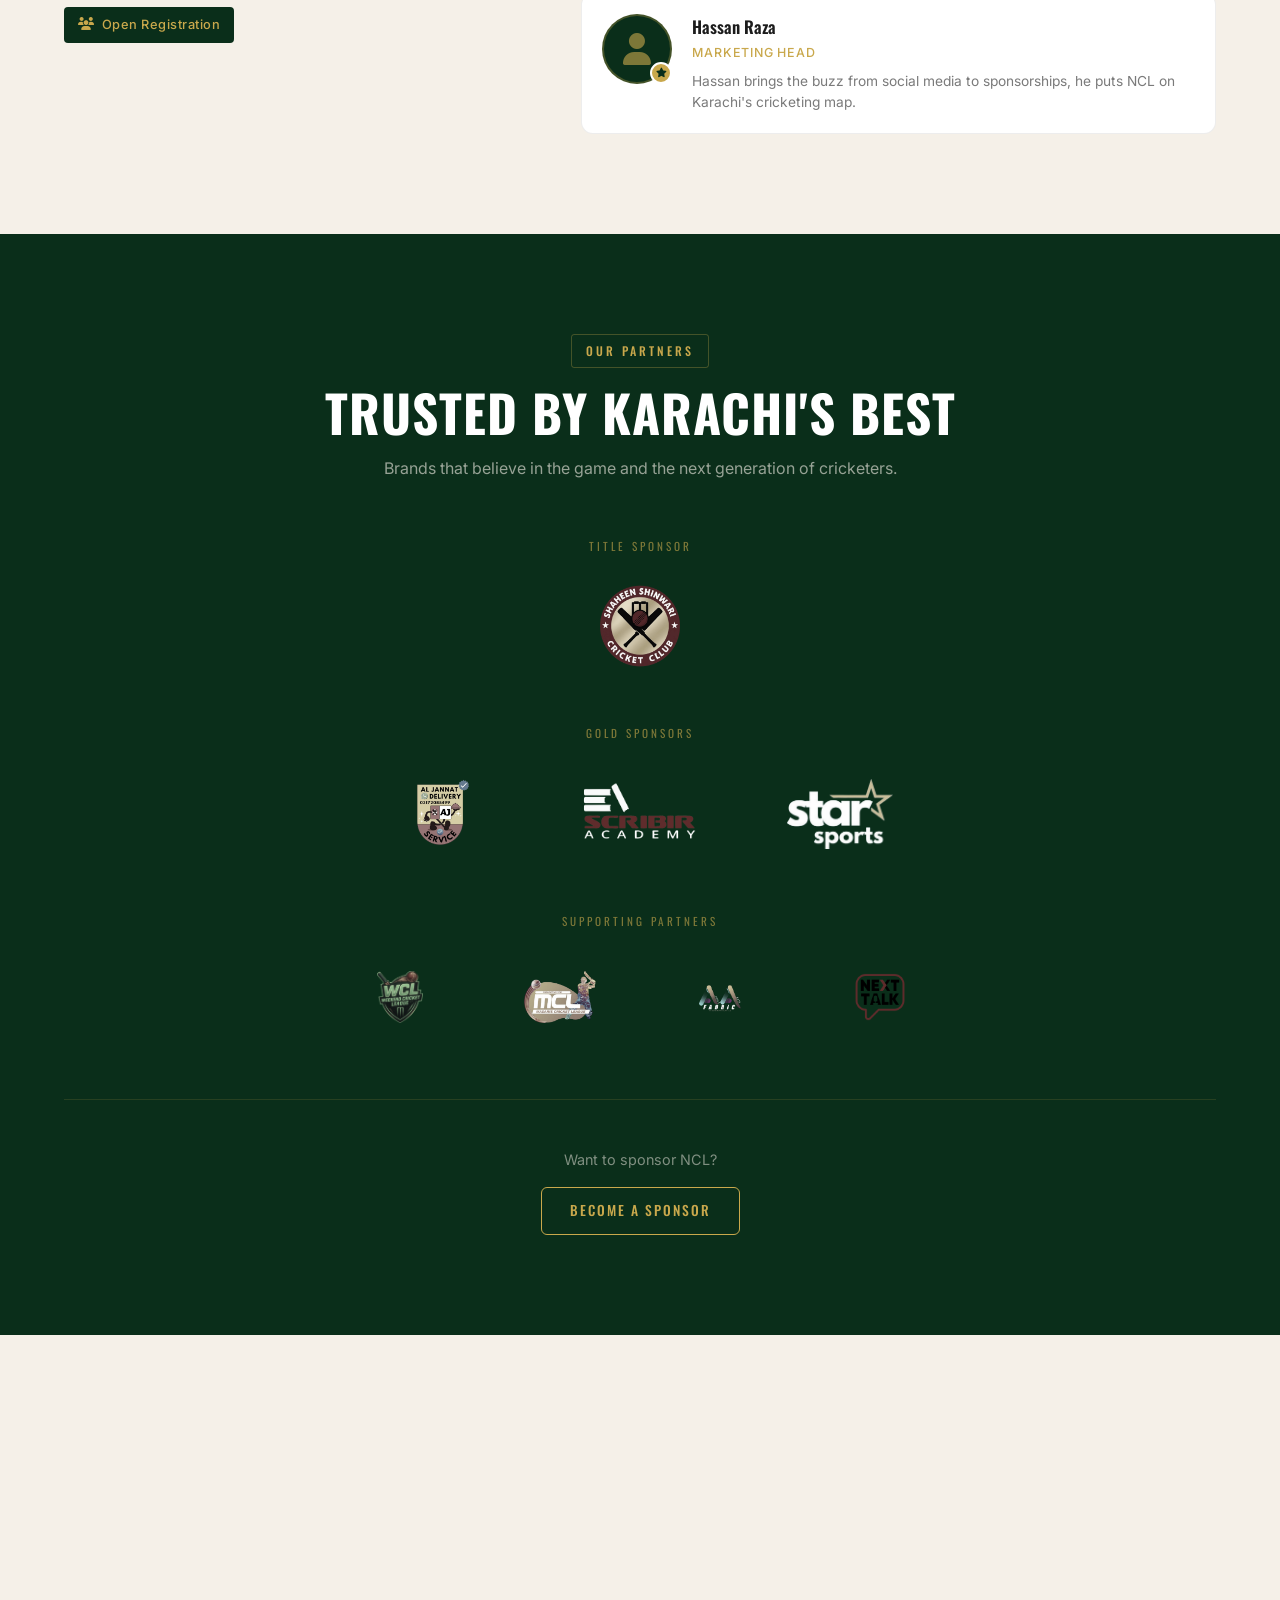
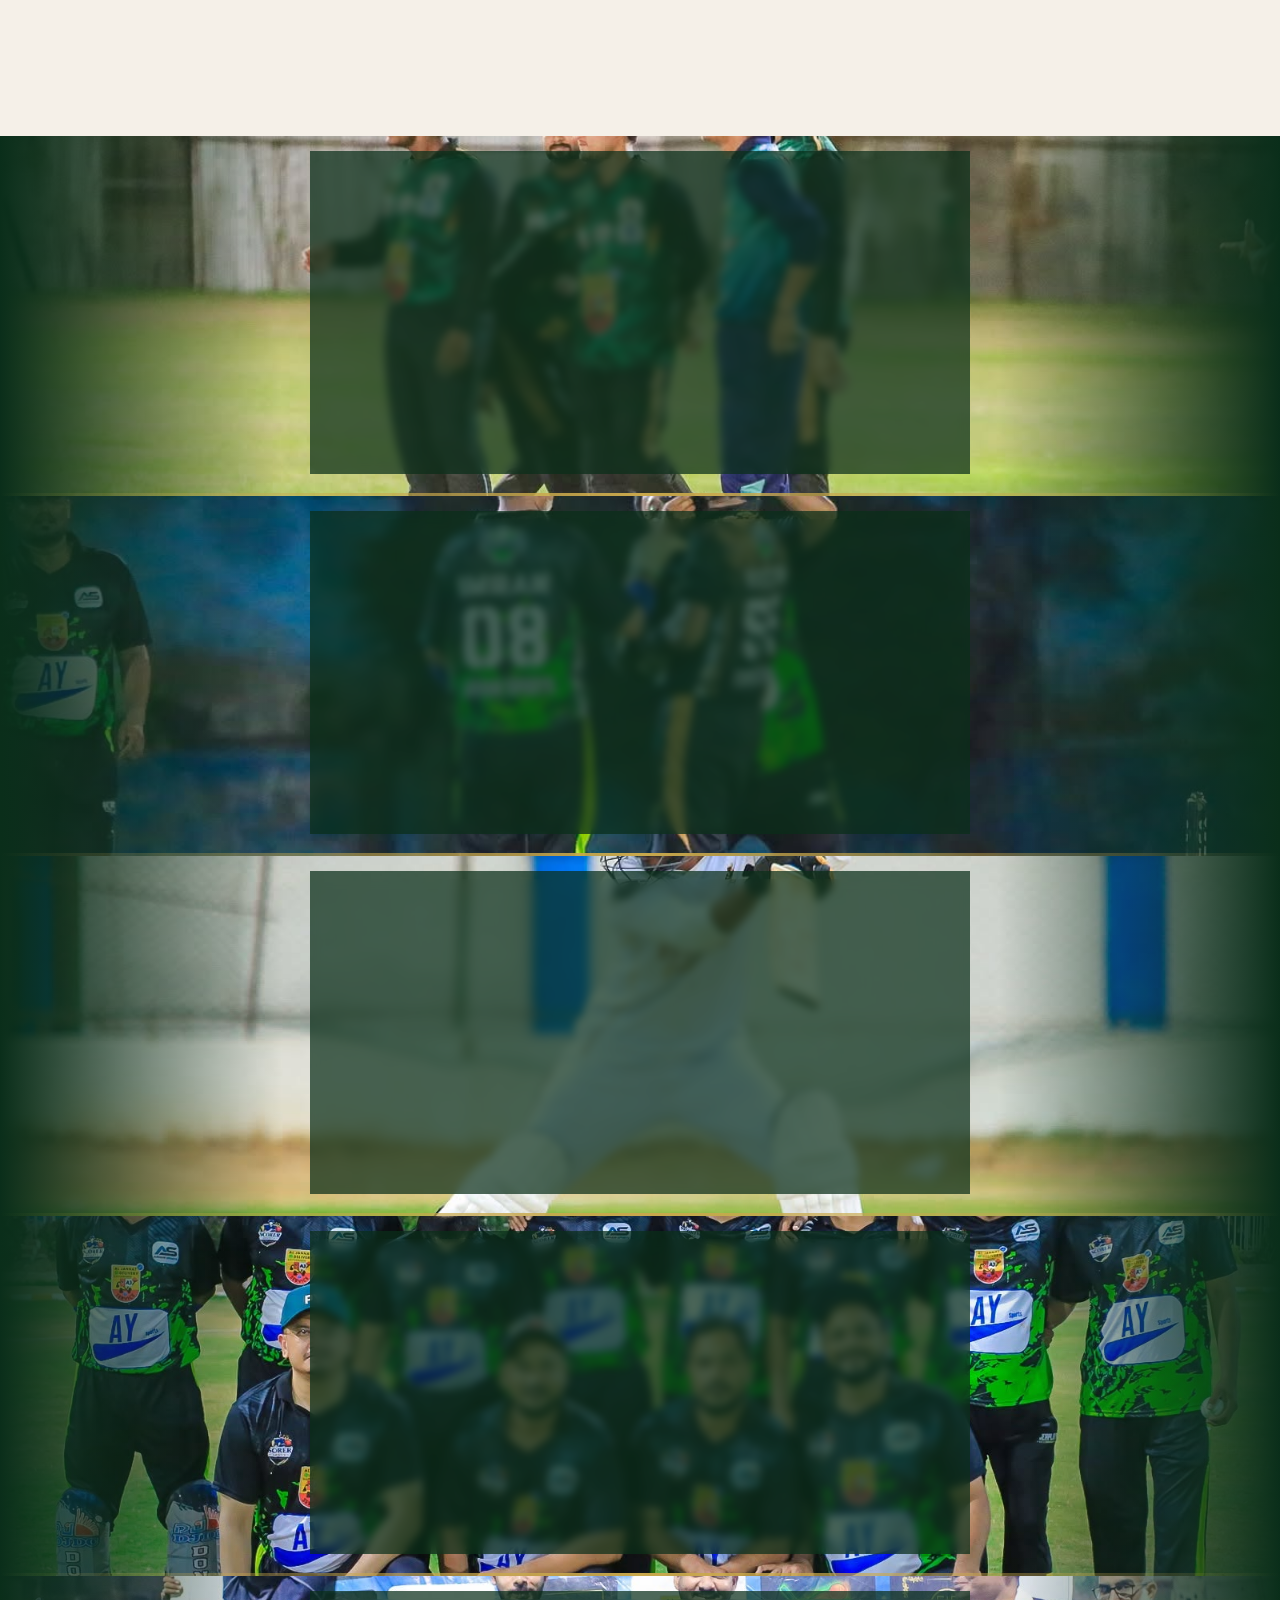
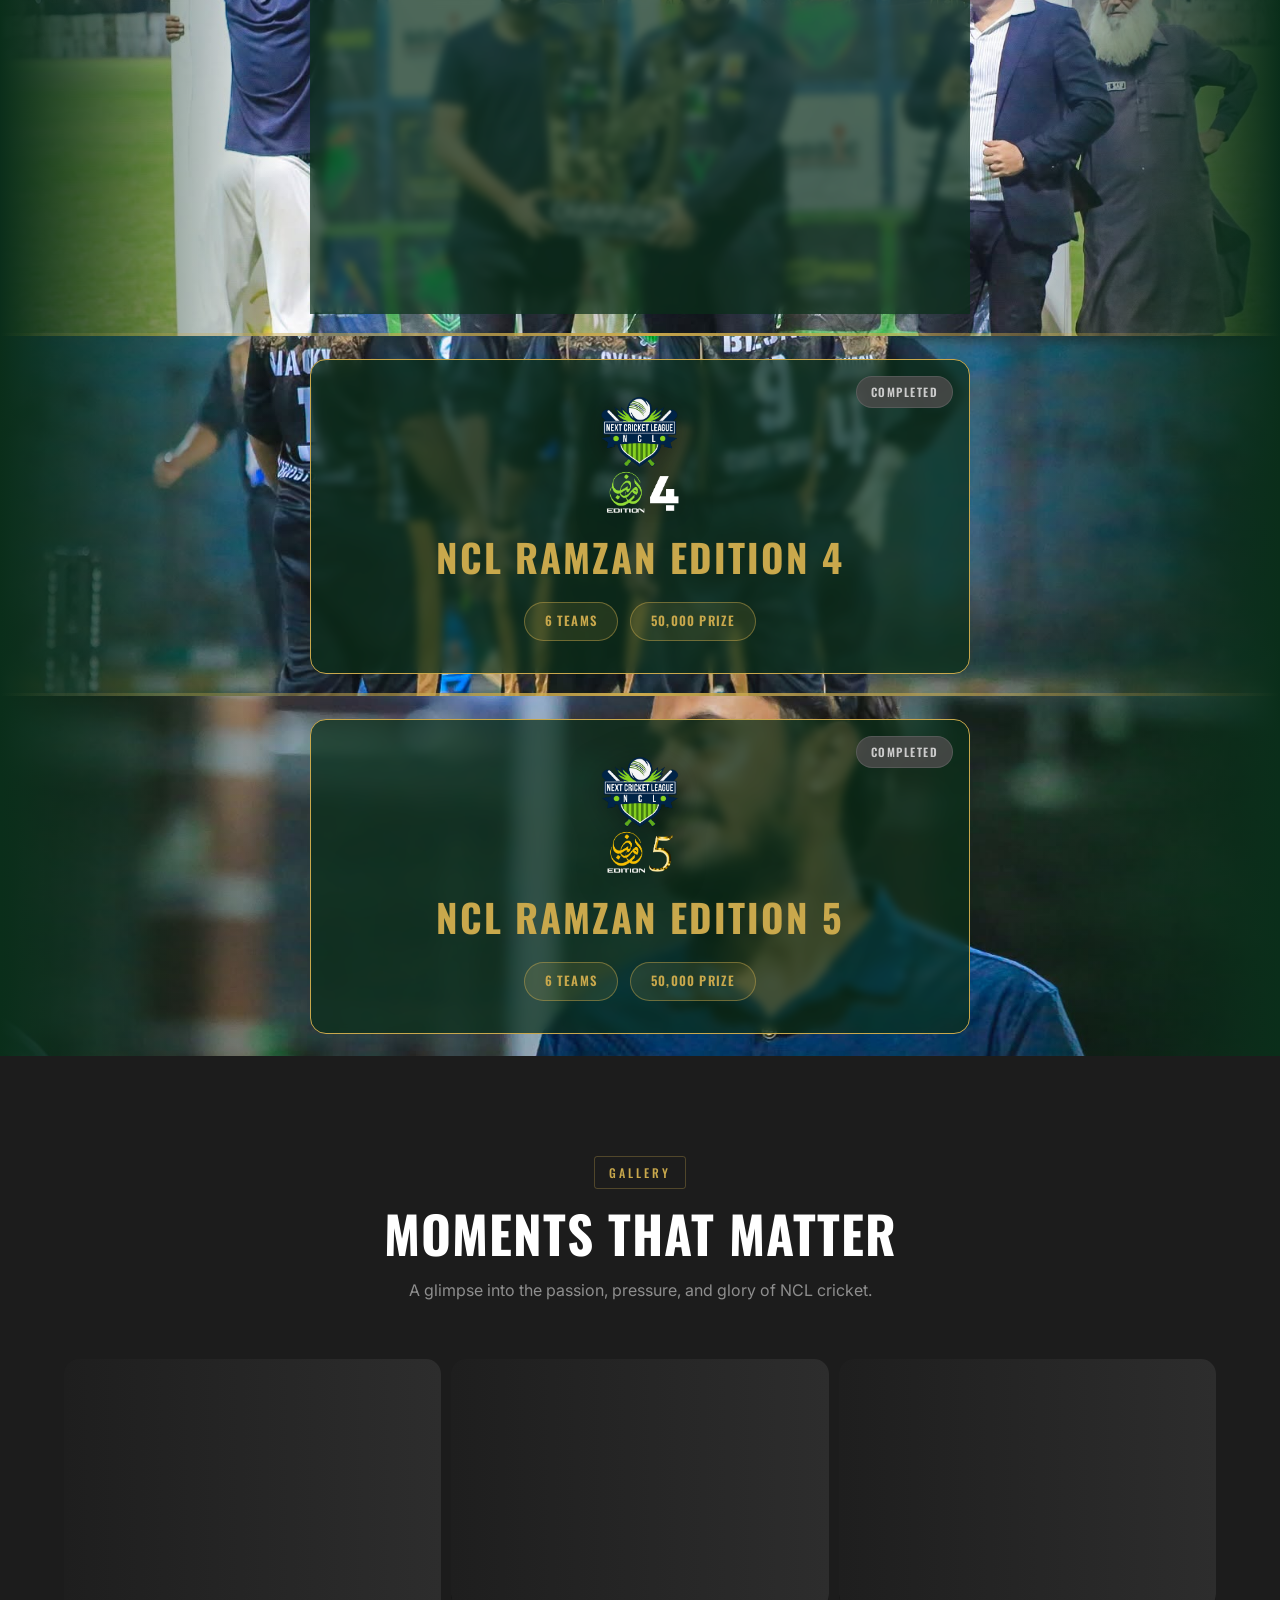
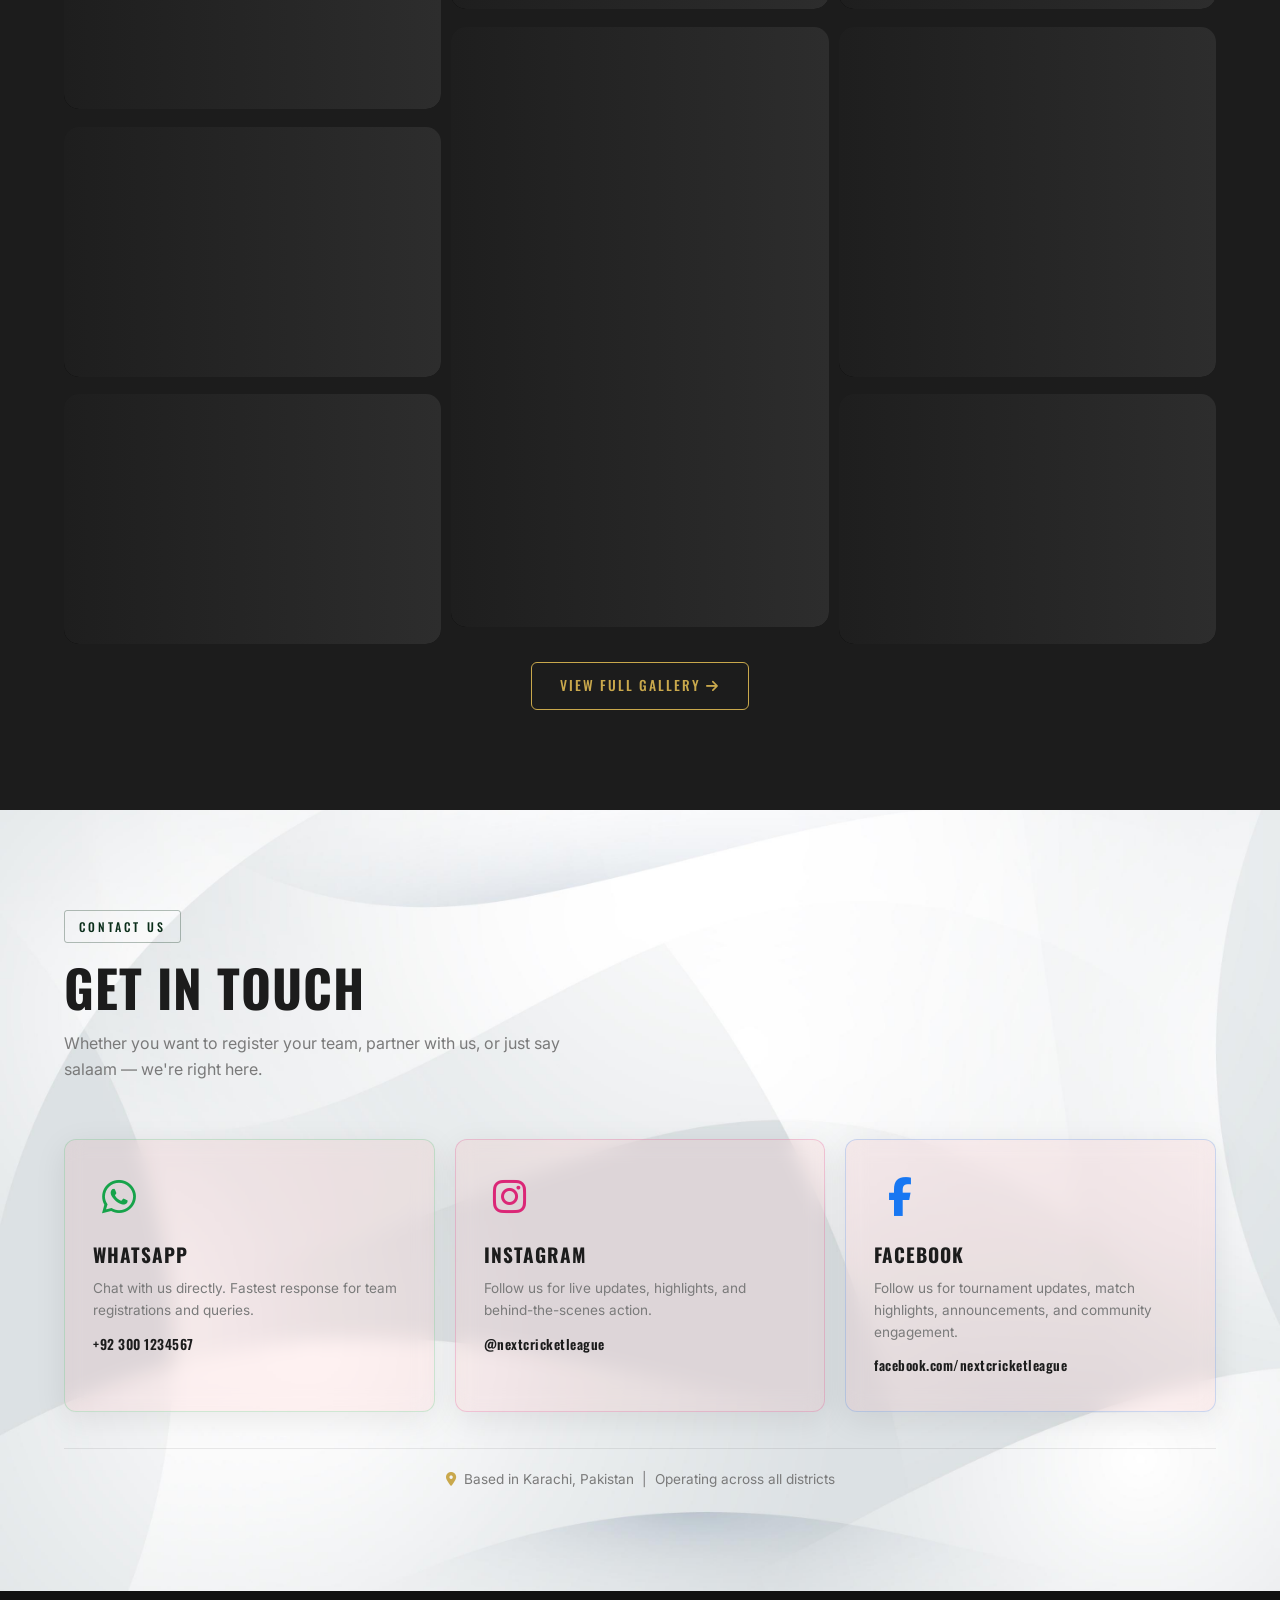
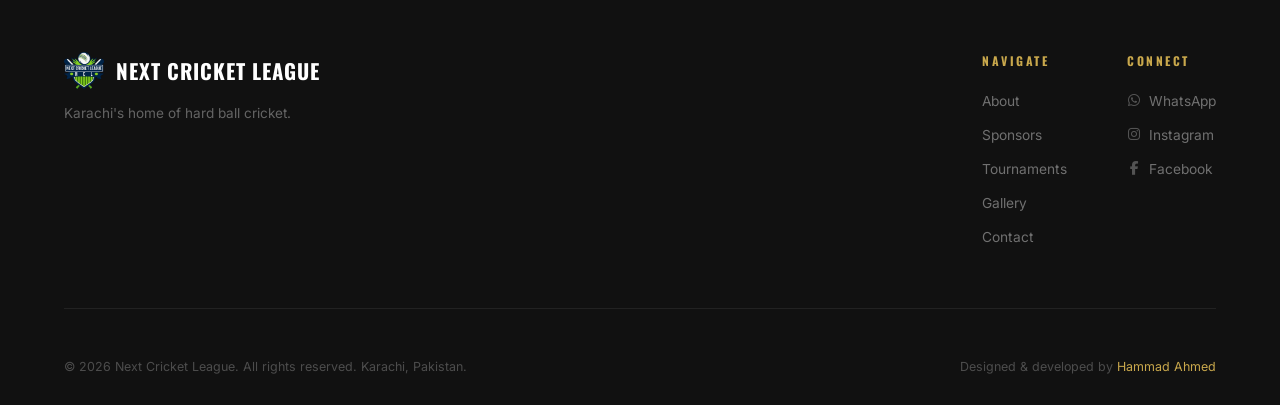
==== commit 2b0766a7: "done kra" ====
--- a/index.html
+++ b/index.html
@@ -295,7 +295,7 @@
       <div class="t-panel">
         <span class="t-status t-status--ongoing"><i class="fa-solid fa-circle fa-2xs"></i> Live Now</span>
         <div class="t-panel-logo">
-          <img src="/NCl logo.png" alt="">
+          <img src="/img/exp.png" alt="">
         </div>
         <h3 class="t-name">NCL EXPRESS EDITION</h3>
         <div class="t-tags">
@@ -317,7 +317,7 @@
       <div class="t-panel">
         <span class="t-status t-status--ongoing"><i class="fa-solid fa-circle fa-2xs"></i> Live Now</span>
         <div class="t-panel-logo">
-          <img src="/NCl logo.png" alt="">
+          <img src="/img/aku-5.png" alt="">
         </div>
         <h3 class="t-name">NCL AKU SEASON 5</h3>
         <div class="t-tags">
@@ -339,7 +339,7 @@
       <div class="t-panel">
         <span class="t-status t-status--ongoing"><i class="fa-solid fa-circle fa-2xs"></i> Live Now</span>
         <div class="t-panel-logo">
-          <img src="/NCl logo.png" alt="">
+          <img src="/img/11.png" alt="">
         </div>
         <h3 class="t-name">NCL SEASON 11</h3>
         <div class="t-tags">
@@ -361,7 +361,7 @@
       <div class="t-panel">
         <span class="t-status t-status--upcoming">Upcoming</span>
         <div class="t-panel-logo">
-          <img src="/NCl logo.png" alt="">
+          <img src="/img/16.png" alt="">
         </div>
         <h3 class="t-name">NCL 16 AUCTION BASED</h3>
         <div class="t-tags">
@@ -384,7 +384,7 @@
       <div class="t-panel">
         <span class="t-status t-status--upcoming">Upcoming</span>
         <div class="t-panel-logo">
-          <img src="/NCl logo.png" alt="">
+          <img src="/img/15-ne.png" alt="">
         </div>
         <h3 class="t-name">NCL 15 NIGHT EDITION</h3>
         <div class="t-tags">
@@ -406,7 +406,7 @@
       <div class="t-panel">
         <span class="t-status t-status--previous">Completed</span>
         <div class="t-panel-logo">
-          <img src="/NCl logo.png" alt="">
+          <img src="/img/re-4.png" alt="">
         </div>
         <h3 class="t-name">NCL RAMZAN EDITION 4</h3>
         <div class="t-tags">
@@ -428,7 +428,7 @@
       <div class="t-panel">
         <span class="t-status t-status--previous">Completed</span>
         <div class="t-panel-logo">
-          <img src="/NCl logo.png" alt="">
+          <img src="/img/re-5.png" alt="">
         </div>
         <h3 class="t-name">NCL RAMZAN EDITION 5</h3>
         <div class="t-tags">
@@ -561,7 +561,7 @@
           <div class="contact-arrow"><i class="fa-solid fa-arrow-right"></i></div>
         </a>
 
-        <a href="https://instagram.com/nextcricketleague" target="_blank" rel="noopener noreferrer"
+        <a href="https://instagram.com/nextcricketleaguencl" target="_blank" rel="noopener noreferrer"
           class="contact-card contact-card--instagram">
           <div class="contact-icon">
             <i class="fa-brands fa-instagram"></i>
@@ -622,7 +622,7 @@
           <div class="footer-col">
             <h4>Connect</h4>
             <a href="https://wa.me/923001234567" target="_blank"><i class="fa-brands fa-whatsapp"></i> WhatsApp</a>
-            <a href="https://instagram.com/nextcricketleague" target="_blank"><i class="fa-brands fa-instagram"></i>
+            <a href="https://instagram.com/nextcricketleaguencl" target="_blank"><i class="fa-brands fa-instagram"></i>
               Instagram</a>
             <a href="https://www.facebook.com/profile.php?id=61557299612535" target="_blank">
               <i class="fa-brands fa-facebook-f"></i> Facebook
@@ -633,7 +633,7 @@
       <div class="footer-bottom">
         <p>© 2026 Next Cricket League. All rights reserved. Karachi, Pakistan.</p>
         <p>Designed & developed by <a href="https://themededits.vercel.app" target="_blank" style="color: var(--gold);">
-            Themed Edits</a></p>
+            Hammad Ahmed</a></p>
       </div>
     </div>
   </footer>
--- a/css/style.css
+++ b/css/style.css
@@ -81,15 +81,15 @@
   padding: 0;
   background: transparent;
   transform: translateY(0);
-  transition: transform 0.4s cubic-bezier(0.4, 0, 0.2, 1),
-    background 0.4s ease,
-    backdrop-filter 0.4s ease,
-    box-shadow 0.4s ease;
+  transition: transform 1s cubic-bezier(0.4, 0, 0.2, 1),
+    background 1s ease,
+    backdrop-filter 1s ease,
+    box-shadow 1s ease;
 }
 
 /* Solid bg — applied once user has scrolled past hero */
 .navbar.scrolled {
-  background: rgba(10, 46, 26, 0.97);
+  background: rgba(10, 46, 26, 0.77);
   backdrop-filter: blur(12px);
   box-shadow: 0 2px 20px rgba(0, 0, 0, 0.3);
 }
@@ -938,7 +938,7 @@
 .t-card {
   position: relative;
   width: 100%;
-   height: 360px;
+  height: 360px;
   min-height: unset;
   display: flex;
   align-items: center;
@@ -955,12 +955,10 @@
   bottom: -3px;
   height: 6px;
 
-  background: linear-gradient(
-    to right,
-    transparent,
-    var(--gold),
-    transparent
-  );
+  background: linear-gradient(to right,
+      transparent,
+      var(--gold),
+      transparent);
 
   z-index: 10;
 }
@@ -1013,8 +1011,8 @@
   align-items: center;
   text-align: center;
   background: rgba(10, 46, 26, 0.72);
-  backdrop-filter: blur(8px);
-  -webkit-backdrop-filter: blur(1px);
+  backdrop-filter: blur(4px);
+  -webkit-backdrop-filter: blur(4px);
   border: 1px solid rgb(201, 168, 76);
   border-radius: 16px;
   padding: 36px 48px 32px;
@@ -1217,7 +1215,6 @@
   height: 250px;
 }
 
-/* The wrapper — clips the image and overlay */
 /* The wrapper — clips everything */
 .gallery-placeholder {
   width: 100%;
@@ -1232,9 +1229,11 @@
 .gallery-img {
   width: 100%;
   height: 100%;
+  opacity: 0;
   object-fit: cover;
   display: block;
-  transition: transform 0.95s cubic-bezier(0.4, 0, 0.2, 1);
+  transition: opacity 0.8s ease,
+    transform 0.95s cubic-bezier(0.4, 0, 0.2, 1);
 }
 
 .gallery-placeholder:hover .gallery-img {
@@ -1262,6 +1261,43 @@
   transition: transform 0.95s cubic-bezier(0.4, 0, 0.2, 1);
 }
 
+
+/* Skeleton layer */
+.gallery-placeholder::before {
+  content: "";
+  position: absolute;
+  inset: 0;
+  z-index: 3;
+  background: linear-gradient(90deg,
+      #1e1e1e 0%,
+      #2d2d2d 50%,
+      #1e1e1e 100%);
+  background-size: 200% 100%;
+  animation: skeletonShimmer 3s infinite;
+  opacity: 1;
+  transition: opacity 0.8s ease;
+}
+
+/* Loaded state */
+.gallery-placeholder.loaded::before {
+  opacity: 0;
+  pointer-events: none;
+}
+
+.gallery-placeholder.loaded .gallery-img {
+  opacity: 1;
+}
+
+@keyframes skeletonShimmer {
+  0% {
+    background-position: 200% 0;
+  }
+
+  100% {
+    background-position: -200% 0;
+  }
+}
+
 .gp-overlay i {
   font-size: 0.9rem;
   color: var(--gold);
@@ -1291,7 +1327,8 @@
 ════════════════════════════════════════ */
 .contact {
   padding: 100px 0;
-  background: var(--cream);
+  background:
+    url("../img/contact-bg.png") center/cover no-repeat;
 }
 
 .contact-grid {
@@ -1308,7 +1345,12 @@
   gap: 16px;
   padding: 32px 28px;
   border-radius: var(--radius-md);
-  border: 1.5px solid transparent;
+  background: rgba(255, 0, 0, 0.05);
+  backdrop-filter: blur(10px);
+  -webkit-backdrop-filter: blur(10px);
+  border: 1.5px solid rgba(255, 255, 255, 0.25);
+  box-shadow:
+    0 8px 32px rgba(0, 0, 0, 0.08);
   transition: var(--transition);
   position: relative;
   overflow: hidden;
@@ -1338,13 +1380,13 @@
 }
 
 .contact-card--whatsapp {
-  background: #f0fdf4;
+  /* background: #f0fdf4; */
   border-color: rgba(34, 197, 94, 0.2);
 }
 
 .contact-card--whatsapp:hover {
   border-color: #22c55e;
-  box-shadow: 0 8px 32px rgba(34, 197, 94, 0.15);
+  box-shadow: 0 8px 32px rgba(34, 197, 94, 0.4);
 }
 
 .contact-card--whatsapp .contact-icon {
@@ -1352,13 +1394,13 @@
 }
 
 .contact-card--instagram {
-  background: #fdf2f8;
+  /* background: #fdf2f8; */
   border-color: rgba(219, 39, 119, 0.2);
 }
 
 .contact-card--instagram:hover {
   border-color: #db2777;
-  box-shadow: 0 8px 32px rgba(219, 39, 119, 0.15);
+  box-shadow: 0 8px 32px rgba(219, 39, 119, 0.4);
 }
 
 .contact-card--instagram .contact-icon {
@@ -1366,13 +1408,13 @@
 }
 
 .contact-card--facebook {
-  background: #eff6ff;
+  /* background: #eff6ff; */
   border-color: rgba(24, 119, 242, 0.2);
 }
 
 .contact-card--facebook:hover {
   border-color: #1877f2;
-  box-shadow: 0 8px 32px rgba(24, 119, 242, 0.15);
+  box-shadow: 0 8px 32px rgba(24, 119, 242, 0.4);
 }
 
 .contact-card--facebook .contact-icon {
@@ -1596,7 +1638,7 @@
 .reveal {
   opacity: 0;
   transform: translateY(30px);
-  transition: opacity 0.7s ease, transform 0.7s ease;
+  transition: opacity 1s ease, transform 1s ease;
 }
 
 .reveal.visible {
@@ -1642,9 +1684,10 @@
 
 @media (max-width: 680px) {
 
-  .contact-location{
+  .contact-location {
     flex-direction: column;
   }
+
   .nav-links {
     display: none;
   }
